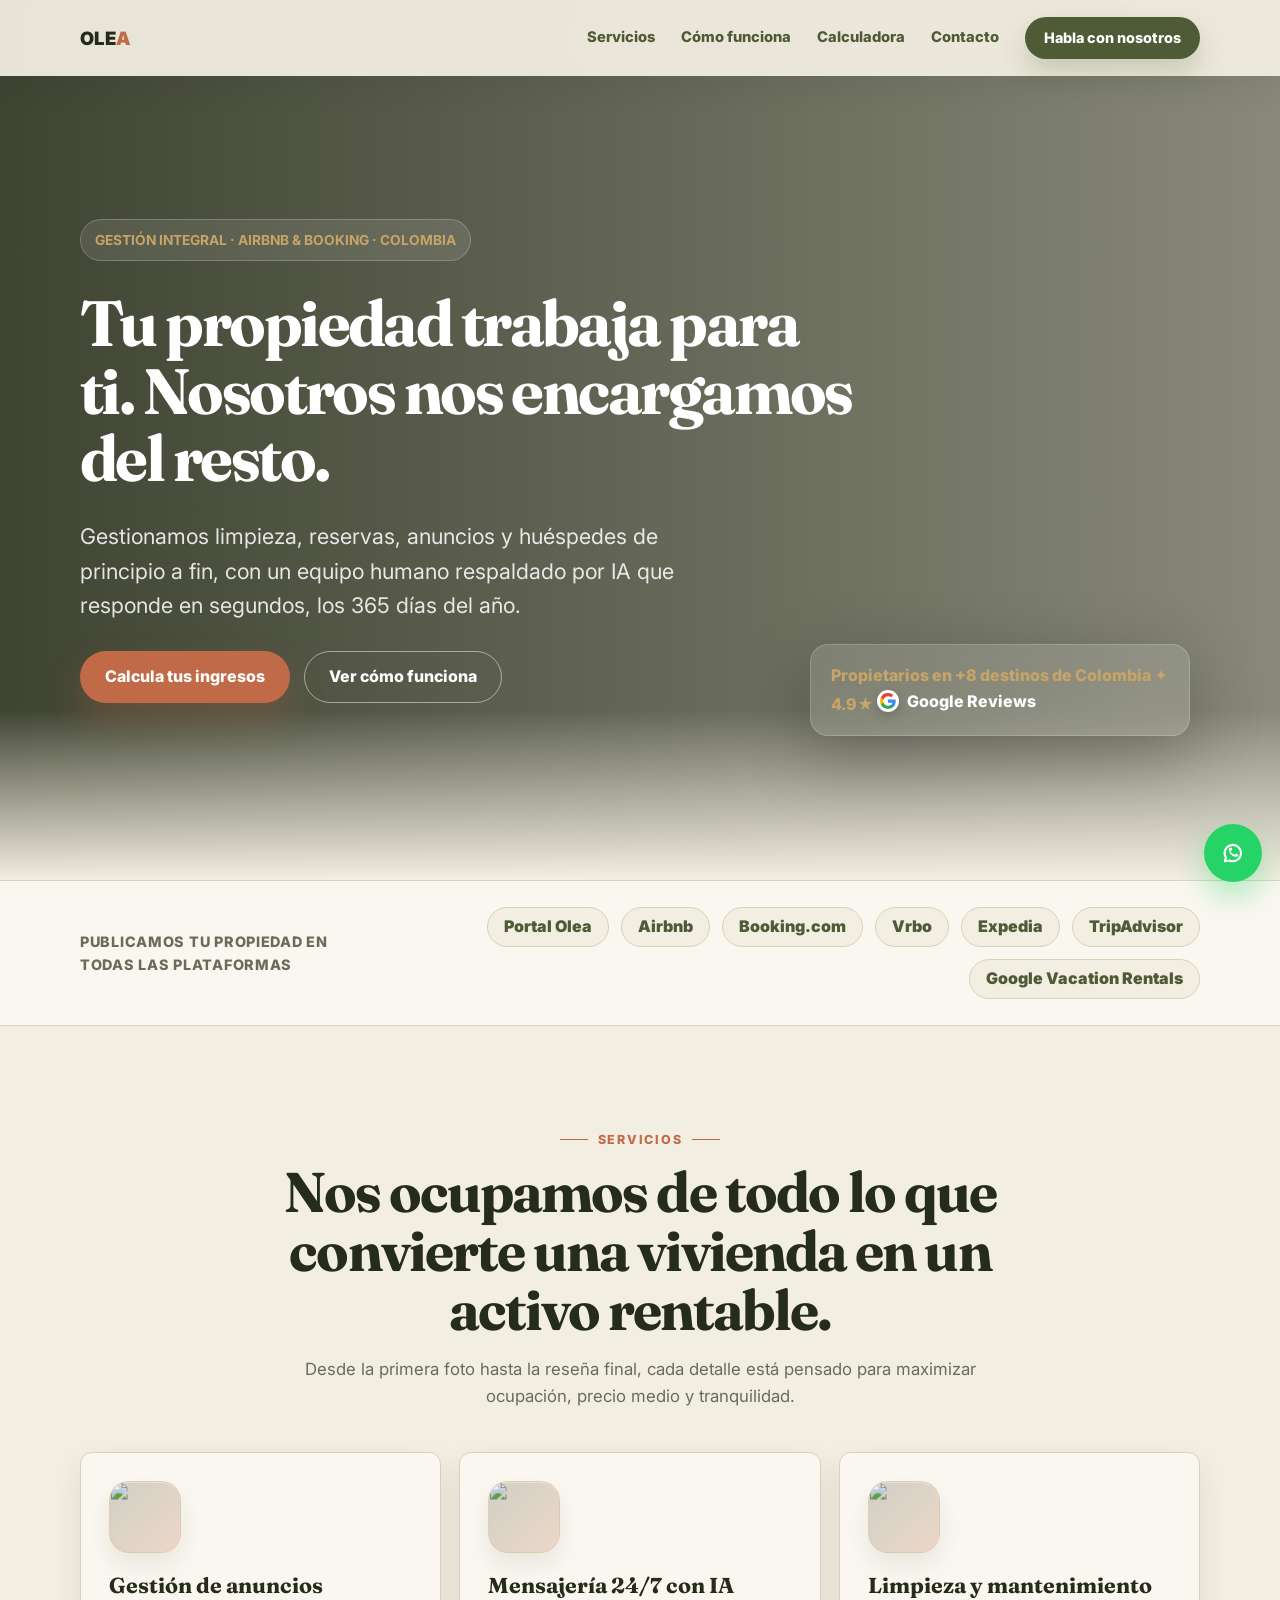
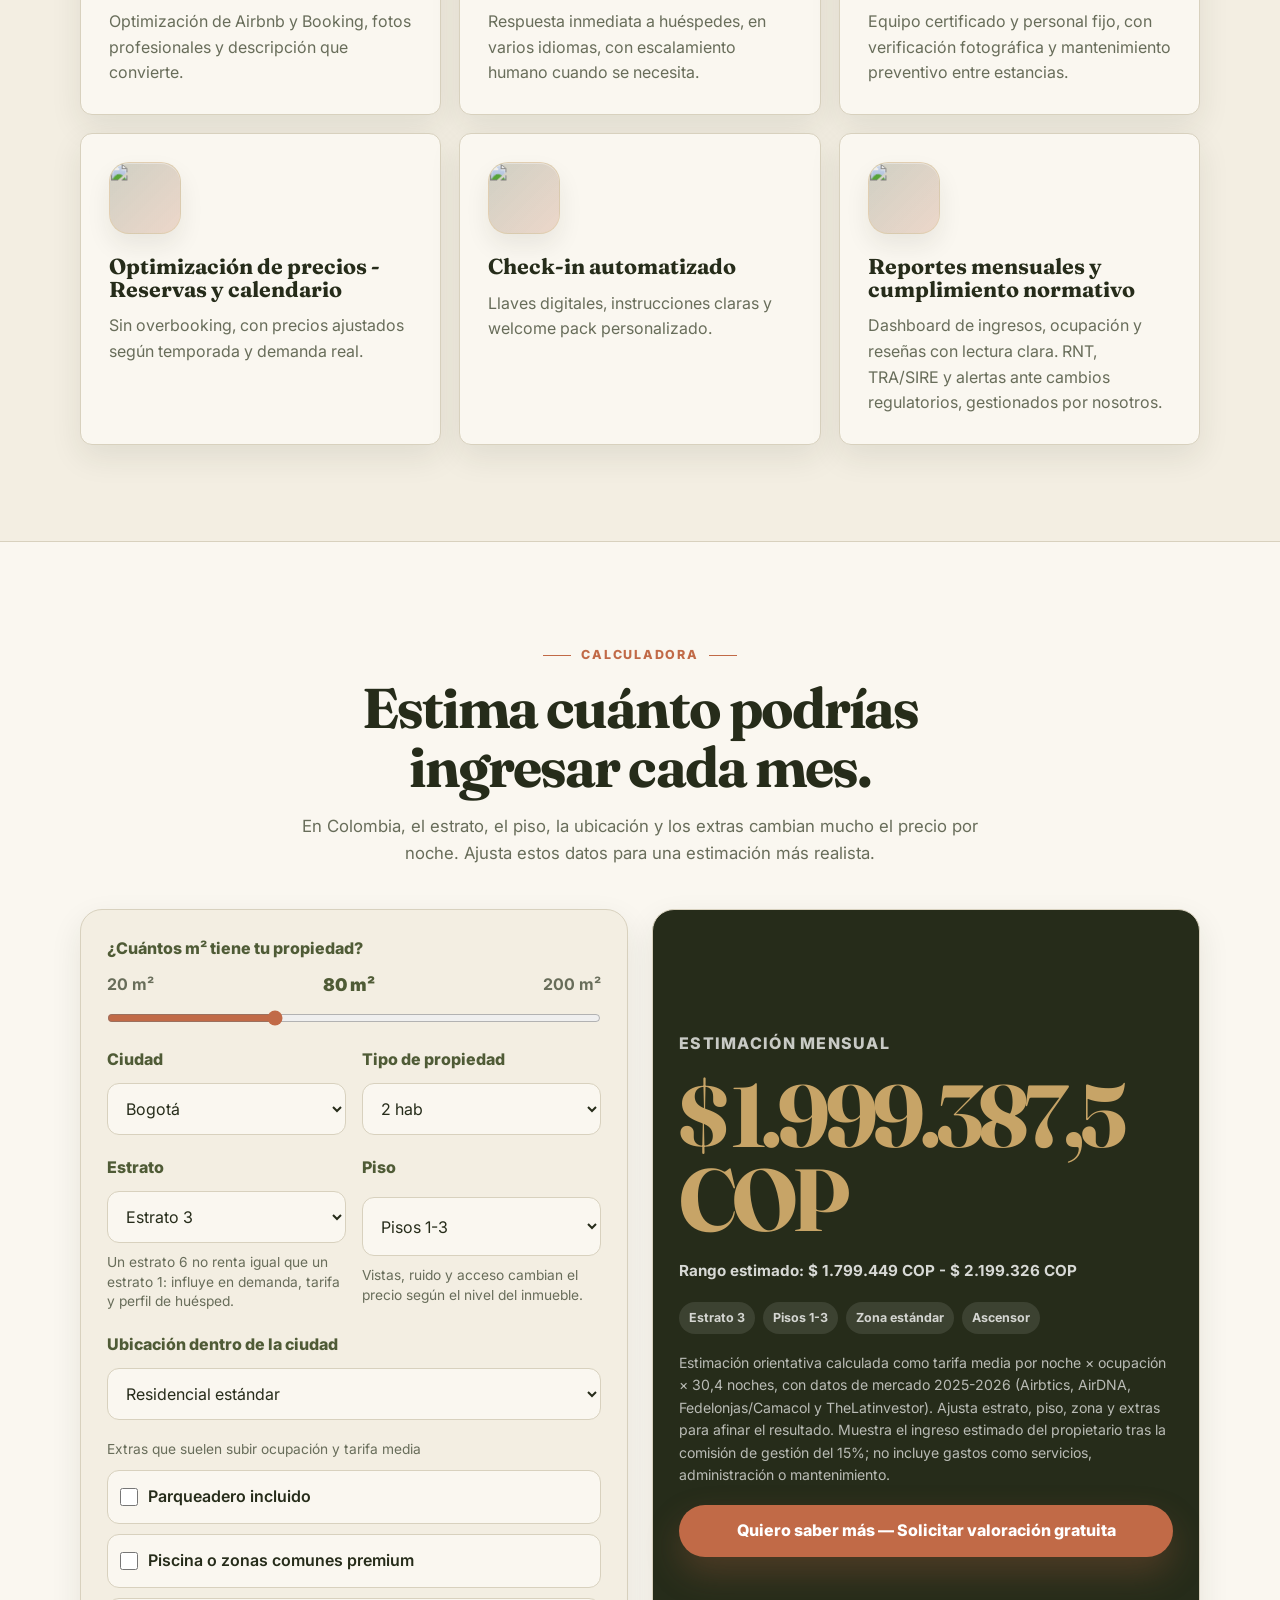
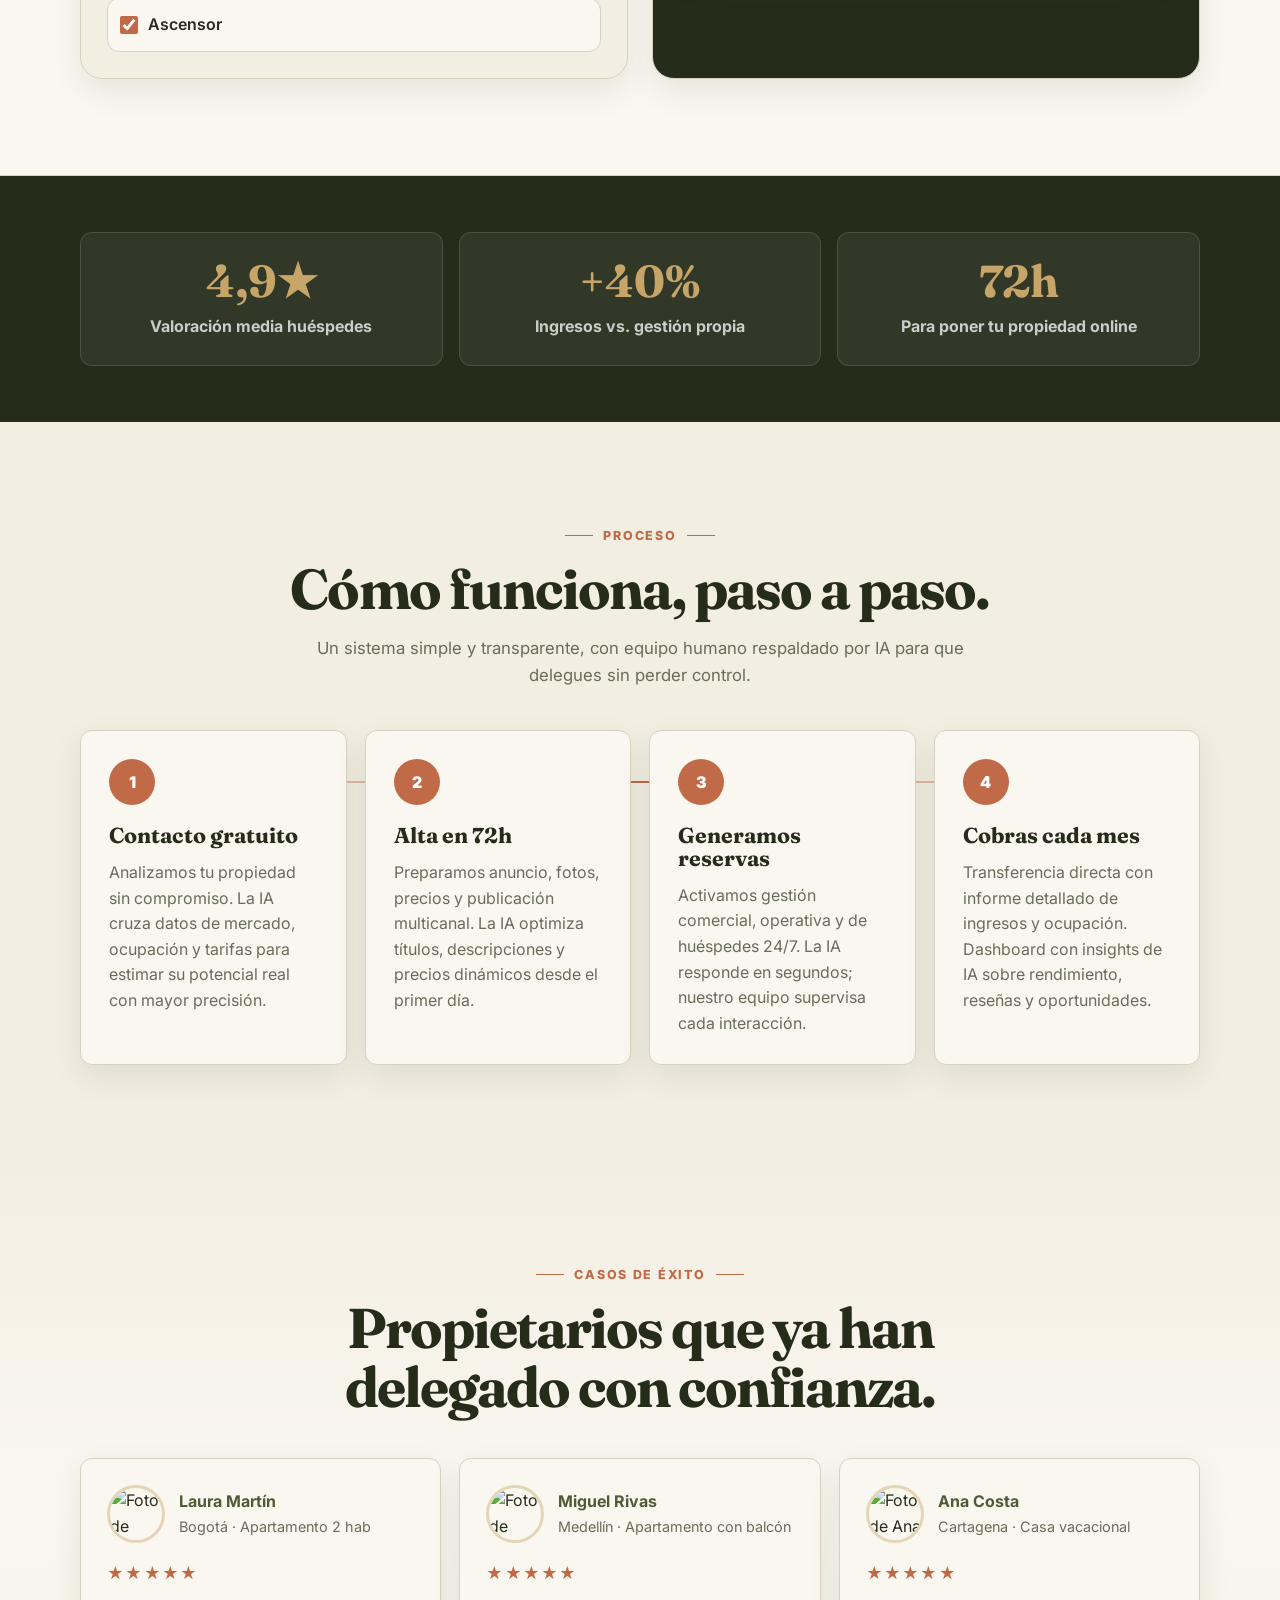
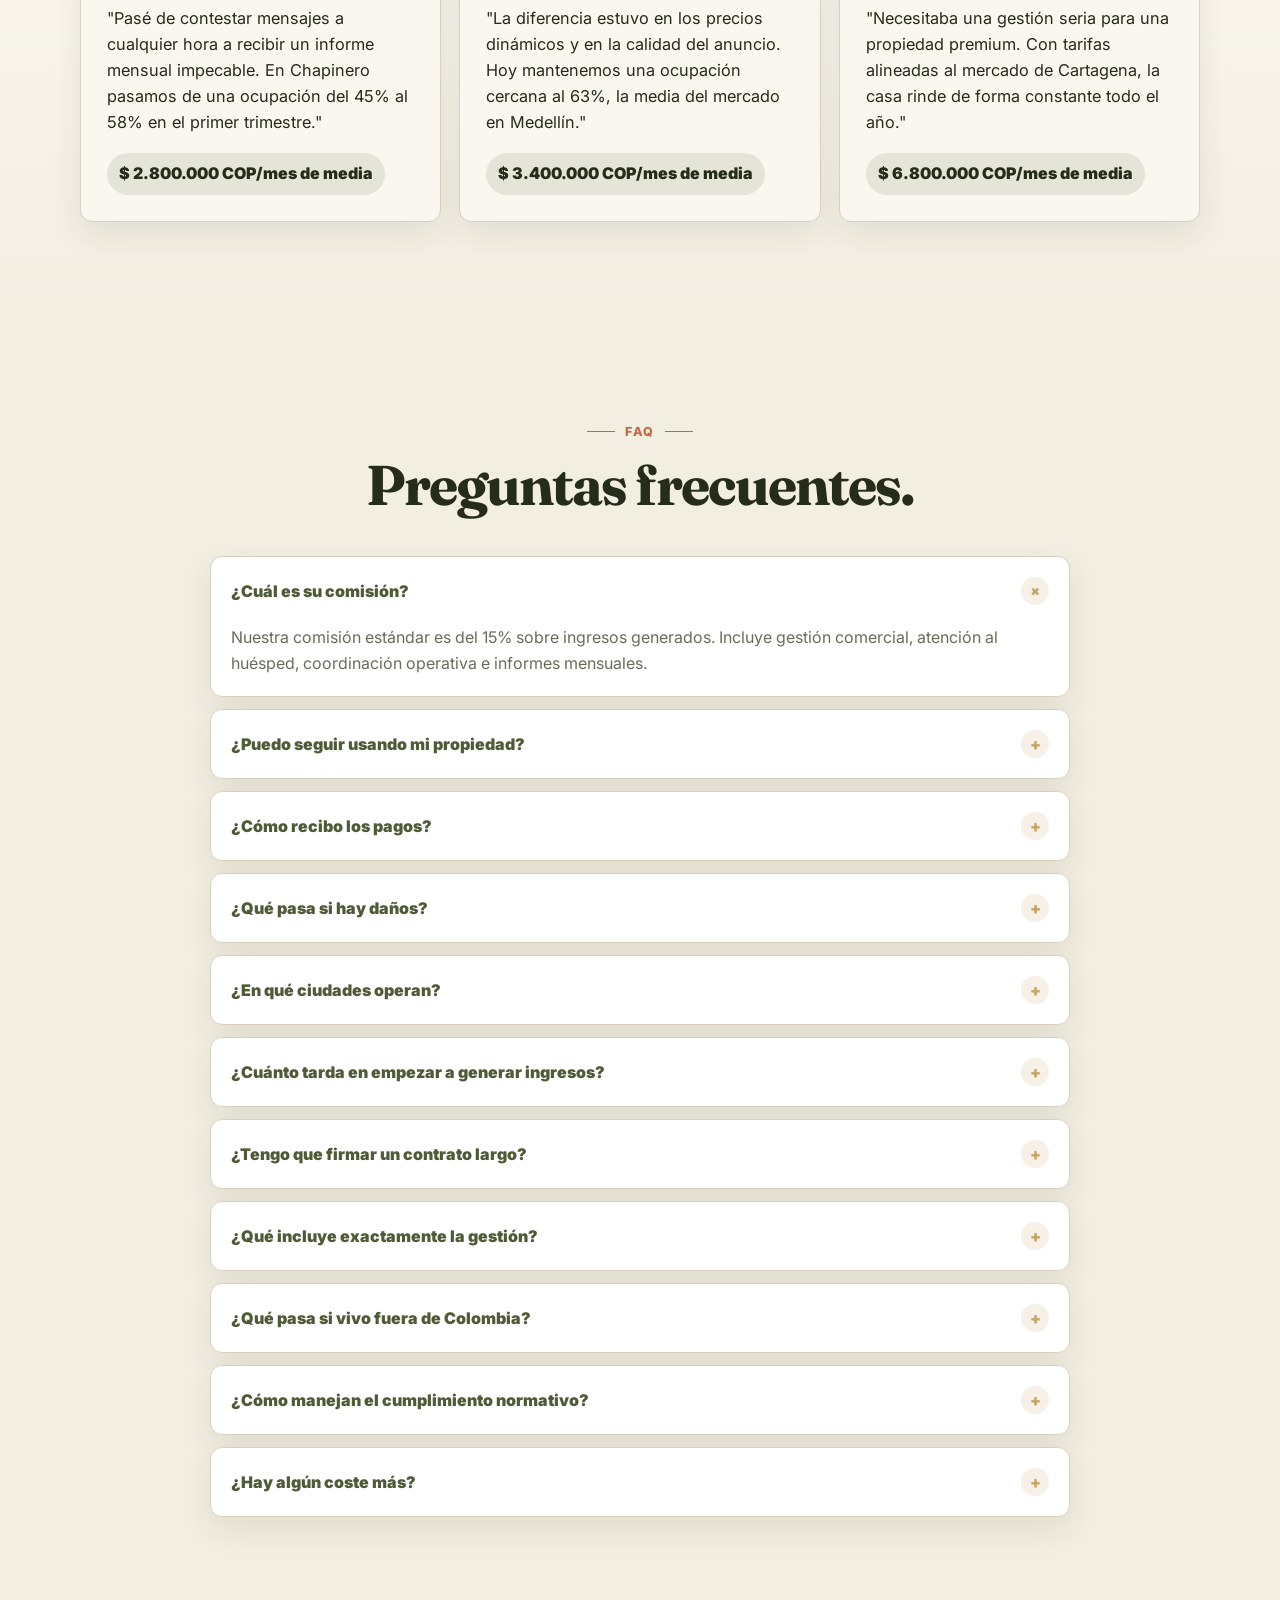
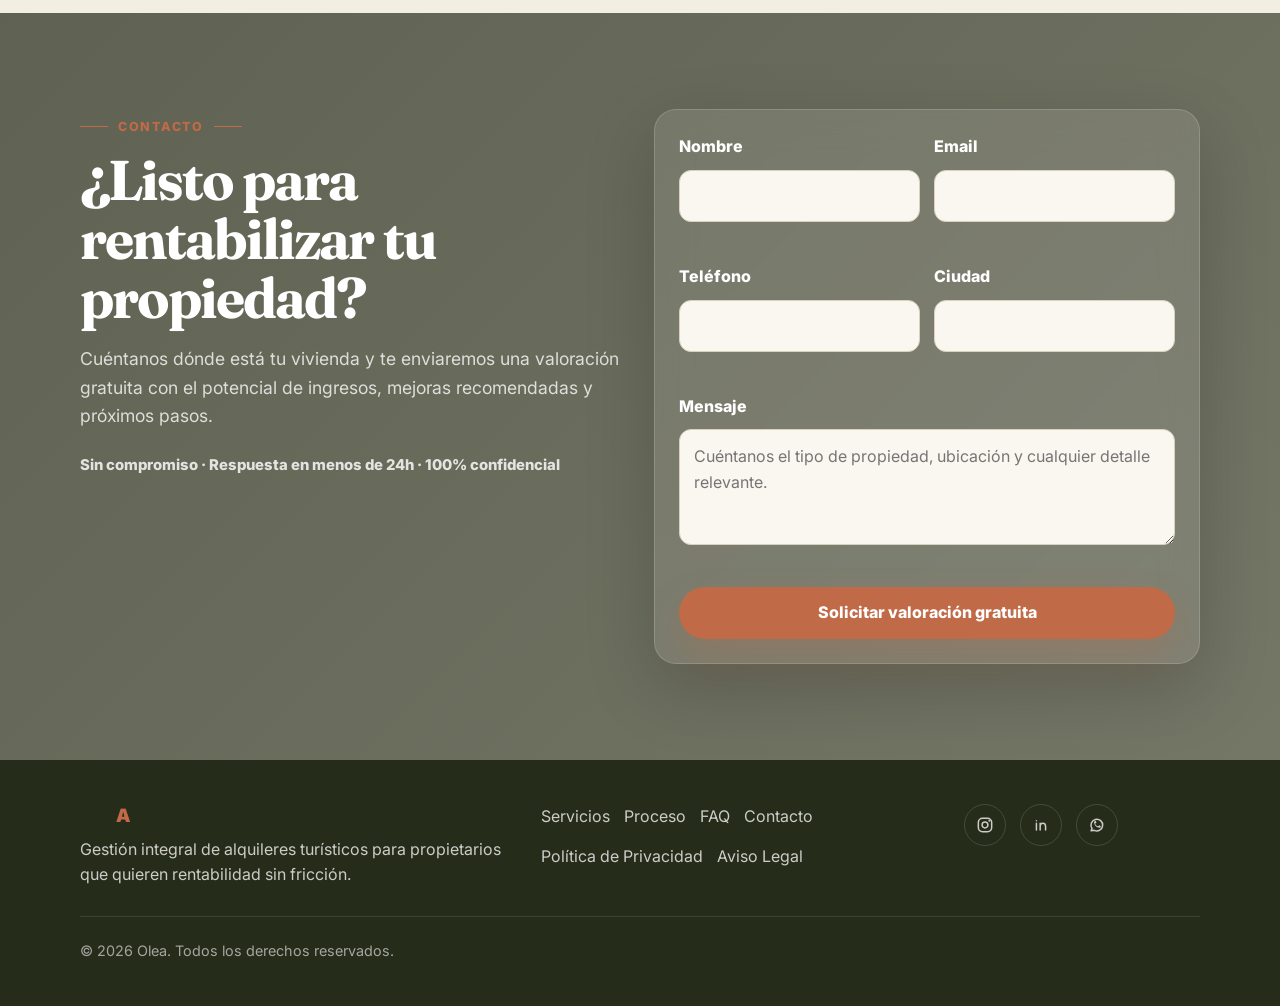
==== index.html @ 8f0e4599 "Add Olea vacation rental management landing page Single-file responsive landing for Olea, focused on" ====
<!DOCTYPE html>
<html lang="es">
<head>
  <meta charset="UTF-8">
  <meta name="viewport" content="width=device-width, initial-scale=1.0">
  <title>Gestión de Alquileres Turísticos en Colombia | Olea - Airbnb, Booking y más</title>
  <meta name="description" content="Gestión integral de alquileres turísticos en Colombia para propietarios. Publicamos, optimizamos y gestionamos tu vivienda vacacional en Airbnb, Booking, Vrbo y más.">
  <meta name="theme-color" content="#262C1A">
  <meta property="og:title" content="Olea | Gestión de Alquileres Turísticos en Colombia">
  <meta property="og:description" content="Más ingresos y cero preocupaciones para propietarios de viviendas vacacionales en Colombia.">
  <meta property="og:type" content="website">
  <meta property="og:image" content="https://images.unsplash.com/photo-1540541338287-41700207dee6?auto=format&fit=crop&w=1200&q=80">
  <link rel="preconnect" href="https://fonts.googleapis.com">
  <link rel="preconnect" href="https://fonts.gstatic.com" crossorigin>
  <link href="https://fonts.googleapis.com/css2?family=Fraunces:opsz,wght@9..144,600;9..144,700&family=Inter:wght@400;500;600;700;800&display=swap" rel="stylesheet">
  <script type="application/ld+json">
    {
      "@context": "https://schema.org",
      "@type": "LocalBusiness",
      "name": "Olea",
      "description": "Gestión integral de alquileres turísticos en Colombia para propietarios.",
      "url": "https://www.olea.example",
      "telephone": "+57 300 000 0000",
      "areaServed": ["Bogotá", "Medellín", "Cartagena", "Santa Marta", "Cali", "Barranquilla", "San Andrés", "Eje Cafetero", "Ibagué", "Guamo"],
      "priceRange": "15% comisión",
      "sameAs": [
        "https://www.instagram.com/",
        "https://www.linkedin.com/"
      ]
    }
  </script>
  <style>
    /* === SECCIÓN: VARIABLES Y BASE === */
    :root {
      --primary: #4F5B36;
      --dark-olive: #262C1A;
      --accent: #C16A47;
      --gold: #C7A467;
      --surface: #F3EEE2;
      --card: #FAF7F0;
      --text-dark: #262C1A;
      --text-muted: #686D5A;
      --white: #FFFFFF;
      --border: #D8D1BE;
      --shadow: 0 22px 60px rgba(38, 44, 26, 0.12);
      --shadow-soft: 0 12px 32px rgba(38, 44, 26, 0.09);
      --radius: 12px;
      --container: min(1120px, calc(100% - 32px));
    }

    * {
      box-sizing: border-box;
      margin: 0;
      padding: 0;
    }

    html {
      scroll-behavior: smooth;
    }

    body {
      background: var(--surface);
      color: var(--text-dark);
      font-family: "Inter", system-ui, -apple-system, BlinkMacSystemFont, "Segoe UI", sans-serif;
      line-height: 1.6;
      overflow-x: hidden;
    }

    img,
    svg {
      display: block;
      max-width: 100%;
    }

    a {
      color: inherit;
      text-decoration: none;
    }

    button,
    input,
    select,
    textarea {
      font: inherit;
    }

    button {
      cursor: pointer;
    }

    :focus-visible {
      outline: 3px solid rgba(193, 106, 71, 0.75);
      outline-offset: 4px;
    }

    .container {
      width: var(--container);
      margin-inline: auto;
    }

    .section {
      padding: 76px 0;
    }

    .section-heading {
      max-width: 720px;
      margin: 0 auto 42px;
      text-align: center;
    }

    .eyebrow {
      display: inline-flex;
      align-items: center;
      gap: 10px;
      margin-bottom: 14px;
      color: var(--accent);
      font-size: 0.78rem;
      font-weight: 800;
      letter-spacing: 0.14em;
      text-transform: uppercase;
    }

    .eyebrow::before,
    .eyebrow::after {
      content: "";
      width: 28px;
      height: 1px;
      background: var(--accent);
    }

    h1,
    h2,
    h3 {
      color: var(--dark-olive);
      font-family: "Fraunces", Georgia, serif;
      font-weight: 700;
      line-height: 1.05;
    }

    h1 {
      color: var(--white);
      font-size: clamp(3rem, 12vw, 4rem);
      letter-spacing: -0.04em;
    }

    h2 {
      font-size: clamp(2.25rem, 8vw, 3.5rem);
      letter-spacing: -0.035em;
    }

    h3 {
      font-size: 1.35rem;
    }

    .section-heading p {
      margin-top: 16px;
      color: var(--text-muted);
      font-size: 1.05rem;
    }

    .btn {
      display: inline-flex;
      align-items: center;
      justify-content: center;
      gap: 10px;
      min-height: 52px;
      padding: 0 24px;
      border: 1px solid transparent;
      border-radius: 999px;
      font-weight: 800;
      transition: transform 0.25s ease, box-shadow 0.25s ease, background 0.25s ease, color 0.25s ease;
    }

    .btn:hover {
      transform: translateY(-2px);
    }

    .btn-primary {
      background: var(--accent);
      color: var(--white);
      box-shadow: 0 16px 34px rgba(193, 106, 71, 0.26);
    }

    .btn-primary:hover {
      background: #B95F3F;
      box-shadow: 0 20px 44px rgba(193, 106, 71, 0.34);
    }

    .btn-ghost {
      border-color: rgba(255, 255, 255, 0.48);
      color: var(--white);
    }

    .btn-ghost:hover {
      background: rgba(255, 255, 255, 0.1);
      border-color: rgba(255, 255, 255, 0.8);
    }

    .reveal {
      opacity: 0;
      transform: translateY(20px);
      transition: opacity 0.7s ease, transform 0.7s ease;
    }

    .reveal.is-visible {
      opacity: 1;
      transform: translateY(0);
    }

    /* === SECCIÓN: NAVEGACIÓN === */
    .site-header {
      position: fixed;
      inset: 0 0 auto;
      z-index: 50;
      background: rgba(243, 238, 226, 0.94);
      box-shadow: 0 10px 30px rgba(38, 44, 26, 0.08);
      backdrop-filter: blur(18px);
      transition: background 0.25s ease, box-shadow 0.25s ease, backdrop-filter 0.25s ease;
    }

    .site-header.scrolled {
      background: rgba(243, 238, 226, 0.98);
      box-shadow: 0 12px 36px rgba(38, 44, 26, 0.12);
      backdrop-filter: blur(18px);
    }

    .nav {
      display: flex;
      align-items: center;
      justify-content: space-between;
      min-height: 76px;
    }

    .logo {
      display: inline-flex;
      align-items: center;
      gap: 10px;
      color: var(--white);
      font-weight: 900;
      letter-spacing: 0.02em;
    }

    .brand-word {
      display: inline-flex;
      align-items: baseline;
      font-size: 1.15rem;
      line-height: 1;
      text-transform: none;
    }

    .brand-ole {
      color: var(--dark-olive);
    }

    .brand-a {
      color: var(--accent);
    }

    .logo-mark {
      display: grid;
      width: 36px;
      height: 36px;
      place-items: center;
      border: 1px solid rgba(199, 164, 103, 0.7);
      border-radius: 50%;
      color: var(--gold);
      font-family: "Fraunces", serif;
      letter-spacing: 0;
    }

    .nav-links {
      position: fixed;
      inset: 0;
      display: flex;
      flex-direction: column;
      align-items: center;
      justify-content: center;
      gap: 28px;
      background: rgba(38, 44, 26, 0.97);
      color: var(--white);
      font-weight: 800;
      opacity: 0;
      pointer-events: none;
      transform: translateY(-8px);
      transition: opacity 0.25s ease, transform 0.25s ease;
    }

    .nav-links.is-open {
      opacity: 1;
      pointer-events: auto;
      transform: translateY(0);
    }

    .nav-links a {
      transition: color 0.2s ease;
    }

    .nav-links a:hover,
    .nav-links a:focus-visible,
    .nav-links a:active {
      color: var(--accent);
    }

    .nav-cta {
      display: none;
      min-height: 42px;
      padding-inline: 18px;
      font-size: 0.9rem;
      background: var(--primary);
      color: var(--white);
      box-shadow: 0 14px 28px rgba(79, 91, 54, 0.22);
    }

    .nav-cta:hover {
      background: #5F6D42;
      color: var(--white);
      box-shadow: 0 18px 34px rgba(79, 91, 54, 0.3);
    }

    .nav-links .nav-cta:active,
    .nav-links .nav-cta:focus,
    .nav-links .nav-cta:focus-visible {
      color: var(--dark-olive);
    }

    .menu-toggle {
      position: relative;
      z-index: 60;
      display: inline-grid;
      width: 46px;
      height: 46px;
      place-items: center;
      border: 1px solid rgba(38, 44, 26, 0.18);
      border-radius: 50%;
      background: rgba(255, 255, 255, 0.52);
      color: var(--primary);
    }

    .menu-toggle span,
    .menu-toggle span::before,
    .menu-toggle span::after {
      display: block;
      width: 20px;
      height: 2px;
      background: currentColor;
      border-radius: 999px;
      transition: transform 0.25s ease, opacity 0.25s ease;
    }

    .menu-toggle span::before,
    .menu-toggle span::after {
      content: "";
      position: absolute;
    }

    .menu-toggle span::before {
      transform: translateY(-7px);
    }

    .menu-toggle span::after {
      transform: translateY(7px);
    }

    .menu-toggle.is-open span {
      background: transparent;
    }

    .menu-toggle.is-open span::before {
      background: var(--white);
      transform: rotate(45deg);
    }

    .menu-toggle.is-open span::after {
      background: var(--white);
      transform: rotate(-45deg);
    }

    /* === SECCIÓN: HERO === */
    .hero {
      position: relative;
      display: grid;
      min-height: 100svh;
      place-items: center;
      overflow: hidden;
      padding: 118px 0 76px;
      background:
        linear-gradient(90deg, rgba(38, 44, 26, 0.88), rgba(38, 44, 26, 0.52)),
        url("https://images.unsplash.com/photo-1540541338287-41700207dee6?auto=format&fit=crop&w=1800&q=85") center / cover;
    }

    .hero::after {
      content: "";
      position: absolute;
      inset: auto 0 0;
      height: 170px;
      background: linear-gradient(180deg, rgba(243, 238, 226, 0), var(--surface));
      pointer-events: none;
    }

    .hero-content {
      position: relative;
      z-index: 1;
      display: grid;
      gap: 28px;
      max-width: 780px;
      color: var(--white);
    }

    .hero-kicker {
      display: inline-flex;
      width: fit-content;
      align-items: center;
      gap: 10px;
      padding: 9px 14px;
      border: 1px solid rgba(255, 255, 255, 0.22);
      border-radius: 999px;
      background: rgba(255, 255, 255, 0.1);
      backdrop-filter: blur(14px);
      color: var(--gold);
      font-size: 0.86rem;
      font-weight: 700;
    }

    .hero-content p {
      max-width: 660px;
      color: rgba(255, 255, 255, 0.86);
      font-size: clamp(1.05rem, 4vw, 1.35rem);
    }

    .hero-actions {
      display: flex;
      flex-direction: column;
      gap: 14px;
      width: 100%;
    }

    .floating-badge {
      position: relative;
      z-index: 1;
      width: min(100%, 380px);
      margin-top: 42px;
      padding: 18px 20px;
      border: 1px solid rgba(255, 255, 255, 0.18);
      border-radius: 18px;
      background: rgba(255, 255, 255, 0.12);
      color: var(--gold);
      font-weight: 800;
      box-shadow: 0 22px 70px rgba(0, 0, 0, 0.25);
      backdrop-filter: blur(18px);
    }

    .google-review-link {
      display: inline-flex;
      align-items: center;
      gap: 8px;
      color: var(--white);
      white-space: nowrap;
    }

    .google-review-logo {
      display: inline-grid;
      width: 22px;
      height: 22px;
      place-items: center;
      border-radius: 50%;
      background: var(--white);
      box-shadow: 0 4px 12px rgba(0, 0, 0, 0.18);
    }

    /* === SECCIÓN: SOCIAL PROOF === */
    .logos {
      padding: 26px 0;
      background: var(--card);
      border-block: 1px solid var(--border);
    }

    .logos-inner {
      display: grid;
      gap: 18px;
      align-items: center;
      text-align: center;
    }

    .logos p {
      color: var(--text-muted);
      font-size: 0.9rem;
      font-weight: 800;
      letter-spacing: 0.05em;
      text-transform: uppercase;
    }

    .logo-strip {
      display: flex;
      flex-wrap: wrap;
      align-items: center;
      justify-content: center;
      gap: 12px;
    }

    .platform {
      display: inline-flex;
      min-height: 40px;
      align-items: center;
      justify-content: center;
      padding: 0 16px;
      border: 1px solid var(--border);
      border-radius: 999px;
      background: var(--surface);
      color: var(--primary);
      font-weight: 900;
    }

    /* === SECCIÓN: SERVICIOS === */
    .services-grid {
      display: grid;
      gap: 18px;
    }

    .card {
      border: 1px solid var(--border);
      border-radius: var(--radius);
      background: var(--card);
      box-shadow: var(--shadow-soft);
      transition: transform 0.25s ease, box-shadow 0.25s ease, border-color 0.25s ease;
    }

    .card:hover {
      transform: translateY(-6px);
      border-color: rgba(193, 106, 71, 0.45);
      box-shadow: var(--shadow);
    }

    .service-card {
      padding: 28px;
    }

    .icon-box {
      display: grid;
      width: 72px;
      height: 72px;
      margin-bottom: 22px;
      place-items: center;
      border: 1px solid rgba(199, 164, 103, 0.34);
      border-radius: 20px;
      background: linear-gradient(135deg, rgba(79, 91, 54, 0.16), rgba(193, 106, 71, 0.12));
      color: var(--dark-olive);
      overflow: hidden;
      position: relative;
      box-shadow: inset 0 1px 0 rgba(255, 255, 255, 0.55), 0 12px 24px rgba(38, 44, 26, 0.08);
    }

    .icon-box::after {
      content: "";
      position: absolute;
      inset: 0;
      background: linear-gradient(135deg, rgba(38, 44, 26, 0.08), rgba(193, 106, 71, 0.12));
      pointer-events: none;
    }

    .icon-box img {
      width: 100%;
      height: 100%;
      object-fit: cover;
      transform: scale(1.03);
    }

    .service-card p {
      margin-top: 12px;
      color: var(--text-muted);
    }

    /* === SECCIÓN: CALCULADORA === */
    .calculator-section {
      background: var(--card);
      border-block: 1px solid var(--border);
    }

    .calculator-layout {
      display: grid;
      gap: 24px;
      align-items: stretch;
    }

    .calculator-panel,
    .result-panel {
      padding: 26px;
      border-radius: 22px;
      background: var(--surface);
      border: 1px solid var(--border);
      box-shadow: var(--shadow-soft);
    }

    .field-group {
      display: grid;
      gap: 10px;
      margin-bottom: 20px;
    }

    .field-group:last-child {
      margin-bottom: 0;
    }

    .calculator-fields {
      display: grid;
      gap: 0 16px;
    }

    .field-hint {
      color: var(--text-muted);
      font-size: 0.86rem;
      line-height: 1.45;
    }

    .checkbox-group {
      display: grid;
      gap: 10px;
    }

    .checkbox-item {
      display: flex;
      align-items: center;
      gap: 10px;
      min-height: 44px;
      padding: 0 12px;
      border: 1px solid var(--border);
      border-radius: 12px;
      background: var(--card);
      color: var(--text-dark);
      font-weight: 600;
      cursor: pointer;
    }

    .checkbox-item input {
      width: 18px;
      height: 18px;
      margin: 0;
      accent-color: var(--accent);
      cursor: pointer;
    }

    .result-range {
      color: rgba(255, 255, 255, 0.82);
      font-size: 0.95rem;
      font-weight: 700;
    }

    .result-factors {
      display: flex;
      flex-wrap: wrap;
      gap: 8px;
    }

    .factor-pill {
      padding: 6px 10px;
      border-radius: 999px;
      background: rgba(255, 255, 255, 0.1);
      color: rgba(255, 255, 255, 0.78);
      font-size: 0.78rem;
      font-weight: 700;
    }

    label {
      color: var(--primary);
      font-weight: 800;
    }

    input,
    select,
    textarea {
      width: 100%;
      border: 1px solid var(--border);
      border-radius: 12px;
      background: var(--card);
      color: var(--text-dark);
      transition: border-color 0.2s ease, box-shadow 0.2s ease;
    }

    select,
    input:not([type="range"]) {
      min-height: 52px;
      padding: 0 14px;
    }

    textarea {
      min-height: 116px;
      padding: 14px;
      resize: vertical;
    }

    input:focus,
    select:focus,
    textarea:focus {
      border-color: var(--accent);
      box-shadow: 0 0 0 4px rgba(193, 106, 71, 0.14);
      outline: none;
    }

    input[type="range"] {
      accent-color: var(--accent);
      cursor: pointer;
    }

    .range-row {
      display: flex;
      align-items: center;
      justify-content: space-between;
      gap: 16px;
      color: var(--text-muted);
      font-weight: 700;
    }

    .range-value {
      color: var(--primary);
      font-size: 1.1rem;
      font-weight: 900;
    }

    .result-panel {
      display: grid;
      align-content: center;
      gap: 18px;
      background: var(--dark-olive);
      color: var(--white);
    }

    .result-label {
      color: rgba(255, 255, 255, 0.75);
      font-weight: 800;
      letter-spacing: 0.08em;
      text-transform: uppercase;
    }

    .result-number {
      color: var(--gold);
      font-family: "Fraunces", serif;
      font-size: clamp(3.3rem, 14vw, 5.5rem);
      font-weight: 700;
      line-height: 0.95;
      letter-spacing: -0.06em;
    }

    .legal-note {
      color: rgba(255, 255, 255, 0.68);
      font-size: 0.88rem;
    }

    /* === SECCIÓN: STATS === */
    .stats {
      padding: 56px 0;
      background: var(--dark-olive);
      color: var(--white);
    }

    .stats-grid {
      display: grid;
      gap: 16px;
    }

    .stat-card {
      padding: 26px;
      border: 1px solid rgba(255, 255, 255, 0.12);
      border-radius: var(--radius);
      background: rgba(255, 255, 255, 0.06);
      text-align: center;
    }

    .stat-number {
      color: var(--gold);
      font-family: "Fraunces", serif;
      font-size: 2.8rem;
      font-weight: 700;
      line-height: 1;
    }

    .stat-card p {
      margin-top: 10px;
      color: rgba(255, 255, 255, 0.75);
      font-weight: 700;
    }

    /* === SECCIÓN: PROCESO === */
    .timeline {
      position: relative;
      display: grid;
      gap: 18px;
    }

    .step-card {
      position: relative;
      padding: 28px;
      overflow: hidden;
    }

    .step-number {
      display: grid;
      width: 46px;
      height: 46px;
      margin-bottom: 20px;
      place-items: center;
      border-radius: 50%;
      background: var(--accent);
      color: var(--white);
      font-weight: 900;
    }

    .step-card p {
      margin-top: 12px;
      color: var(--text-muted);
    }

    /* === SECCIÓN: TESTIMONIOS === */
    .testimonials {
      background: linear-gradient(180deg, var(--surface), var(--card) 45%, var(--surface));
    }

    .testimonial-grid {
      display: grid;
      gap: 18px;
    }

    .testimonial-card {
      display: grid;
      gap: 18px;
      padding: 26px;
    }

    .person {
      display: flex;
      align-items: center;
      gap: 14px;
    }

    .avatar {
      width: 58px;
      height: 58px;
      border: 3px solid rgba(199, 164, 103, 0.42);
      border-radius: 50%;
      object-fit: cover;
    }

    .person strong {
      display: block;
      color: var(--primary);
    }

    .person span {
      color: var(--text-muted);
      font-size: 0.9rem;
    }

    .stars {
      color: var(--accent);
      letter-spacing: 0.08em;
    }

    .quote {
      color: var(--text-dark);
      font-size: 1.02rem;
    }

    .income-pill {
      width: fit-content;
      padding: 8px 12px;
      border-radius: 999px;
      background: rgba(79, 91, 54, 0.12);
      color: var(--dark-olive);
      font-weight: 900;
    }

    /* === SECCIÓN: FAQ === */
    .faq-list {
      max-width: 860px;
      margin: 0 auto;
      display: grid;
      gap: 12px;
    }

    .faq-item {
      border: 1px solid var(--border);
      border-radius: var(--radius);
      background: var(--white);
      overflow: hidden;
      box-shadow: var(--shadow-soft);
    }

    .faq-question {
      display: flex;
      width: 100%;
      align-items: center;
      justify-content: space-between;
      gap: 18px;
      padding: 20px;
      border: 0;
      background: transparent;
      color: var(--primary);
      font-weight: 900;
      text-align: left;
    }

    .faq-icon {
      flex: 0 0 auto;
      width: 28px;
      height: 28px;
      border-radius: 50%;
      background: rgba(199, 164, 103, 0.16);
      color: var(--gold);
      display: grid;
      place-items: center;
      transition: transform 0.2s ease;
    }

    .faq-answer {
      max-height: 0;
      overflow: hidden;
      color: var(--text-muted);
      transition: max-height 0.28s ease;
    }

    .faq-answer p {
      padding: 0 20px 20px;
    }

    .faq-item.is-open .faq-answer {
      max-height: 280px;
    }

    .faq-item.is-open .faq-icon {
      transform: rotate(45deg);
    }

    /* === SECCIÓN: CTA FINAL Y FORMULARIO === */
    .final-cta {
      background:
        linear-gradient(135deg, rgba(38, 44, 26, 0.72), rgba(38, 44, 26, 0.62)),
        url("https://images.unsplash.com/photo-1613490493576-7fde63acd811?auto=format&fit=crop&w=1600&q=85") center / cover;
      color: var(--white);
    }

    .cta-layout {
      display: grid;
      gap: 28px;
      align-items: start;
    }

    .cta-copy h2 {
      color: var(--white);
    }

    .cta-copy p {
      margin-top: 18px;
      color: rgba(255, 255, 255, 0.78);
      font-size: 1.1rem;
    }

    .trust-line {
      display: inline-flex;
      flex-wrap: wrap;
      gap: 10px;
      margin-top: 24px;
      color: rgba(255, 255, 255, 0.82);
      font-size: 0.93rem;
      font-weight: 800;
    }

    .contact-form {
      display: grid;
      gap: 14px;
      padding: 24px;
      border: 1px solid rgba(255, 255, 255, 0.16);
      border-radius: 22px;
      background: rgba(255, 255, 255, 0.1);
      box-shadow: 0 24px 70px rgba(0, 0, 0, 0.18);
      backdrop-filter: blur(18px);
    }

    .form-row {
      display: grid;
      gap: 14px;
      align-items: start;
    }

    .contact-form .field-group {
      margin-bottom: 0;
      align-content: start;
    }

    .contact-form label {
      color: var(--white);
      min-height: 20px;
      display: flex;
      align-items: center;
    }

    .field-error {
      min-height: 18px;
      color: #F3C2AD;
      font-size: 0.82rem;
      font-weight: 700;
    }

    .form-success {
      display: none;
      padding: 12px 14px;
      border-radius: 12px;
      background: rgba(79, 91, 54, 0.24);
      color: #F3EEE2;
      font-weight: 800;
    }

    .form-success.is-visible {
      display: block;
    }

    /* === SECCIÓN: FOOTER === */
    .footer {
      padding: 44px 0;
      background: var(--dark-olive);
      color: rgba(255, 255, 255, 0.76);
    }

    .footer-grid {
      display: grid;
      gap: 28px;
    }

    .footer .logo {
      margin-bottom: 12px;
    }

    .footer-links,
    .social-links {
      display: flex;
      flex-wrap: wrap;
      gap: 14px;
    }

    .footer-links a,
    .social-links a {
      transition: color 0.2s ease;
    }

    .footer-links a:hover,
    .social-links a:hover {
      color: var(--accent);
    }

    .social-link {
      display: grid;
      width: 42px;
      height: 42px;
      place-items: center;
      border: 1px solid rgba(255, 255, 255, 0.14);
      border-radius: 50%;
    }

    .copyright {
      margin-top: 28px;
      padding-top: 22px;
      border-top: 1px solid rgba(255, 255, 255, 0.1);
      color: rgba(255, 255, 255, 0.58);
      font-size: 0.9rem;
    }

    .whatsapp-float {
      position: fixed;
      right: 18px;
      bottom: 18px;
      z-index: 45;
      display: grid;
      width: 58px;
      height: 58px;
      place-items: center;
      border-radius: 50%;
      background: #25d366;
      color: var(--white);
      box-shadow: 0 14px 30px rgba(37, 211, 102, 0.36);
      transition: transform 0.2s ease;
    }

    .whatsapp-float:hover {
      transform: translateY(-4px) scale(1.03);
    }

    /* === SECCIÓN: RESPONSIVE === */
    @media (min-width: 375px) {
      .hero-actions {
        flex-direction: row;
        flex-wrap: wrap;
      }
    }

    @media (min-width: 768px) {
      .section {
        padding: 96px 0;
      }

      h1 {
        font-size: 64px;
      }

      .nav-links {
        position: static;
        flex-direction: row;
        gap: 26px;
        background: transparent;
        color: var(--primary);
        opacity: 1;
        pointer-events: auto;
        transform: none;
        font-size: 0.92rem;
      }

      .nav-cta {
        display: inline-flex;
      }

      .menu-toggle {
        display: none;
      }

      .logos-inner {
        grid-template-columns: 0.55fr 1.45fr;
        text-align: left;
      }

      .logo-strip {
        justify-content: flex-end;
      }

      .services-grid,
      .testimonial-grid {
        grid-template-columns: repeat(3, 1fr);
      }

      .calculator-layout,
      .cta-layout {
        grid-template-columns: 1fr 1fr;
      }

      .calculator-fields {
        grid-template-columns: 1fr 1fr;
      }

      .field-group--full {
        grid-column: 1 / -1;
      }

      .stats-grid {
        grid-template-columns: repeat(3, 1fr);
      }

      .timeline {
        grid-template-columns: repeat(4, 1fr);
      }

      .timeline::before {
        content: "";
        position: absolute;
        top: 51px;
        left: 7%;
        right: 7%;
        height: 2px;
        background: linear-gradient(90deg, transparent, var(--accent), transparent);
      }

      .step-card {
        z-index: 1;
      }

      .form-row {
        grid-template-columns: 1fr 1fr;
      }

      .footer-grid {
        grid-template-columns: 1.1fr 1fr 0.6fr;
        align-items: start;
      }
    }

    @media (min-width: 1280px) {
      .hero {
        min-height: 880px;
      }

      .floating-badge {
        position: absolute;
        right: 7vw;
        bottom: 16vh;
      }
    }

    @media (prefers-reduced-motion: reduce) {
      *,
      *::before,
      *::after {
        scroll-behavior: auto !important;
        transition-duration: 0.01ms !important;
        animation-duration: 0.01ms !important;
        animation-iteration-count: 1 !important;
      }

      .reveal {
        opacity: 1;
        transform: none;
      }
    }
  </style>
</head>
<body>
  <!-- === SECCIÓN: NAVEGACIÓN === -->
  <header class="site-header" id="siteHeader">
    <nav class="nav container" role="navigation" aria-label="Navegación principal">
      <a class="logo" href="#top" aria-label="Olea inicio">
        <span class="brand-word" aria-hidden="true"><span class="brand-ole">OLE</span><span class="brand-a">A</span></span>
      </a>
      <div class="nav-links" id="navLinks">
        <a href="#servicios">Servicios</a>
        <a href="#proceso">Cómo funciona</a>
        <a href="#calculadora">Calculadora</a>
        <a href="#contacto">Contacto</a>
        <a class="btn btn-primary nav-cta" href="#contacto">Habla con nosotros</a>
      </div>
      <button class="menu-toggle" id="menuToggle" type="button" aria-label="Abrir menú" aria-expanded="false">
        <span></span>
      </button>
    </nav>
  </header>

  <main id="top">
    <!-- === SECCIÓN: HERO === -->
    <section class="hero">
      <div class="container">
        <div class="hero-content reveal">
          <span class="hero-kicker">GESTIÓN INTEGRAL · AIRBNB & BOOKING · COLOMBIA</span>
          <h1>Tu propiedad trabaja para ti. Nosotros nos encargamos del resto.</h1>
          <p>Gestionamos limpieza, reservas, anuncios y huéspedes de principio a fin, con un equipo humano respaldado por IA que responde en segundos, los 365 días del año.</p>
          <div class="hero-actions">
            <a class="btn btn-primary" href="#calculadora">Calcula tus ingresos</a>
            <a class="btn btn-ghost" href="#proceso">Ver cómo funciona</a>
          </div>
        </div>
        <div class="floating-badge reveal">
          Propietarios en +8 destinos de Colombia ✦ 4.9★
          <a class="google-review-link" href="#" aria-label="Ver reseñas de Google Reviews">
            <span class="google-review-logo" aria-hidden="true">
              <svg width="16" height="16" viewBox="0 0 18 18" role="img">
                <path fill="#4285F4" d="M17.64 9.2c0-.64-.06-1.26-.16-1.86H9v3.52h4.84a4.14 4.14 0 0 1-1.8 2.72v2.26h2.92c1.7-1.57 2.68-3.88 2.68-6.64Z"/>
                <path fill="#34A853" d="M9 18c2.43 0 4.47-.8 5.96-2.16l-2.92-2.26c-.8.54-1.84.86-3.04.86-2.34 0-4.33-1.58-5.04-3.72H.94v2.34A9 9 0 0 0 9 18Z"/>
                <path fill="#FBBC05" d="M3.96 10.72A5.41 5.41 0 0 1 3.67 9c0-.6.1-1.18.29-1.72V4.94H.94A9 9 0 0 0 0 9c0 1.45.34 2.82.94 4.06l3.02-2.34Z"/>
                <path fill="#EA4335" d="M9 3.56c1.32 0 2.5.45 3.43 1.34l2.6-2.6A8.8 8.8 0 0 0 9 0 9 9 0 0 0 .94 4.94l3.02 2.34C4.67 5.14 6.66 3.56 9 3.56Z"/>
              </svg>
            </span>
            Google Reviews
          </a>
        </div>
      </div>
    </section>

    <!-- === SECCIÓN: SOCIAL PROOF === -->
    <section class="logos" aria-label="Plataformas donde publicamos">
      <div class="container logos-inner reveal">
        <p>Publicamos tu propiedad en todas las plataformas</p>
        <div class="logo-strip" aria-label="Portal Olea, Airbnb, Booking.com, Vrbo, Expedia, TripAdvisor y Google Vacation Rentals">
          <span class="platform">Portal Olea</span>
          <span class="platform">Airbnb</span>
          <span class="platform">Booking.com</span>
          <span class="platform">Vrbo</span>
          <span class="platform">Expedia</span>
          <span class="platform">TripAdvisor</span>
          <span class="platform">Google Vacation Rentals</span>
        </div>
      </div>
    </section>

    <!-- === SECCIÓN: SERVICIOS === -->
    <section class="section" id="servicios">
      <div class="container">
        <div class="section-heading reveal">
          <span class="eyebrow">Servicios</span>
          <h2>Nos ocupamos de todo lo que convierte una vivienda en un activo rentable.</h2>
          <p>Desde la primera foto hasta la reseña final, cada detalle está pensado para maximizar ocupación, precio medio y tranquilidad.</p>
        </div>
        <div class="services-grid">
          <article class="card service-card reveal">
            <div class="icon-box" aria-hidden="true">
              <img src="https://images.unsplash.com/photo-1516035069371-29a1b244cc32?auto=format&fit=crop&w=180&q=80" alt="">
            </div>
            <h3>Gestión de anuncios</h3>
            <p>Optimización de Airbnb y Booking, fotos profesionales y descripción que convierte.</p>
          </article>
          <article class="card service-card reveal">
            <div class="icon-box" aria-hidden="true">
              <img src="https://images.unsplash.com/photo-1516321318423-f06f85e504b3?auto=format&fit=crop&w=180&q=80" alt="">
            </div>
            <h3>Mensajería 24/7 con IA</h3>
            <p>Respuesta inmediata a huéspedes, en varios idiomas, con escalamiento humano cuando se necesita.</p>
          </article>
          <article class="card service-card reveal">
            <div class="icon-box" aria-hidden="true">
              <img src="https://images.unsplash.com/photo-1581578731548-c64695cc6952?auto=format&fit=crop&w=180&q=80" alt="">
            </div>
            <h3>Limpieza y mantenimiento</h3>
            <p>Equipo certificado y personal fijo, con verificación fotográfica y mantenimiento preventivo entre estancias.</p>
          </article>
          <article class="card service-card reveal">
            <div class="icon-box" aria-hidden="true">
              <img src="https://images.unsplash.com/photo-1460925895917-afdab827c52f?auto=format&fit=crop&w=180&q=80" alt="">
            </div>
            <h3>Optimización de precios - Reservas y calendario</h3>
            <p>Sin overbooking, con precios ajustados según temporada y demanda real.</p>
          </article>
          <article class="card service-card reveal">
            <div class="icon-box" aria-hidden="true">
              <img src="https://images.unsplash.com/photo-1558002038-1055907df827?auto=format&fit=crop&w=180&q=80" alt="">
            </div>
            <h3>Check-in automatizado</h3>
            <p>Llaves digitales, instrucciones claras y welcome pack personalizado.</p>
          </article>
          <article class="card service-card reveal">
            <div class="icon-box" aria-hidden="true">
              <img src="https://images.unsplash.com/photo-1551288049-bebda4e38f71?auto=format&fit=crop&w=180&q=80" alt="">
            </div>
            <h3>Reportes mensuales y cumplimiento normativo</h3>
            <p>Dashboard de ingresos, ocupación y reseñas con lectura clara. RNT, TRA/SIRE y alertas ante cambios regulatorios, gestionados por nosotros.</p>
          </article>
        </div>
      </div>
    </section>

    <!-- === SECCIÓN: CALCULADORA === -->
    <section class="section calculator-section" id="calculadora">
      <div class="container">
        <div class="section-heading reveal">
          <span class="eyebrow">Calculadora</span>
          <h2>Estima cuánto podrías ingresar cada mes.</h2>
          <p>En Colombia, el estrato, el piso, la ubicación y los extras cambian mucho el precio por noche. Ajusta estos datos para una estimación más realista.</p>
        </div>
        <div class="calculator-layout reveal">
          <form class="calculator-panel" id="incomeCalculator">
            <div class="calculator-fields">
              <div class="field-group field-group--full">
                <label for="squareMeters">¿Cuántos m² tiene tu propiedad?</label>
                <div class="range-row">
                  <span>20 m²</span>
                  <span class="range-value" id="m2Value">80 m²</span>
                  <span>200 m²</span>
                </div>
                <input id="squareMeters" name="squareMeters" type="range" min="20" max="200" value="80">
              </div>
              <div class="field-group">
                <label for="city">Ciudad</label>
                <select id="city" name="city">
                  <option value="bogota">Bogotá</option>
                  <option value="medellin">Medellín</option>
                  <option value="cartagena">Cartagena</option>
                  <option value="santa_marta">Santa Marta</option>
                  <option value="cali">Cali</option>
                  <option value="barranquilla">Barranquilla</option>
                  <option value="san_andres">San Andrés</option>
                  <option value="eje_cafetero">Eje Cafetero</option>
                  <option value="ibague">Ibagué</option>
                  <option value="guamo">Guamo</option>
                </select>
              </div>
              <div class="field-group">
                <label for="propertyType">Tipo de propiedad</label>
                <select id="propertyType" name="propertyType">
                  <option value="studio">Estudio</option>
                  <option value="one">1 hab</option>
                  <option value="two" selected>2 hab</option>
                  <option value="three">3+ hab</option>
                  <option value="villa">Villa</option>
                </select>
              </div>
              <div class="field-group">
                <label for="estrato">Estrato</label>
                <select id="estrato" name="estrato">
                  <option value="1">Estrato 1</option>
                  <option value="2">Estrato 2</option>
                  <option value="3" selected>Estrato 3</option>
                  <option value="4">Estrato 4</option>
                  <option value="5">Estrato 5</option>
                  <option value="6">Estrato 6</option>
                </select>
                <span class="field-hint">Un estrato 6 no renta igual que un estrato 1: influye en demanda, tarifa y perfil de huésped.</span>
              </div>
              <div class="field-group">
                <label for="floorLevel">Piso</label>
                <select id="floorLevel" name="floorLevel">
                  <option value="ground">Planta baja</option>
                  <option value="low" selected>Pisos 1-3</option>
                  <option value="mid">Pisos 4-8</option>
                  <option value="high">Pisos 9+</option>
                  <option value="penthouse">Penthouse / último piso</option>
                </select>
                <span class="field-hint">Vistas, ruido y acceso cambian el precio según el nivel del inmueble.</span>
              </div>
              <div class="field-group field-group--full">
                <label for="locationZone">Ubicación dentro de la ciudad</label>
                <select id="locationZone" name="locationZone">
                  <option value="standard" selected>Residencial estándar</option>
                  <option value="tourist">Zona turística o de alta demanda</option>
                  <option value="premium">Zona premium, vista o sector exclusivo</option>
                </select>
              </div>
              <div class="field-group field-group--full">
                <span class="field-hint">Extras que suelen subir ocupación y tarifa media</span>
                <div class="checkbox-group">
                  <label class="checkbox-item" for="hasParking">
                    <input id="hasParking" name="hasParking" type="checkbox">
                    Parqueadero incluido
                  </label>
                  <label class="checkbox-item" for="hasPool">
                    <input id="hasPool" name="hasPool" type="checkbox">
                    Piscina o zonas comunes premium
                  </label>
                  <label class="checkbox-item" for="hasElevator">
                    <input id="hasElevator" name="hasElevator" type="checkbox" checked>
                    Ascensor
                  </label>
                </div>
              </div>
            </div>
          </form>
          <aside class="result-panel" aria-live="polite">
            <span class="result-label">Estimación mensual</span>
            <div class="result-number" id="monthlyIncome">$ 0 COP</div>
            <p class="result-range" id="incomeRange">Rango estimado: $ 0 - $ 0 COP</p>
            <div class="result-factors" id="resultFactors" aria-label="Factores aplicados en la estimación"></div>
            <p class="legal-note">Estimación orientativa calculada como tarifa media por noche × ocupación × 30,4 noches, con datos de mercado 2025-2026 (Airbtics, AirDNA, Fedelonjas/Camacol y TheLatinvestor). Ajusta estrato, piso, zona y extras para afinar el resultado. Muestra el ingreso estimado del propietario tras la comisión de gestión del 15%; no incluye gastos como servicios, administración o mantenimiento.</p>
            <a class="btn btn-primary" href="#contacto">Quiero saber más — Solicitar valoración gratuita</a>
          </aside>
        </div>
      </div>
    </section>

    <!-- === SECCIÓN: STATS === -->
    <section class="stats" aria-label="Resultados de Olea">
      <div class="container stats-grid reveal">
        <div class="stat-card">
          <div class="stat-number" data-counter="4.9" data-suffix="★">0★</div>
          <p>Valoración media huéspedes</p>
        </div>
        <div class="stat-card">
          <div class="stat-number" data-counter="40" data-prefix="+" data-suffix="%">+0%</div>
          <p>Ingresos vs. gestión propia</p>
        </div>
        <div class="stat-card">
          <div class="stat-number" data-counter="72" data-suffix="h">0h</div>
          <p>Para poner tu propiedad online</p>
        </div>
      </div>
    </section>

    <!-- === SECCIÓN: PROCESO === -->
    <section class="section" id="proceso">
      <div class="container">
        <div class="section-heading reveal">
          <span class="eyebrow">Proceso</span>
          <h2>Cómo funciona, paso a paso.</h2>
          <p>Un sistema simple y transparente, con equipo humano respaldado por IA para que delegues sin perder control.</p>
        </div>
        <div class="timeline">
          <article class="card step-card reveal">
            <div class="step-number">1</div>
            <h3>Contacto gratuito</h3>
            <p>Analizamos tu propiedad sin compromiso. La IA cruza datos de mercado, ocupación y tarifas para estimar su potencial real con mayor precisión.</p>
          </article>
          <article class="card step-card reveal">
            <div class="step-number">2</div>
            <h3>Alta en 72h</h3>
            <p>Preparamos anuncio, fotos, precios y publicación multicanal. La IA optimiza títulos, descripciones y precios dinámicos desde el primer día.</p>
          </article>
          <article class="card step-card reveal">
            <div class="step-number">3</div>
            <h3>Generamos reservas</h3>
            <p>Activamos gestión comercial, operativa y de huéspedes 24/7. La IA responde en segundos; nuestro equipo supervisa cada interacción.</p>
          </article>
          <article class="card step-card reveal">
            <div class="step-number">4</div>
            <h3>Cobras cada mes</h3>
            <p>Transferencia directa con informe detallado de ingresos y ocupación. Dashboard con insights de IA sobre rendimiento, reseñas y oportunidades.</p>
          </article>
        </div>
      </div>
    </section>

    <!-- === SECCIÓN: TESTIMONIOS === -->
    <section class="section testimonials">
      <div class="container">
        <div class="section-heading reveal">
          <span class="eyebrow">Casos de éxito</span>
          <h2>Propietarios que ya han delegado con confianza.</h2>
        </div>
        <div class="testimonial-grid">
          <article class="card testimonial-card reveal">
            <div class="person">
              <img class="avatar" src="https://images.unsplash.com/photo-1494790108377-be9c29b29330?auto=format&fit=crop&w=160&q=80" alt="Foto de Laura Martín">
              <div>
                <strong>Laura Martín</strong>
                <span>Bogotá · Apartamento 2 hab</span>
              </div>
            </div>
            <div class="stars" aria-label="5 estrellas">★★★★★</div>
            <p class="quote">"Pasé de contestar mensajes a cualquier hora a recibir un informe mensual impecable. En Chapinero pasamos de una ocupación del 45% al 58% en el primer trimestre."</p>
            <span class="income-pill">$ 2.800.000 COP/mes de media</span>
          </article>
          <article class="card testimonial-card reveal">
            <div class="person">
              <img class="avatar" src="https://images.unsplash.com/photo-1500648767791-00dcc994a43e?auto=format&fit=crop&w=160&q=80" alt="Foto de Miguel Rivas">
              <div>
                <strong>Miguel Rivas</strong>
                <span>Medellín · Apartamento con balcón</span>
              </div>
            </div>
            <div class="stars" aria-label="5 estrellas">★★★★★</div>
            <p class="quote">"La diferencia estuvo en los precios dinámicos y en la calidad del anuncio. Hoy mantenemos una ocupación cercana al 63%, la media del mercado en Medellín."</p>
            <span class="income-pill">$ 3.400.000 COP/mes de media</span>
          </article>
          <article class="card testimonial-card reveal">
            <div class="person">
              <img class="avatar" src="https://images.unsplash.com/photo-1534528741775-53994a69daeb?auto=format&fit=crop&w=160&q=80" alt="Foto de Ana Costa">
              <div>
                <strong>Ana Costa</strong>
                <span>Cartagena · Casa vacacional</span>
              </div>
            </div>
            <div class="stars" aria-label="5 estrellas">★★★★★</div>
            <p class="quote">"Necesitaba una gestión seria para una propiedad premium. Con tarifas alineadas al mercado de Cartagena, la casa rinde de forma constante todo el año."</p>
            <span class="income-pill">$ 6.800.000 COP/mes de media</span>
          </article>
        </div>
      </div>
    </section>

    <!-- === SECCIÓN: FAQ === -->
    <section class="section" id="faq">
      <div class="container">
        <div class="section-heading reveal">
          <span class="eyebrow">FAQ</span>
          <h2>Preguntas frecuentes.</h2>
        </div>
        <div class="faq-list reveal">
          <div class="faq-item is-open">
            <button class="faq-question" type="button" aria-expanded="true">
              ¿Cuál es su comisión?
              <span class="faq-icon" aria-hidden="true">+</span>
            </button>
            <div class="faq-answer"><p>Nuestra comisión estándar es del 15% sobre ingresos generados. Incluye gestión comercial, atención al huésped, coordinación operativa e informes mensuales.</p></div>
          </div>
          <div class="faq-item">
            <button class="faq-question" type="button" aria-expanded="false">
              ¿Puedo seguir usando mi propiedad?
              <span class="faq-icon" aria-hidden="true">+</span>
            </button>
            <div class="faq-answer"><p>Sí. Bloqueamos en el calendario las fechas que necesites para uso personal y ajustamos la estrategia de ocupación alrededor de ellas.</p></div>
          </div>
          <div class="faq-item">
            <button class="faq-question" type="button" aria-expanded="false">
              ¿Cómo recibo los pagos?
              <span class="faq-icon" aria-hidden="true">+</span>
            </button>
            <div class="faq-answer"><p>Recibes una transferencia mensual con el desglose de ingresos, comisiones, ocupación, gastos operativos aprobados y reseñas destacadas.</p></div>
          </div>
          <div class="faq-item">
            <button class="faq-question" type="button" aria-expanded="false">
              ¿Qué pasa si hay daños?
              <span class="faq-icon" aria-hidden="true">+</span>
            </button>
            <div class="faq-answer"><p>Documentamos cada estancia, gestionamos reclamaciones con plataformas y coordinamos reparaciones con proveedores verificados cuando sea necesario.</p></div>
          </div>
          <div class="faq-item">
            <button class="faq-question" type="button" aria-expanded="false">
              ¿En qué ciudades operan?
              <span class="faq-icon" aria-hidden="true">+</span>
            </button>
            <div class="faq-answer"><p>Operamos en Bogotá, Medellín, Cartagena, Santa Marta, Cali, Barranquilla, San Andrés, Eje Cafetero, Ibagué, Guamo y otras zonas turísticas bajo evaluación.</p></div>
          </div>
          <div class="faq-item">
            <button class="faq-question" type="button" aria-expanded="false">
              ¿Cuánto tarda en empezar a generar ingresos?
              <span class="faq-icon" aria-hidden="true">+</span>
            </button>
            <div class="faq-answer"><p>Podemos tener una propiedad lista en 72 horas si la documentación está completa. Las primeras reservas suelen llegar tras publicar y activar precios iniciales.</p></div>
          </div>
          <div class="faq-item">
            <button class="faq-question" type="button" aria-expanded="false">
              ¿Tengo que firmar un contrato largo?
              <span class="faq-icon" aria-hidden="true">+</span>
            </button>
            <div class="faq-answer"><p>No trabajamos con permanencias largas por defecto. Definimos condiciones claras para que puedas probar el servicio con tranquilidad.</p></div>
          </div>
          <div class="faq-item">
            <button class="faq-question" type="button" aria-expanded="false">
              ¿Qué incluye exactamente la gestión?
              <span class="faq-icon" aria-hidden="true">+</span>
            </button>
            <div class="faq-answer"><p>Incluye creación de anuncios, distribución multicanal, precios dinámicos, atención a huéspedes, check-in, limpieza, mantenimiento e informes.</p></div>
          </div>
          <div class="faq-item">
            <button class="faq-question" type="button" aria-expanded="false">
              ¿Qué pasa si vivo fuera de Colombia?
              <span class="faq-icon" aria-hidden="true">+</span>
            </button>
            <div class="faq-answer"><p>Es justamente nuestro enfoque. Operamos 100% de forma local mientras tú supervisas todo desde cualquier parte del mundo a través del dashboard.</p></div>
          </div>
          <div class="faq-item">
            <button class="faq-question" type="button" aria-expanded="false">
              ¿Cómo manejan el cumplimiento normativo?
              <span class="faq-icon" aria-hidden="true">+</span>
            </button>
            <div class="faq-answer"><p>Gestionamos tu inscripción y renovación en el Registro Nacional de Turismo, el reporte de huéspedes (TRA/SIRE) y te mantenemos informado ante cualquier cambio regulatorio.</p></div>
          </div>
          <div class="faq-item">
            <button class="faq-question" type="button" aria-expanded="false">
              ¿Hay algún coste más?
              <span class="faq-icon" aria-hidden="true">+</span>
            </button>
            <div class="faq-answer"><p>Sí. Como propietario deberás seguir cubriendo los gastos fijos y variables de tu vivienda (mantenimiento, reparaciones, jardinería, mantenimiento de piscina, electricidad, calefacción…) y los gastos derivados del desgaste natural de la vivienda.</p></div>
          </div>
        </div>
      </div>
    </section>

    <!-- === SECCIÓN: CTA FINAL === -->
    <section class="section final-cta" id="contacto">
      <div class="container cta-layout">
        <div class="cta-copy reveal">
          <span class="eyebrow">Contacto</span>
          <h2>¿Listo para rentabilizar tu propiedad?</h2>
          <p>Cuéntanos dónde está tu vivienda y te enviaremos una valoración gratuita con el potencial de ingresos, mejoras recomendadas y próximos pasos.</p>
          <div class="trust-line">Sin compromiso · Respuesta en menos de 24h · 100% confidencial</div>
        </div>
        <form class="contact-form reveal" id="contactForm" novalidate>
          <div class="form-row">
            <div class="field-group">
              <label for="name">Nombre</label>
              <input id="name" name="name" type="text" autocomplete="name" required>
              <span class="field-error" data-error-for="name"></span>
            </div>
            <div class="field-group">
              <label for="email">Email</label>
              <input id="email" name="email" type="email" autocomplete="email" required>
              <span class="field-error" data-error-for="email"></span>
            </div>
          </div>
          <div class="form-row">
            <div class="field-group">
              <label for="phone">Teléfono</label>
              <input id="phone" name="phone" type="tel" autocomplete="tel" required>
              <span class="field-error" data-error-for="phone"></span>
            </div>
            <div class="field-group">
              <label for="contactCity">Ciudad</label>
              <input id="contactCity" name="contactCity" type="text" autocomplete="address-level2" required>
              <span class="field-error" data-error-for="contactCity"></span>
            </div>
          </div>
          <div class="field-group">
            <label for="message">Mensaje</label>
            <textarea id="message" name="message" placeholder="Cuéntanos el tipo de propiedad, ubicación y cualquier detalle relevante." required></textarea>
            <span class="field-error" data-error-for="message"></span>
          </div>
          <button class="btn btn-primary" type="submit">Solicitar valoración gratuita</button>
          <div class="form-success" id="formSuccess" role="status">Solicitud preparada. Te contactaremos en menos de 24h.</div>
        </form>
      </div>
    </section>
  </main>

  <!-- === SECCIÓN: FOOTER === -->
  <footer class="footer">
    <div class="container">
      <div class="footer-grid">
        <div>
          <a class="logo" href="#top" aria-label="Olea inicio">
            <span class="brand-word" aria-hidden="true"><span class="brand-ole">OLE</span><span class="brand-a">A</span></span>
          </a>
          <p>Gestión integral de alquileres turísticos para propietarios que quieren rentabilidad sin fricción.</p>
        </div>
        <div class="footer-links" aria-label="Enlaces de footer">
          <a href="#servicios">Servicios</a>
          <a href="#proceso">Proceso</a>
          <a href="#faq">FAQ</a>
          <a href="#contacto">Contacto</a>
          <a href="#">Política de Privacidad</a>
          <a href="#">Aviso Legal</a>
        </div>
        <div class="social-links" aria-label="Redes sociales">
          <a class="social-link" href="https://www.instagram.com/" aria-label="Instagram">
            <svg width="20" height="20" viewBox="0 0 24 24" fill="none"><rect x="4" y="4" width="16" height="16" rx="5" stroke="currentColor" stroke-width="1.8"/><path d="M12 15.5a3.5 3.5 0 1 0 0-7 3.5 3.5 0 0 0 0 7Z" stroke="currentColor" stroke-width="1.8"/><path d="M17.2 7h.01" stroke="currentColor" stroke-width="2.4" stroke-linecap="round"/></svg>
          </a>
          <a class="social-link" href="https://www.linkedin.com/" aria-label="LinkedIn">
            <svg width="20" height="20" viewBox="0 0 24 24" fill="none"><path d="M6.5 10v8M6.5 7v.01M11 18v-8M11 13.5c0-2 1.3-3.5 3.3-3.5 1.9 0 3.2 1.2 3.2 3.8V18" stroke="currentColor" stroke-width="1.8" stroke-linecap="round"/></svg>
          </a>
          <a class="social-link" href="https://wa.me/XXXXXXXXXX" aria-label="WhatsApp">
            <svg width="20" height="20" viewBox="0 0 24 24" fill="none"><path d="M5 19l1-3a7 7 0 1 1 2.8 2.4L5 19Z" stroke="currentColor" stroke-width="1.8" stroke-linejoin="round"/><path d="M9.5 9.5c.4 2 2 3.6 4 4l1.1-1.1 1.6.8c.2.1.3.3.3.5 0 .8-.6 1.6-1.5 1.6-3.6 0-6.5-2.9-6.5-6.5 0-.9.8-1.5 1.6-1.5.2 0 .4.1.5.3l.8 1.6-1.1 1.1Z" fill="currentColor"/></svg>
          </a>
        </div>
      </div>
      <p class="copyright">© 2026 Olea. Todos los derechos reservados.</p>
    </div>
  </footer>

  <a class="whatsapp-float" href="https://wa.me/XXXXXXXXXX" aria-label="Contactar por WhatsApp">
    <svg width="28" height="28" viewBox="0 0 24 24" fill="none"><path d="M5 19l1-3a7 7 0 1 1 2.8 2.4L5 19Z" stroke="currentColor" stroke-width="1.8" stroke-linejoin="round"/><path d="M9.5 9.5c.4 2 2 3.6 4 4l1.1-1.1 1.6.8c.2.1.3.3.3.5 0 .8-.6 1.6-1.5 1.6-3.6 0-6.5-2.9-6.5-6.5 0-.9.8-1.5 1.6-1.5.2 0 .4.1.5.3l.8 1.6-1.1 1.1Z" fill="currentColor"/></svg>
  </a>

  <script>
    /* === SECCIÓN: UTILIDADES === */
    const prefersReducedMotion = window.matchMedia("(prefers-reduced-motion: reduce)").matches;
    const formatCurrency = (value) => `$ ${Math.round(value).toLocaleString("es-CO")} COP`;

    function animateValue(element, start, end, duration, options = {}) {
      if (prefersReducedMotion) {
        element.textContent = `${options.prefix || ""}${end.toLocaleString("es-CO")}${options.suffix || ""}`;
        return;
      }

      const startTime = performance.now();
      const decimals = Number.isInteger(end) ? 0 : 1;

      function tick(now) {
        const progress = Math.min((now - startTime) / duration, 1);
        const eased = 1 - Math.pow(1 - progress, 3);
        const current = start + (end - start) * eased;
        const value = current.toLocaleString("es-CO", {
          minimumFractionDigits: decimals,
          maximumFractionDigits: decimals
        });
        element.textContent = `${options.prefix || ""}${value}${options.suffix || ""}`;

        if (progress < 1) {
          requestAnimationFrame(tick);
        }
      }

      requestAnimationFrame(tick);
    }

    /* === SECCIÓN: NAVEGACIÓN === */
    const siteHeader = document.getElementById("siteHeader");
    const menuToggle = document.getElementById("menuToggle");
    const navLinks = document.getElementById("navLinks");

    function handleHeaderScroll() {
      siteHeader.classList.toggle("scrolled", window.scrollY > 80);
    }

    window.addEventListener("scroll", handleHeaderScroll, { passive: true });
    handleHeaderScroll();

    menuToggle.addEventListener("click", () => {
      const isOpen = navLinks.classList.toggle("is-open");
      menuToggle.classList.toggle("is-open", isOpen);
      menuToggle.setAttribute("aria-expanded", String(isOpen));
      menuToggle.setAttribute("aria-label", isOpen ? "Cerrar menú" : "Abrir menú");
      document.body.style.overflow = isOpen ? "hidden" : "";
    });

    document.querySelectorAll('a[href^="#"]').forEach((link) => {
      link.addEventListener("click", (event) => {
        const targetId = link.getAttribute("href");
        const target = targetId.length > 1 ? document.querySelector(targetId) : null;

        if (!target) return;

        event.preventDefault();
        navLinks.classList.remove("is-open");
        menuToggle.classList.remove("is-open");
        menuToggle.setAttribute("aria-expanded", "false");
        document.body.style.overflow = "";
        target.scrollIntoView({ behavior: prefersReducedMotion ? "auto" : "smooth", block: "start" });
      });
    });

    /* === SECCIÓN: SCROLL REVEALS Y COUNTERS === */
    const revealObserver = new IntersectionObserver((entries) => {
      entries.forEach((entry) => {
        if (entry.isIntersecting) {
          entry.target.classList.add("is-visible");
          revealObserver.unobserve(entry.target);
        }
      });
    }, { threshold: 0.12 });

    document.querySelectorAll(".reveal").forEach((item) => revealObserver.observe(item));

    const counterObserver = new IntersectionObserver((entries) => {
      entries.forEach((entry) => {
        if (!entry.isIntersecting) return;

        const element = entry.target;
        const end = Number(element.dataset.counter);
        animateValue(element, 0, end, 1400, {
          prefix: element.dataset.prefix || "",
          suffix: element.dataset.suffix || ""
        });
        counterObserver.unobserve(element);
      });
    }, { threshold: 0.55 });

    document.querySelectorAll("[data-counter]").forEach((counter) => counterObserver.observe(counter));

    /* === SECCIÓN: CALCULADORA === */
    const squareMeters = document.getElementById("squareMeters");
    const m2Value = document.getElementById("m2Value");
    const city = document.getElementById("city");
    const propertyType = document.getElementById("propertyType");
    const estrato = document.getElementById("estrato");
    const floorLevel = document.getElementById("floorLevel");
    const locationZone = document.getElementById("locationZone");
    const hasParking = document.getElementById("hasParking");
    const hasPool = document.getElementById("hasPool");
    const hasElevator = document.getElementById("hasElevator");
    const monthlyIncome = document.getElementById("monthlyIncome");
    const incomeRange = document.getElementById("incomeRange");
    const resultFactors = document.getElementById("resultFactors");

    /*
      Modelo basado en datos reales de mercado (2025-2026):
      Airbtics (full-year 2025), AirDNA, Fedelonjas/Camacol (vía Portafolio) y TheLatinvestor (2026).
      Ingreso bruto mensual = ADR (COP) × ocupación × 30.4 noches, ajustado por
      tipo, m², estrato, piso, zona y extras. Conversión de referencia ~4.100 COP/USD.
      ADR y ocupación por ciudad corresponden a un inmueble tipo (1-2 hab).
    */
    const NIGHTS_PER_MONTH = 30.4;

    const cityData = {
      bogota: { adr: 148000, occupancy: 0.58 },
      medellin: { adr: 209000, occupancy: 0.63 },
      cartagena: { adr: 353000, occupancy: 0.56 },
      santa_marta: { adr: 262000, occupancy: 0.47 },
      cali: { adr: 139000, occupancy: 0.48 },
      barranquilla: { adr: 201000, occupancy: 0.43 },
      san_andres: { adr: 320000, occupancy: 0.55 },
      eje_cafetero: { adr: 180000, occupancy: 0.50 },
      ibague: { adr: 140000, occupancy: 0.48 },
      guamo: { adr: 110000, occupancy: 0.42 }
    };

    // Multiplicador de tarifa según tipo de propiedad (inmueble 2 hab = base 1.0)
    const typeFactors = {
      studio: 0.78,
      one: 0.9,
      two: 1,
      three: 1.35,
      villa: 2.1
    };

    // Estrato: a mayor estrato, mayor tarifa y perfil de huésped (datos de zonas premium)
    const estratoFactors = {
      1: 0.78,
      2: 0.86,
      3: 0.94,
      4: 1,
      5: 1.12,
      6: 1.28
    };

    const floorFactors = {
      ground: 0.95,
      low: 0.98,
      mid: 1,
      high: 1.05,
      penthouse: 1.15
    };

    // Zonas premium/turísticas cobran 40-70% más que el promedio de su ciudad
    const zoneFactors = {
      standard: 1,
      tourist: 1.15,
      premium: 1.45
    };

    const estratoLabels = {
      1: "Estrato 1",
      2: "Estrato 2",
      3: "Estrato 3",
      4: "Estrato 4",
      5: "Estrato 5",
      6: "Estrato 6"
    };

    const floorLabels = {
      ground: "Planta baja",
      low: "Pisos 1-3",
      mid: "Pisos 4-8",
      high: "Pisos 9+",
      penthouse: "Penthouse"
    };

    const zoneLabels = {
      standard: "Zona estándar",
      tourist: "Zona turística",
      premium: "Zona premium"
    };

    let currentIncome = 0;

    function formatCop(value) {
      return `$ ${Math.round(value).toLocaleString("es-CO")} COP`;
    }

    function calculateIncome() {
      const market = cityData[city.value];
      const m2 = Number(squareMeters.value);
      // El tamaño ya influye vía tipo de propiedad; aquí solo afina (±15%)
      const m2Factor = Math.max(0.85, Math.min(1.2, 0.9 + (m2 - 60) / 400));

      let adrMultiplier = typeFactors[propertyType.value]
        * estratoFactors[estrato.value]
        * floorFactors[floorLevel.value]
        * zoneFactors[locationZone.value]
        * m2Factor;

      if (hasParking.checked) adrMultiplier *= 1.04;
      if (hasPool.checked) adrMultiplier *= 1.07;
      if (hasElevator.checked) adrMultiplier *= 1.03;
      else if (["high", "penthouse"].includes(floorLevel.value)) adrMultiplier *= 0.9;

      const adjustedAdr = market.adr * adrMultiplier;
      const grossMonthly = adjustedAdr * market.occupancy * NIGHTS_PER_MONTH;
      // Ingreso del propietario tras comisión de gestión del 15%
      return grossMonthly * 0.85;
    }

    function renderFactorPills() {
      const pills = [
        estratoLabels[estrato.value],
        floorLabels[floorLevel.value],
        zoneLabels[locationZone.value]
      ];

      if (hasParking.checked) pills.push("Parqueadero");
      if (hasPool.checked) pills.push("Piscina / zonas comunes");
      if (hasElevator.checked) pills.push("Ascensor");
      else pills.push("Sin ascensor");

      resultFactors.innerHTML = pills.map((pill) => `<span class="factor-pill">${pill}</span>`).join("");
    }

    function updateCalculator() {
      const nextIncome = calculateIncome();
      const minIncome = nextIncome * 0.9;
      const maxIncome = nextIncome * 1.1;

      m2Value.textContent = `${squareMeters.value} m²`;
      animateValue(monthlyIncome, currentIncome, nextIncome, 520, { prefix: "$ ", suffix: " COP" });
      incomeRange.textContent = `Rango estimado: ${formatCop(minIncome)} - ${formatCop(maxIncome)}`;
      renderFactorPills();
      currentIncome = nextIncome;
    }

    [
      squareMeters,
      city,
      propertyType,
      estrato,
      floorLevel,
      locationZone,
      hasParking,
      hasPool,
      hasElevator
    ].forEach((input) => {
      input.addEventListener("input", updateCalculator);
      input.addEventListener("change", updateCalculator);
    });

    updateCalculator();

    /* === SECCIÓN: FAQ === */
    document.querySelectorAll(".faq-question").forEach((button) => {
      button.addEventListener("click", () => {
        const currentItem = button.closest(".faq-item");

        document.querySelectorAll(".faq-item").forEach((item) => {
          const isCurrent = item === currentItem;
          item.classList.toggle("is-open", isCurrent && !item.classList.contains("is-open"));
          item.querySelector(".faq-question").setAttribute("aria-expanded", String(item.classList.contains("is-open")));
        });
      });
    });

    /* === SECCIÓN: FORMULARIO === */
    const contactForm = document.getElementById("contactForm");
    const formSuccess = document.getElementById("formSuccess");

    function setError(field, message) {
      const error = contactForm.querySelector(`[data-error-for="${field.id}"]`);
      if (error) error.textContent = message;
      field.setAttribute("aria-invalid", message ? "true" : "false");
    }

    function validateField(field) {
      const value = field.value.trim();

      if (!value) {
        setError(field, "Este campo es obligatorio.");
        return false;
      }

      if (field.type === "email" && !/^[^\s@]+@[^\s@]+\.[^\s@]+$/.test(value)) {
        setError(field, "Introduce un email válido.");
        return false;
      }

      if (field.type === "tel" && value.replace(/\D/g, "").length < 9) {
        setError(field, "Introduce un teléfono válido.");
        return false;
      }

      setError(field, "");
      return true;
    }

    contactForm.querySelectorAll("input, textarea").forEach((field) => {
      field.addEventListener("blur", () => validateField(field));
      field.addEventListener("input", () => {
        if (field.getAttribute("aria-invalid") === "true") validateField(field);
      });
    });

    contactForm.addEventListener("submit", (event) => {
      event.preventDefault();
      const fields = Array.from(contactForm.querySelectorAll("input, textarea"));
      const isValid = fields.every(validateField);

      formSuccess.classList.toggle("is-visible", isValid);
      if (isValid) {
        contactForm.reset();
      }
    });
  </script>
</body>
</html>
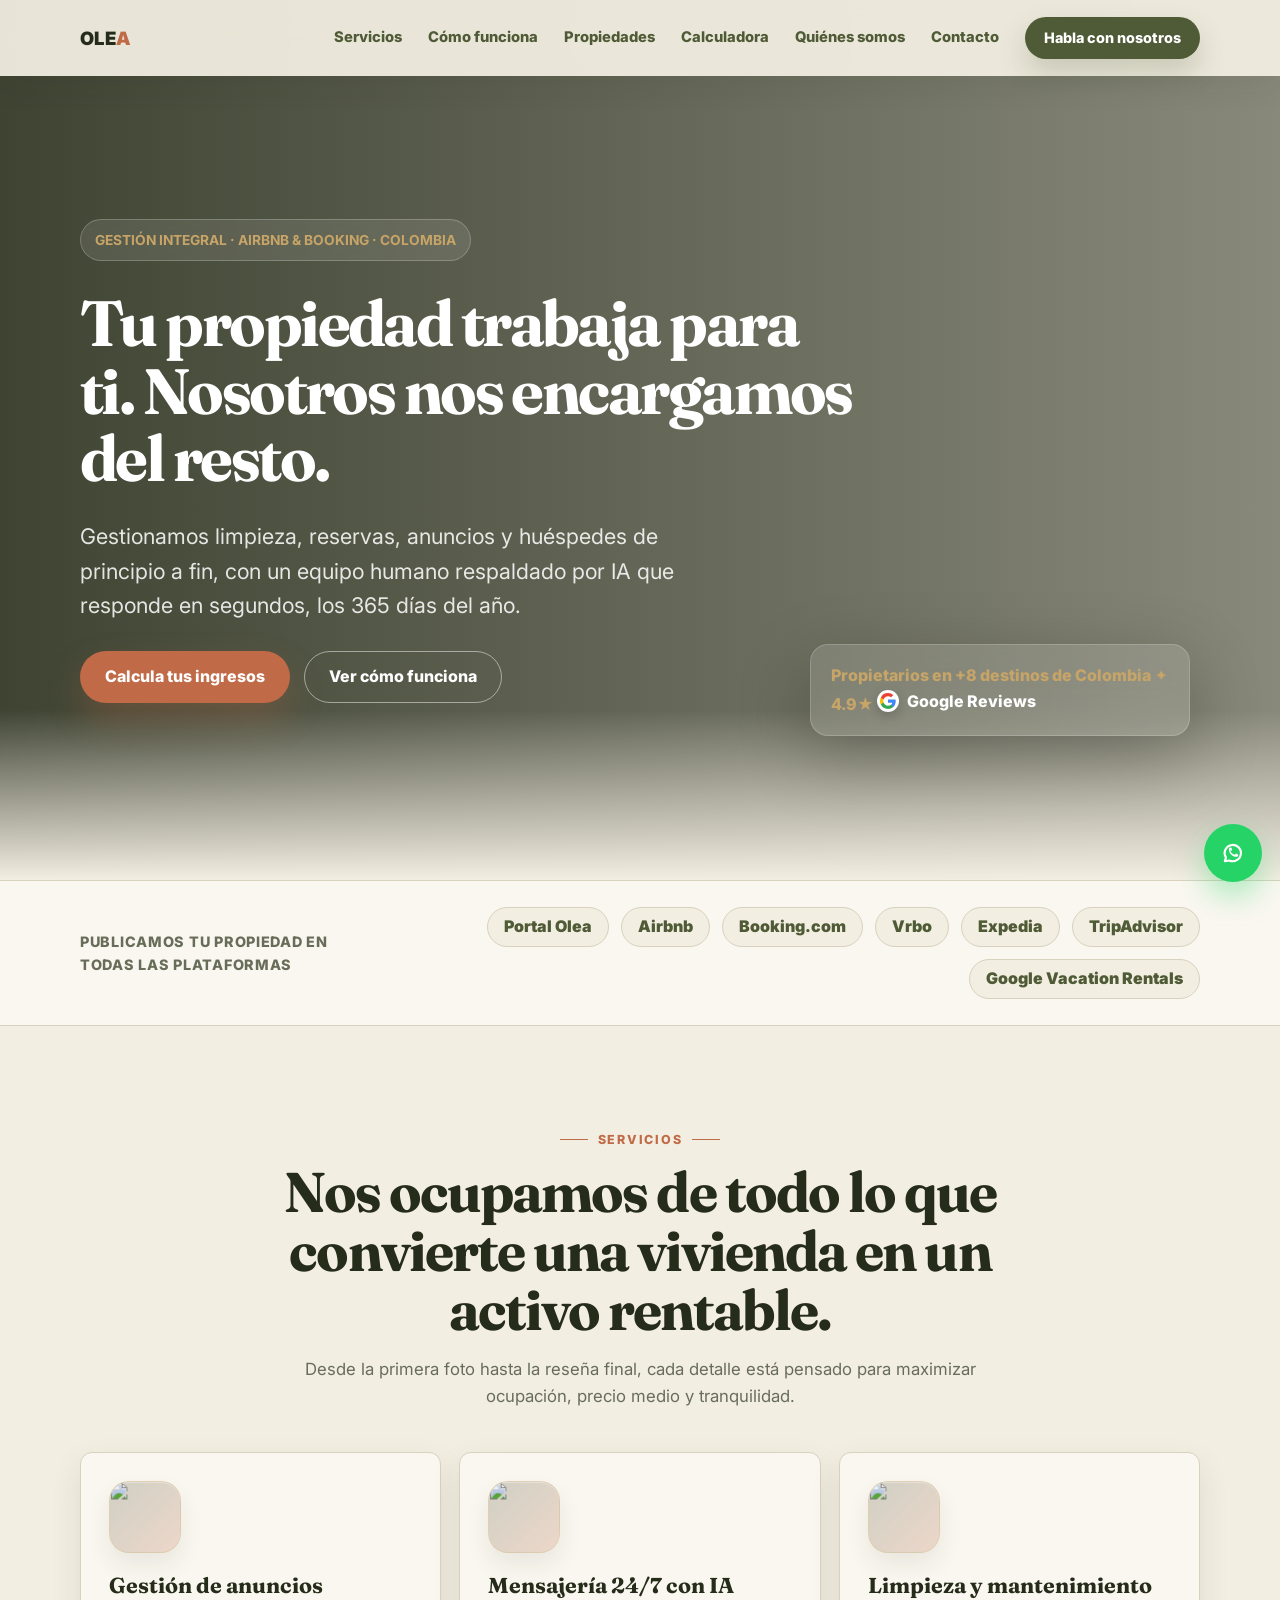
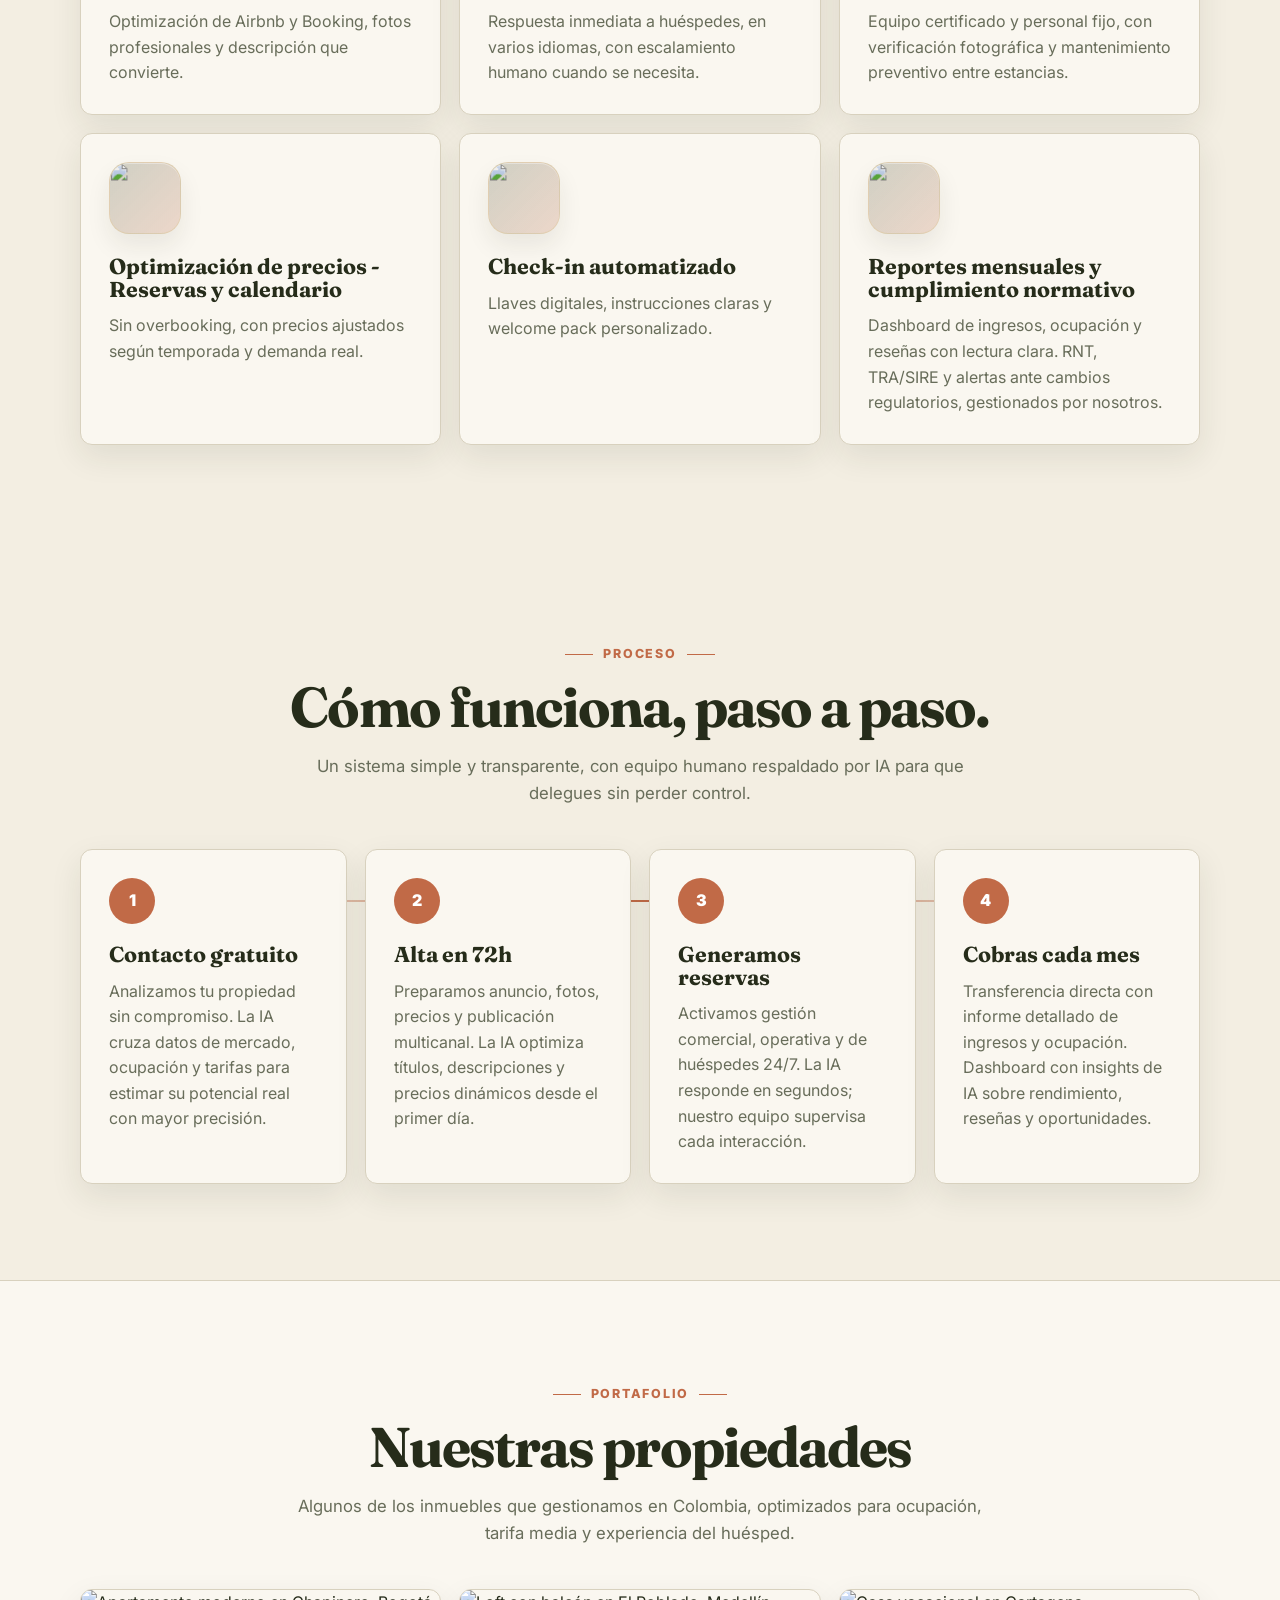
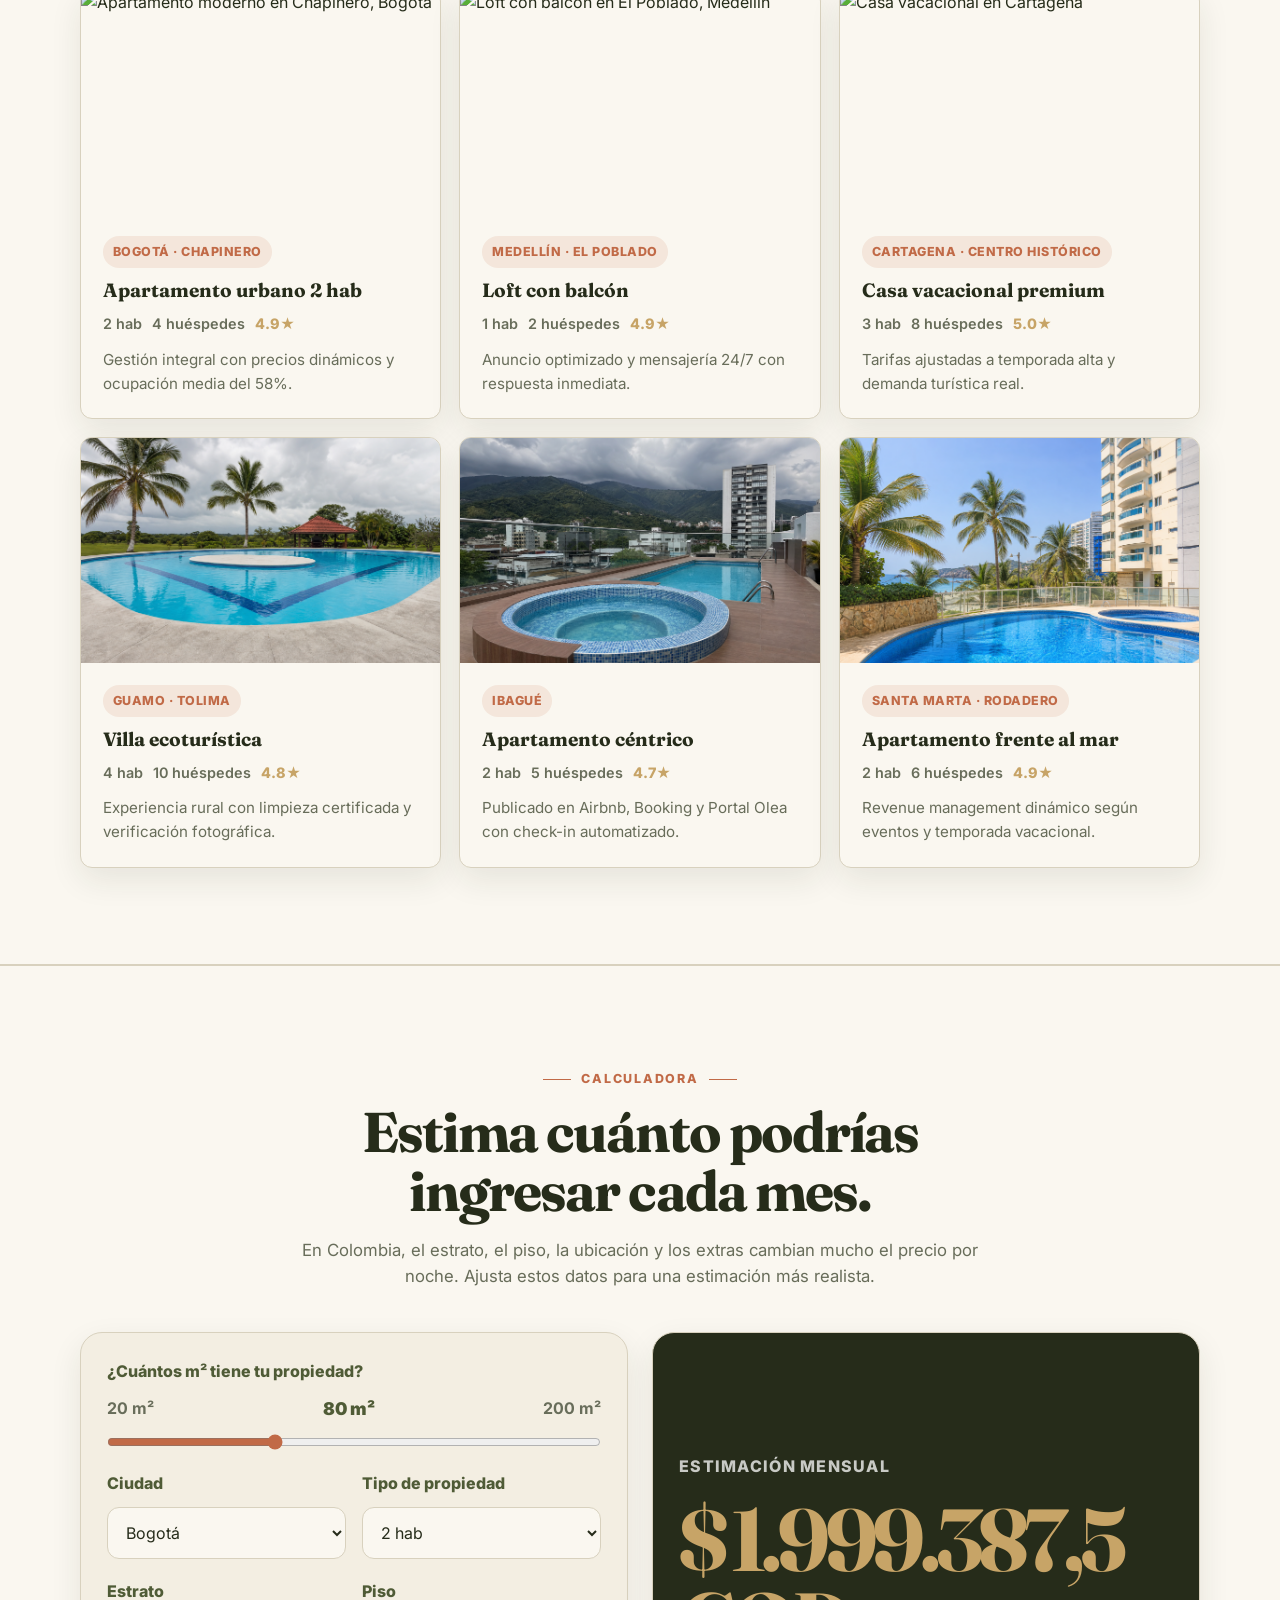
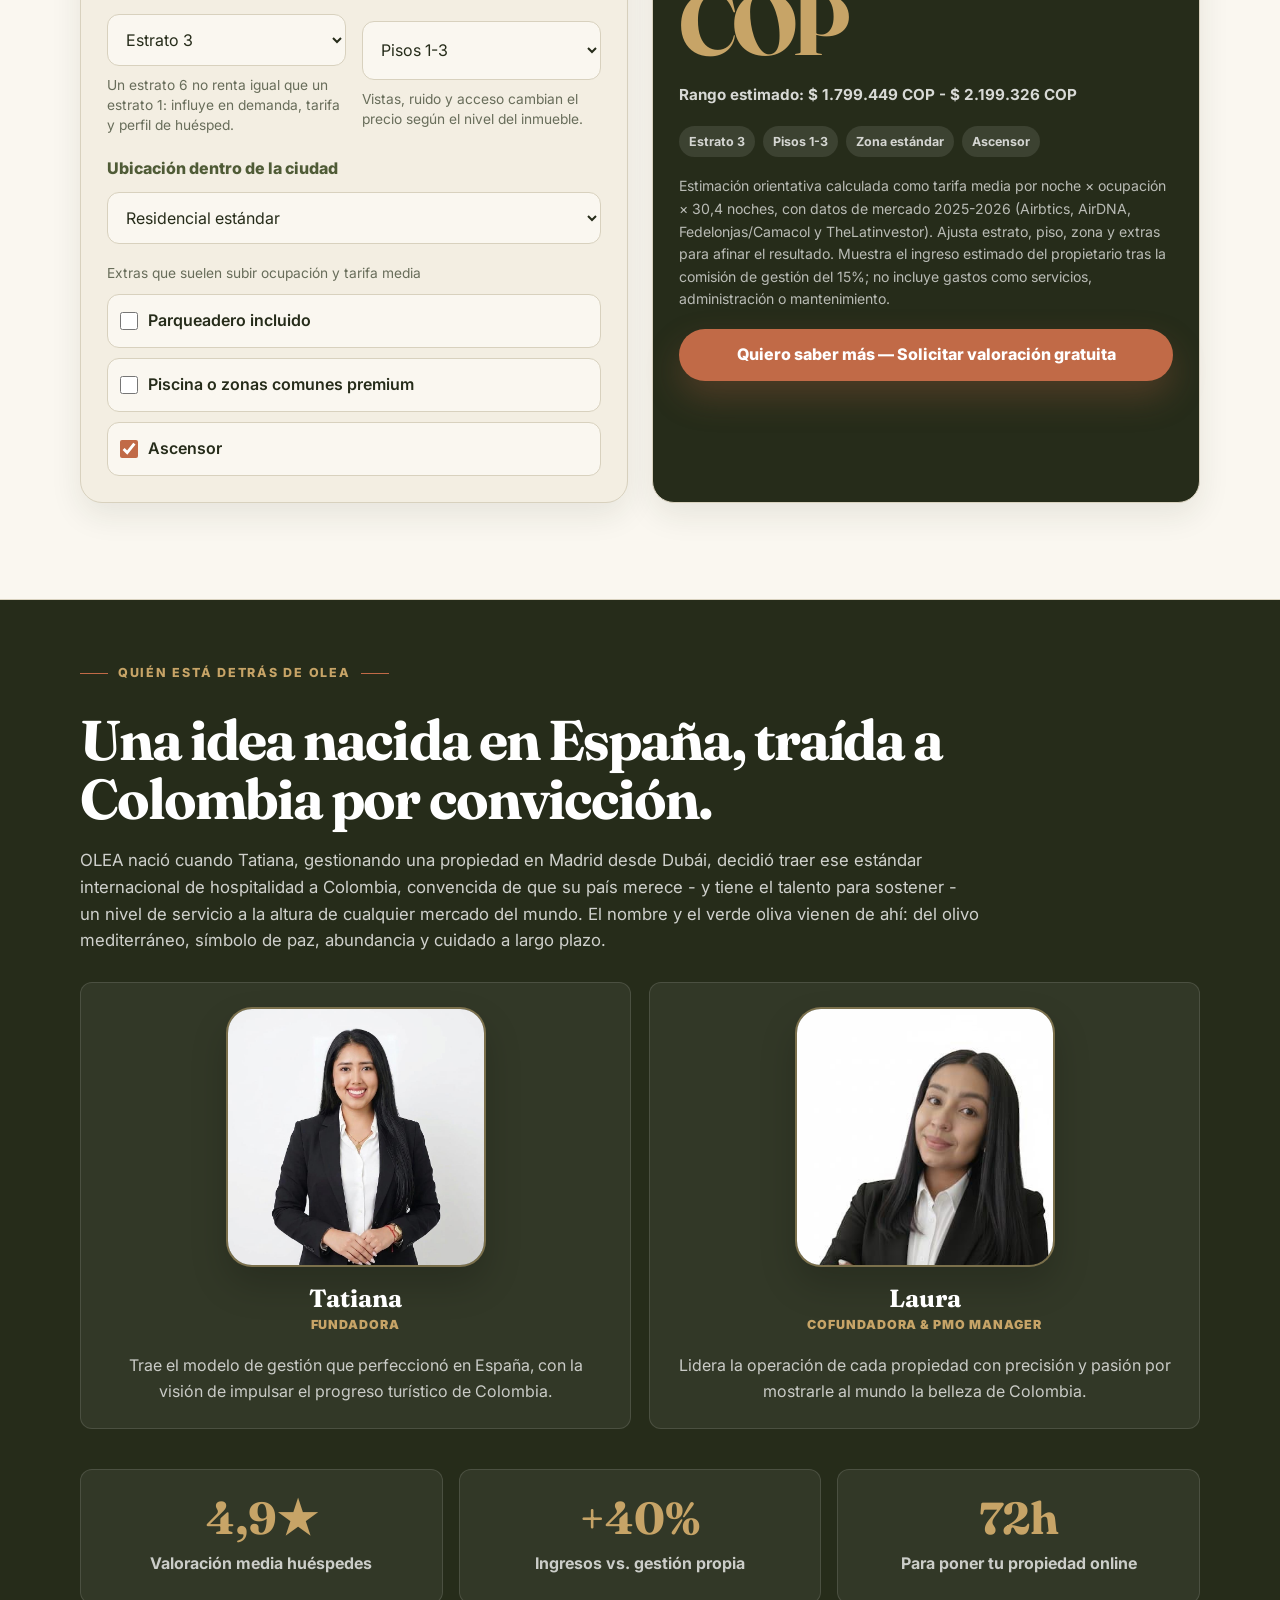
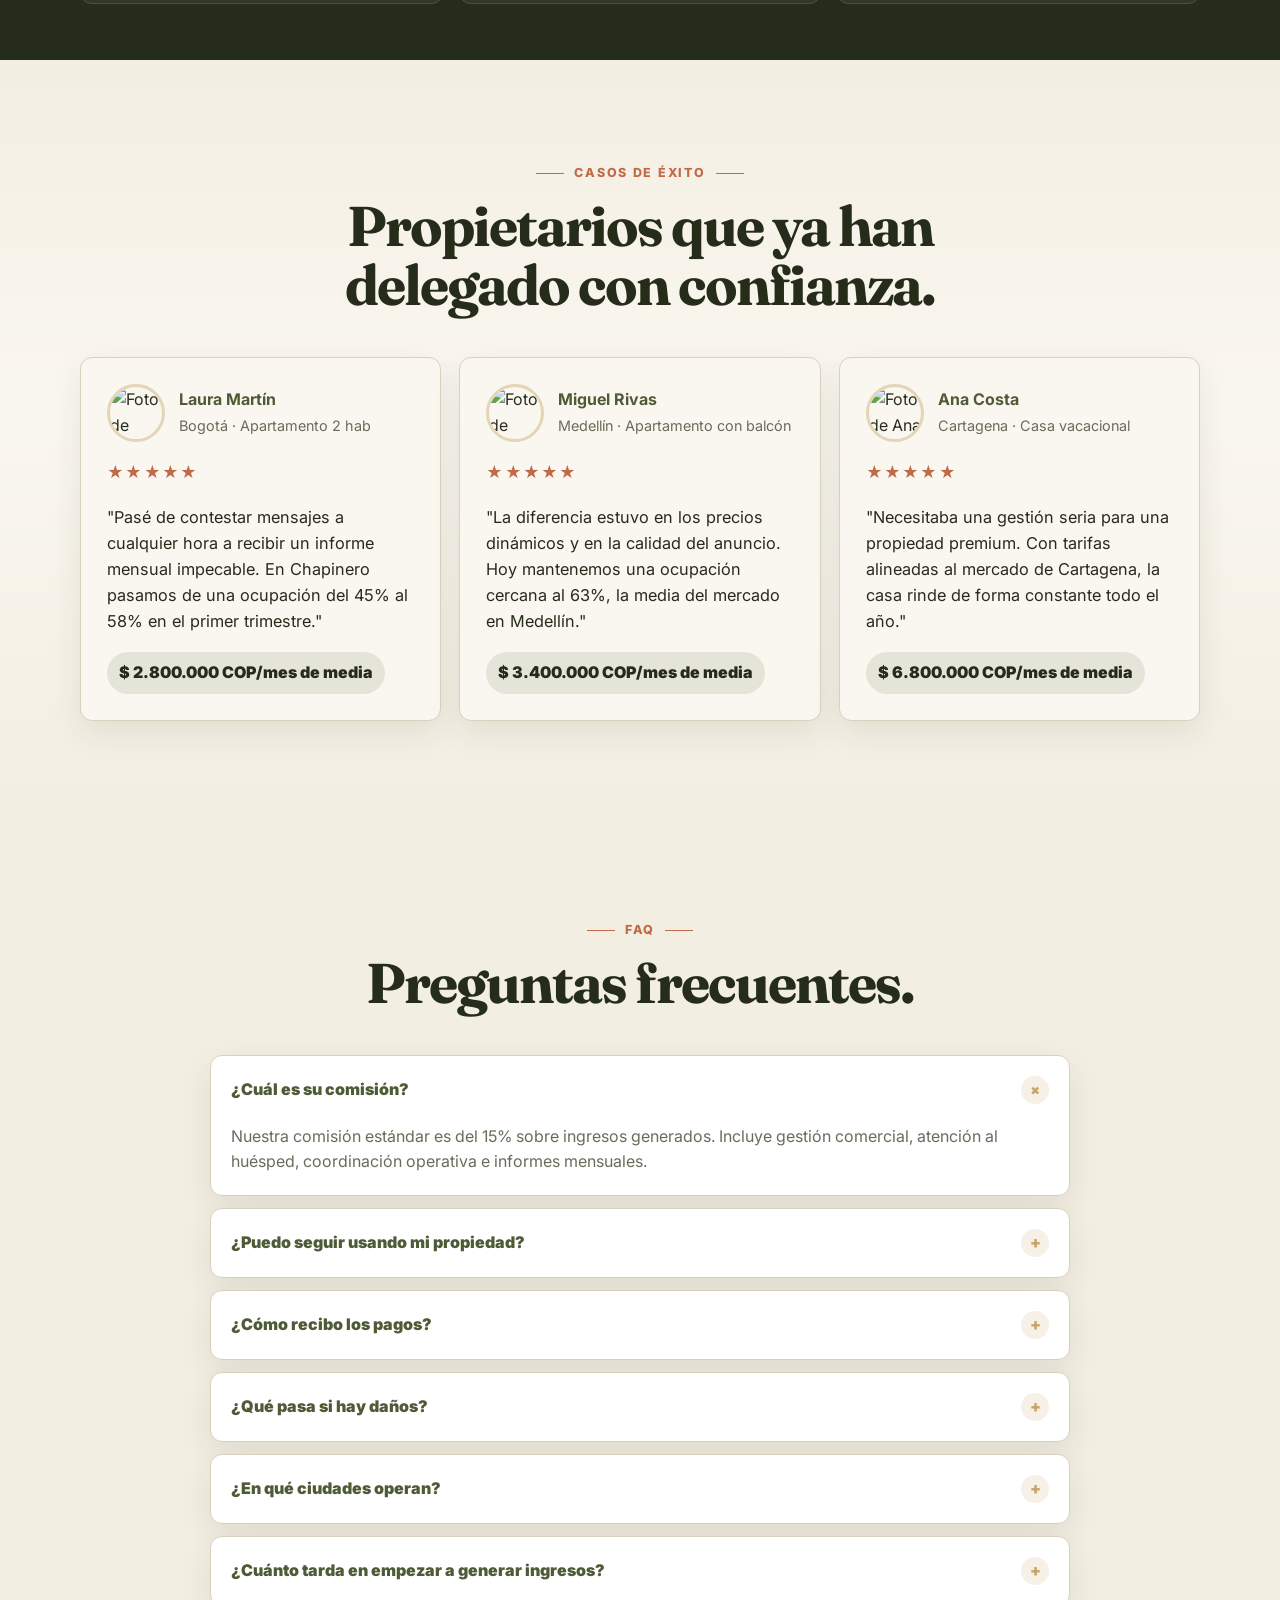
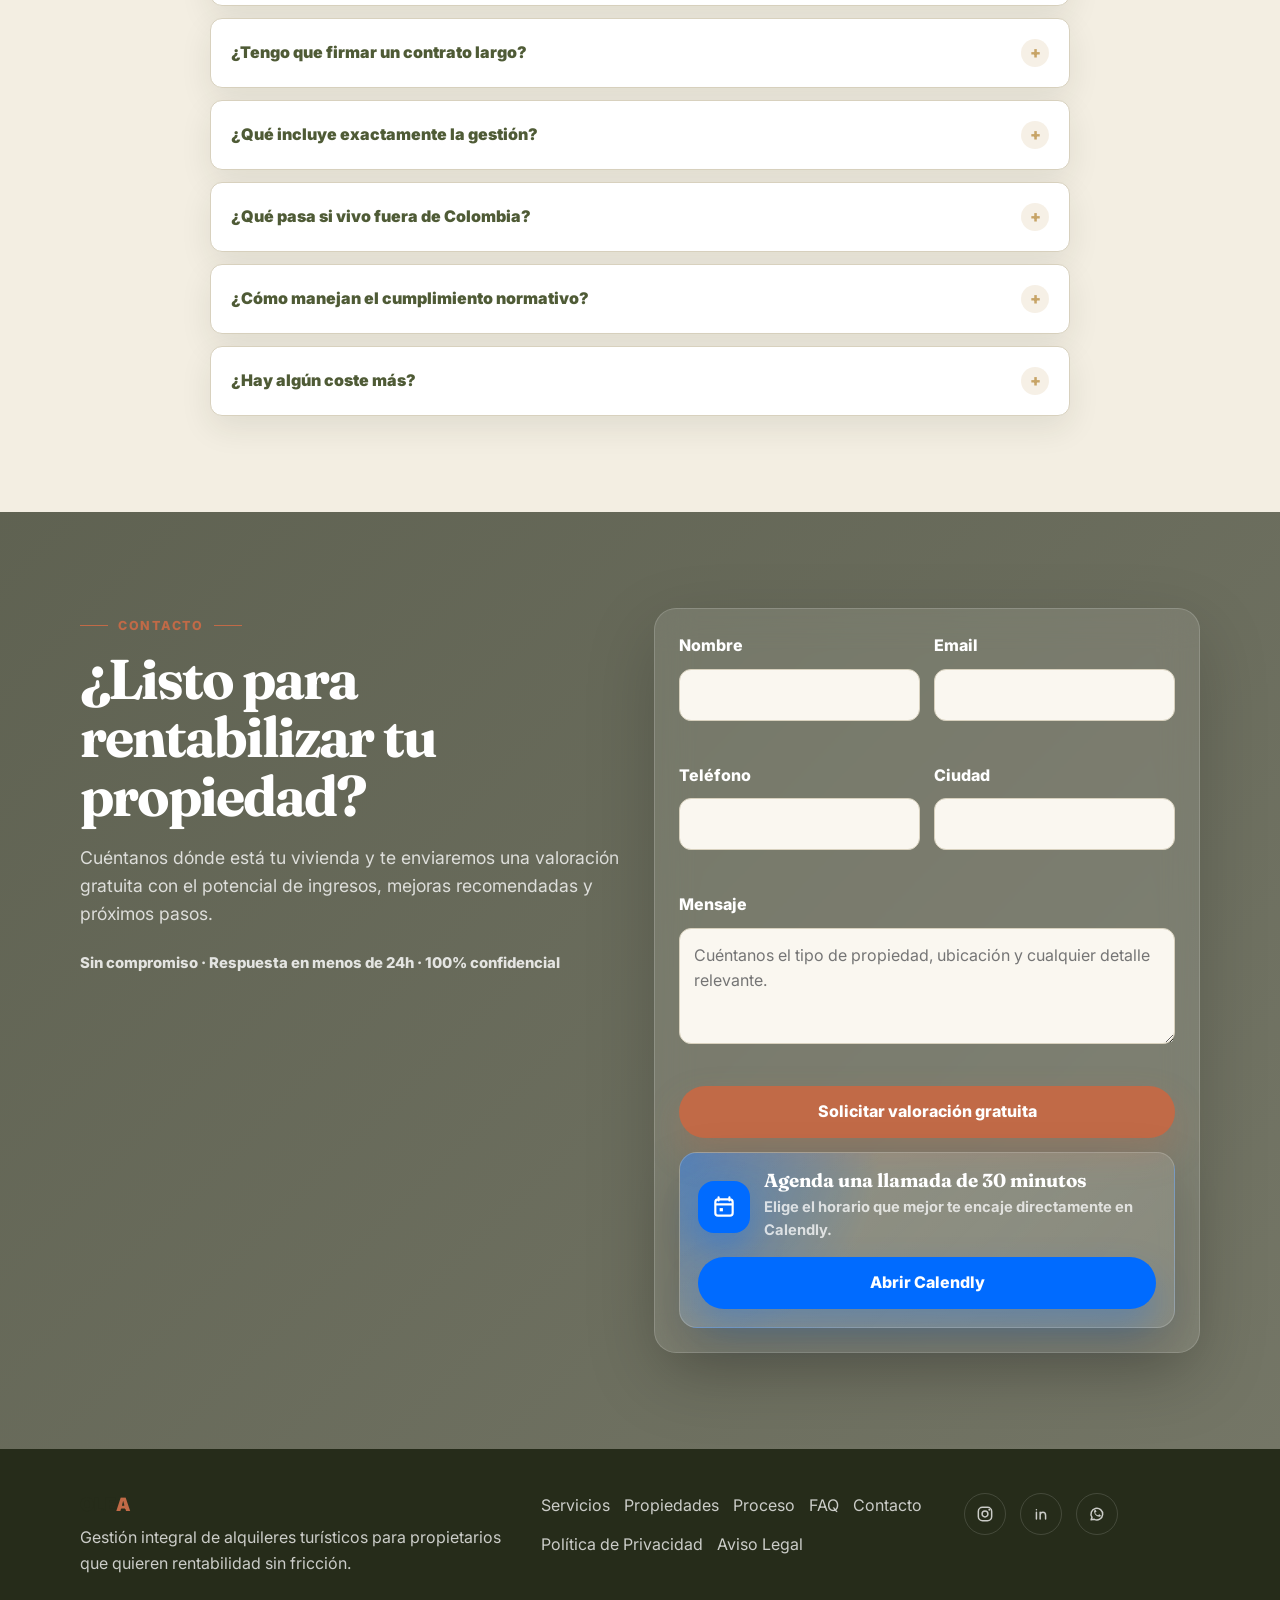
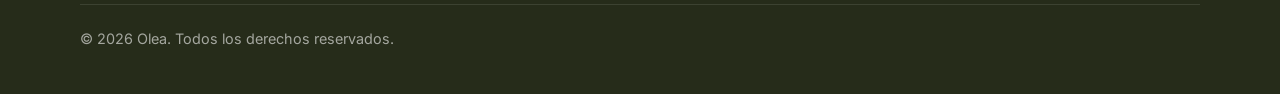
==== commit c7ab7d2c: "Add Colombia content, founders section, property images and WhatsApp/Calendly CTAs - Reorganiza secc" ====
--- a/index.html
+++ b/index.html
@@ -756,6 +756,83 @@
       gap: 16px;
     }
 
+    .about-story {
+      display: grid;
+      gap: 28px;
+      margin-bottom: 40px;
+    }
+
+    .about-copy {
+      max-width: 900px;
+    }
+
+    .about-copy .eyebrow {
+      color: var(--gold);
+    }
+
+    .about-copy h2 {
+      margin-top: 14px;
+      color: var(--white);
+    }
+
+    .about-copy p {
+      margin-top: 18px;
+      color: rgba(255, 255, 255, 0.78);
+      font-size: 1.05rem;
+    }
+
+    .founder-grid {
+      display: grid;
+      gap: 18px;
+    }
+
+    .founder-card {
+      display: grid;
+      gap: 18px;
+      padding: 24px;
+      border: 1px solid rgba(255, 255, 255, 0.12);
+      border-radius: var(--radius);
+      background: rgba(255, 255, 255, 0.06);
+    }
+
+    .founder-photo {
+      justify-self: center;
+      width: min(100%, 260px);
+      aspect-ratio: 1;
+      border: 2px solid rgba(199, 164, 103, 0.44);
+      border-radius: 26px;
+      background: rgba(250, 247, 240, 0.08);
+      color: rgba(255, 255, 255, 0.72);
+      object-fit: cover;
+      object-position: center top;
+      box-shadow: 0 18px 36px rgba(0, 0, 0, 0.18);
+    }
+
+    .founder-card h3,
+    .founder-card .founder-role,
+    .founder-card p {
+      text-align: center;
+    }
+
+    .founder-card h3 {
+      color: var(--white);
+      font-size: 1.55rem;
+    }
+
+    .founder-role {
+      display: block;
+      margin-top: 4px;
+      color: var(--gold);
+      font-size: 0.78rem;
+      font-weight: 900;
+      letter-spacing: 0.08em;
+      text-transform: uppercase;
+    }
+
+    .founder-card p {
+      color: rgba(255, 255, 255, 0.74);
+    }
+
     .stat-card {
       padding: 26px;
       border: 1px solid rgba(255, 255, 255, 0.12);
@@ -865,6 +942,75 @@
       background: rgba(79, 91, 54, 0.12);
       color: var(--dark-olive);
       font-weight: 900;
+    }
+
+    /* === SECCIÓN: PROPIEDADES === */
+    .properties {
+      background: var(--card);
+      border-block: 1px solid var(--border);
+    }
+
+    .property-grid {
+      display: grid;
+      gap: 18px;
+    }
+
+    .property-card {
+      overflow: hidden;
+      padding: 0;
+    }
+
+    .property-image {
+      width: 100%;
+      aspect-ratio: 16 / 10;
+      object-fit: cover;
+    }
+
+    .property-body {
+      display: grid;
+      gap: 12px;
+      padding: 22px;
+    }
+
+    .property-location {
+      width: fit-content;
+      padding: 6px 10px;
+      border-radius: 999px;
+      background: rgba(193, 106, 71, 0.12);
+      color: var(--accent);
+      font-size: 0.78rem;
+      font-weight: 800;
+      letter-spacing: 0.04em;
+      text-transform: uppercase;
+    }
+
+    .property-card h3 {
+      font-size: 1.2rem;
+    }
+
+    .property-meta {
+      display: flex;
+      flex-wrap: wrap;
+      gap: 10px;
+      color: var(--text-muted);
+      font-size: 0.9rem;
+      font-weight: 600;
+    }
+
+    .property-meta span {
+      display: inline-flex;
+      align-items: center;
+      gap: 6px;
+    }
+
+    .property-card p {
+      color: var(--text-muted);
+      font-size: 0.95rem;
+    }
+
+    .property-rating {
+      color: var(--gold);
+      font-weight: 800;
     }
 
     /* === SECCIÓN: FAQ === */
@@ -991,6 +1137,64 @@
       align-items: center;
     }
 
+    .calendly-card {
+      display: grid;
+      gap: 14px;
+      padding: 18px;
+      border: 1px solid rgba(255, 255, 255, 0.18);
+      border-radius: 18px;
+      background:
+        radial-gradient(circle at top left, rgba(0, 107, 255, 0.42), transparent 38%),
+        linear-gradient(135deg, rgba(255, 255, 255, 0.16), rgba(255, 255, 255, 0.08));
+      box-shadow: 0 24px 56px rgba(0, 0, 0, 0.18);
+    }
+
+    .calendly-card-header {
+      display: flex;
+      align-items: center;
+      gap: 14px;
+    }
+
+    .calendly-icon {
+      display: grid;
+      flex: 0 0 52px;
+      width: 52px;
+      height: 52px;
+      place-items: center;
+      border-radius: 16px;
+      background: #006BFF;
+      color: var(--white);
+      box-shadow: 0 16px 34px rgba(0, 107, 255, 0.34);
+    }
+
+    .calendly-card strong {
+      display: block;
+      color: var(--white);
+      font-family: "Fraunces", serif;
+      font-size: 1.18rem;
+      line-height: 1.1;
+    }
+
+    .calendly-card span {
+      display: block;
+      margin-top: 4px;
+      color: rgba(255, 255, 255, 0.74);
+      font-size: 0.92rem;
+      font-weight: 700;
+    }
+
+    .calendly-button {
+      justify-content: center;
+      background: #006BFF;
+      color: var(--white);
+      box-shadow: 0 18px 36px rgba(0, 107, 255, 0.28);
+    }
+
+    .calendly-button:hover {
+      background: #0057D9;
+      box-shadow: 0 20px 44px rgba(0, 107, 255, 0.36);
+    }
+
     .field-error {
       min-height: 18px;
       color: #F3C2AD;
@@ -1128,8 +1332,13 @@
       }
 
       .services-grid,
-      .testimonial-grid {
+      .testimonial-grid,
+      .property-grid {
         grid-template-columns: repeat(3, 1fr);
+      }
+
+      .founder-grid {
+        grid-template-columns: repeat(2, 1fr);
       }
 
       .calculator-layout,
@@ -1216,9 +1425,11 @@
       <div class="nav-links" id="navLinks">
         <a href="#servicios">Servicios</a>
         <a href="#proceso">Cómo funciona</a>
+        <a href="#propiedades">Propiedades</a>
         <a href="#calculadora">Calculadora</a>
+        <a href="#nosotros">Quiénes somos</a>
         <a href="#contacto">Contacto</a>
-        <a class="btn btn-primary nav-cta" href="#contacto">Habla con nosotros</a>
+        <a class="btn btn-primary nav-cta" href="https://wa.me/971556587548?text=Hola%20Olea%2C%20me%20gustar%C3%ADa%20recibir%20informaci%C3%B3n%20sobre%20la%20gesti%C3%B3n%20de%20mi%20propiedad%20para%20alquiler%20tur%C3%ADstico%20en%20Colombia." target="_blank" rel="noopener noreferrer">Habla con nosotros</a>
       </div>
       <button class="menu-toggle" id="menuToggle" type="button" aria-label="Abrir menú" aria-expanded="false">
         <span></span>
@@ -1322,6 +1533,130 @@
             </div>
             <h3>Reportes mensuales y cumplimiento normativo</h3>
             <p>Dashboard de ingresos, ocupación y reseñas con lectura clara. RNT, TRA/SIRE y alertas ante cambios regulatorios, gestionados por nosotros.</p>
+          </article>
+        </div>
+      </div>
+    </section>
+
+    <!-- === SECCIÓN: PROCESO === -->
+    <section class="section" id="proceso">
+      <div class="container">
+        <div class="section-heading reveal">
+          <span class="eyebrow">Proceso</span>
+          <h2>Cómo funciona, paso a paso.</h2>
+          <p>Un sistema simple y transparente, con equipo humano respaldado por IA para que delegues sin perder control.</p>
+        </div>
+        <div class="timeline">
+          <article class="card step-card reveal">
+            <div class="step-number">1</div>
+            <h3>Contacto gratuito</h3>
+            <p>Analizamos tu propiedad sin compromiso. La IA cruza datos de mercado, ocupación y tarifas para estimar su potencial real con mayor precisión.</p>
+          </article>
+          <article class="card step-card reveal">
+            <div class="step-number">2</div>
+            <h3>Alta en 72h</h3>
+            <p>Preparamos anuncio, fotos, precios y publicación multicanal. La IA optimiza títulos, descripciones y precios dinámicos desde el primer día.</p>
+          </article>
+          <article class="card step-card reveal">
+            <div class="step-number">3</div>
+            <h3>Generamos reservas</h3>
+            <p>Activamos gestión comercial, operativa y de huéspedes 24/7. La IA responde en segundos; nuestro equipo supervisa cada interacción.</p>
+          </article>
+          <article class="card step-card reveal">
+            <div class="step-number">4</div>
+            <h3>Cobras cada mes</h3>
+            <p>Transferencia directa con informe detallado de ingresos y ocupación. Dashboard con insights de IA sobre rendimiento, reseñas y oportunidades.</p>
+          </article>
+        </div>
+      </div>
+    </section>
+
+    <!-- === SECCIÓN: PROPIEDADES === -->
+    <section class="section properties" id="propiedades">
+      <div class="container">
+        <div class="section-heading reveal">
+          <span class="eyebrow">Portafolio</span>
+          <h2>Nuestras propiedades</h2>
+          <p>Algunos de los inmuebles que gestionamos en Colombia, optimizados para ocupación, tarifa media y experiencia del huésped.</p>
+        </div>
+        <div class="property-grid">
+          <article class="card property-card reveal">
+            <img class="property-image" src="https://images.unsplash.com/photo-1522708323590-d24dbb6b0267?auto=format&fit=crop&w=800&q=80" alt="Apartamento moderno en Chapinero, Bogotá">
+            <div class="property-body">
+              <span class="property-location">Bogotá · Chapinero</span>
+              <h3>Apartamento urbano 2 hab</h3>
+              <div class="property-meta">
+                <span>2 hab</span>
+                <span>4 huéspedes</span>
+                <span class="property-rating">4.9★</span>
+              </div>
+              <p>Gestión integral con precios dinámicos y ocupación media del 58%.</p>
+            </div>
+          </article>
+          <article class="card property-card reveal">
+            <img class="property-image" src="https://images.unsplash.com/photo-1502672260266-1c1ef2d93688?auto=format&fit=crop&w=800&q=80" alt="Loft con balcón en El Poblado, Medellín">
+            <div class="property-body">
+              <span class="property-location">Medellín · El Poblado</span>
+              <h3>Loft con balcón</h3>
+              <div class="property-meta">
+                <span>1 hab</span>
+                <span>2 huéspedes</span>
+                <span class="property-rating">4.9★</span>
+              </div>
+              <p>Anuncio optimizado y mensajería 24/7 con respuesta inmediata.</p>
+            </div>
+          </article>
+          <article class="card property-card reveal">
+            <img class="property-image" src="https://images.unsplash.com/photo-1613490493576-7fde63acd811?auto=format&fit=crop&w=800&q=80" alt="Casa vacacional en Cartagena">
+            <div class="property-body">
+              <span class="property-location">Cartagena · Centro histórico</span>
+              <h3>Casa vacacional premium</h3>
+              <div class="property-meta">
+                <span>3 hab</span>
+                <span>8 huéspedes</span>
+                <span class="property-rating">5.0★</span>
+              </div>
+              <p>Tarifas ajustadas a temporada alta y demanda turística real.</p>
+            </div>
+          </article>
+          <article class="card property-card reveal">
+            <img class="property-image" src="assets/piscina-guamo.jpg" alt="Villa ecoturística en Guamo">
+            <div class="property-body">
+              <span class="property-location">Guamo · Tolima</span>
+              <h3>Villa ecoturística</h3>
+              <div class="property-meta">
+                <span>4 hab</span>
+                <span>10 huéspedes</span>
+                <span class="property-rating">4.8★</span>
+              </div>
+              <p>Experiencia rural con limpieza certificada y verificación fotográfica.</p>
+            </div>
+          </article>
+          <article class="card property-card reveal">
+            <img class="property-image" src="assets/piscina-ibague.jpg" alt="Piscina en terraza con vista a las montañas en Ibagué">
+            <div class="property-body">
+              <span class="property-location">Ibagué</span>
+              <h3>Apartamento céntrico</h3>
+              <div class="property-meta">
+                <span>2 hab</span>
+                <span>5 huéspedes</span>
+                <span class="property-rating">4.7★</span>
+              </div>
+              <p>Publicado en Airbnb, Booking y Portal Olea con check-in automatizado.</p>
+            </div>
+          </article>
+          <article class="card property-card reveal">
+            <img class="property-image" src="assets/santa-marta-rodadero.jpg" alt="Apartamento con piscina frente al mar en Santa Marta">
+            <div class="property-body">
+              <span class="property-location">Santa Marta · Rodadero</span>
+              <h3>Apartamento frente al mar</h3>
+              <div class="property-meta">
+                <span>2 hab</span>
+                <span>6 huéspedes</span>
+                <span class="property-rating">4.9★</span>
+              </div>
+              <p>Revenue management dinámico según eventos y temporada vacacional.</p>
+            </div>
           </article>
         </div>
       </div>
@@ -1434,53 +1769,47 @@
       </div>
     </section>
 
-    <!-- === SECCIÓN: STATS === -->
-    <section class="stats" aria-label="Resultados de Olea">
-      <div class="container stats-grid reveal">
-        <div class="stat-card">
-          <div class="stat-number" data-counter="4.9" data-suffix="★">0★</div>
-          <p>Valoración media huéspedes</p>
+    <!-- === SECCIÓN: QUIÉNES SOMOS === -->
+    <section class="stats" id="nosotros" aria-label="Resultados de Olea">
+      <div class="container">
+        <div class="about-story reveal">
+          <div class="about-copy">
+            <span class="eyebrow">Quién está detrás de Olea</span>
+            <h2>Una idea nacida en España, traída a Colombia por convicción.</h2>
+            <p>OLEA nació cuando Tatiana, gestionando una propiedad en Madrid desde Dubái, decidió traer ese estándar internacional de hospitalidad a Colombia, convencida de que su país merece - y tiene el talento para sostener - un nivel de servicio a la altura de cualquier mercado del mundo. El nombre y el verde oliva vienen de ahí: del olivo mediterráneo, símbolo de paz, abundancia y cuidado a largo plazo.</p>
+          </div>
+          <div class="founder-grid">
+            <article class="founder-card">
+              <img class="founder-photo" src="assets/tatiana.jpeg" alt="Foto de Tatiana, fundadora de Olea">
+              <div>
+                <h3>Tatiana</h3>
+                <span class="founder-role">Fundadora</span>
+              </div>
+              <p>Trae el modelo de gestión que perfeccionó en España, con la visión de impulsar el progreso turístico de Colombia.</p>
+            </article>
+            <article class="founder-card">
+              <img class="founder-photo" src="assets/laura.jpeg" alt="Foto de Laura, cofundadora y PMO Manager de Olea">
+              <div>
+                <h3>Laura</h3>
+                <span class="founder-role">Cofundadora & PMO Manager</span>
+              </div>
+              <p>Lidera la operación de cada propiedad con precisión y pasión por mostrarle al mundo la belleza de Colombia.</p>
+            </article>
+          </div>
         </div>
-        <div class="stat-card">
-          <div class="stat-number" data-counter="40" data-prefix="+" data-suffix="%">+0%</div>
-          <p>Ingresos vs. gestión propia</p>
-        </div>
-        <div class="stat-card">
-          <div class="stat-number" data-counter="72" data-suffix="h">0h</div>
-          <p>Para poner tu propiedad online</p>
-        </div>
-      </div>
-    </section>
-
-    <!-- === SECCIÓN: PROCESO === -->
-    <section class="section" id="proceso">
-      <div class="container">
-        <div class="section-heading reveal">
-          <span class="eyebrow">Proceso</span>
-          <h2>Cómo funciona, paso a paso.</h2>
-          <p>Un sistema simple y transparente, con equipo humano respaldado por IA para que delegues sin perder control.</p>
-        </div>
-        <div class="timeline">
-          <article class="card step-card reveal">
-            <div class="step-number">1</div>
-            <h3>Contacto gratuito</h3>
-            <p>Analizamos tu propiedad sin compromiso. La IA cruza datos de mercado, ocupación y tarifas para estimar su potencial real con mayor precisión.</p>
-          </article>
-          <article class="card step-card reveal">
-            <div class="step-number">2</div>
-            <h3>Alta en 72h</h3>
-            <p>Preparamos anuncio, fotos, precios y publicación multicanal. La IA optimiza títulos, descripciones y precios dinámicos desde el primer día.</p>
-          </article>
-          <article class="card step-card reveal">
-            <div class="step-number">3</div>
-            <h3>Generamos reservas</h3>
-            <p>Activamos gestión comercial, operativa y de huéspedes 24/7. La IA responde en segundos; nuestro equipo supervisa cada interacción.</p>
-          </article>
-          <article class="card step-card reveal">
-            <div class="step-number">4</div>
-            <h3>Cobras cada mes</h3>
-            <p>Transferencia directa con informe detallado de ingresos y ocupación. Dashboard con insights de IA sobre rendimiento, reseñas y oportunidades.</p>
-          </article>
+        <div class="stats-grid reveal">
+          <div class="stat-card">
+            <div class="stat-number" data-counter="4.9" data-suffix="★">0★</div>
+            <p>Valoración media huéspedes</p>
+          </div>
+          <div class="stat-card">
+            <div class="stat-number" data-counter="40" data-prefix="+" data-suffix="%">+0%</div>
+            <p>Ingresos vs. gestión propia</p>
+          </div>
+          <div class="stat-card">
+            <div class="stat-number" data-counter="72" data-suffix="h">0h</div>
+            <p>Para poner tu propiedad online</p>
+          </div>
         </div>
       </div>
     </section>
@@ -1662,6 +1991,21 @@
             <span class="field-error" data-error-for="message"></span>
           </div>
           <button class="btn btn-primary" type="submit">Solicitar valoración gratuita</button>
+          <div class="calendly-card">
+            <div class="calendly-card-header">
+              <div class="calendly-icon" aria-hidden="true">
+                <svg width="26" height="26" viewBox="0 0 24 24" fill="none" role="img">
+                  <path d="M7 3v3M17 3v3M4.5 9.5h15M6.5 5h11A2.5 2.5 0 0 1 20 7.5v10A2.5 2.5 0 0 1 17.5 20h-11A2.5 2.5 0 0 1 4 17.5v-10A2.5 2.5 0 0 1 6.5 5Z" stroke="currentColor" stroke-width="2" stroke-linecap="round"/>
+                  <path d="M8 13h3v3H8v-3Z" fill="currentColor"/>
+                </svg>
+              </div>
+              <div>
+                <strong>Agenda una llamada de 30 minutos</strong>
+                <span>Elige el horario que mejor te encaje directamente en Calendly.</span>
+              </div>
+            </div>
+            <a class="btn calendly-button" href="https://calendly.com/tatianagomezfiscal/30min" target="_blank" rel="noopener noreferrer">Abrir Calendly</a>
+          </div>
           <div class="form-success" id="formSuccess" role="status">Solicitud preparada. Te contactaremos en menos de 24h.</div>
         </form>
       </div>
@@ -1680,6 +2024,7 @@
         </div>
         <div class="footer-links" aria-label="Enlaces de footer">
           <a href="#servicios">Servicios</a>
+          <a href="#propiedades">Propiedades</a>
           <a href="#proceso">Proceso</a>
           <a href="#faq">FAQ</a>
           <a href="#contacto">Contacto</a>
@@ -1693,7 +2038,7 @@
           <a class="social-link" href="https://www.linkedin.com/" aria-label="LinkedIn">
             <svg width="20" height="20" viewBox="0 0 24 24" fill="none"><path d="M6.5 10v8M6.5 7v.01M11 18v-8M11 13.5c0-2 1.3-3.5 3.3-3.5 1.9 0 3.2 1.2 3.2 3.8V18" stroke="currentColor" stroke-width="1.8" stroke-linecap="round"/></svg>
           </a>
-          <a class="social-link" href="https://wa.me/XXXXXXXXXX" aria-label="WhatsApp">
+          <a class="social-link" href="https://wa.me/971556587548?text=Hola%20Olea%2C%20me%20gustar%C3%ADa%20recibir%20informaci%C3%B3n%20sobre%20la%20gesti%C3%B3n%20de%20mi%20propiedad%20para%20alquiler%20tur%C3%ADstico%20en%20Colombia." target="_blank" rel="noopener noreferrer" aria-label="WhatsApp">
             <svg width="20" height="20" viewBox="0 0 24 24" fill="none"><path d="M5 19l1-3a7 7 0 1 1 2.8 2.4L5 19Z" stroke="currentColor" stroke-width="1.8" stroke-linejoin="round"/><path d="M9.5 9.5c.4 2 2 3.6 4 4l1.1-1.1 1.6.8c.2.1.3.3.3.5 0 .8-.6 1.6-1.5 1.6-3.6 0-6.5-2.9-6.5-6.5 0-.9.8-1.5 1.6-1.5.2 0 .4.1.5.3l.8 1.6-1.1 1.1Z" fill="currentColor"/></svg>
           </a>
         </div>
@@ -1702,7 +2047,7 @@
     </div>
   </footer>
 
-  <a class="whatsapp-float" href="https://wa.me/XXXXXXXXXX" aria-label="Contactar por WhatsApp">
+  <a class="whatsapp-float" href="https://wa.me/971556587548?text=Hola%20Olea%2C%20me%20gustar%C3%ADa%20recibir%20informaci%C3%B3n%20sobre%20la%20gesti%C3%B3n%20de%20mi%20propiedad%20para%20alquiler%20tur%C3%ADstico%20en%20Colombia." target="_blank" rel="noopener noreferrer" aria-label="Contactar por WhatsApp">
     <svg width="28" height="28" viewBox="0 0 24 24" fill="none"><path d="M5 19l1-3a7 7 0 1 1 2.8 2.4L5 19Z" stroke="currentColor" stroke-width="1.8" stroke-linejoin="round"/><path d="M9.5 9.5c.4 2 2 3.6 4 4l1.1-1.1 1.6.8c.2.1.3.3.3.5 0 .8-.6 1.6-1.5 1.6-3.6 0-6.5-2.9-6.5-6.5 0-.9.8-1.5 1.6-1.5.2 0 .4.1.5.3l.8 1.6-1.1 1.1Z" fill="currentColor"/></svg>
   </a>
 
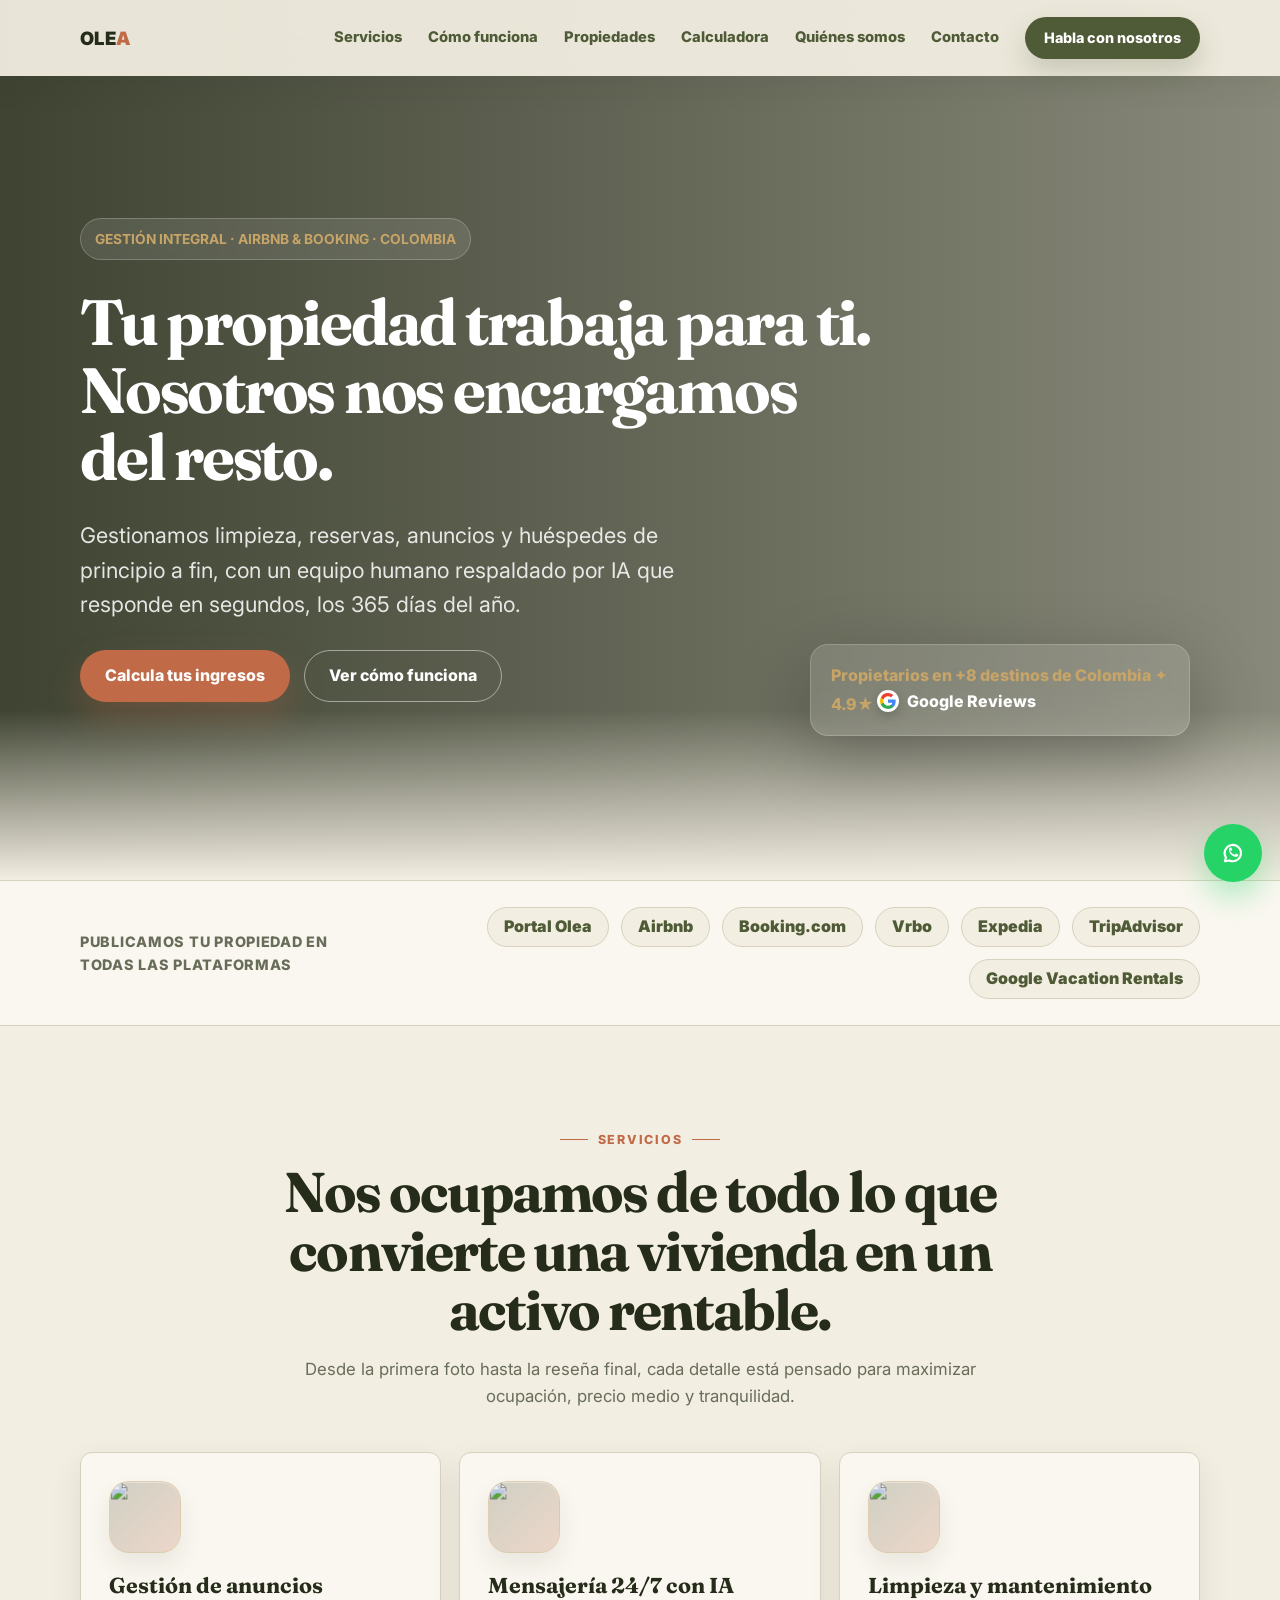
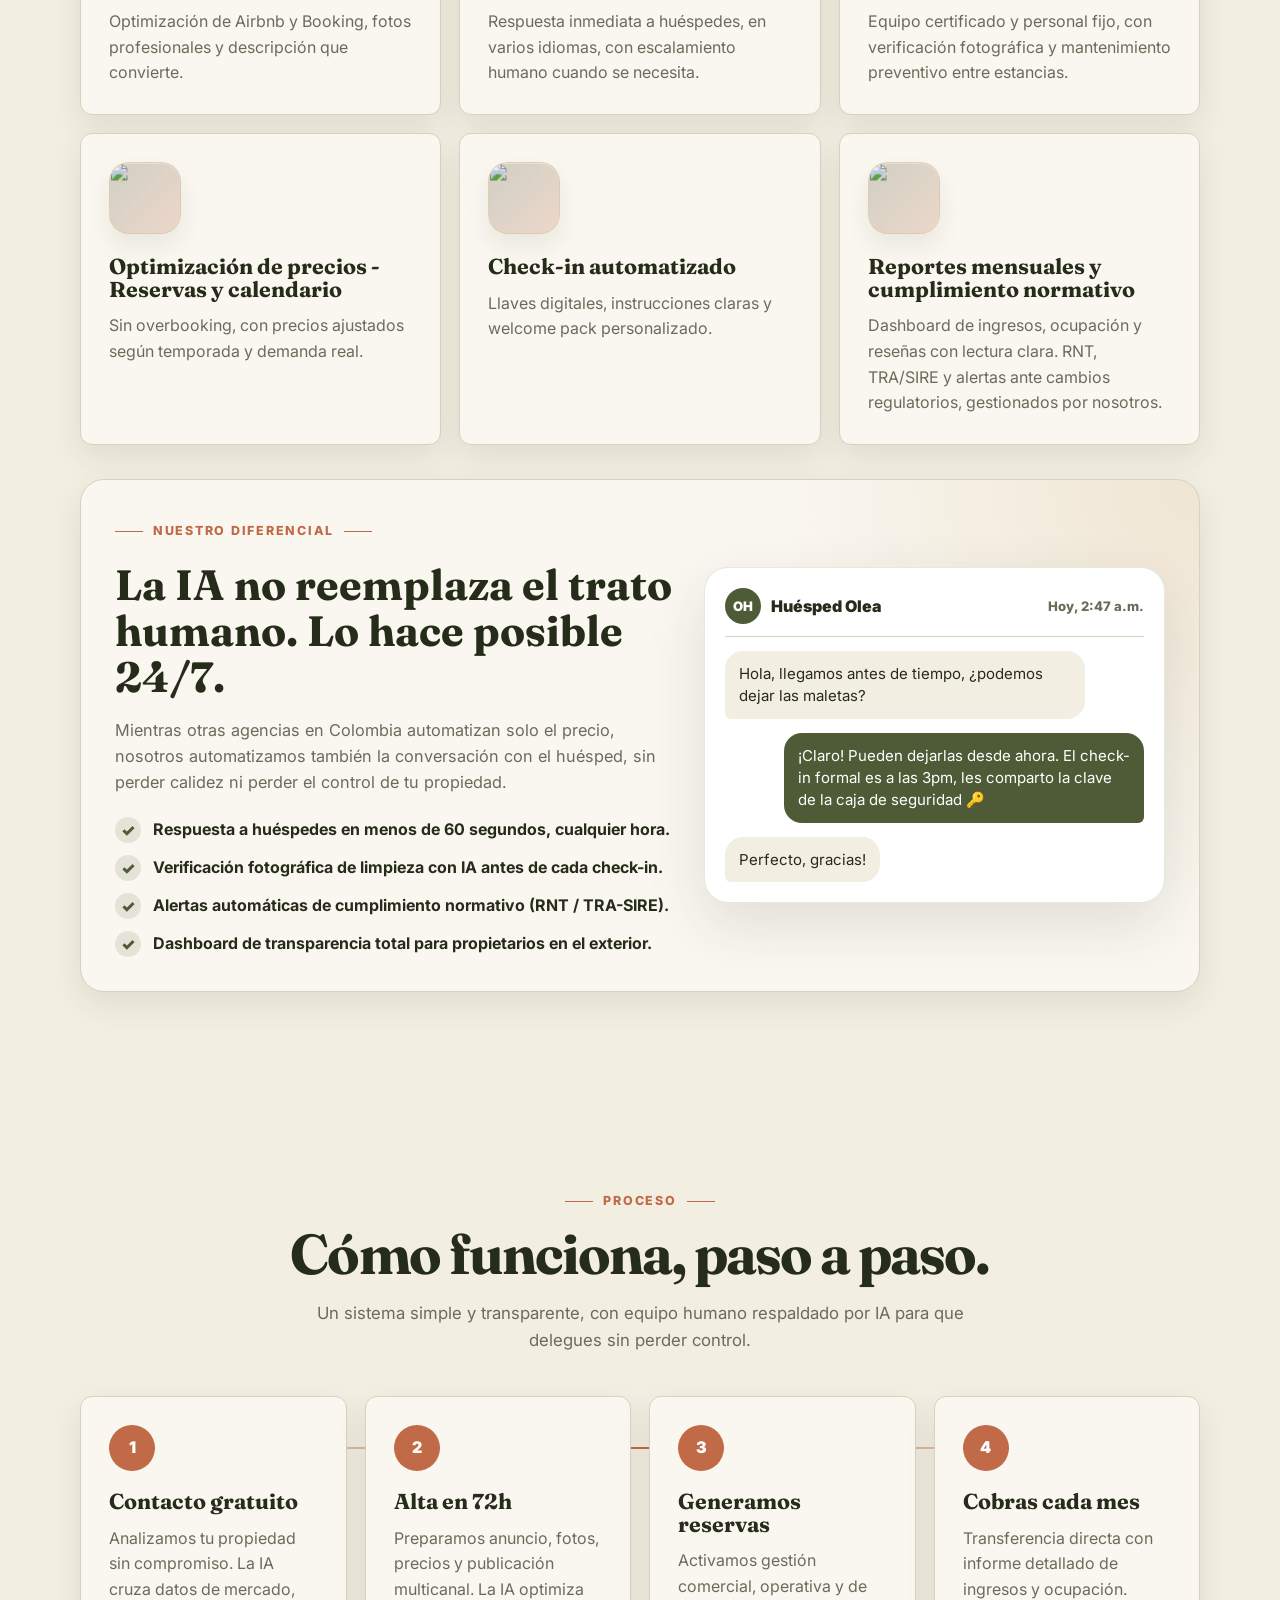
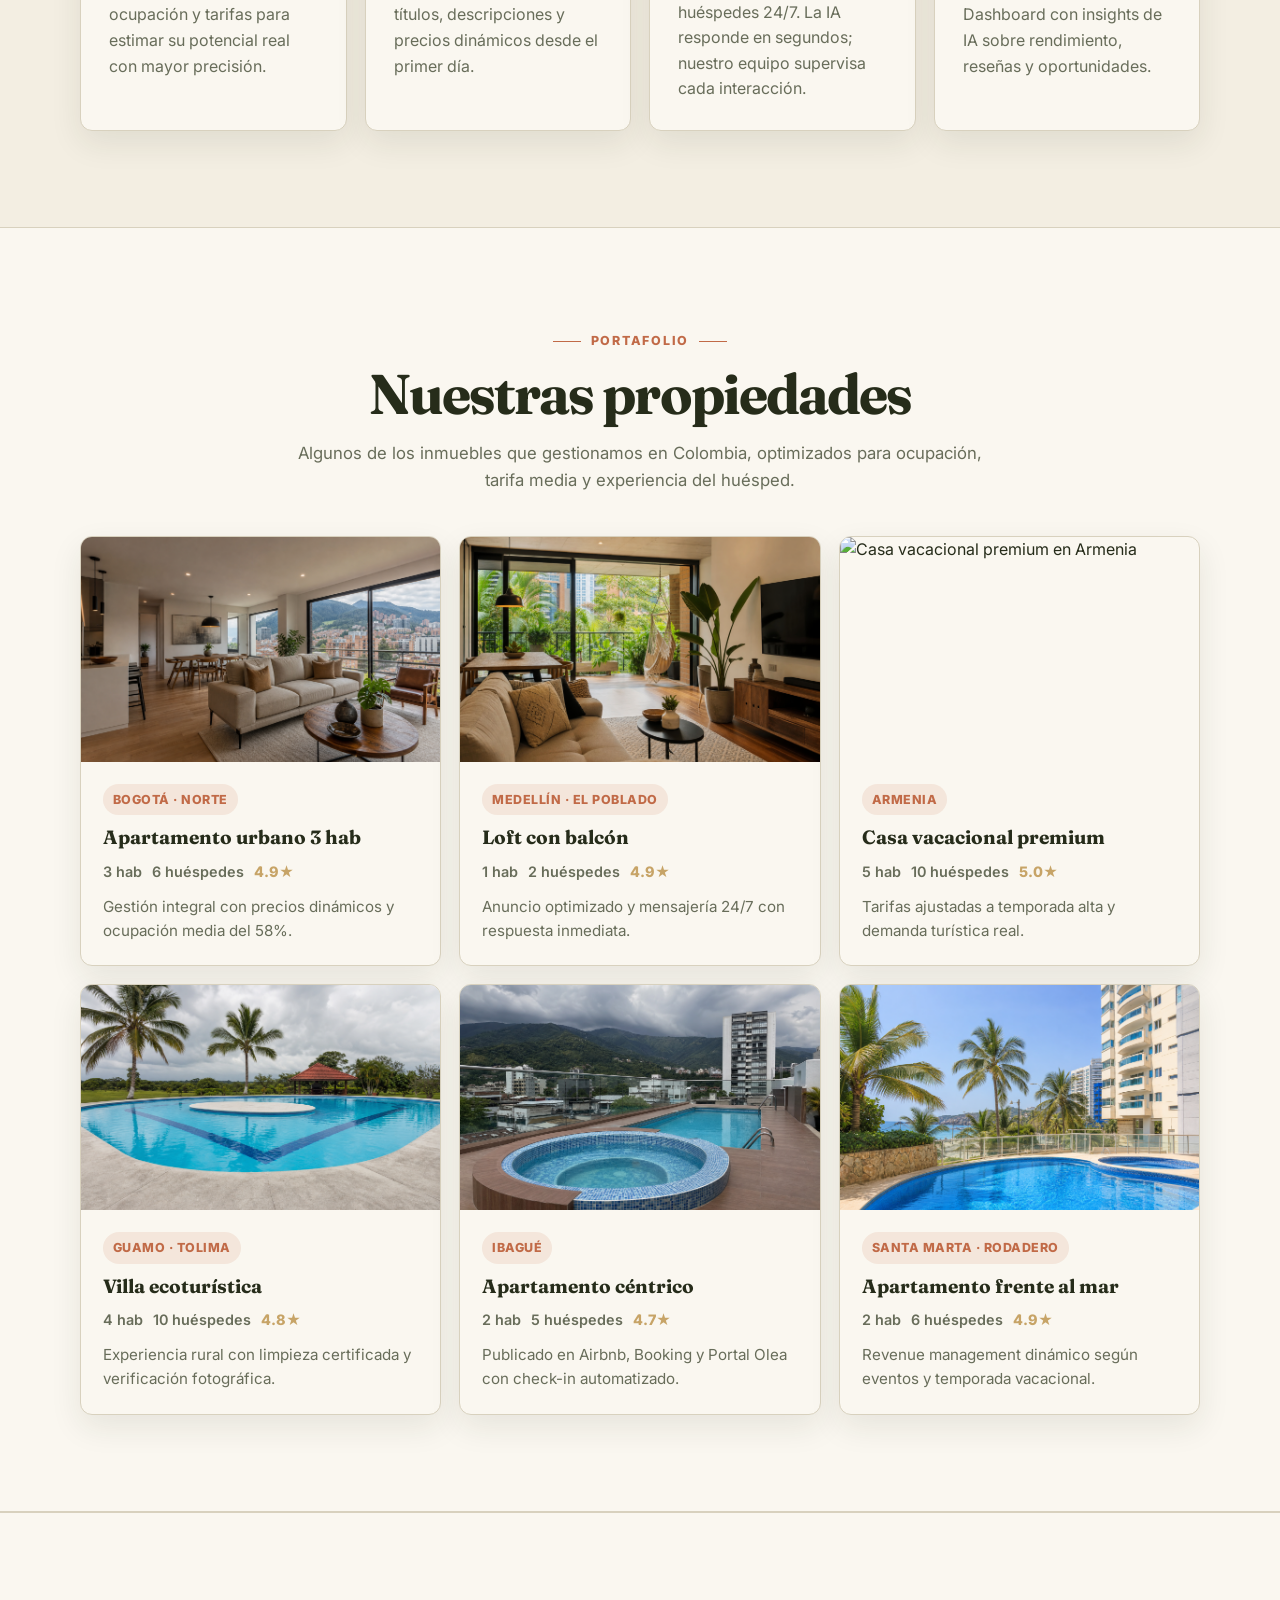
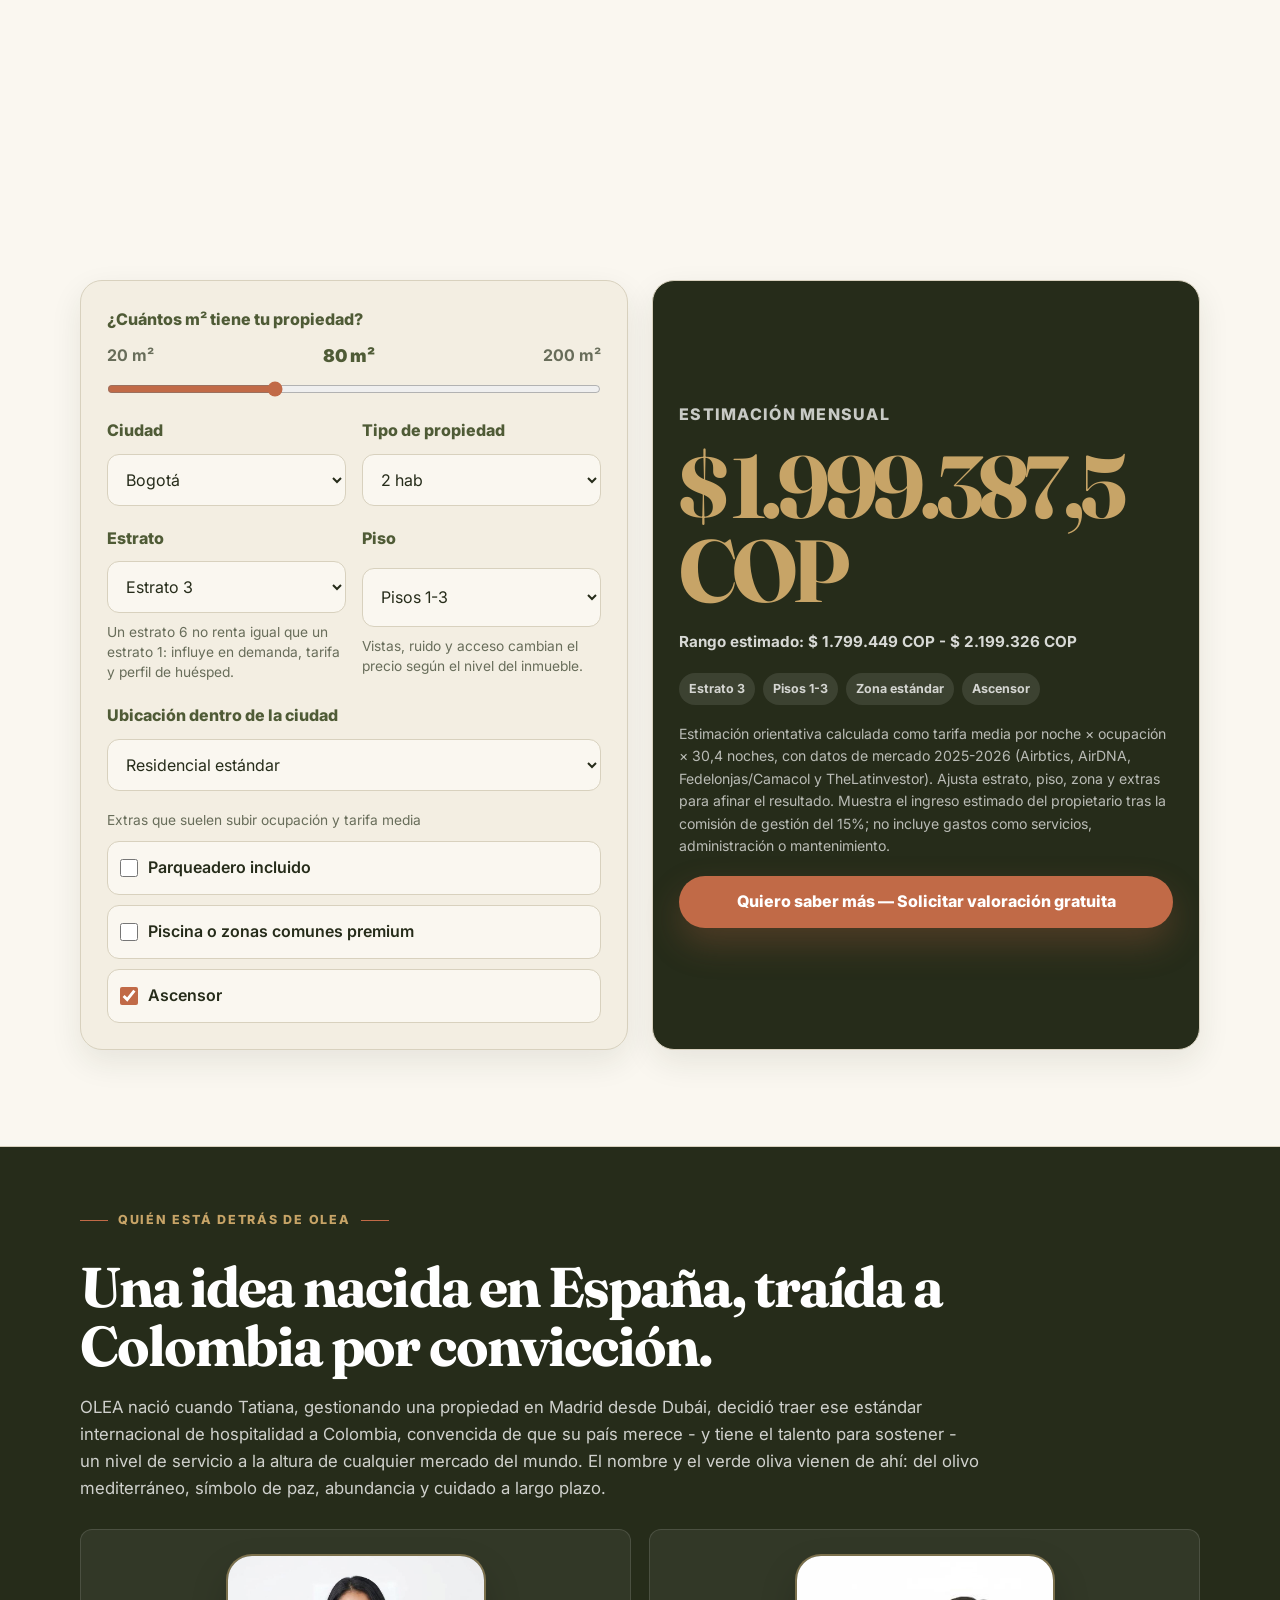
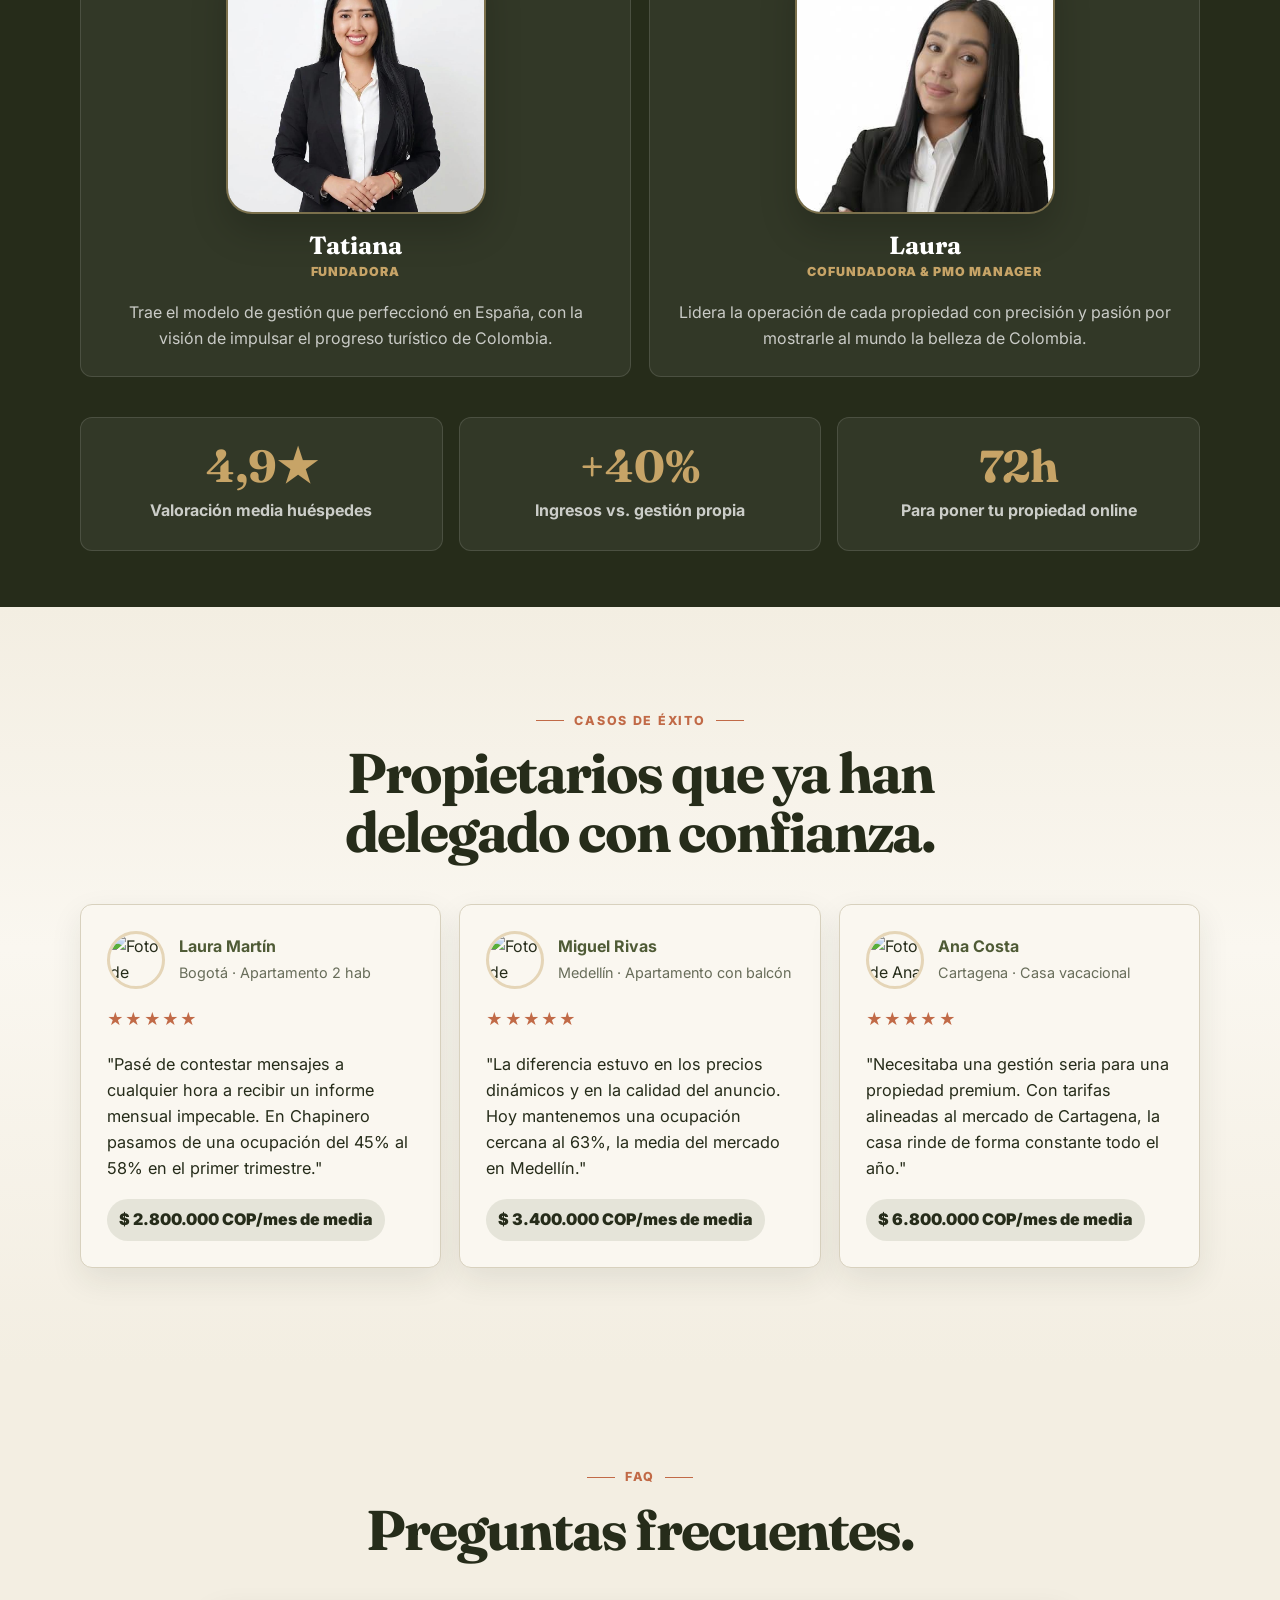
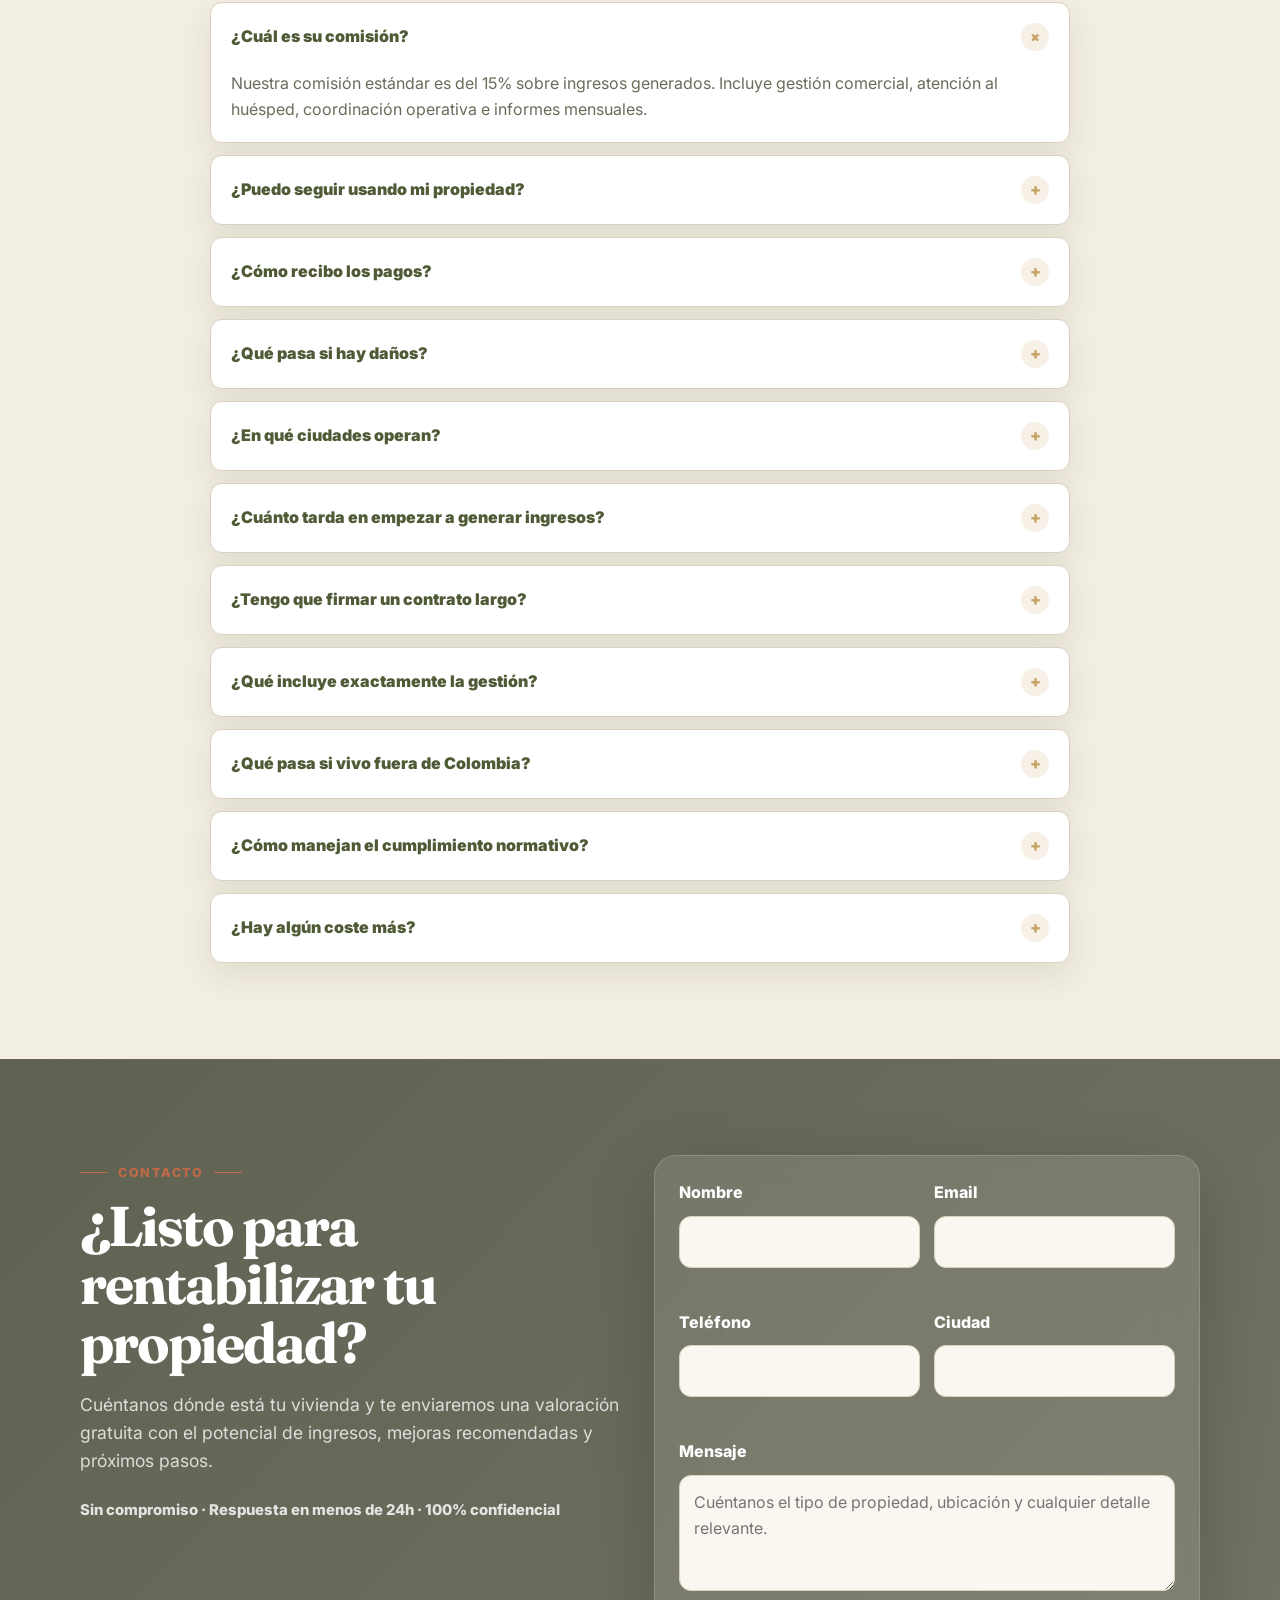
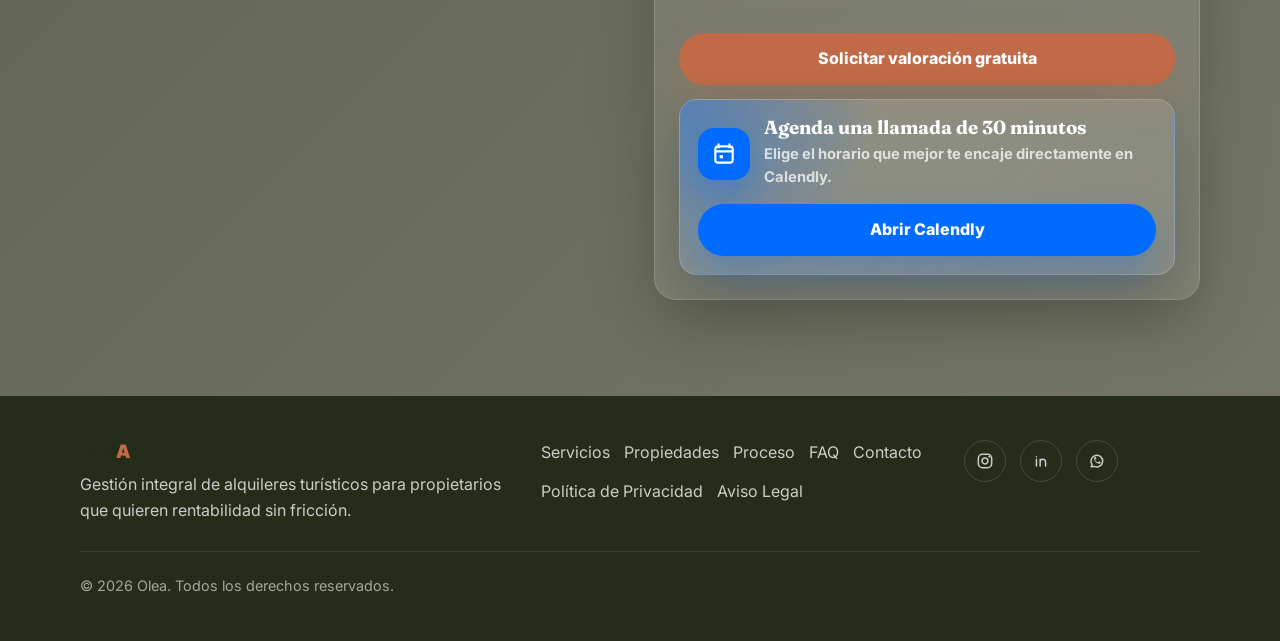
==== commit 8ae4e0ae: "Improve responsive layout and property visuals Refina el comportamiento responsive de la landing y a" ====
--- a/index.html
+++ b/index.html
@@ -45,7 +45,7 @@
       --shadow: 0 22px 60px rgba(38, 44, 26, 0.12);
       --shadow-soft: 0 12px 32px rgba(38, 44, 26, 0.09);
       --radius: 12px;
-      --container: min(1120px, calc(100% - 32px));
+      --container: min(1120px, calc(100% - 28px));
     }
 
     * {
@@ -99,7 +99,7 @@
     }
 
     .section {
-      padding: 76px 0;
+      padding: clamp(56px, 12vw, 76px) 0;
     }
 
     .section-heading {
@@ -139,12 +139,12 @@
 
     h1 {
       color: var(--white);
-      font-size: clamp(3rem, 12vw, 4rem);
+      font-size: clamp(2.15rem, 10vw, 4rem);
       letter-spacing: -0.04em;
     }
 
     h2 {
-      font-size: clamp(2.25rem, 8vw, 3.5rem);
+      font-size: clamp(1.9rem, 8vw, 3.5rem);
       letter-spacing: -0.035em;
     }
 
@@ -168,6 +168,7 @@
       border: 1px solid transparent;
       border-radius: 999px;
       font-weight: 800;
+      text-align: center;
       transition: transform 0.25s ease, box-shadow 0.25s ease, background 0.25s ease, color 0.25s ease;
     }
 
@@ -285,6 +286,11 @@
       transition: opacity 0.25s ease, transform 0.25s ease;
     }
 
+    .nav-links .nav-cta {
+      display: inline-flex;
+      color: var(--white);
+    }
+
     .nav-links.is-open {
       opacity: 1;
       pointer-events: auto;
@@ -382,7 +388,7 @@
       min-height: 100svh;
       place-items: center;
       overflow: hidden;
-      padding: 118px 0 76px;
+      padding: 108px 0 68px;
       background:
         linear-gradient(90deg, rgba(38, 44, 26, 0.88), rgba(38, 44, 26, 0.52)),
         url("https://images.unsplash.com/photo-1540541338287-41700207dee6?auto=format&fit=crop&w=1800&q=85") center / cover;
@@ -401,9 +407,14 @@
       position: relative;
       z-index: 1;
       display: grid;
-      gap: 28px;
+      gap: clamp(18px, 5vw, 28px);
       max-width: 780px;
       color: var(--white);
+    }
+
+    .hero-content h1 {
+      font-size: clamp(1.65rem, 6.4vw, 4rem);
+      letter-spacing: -0.035em;
     }
 
     .hero-kicker {
@@ -421,6 +432,20 @@
       font-weight: 700;
     }
 
+    .hero-title-line {
+      display: block;
+    }
+
+    .hero-title-line--first {
+      white-space: nowrap;
+    }
+
+    @media (max-width: 374px) {
+      .hero-content h1 {
+        font-size: clamp(1.2rem, 5.8vw, 1.45rem);
+      }
+    }
+
     .hero-content p {
       max-width: 660px;
       color: rgba(255, 255, 255, 0.86);
@@ -569,6 +594,124 @@
       color: var(--text-muted);
     }
 
+    .service-differential {
+      display: grid;
+      gap: 26px;
+      align-items: center;
+      margin-top: 34px;
+      padding: 28px;
+      overflow: hidden;
+      border-radius: 24px;
+      background:
+        radial-gradient(circle at top right, rgba(199, 164, 103, 0.22), transparent 34%),
+        var(--card);
+    }
+
+    .service-differential h3 {
+      margin-top: 8px;
+      font-size: clamp(1.75rem, 7vw, 2.65rem);
+      line-height: 1.08;
+    }
+
+    .service-differential p {
+      margin-top: 16px;
+      color: var(--text-muted);
+      font-size: 1.02rem;
+    }
+
+    .differential-list {
+      display: grid;
+      gap: 12px;
+      margin-top: 22px;
+      list-style: none;
+    }
+
+    .differential-list li {
+      display: flex;
+      gap: 12px;
+      align-items: flex-start;
+      color: var(--text-dark);
+      font-weight: 700;
+    }
+
+    .check-mark {
+      display: grid;
+      flex: 0 0 26px;
+      width: 26px;
+      height: 26px;
+      place-items: center;
+      border-radius: 50%;
+      background: rgba(79, 91, 54, 0.13);
+      color: var(--primary);
+      font-weight: 900;
+      line-height: 1;
+    }
+
+    .guest-chat {
+      display: grid;
+      gap: 14px;
+      padding: 20px;
+      border: 1px solid rgba(79, 91, 54, 0.14);
+      border-radius: 24px;
+      background: var(--white);
+      box-shadow: var(--shadow);
+    }
+
+    .chat-header {
+      display: flex;
+      align-items: center;
+      justify-content: space-between;
+      gap: 14px;
+      padding-bottom: 12px;
+      border-bottom: 1px solid var(--border);
+    }
+
+    .chat-profile {
+      display: flex;
+      align-items: center;
+      gap: 10px;
+      font-weight: 900;
+    }
+
+    .chat-avatar {
+      display: grid;
+      width: 36px;
+      height: 36px;
+      place-items: center;
+      border-radius: 50%;
+      background: var(--primary);
+      color: var(--white);
+      font-size: 0.82rem;
+    }
+
+    .chat-time {
+      color: var(--text-muted);
+      font-size: 0.82rem;
+      font-weight: 800;
+    }
+
+    .chat-bubble {
+      max-width: 86%;
+      padding: 12px 14px;
+      border-radius: 18px;
+      color: var(--text-dark);
+      font-size: 0.94rem;
+      line-height: 1.45;
+    }
+
+    .chat-bubble.guest {
+      justify-self: start;
+      border-bottom-left-radius: 6px;
+      background: var(--surface);
+    }
+
+    .chat-bubble.olea {
+      justify-self: end;
+      border-bottom-right-radius: 6px;
+      background: var(--primary);
+      color: var(--white);
+    }
+
     /* === SECCIÓN: CALCULADORA === */
     .calculator-section {
       background: var(--card);
@@ -1286,6 +1429,178 @@
     }
 
     /* === SECCIÓN: RESPONSIVE === */
+    @media (max-width: 767px) {
+      :root {
+        --container: min(100% - 22px, 1120px);
+      }
+
+      body {
+        font-size: 0.97rem;
+      }
+
+      .section-heading {
+        margin-bottom: 30px;
+      }
+
+      .eyebrow {
+        justify-content: center;
+        gap: 8px;
+        font-size: 0.72rem;
+        letter-spacing: 0.1em;
+      }
+
+      .eyebrow::before,
+      .eyebrow::after {
+        width: 18px;
+      }
+
+      .btn {
+        width: 100%;
+        min-height: 50px;
+        padding-inline: 18px;
+      }
+
+      .nav {
+        min-height: 68px;
+      }
+
+      .nav-links {
+        gap: 22px;
+        padding: 92px 22px 34px;
+        text-align: center;
+      }
+
+      .nav-links a {
+        font-size: 1.05rem;
+      }
+
+      .nav-links .nav-cta {
+        width: min(100%, 280px);
+        margin-top: 4px;
+      }
+
+      .hero {
+        min-height: auto;
+        padding: 112px 0 58px;
+        text-align: center;
+      }
+
+      .hero-content {
+        justify-items: center;
+        max-width: 100%;
+      }
+
+      .hero-kicker {
+        justify-content: center;
+        max-width: 100%;
+        white-space: normal;
+        line-height: 1.35;
+      }
+
+      .hero-content p {
+        font-size: 1rem;
+      }
+
+      .hero-actions {
+        align-items: stretch;
+      }
+
+      .floating-badge {
+        width: 100%;
+        margin-top: 30px;
+        text-align: center;
+      }
+
+      .google-review-link {
+        justify-content: center;
+        white-space: normal;
+      }
+
+      .logo-strip {
+        gap: 8px;
+      }
+
+      .platform {
+        min-height: 36px;
+        padding-inline: 12px;
+        font-size: 0.82rem;
+      }
+
+      .service-card,
+      .service-differential,
+      .step-card,
+      .testimonial-card,
+      .calculator-panel,
+      .result-panel,
+      .contact-form {
+        padding: 20px;
+      }
+
+      .property-image {
+        aspect-ratio: 4 / 3;
+      }
+
+      .property-body {
+        padding: 20px;
+      }
+
+      .property-meta {
+        gap: 8px;
+      }
+
+      .result-number {
+        font-size: clamp(2.4rem, 16vw, 3.6rem);
+        overflow-wrap: anywhere;
+      }
+
+      .about-copy {
+        text-align: center;
+      }
+
+      .founder-photo {
+        width: min(100%, 220px);
+      }
+
+      .calendly-card-header {
+        align-items: flex-start;
+      }
+
+      .calendly-icon {
+        flex-basis: 46px;
+        width: 46px;
+        height: 46px;
+      }
+
+      .faq-question {
+        padding: 18px;
+        font-size: 0.98rem;
+      }
+
+      .faq-answer p {
+        padding-inline: 18px;
+      }
+
+      .footer {
+        padding-bottom: 94px;
+      }
+
+      .footer-grid {
+        text-align: center;
+      }
+
+      .footer-links,
+      .social-links {
+        justify-content: center;
+      }
+
+      .whatsapp-float {
+        right: 14px;
+        bottom: 14px;
+        width: 54px;
+        height: 54px;
+      }
+    }
+
     @media (min-width: 375px) {
       .hero-actions {
         flex-direction: row;
@@ -1302,26 +1617,6 @@
         font-size: 64px;
       }
 
-      .nav-links {
-        position: static;
-        flex-direction: row;
-        gap: 26px;
-        background: transparent;
-        color: var(--primary);
-        opacity: 1;
-        pointer-events: auto;
-        transform: none;
-        font-size: 0.92rem;
-      }
-
-      .nav-cta {
-        display: inline-flex;
-      }
-
-      .menu-toggle {
-        display: none;
-      }
-
       .logos-inner {
         grid-template-columns: 0.55fr 1.45fr;
         text-align: left;
@@ -1334,7 +1629,12 @@
       .services-grid,
       .testimonial-grid,
       .property-grid {
-        grid-template-columns: repeat(3, 1fr);
+        grid-template-columns: repeat(2, 1fr);
+      }
+
+      .service-differential {
+        grid-template-columns: 1.1fr 0.9fr;
+        padding: 34px;
       }
 
       .founder-grid {
@@ -1359,11 +1659,11 @@
       }
 
       .timeline {
-        grid-template-columns: repeat(4, 1fr);
+        grid-template-columns: repeat(2, 1fr);
       }
 
       .timeline::before {
-        content: "";
+        content: none;
         position: absolute;
         top: 51px;
         left: 7%;
@@ -1383,6 +1683,50 @@
       .footer-grid {
         grid-template-columns: 1.1fr 1fr 0.6fr;
         align-items: start;
+      }
+    }
+
+    @media (min-width: 1024px) {
+      .nav-links {
+        position: static;
+        flex-direction: row;
+        gap: 18px;
+        background: transparent;
+        color: var(--primary);
+        opacity: 1;
+        pointer-events: auto;
+        transform: none;
+        font-size: 0.86rem;
+      }
+
+      .nav-links .nav-cta {
+        width: auto;
+        margin-top: 0;
+      }
+
+      .menu-toggle {
+        display: none;
+      }
+
+      .services-grid,
+      .testimonial-grid,
+      .property-grid {
+        grid-template-columns: repeat(3, 1fr);
+      }
+
+      .timeline {
+        grid-template-columns: repeat(4, 1fr);
+      }
+
+      .timeline::before {
+        content: "";
+      }
+    }
+
+    @media (min-width: 1180px) {
+      .nav-links {
+        gap: 26px;
+        font-size: 0.92rem;
       }
     }
 
@@ -1443,7 +1787,7 @@
       <div class="container">
         <div class="hero-content reveal">
           <span class="hero-kicker">GESTIÓN INTEGRAL · AIRBNB & BOOKING · COLOMBIA</span>
-          <h1>Tu propiedad trabaja para ti. Nosotros nos encargamos del resto.</h1>
+          <h1><span class="hero-title-line hero-title-line--first">Tu propiedad trabaja para ti.</span><span class="hero-title-line">Nosotros nos encargamos del resto.</span></h1>
           <p>Gestionamos limpieza, reservas, anuncios y huéspedes de principio a fin, con un equipo humano respaldado por IA que responde en segundos, los 365 días del año.</p>
           <div class="hero-actions">
             <a class="btn btn-primary" href="#calculadora">Calcula tus ingresos</a>
@@ -1535,6 +1879,31 @@
             <p>Dashboard de ingresos, ocupación y reseñas con lectura clara. RNT, TRA/SIRE y alertas ante cambios regulatorios, gestionados por nosotros.</p>
           </article>
         </div>
+        <div class="card service-differential reveal">
+          <div>
+            <span class="eyebrow">Nuestro diferencial</span>
+            <h3>La IA no reemplaza el trato humano. Lo hace posible 24/7.</h3>
+            <p>Mientras otras agencias en Colombia automatizan solo el precio, nosotros automatizamos también la conversación con el huésped, sin perder calidez ni perder el control de tu propiedad.</p>
+            <ul class="differential-list">
+              <li><span class="check-mark" aria-hidden="true">✓</span><span>Respuesta a huéspedes en menos de 60 segundos, cualquier hora.</span></li>
+              <li><span class="check-mark" aria-hidden="true">✓</span><span>Verificación fotográfica de limpieza con IA antes de cada check-in.</span></li>
+              <li><span class="check-mark" aria-hidden="true">✓</span><span>Alertas automáticas de cumplimiento normativo (RNT / TRA-SIRE).</span></li>
+              <li><span class="check-mark" aria-hidden="true">✓</span><span>Dashboard de transparencia total para propietarios en el exterior.</span></li>
+            </ul>
+          </div>
+          <aside class="guest-chat" aria-label="Ejemplo de conversación con un huésped">
+            <div class="chat-header">
+              <div class="chat-profile">
+                <span class="chat-avatar" aria-hidden="true">OH</span>
+                <span>Huésped Olea</span>
+              </div>
+              <span class="chat-time">Hoy, 2:47 a.m.</span>
+            </div>
+            <div class="chat-bubble guest">Hola, llegamos antes de tiempo, ¿podemos dejar las maletas?</div>
+            <div class="chat-bubble olea">¡Claro! Pueden dejarlas desde ahora. El check-in formal es a las 3pm, les comparto la clave de la caja de seguridad 🔑</div>
+            <div class="chat-bubble guest">Perfecto, gracias!</div>
+          </aside>
+        </div>
       </div>
     </section>
 
@@ -1581,20 +1950,20 @@
         </div>
         <div class="property-grid">
           <article class="card property-card reveal">
-            <img class="property-image" src="https://images.unsplash.com/photo-1522708323590-d24dbb6b0267?auto=format&fit=crop&w=800&q=80" alt="Apartamento moderno en Chapinero, Bogotá">
+            <img class="property-image" src="assets/bogota-apartamento-urbano.jpg" alt="Apartamento urbano de tres habitaciones en el norte de Bogotá">
             <div class="property-body">
-              <span class="property-location">Bogotá · Chapinero</span>
-              <h3>Apartamento urbano 2 hab</h3>
+              <span class="property-location">Bogotá · Norte</span>
+              <h3>Apartamento urbano 3 hab</h3>
               <div class="property-meta">
-                <span>2 hab</span>
-                <span>4 huéspedes</span>
+                <span>3 hab</span>
+                <span>6 huéspedes</span>
                 <span class="property-rating">4.9★</span>
               </div>
               <p>Gestión integral con precios dinámicos y ocupación media del 58%.</p>
             </div>
           </article>
           <article class="card property-card reveal">
-            <img class="property-image" src="https://images.unsplash.com/photo-1502672260266-1c1ef2d93688?auto=format&fit=crop&w=800&q=80" alt="Loft con balcón en El Poblado, Medellín">
+            <img class="property-image" src="assets/medellin-loft-balcon-ai.png" alt="Loft con balcón en El Poblado, Medellín">
             <div class="property-body">
               <span class="property-location">Medellín · El Poblado</span>
               <h3>Loft con balcón</h3>
@@ -1607,13 +1976,13 @@
             </div>
           </article>
           <article class="card property-card reveal">
-            <img class="property-image" src="https://images.unsplash.com/photo-1613490493576-7fde63acd811?auto=format&fit=crop&w=800&q=80" alt="Casa vacacional en Cartagena">
+            <img class="property-image" src="https://images.unsplash.com/photo-1613490493576-7fde63acd811?auto=format&fit=crop&w=800&q=80" alt="Casa vacacional premium en Armenia">
             <div class="property-body">
-              <span class="property-location">Cartagena · Centro histórico</span>
+              <span class="property-location">Armenia</span>
               <h3>Casa vacacional premium</h3>
               <div class="property-meta">
-                <span>3 hab</span>
-                <span>8 huéspedes</span>
+                <span>5 hab</span>
+                <span>10 huéspedes</span>
                 <span class="property-rating">5.0★</span>
               </div>
               <p>Tarifas ajustadas a temporada alta y demanda turística real.</p>
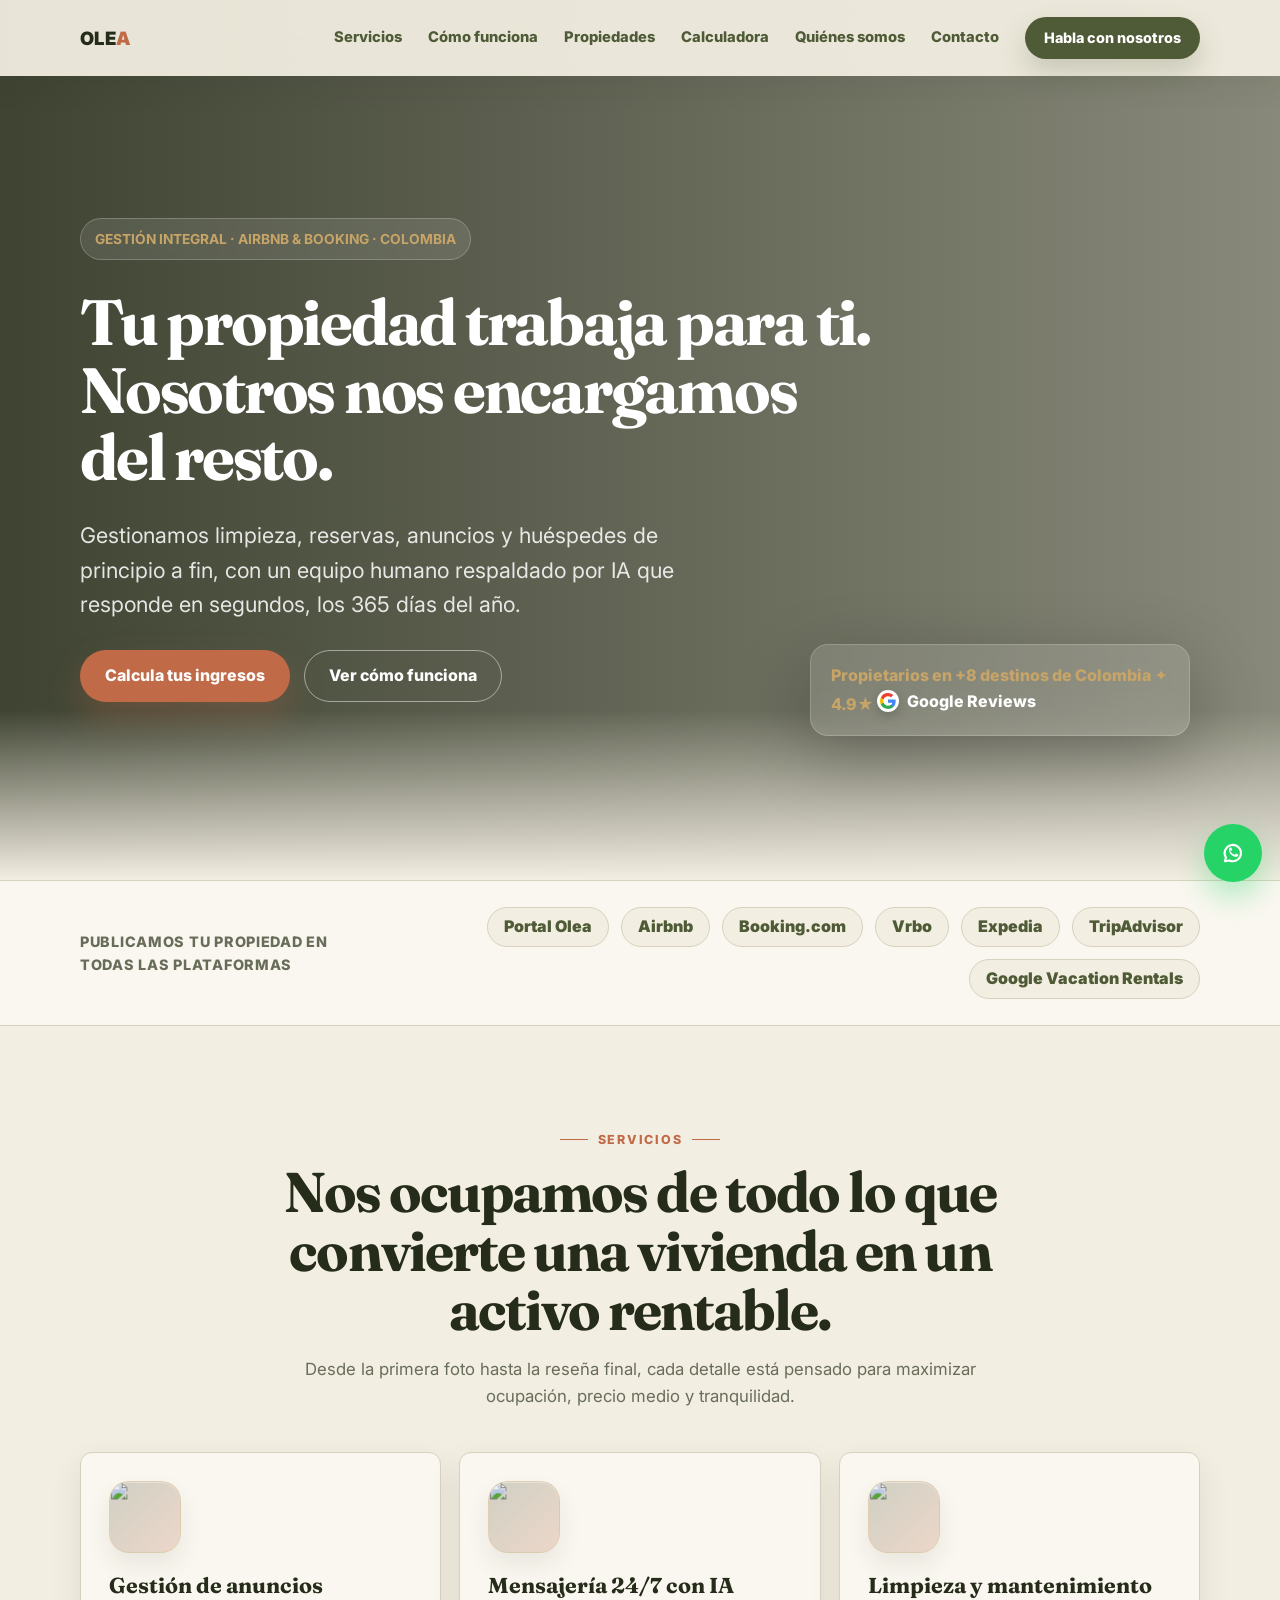
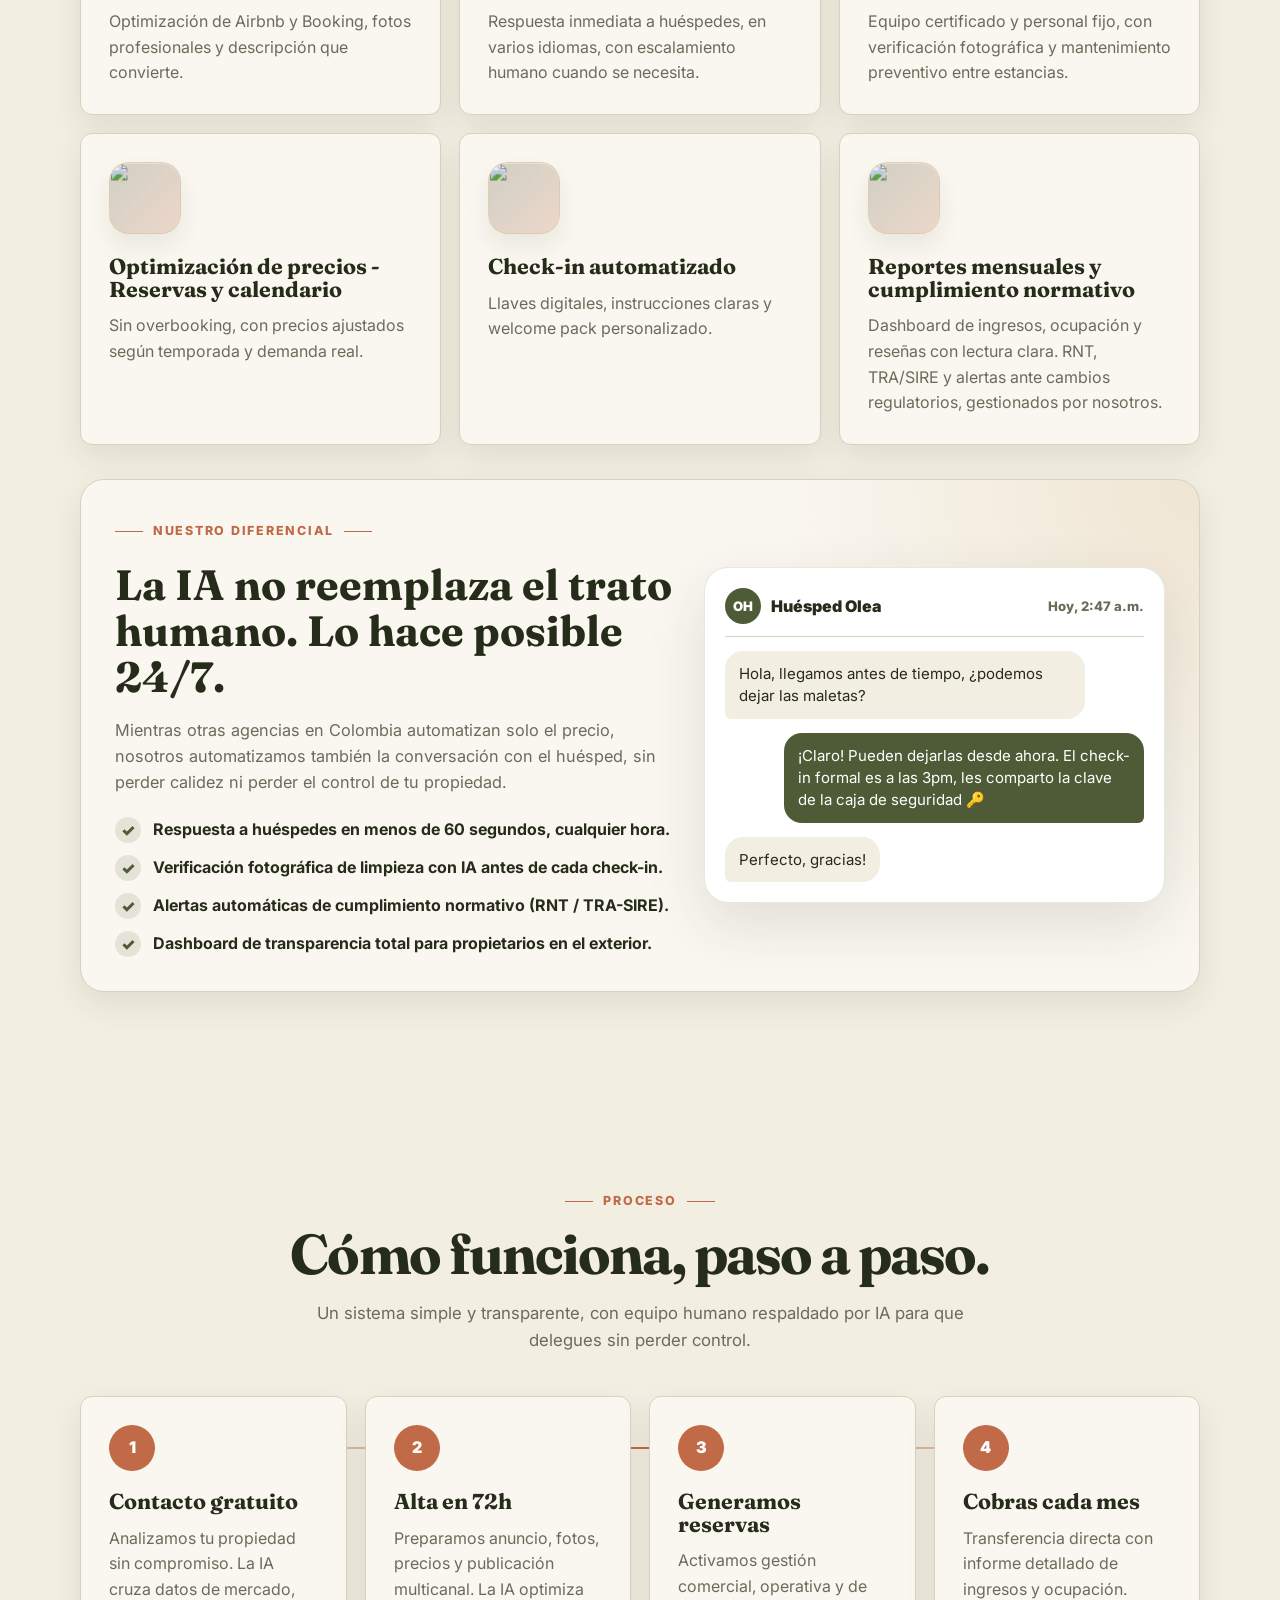
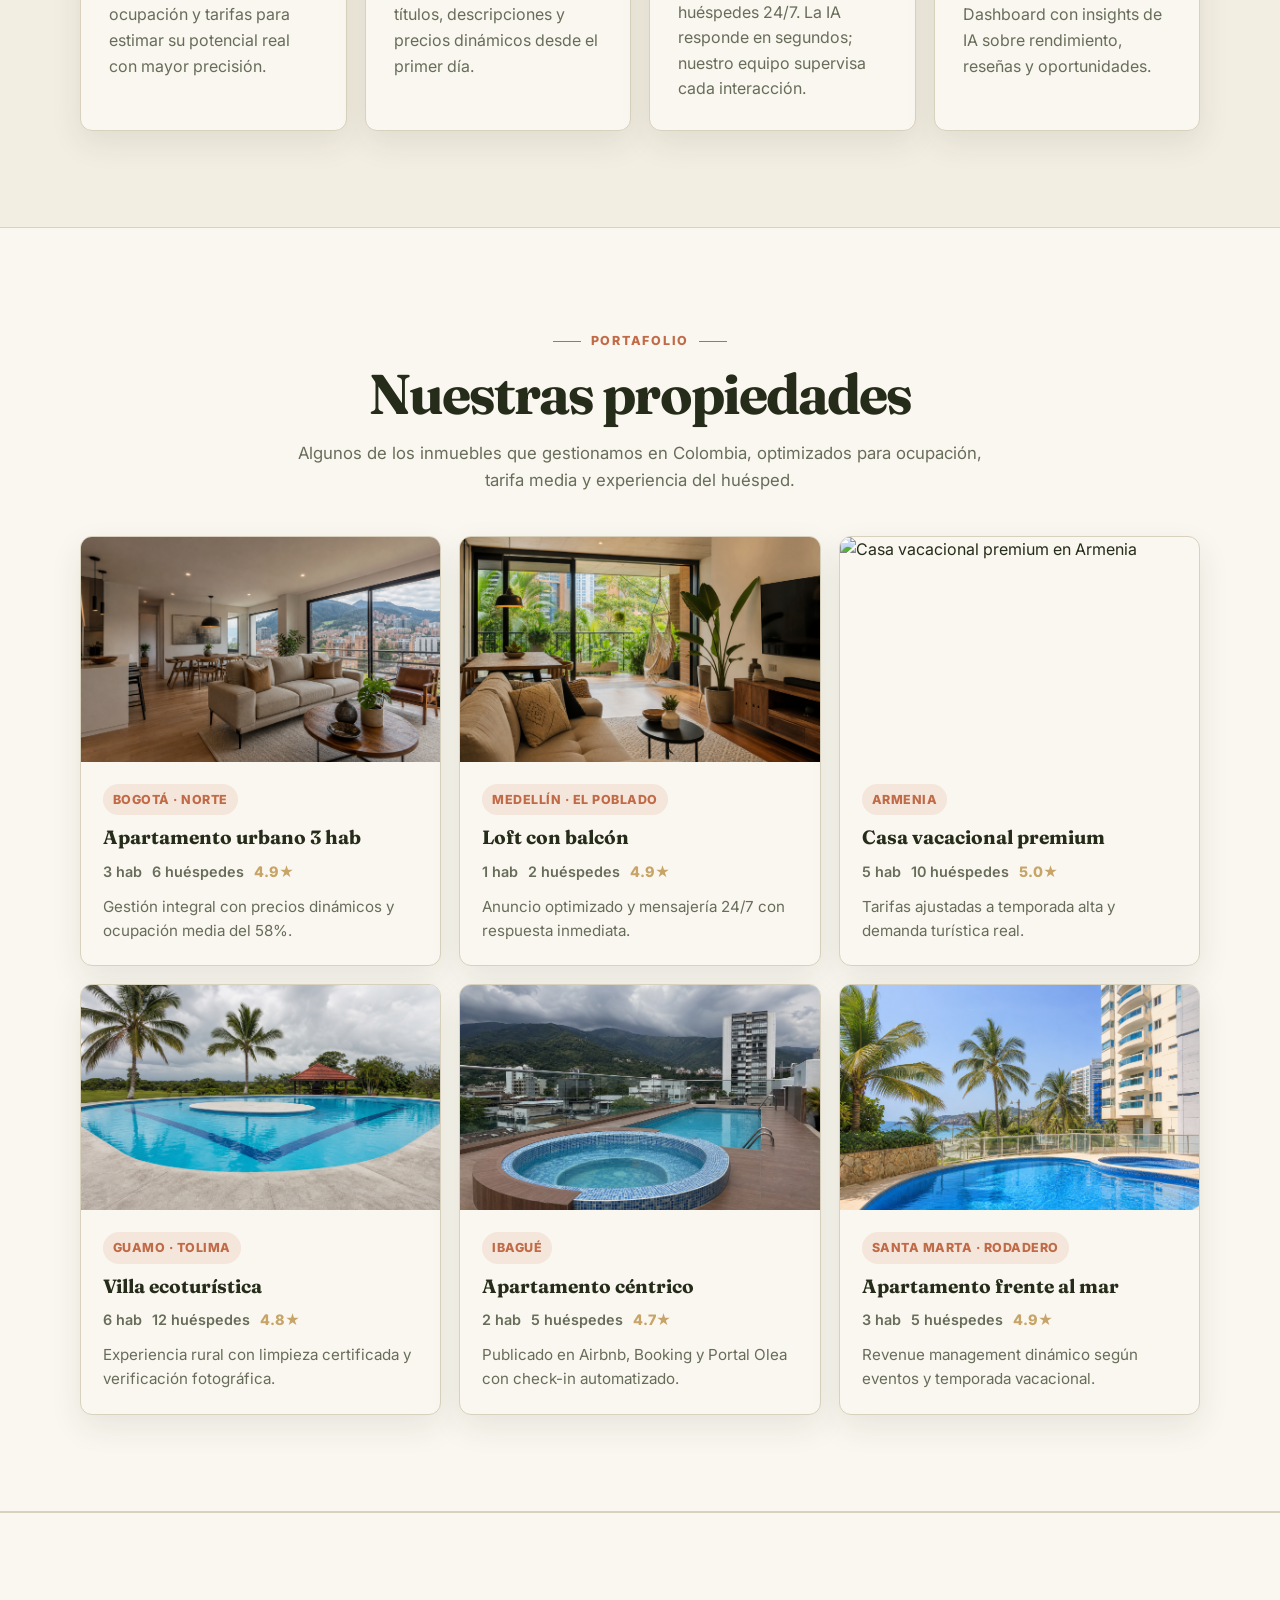
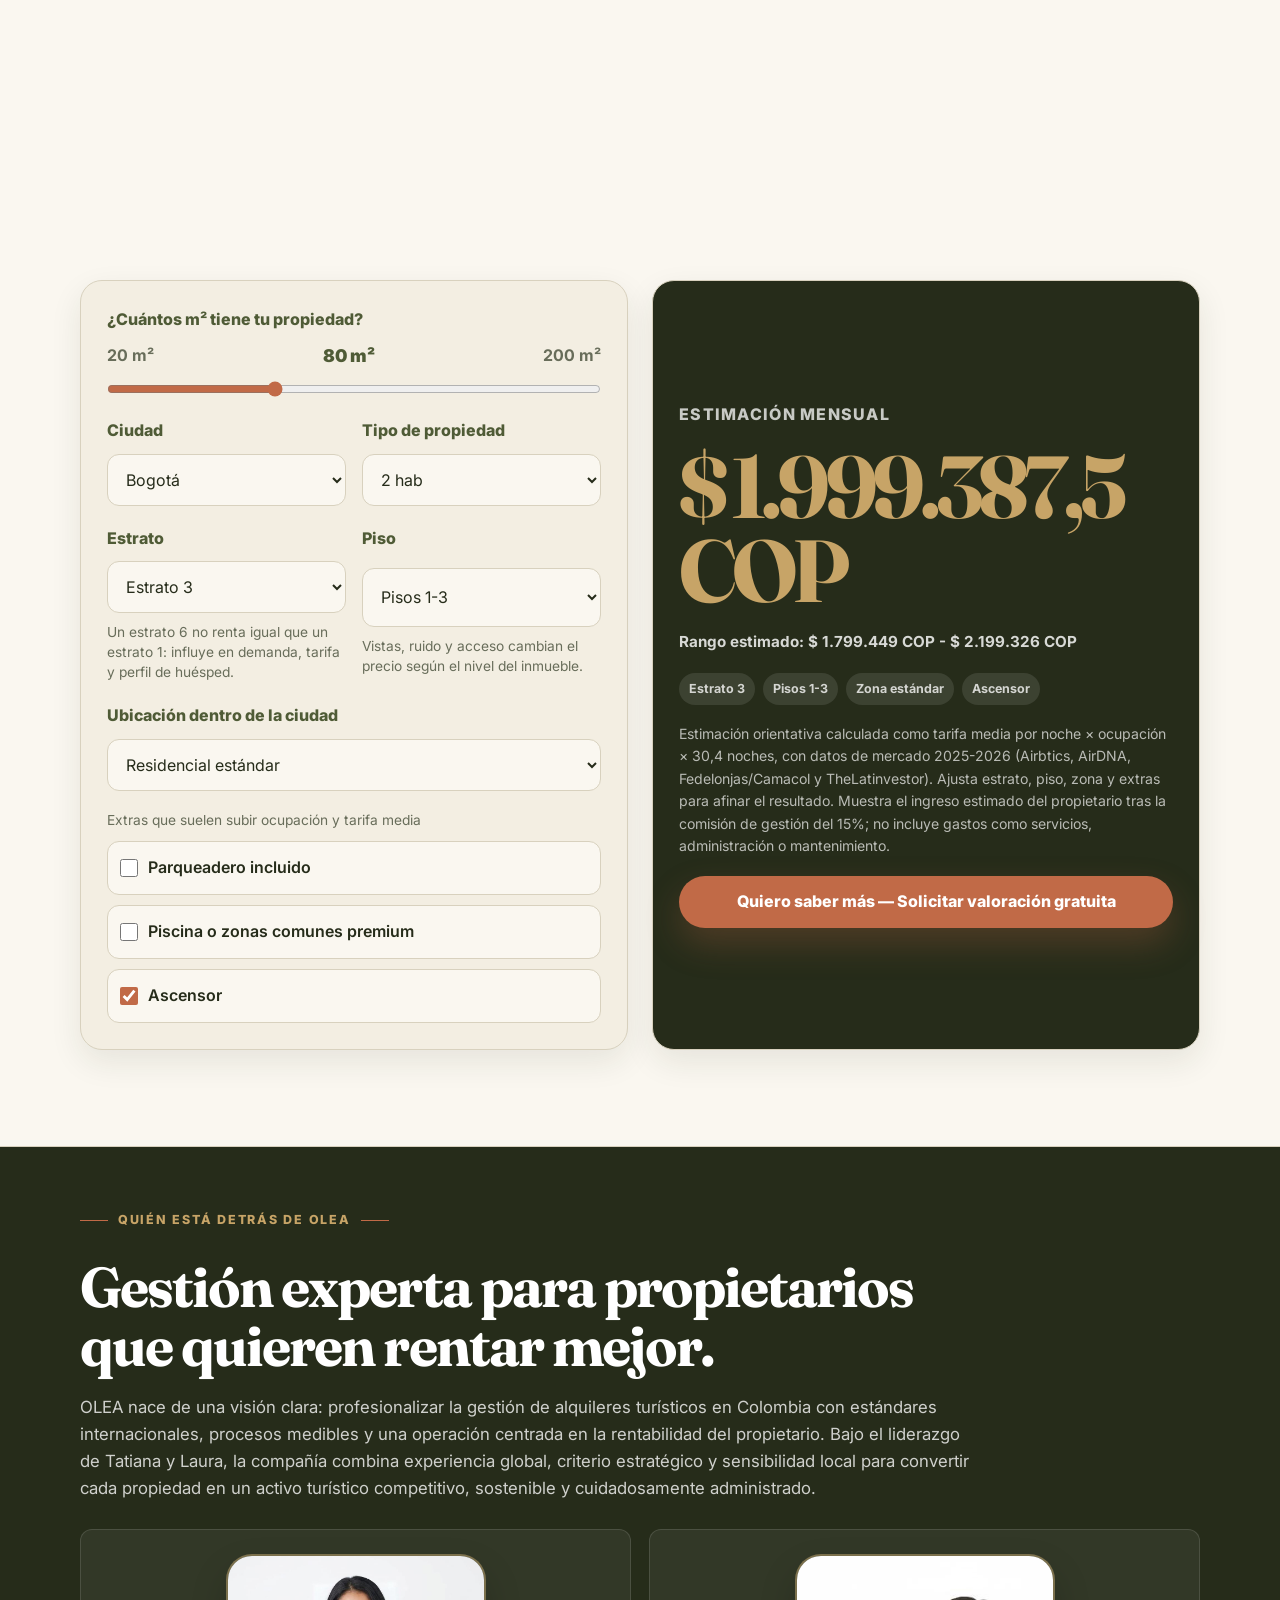
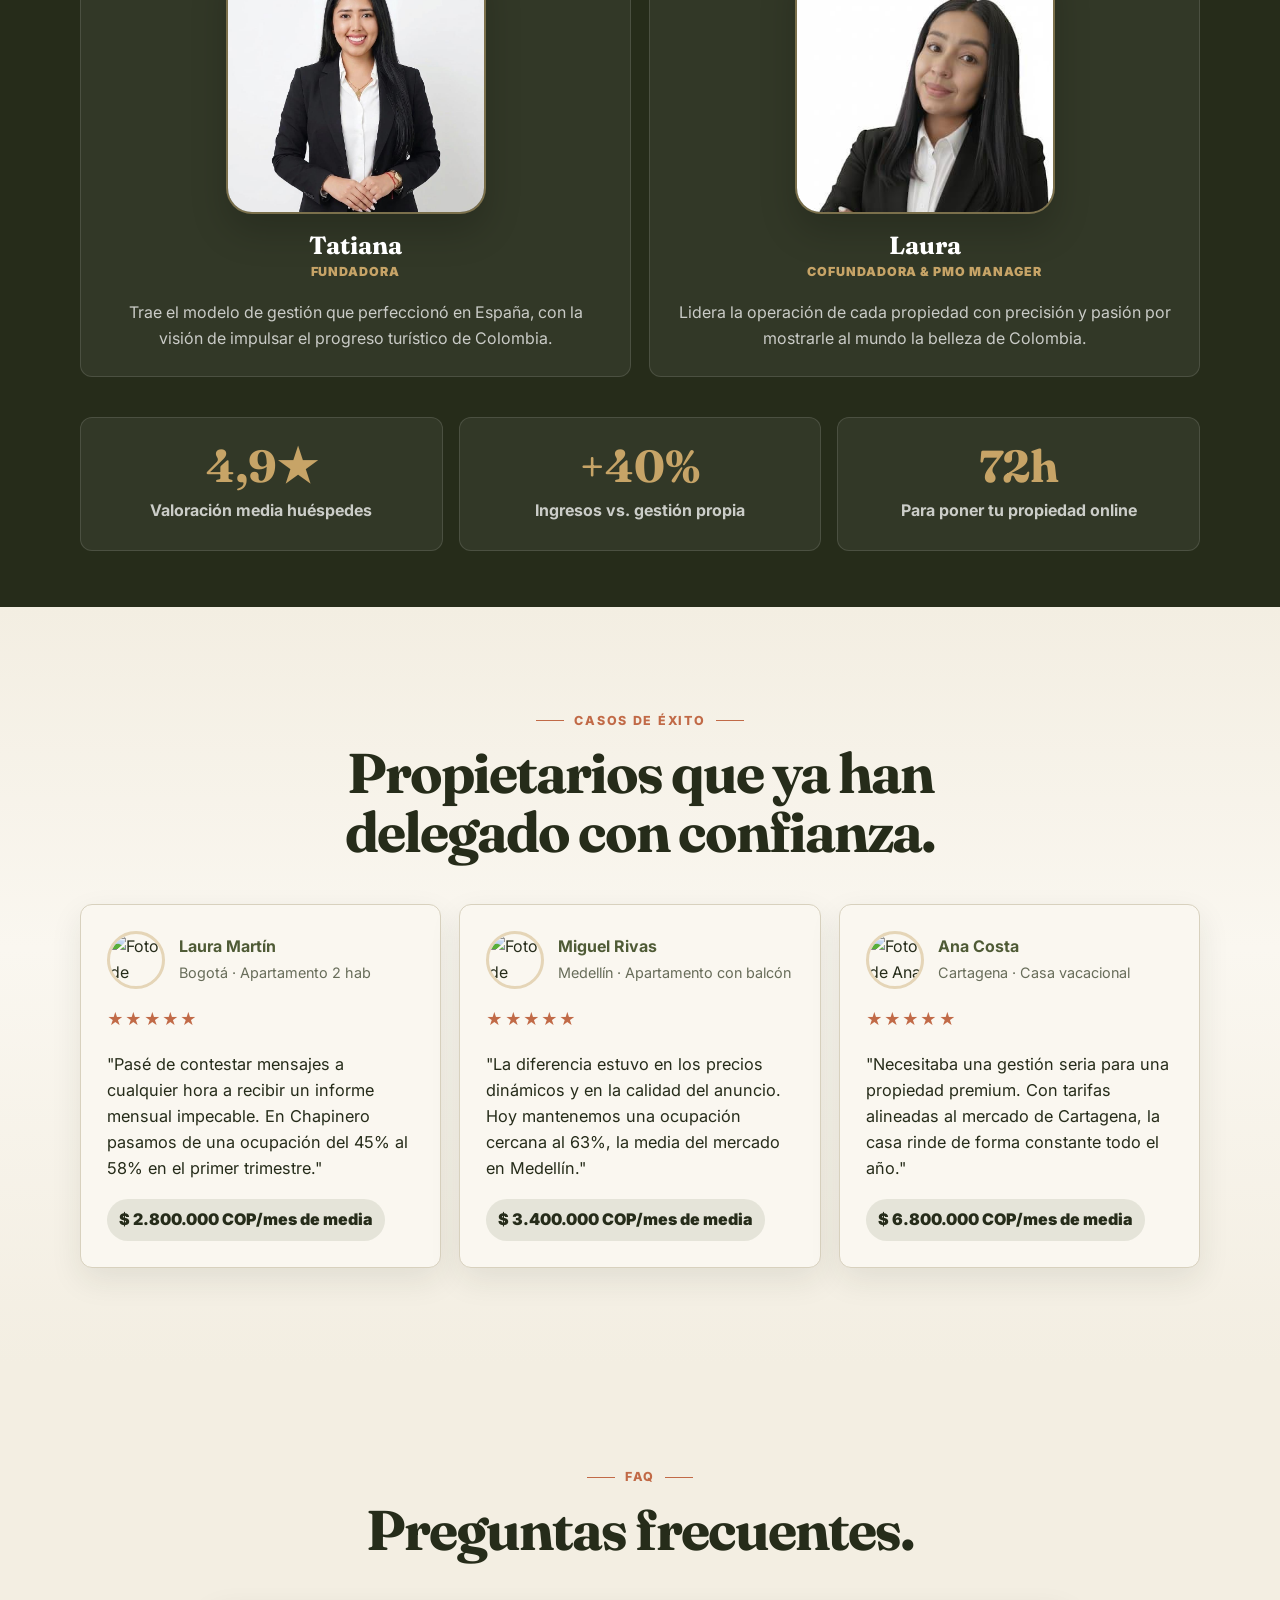
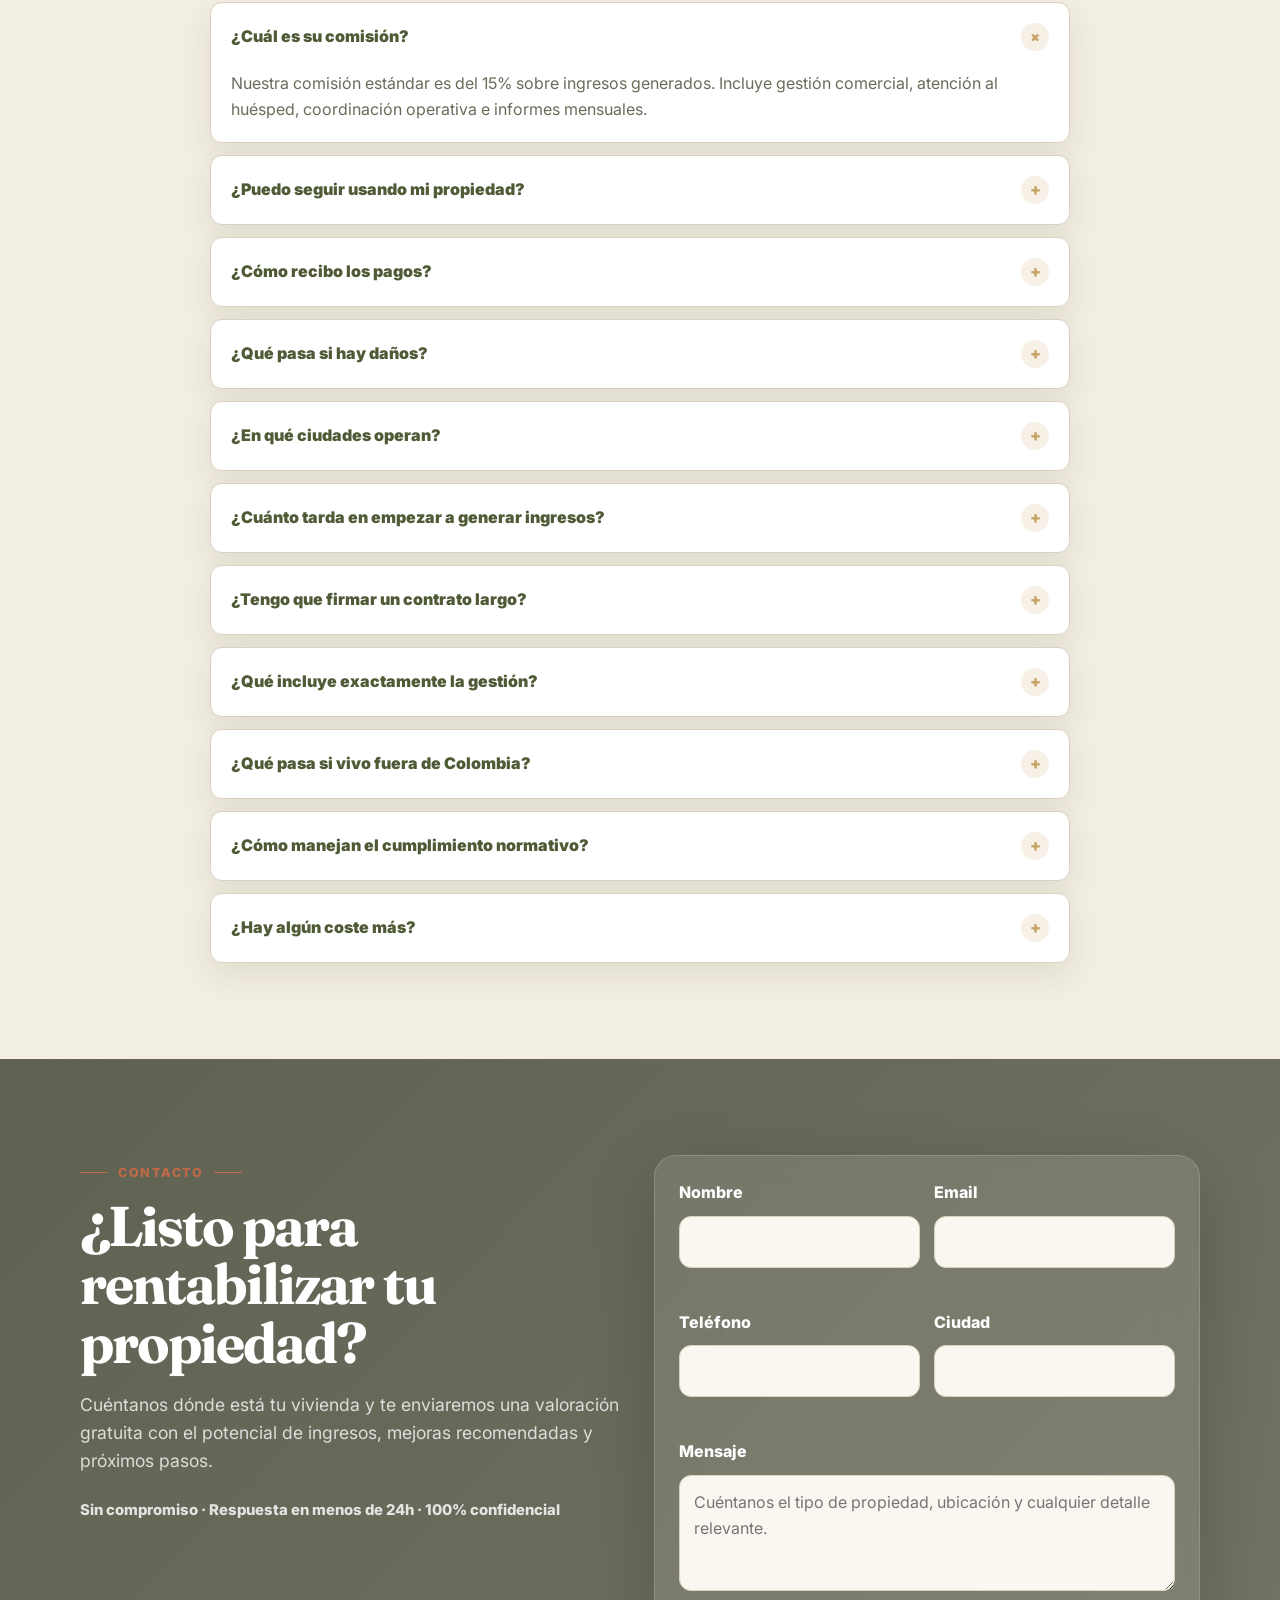
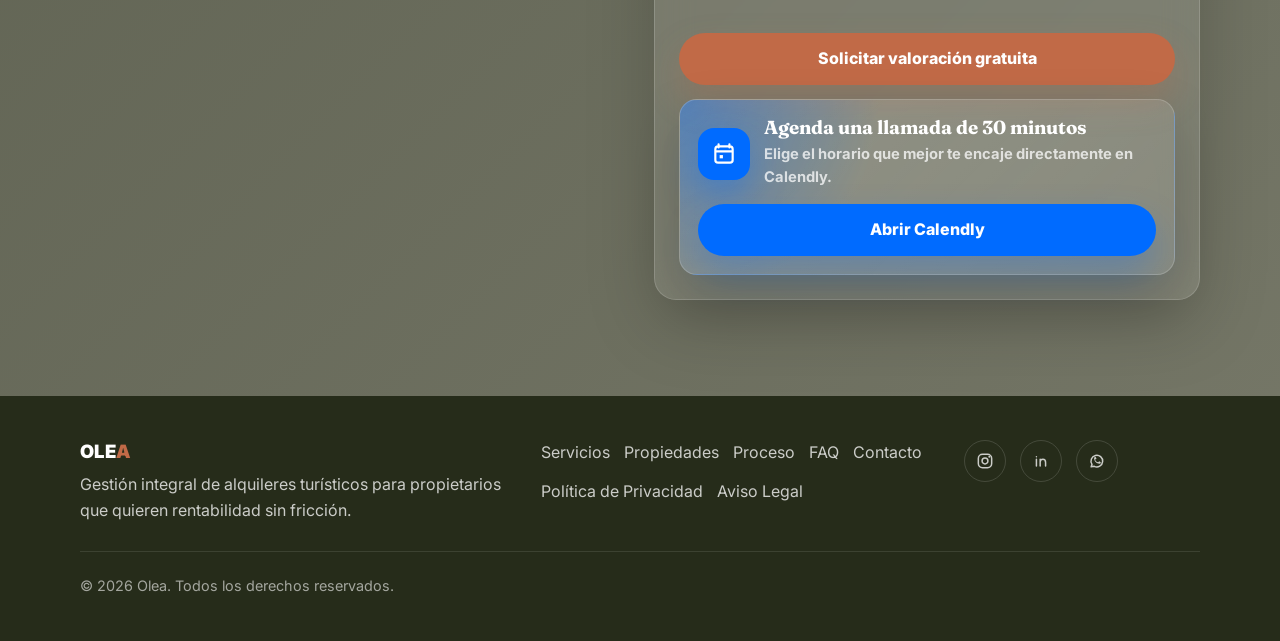
==== commit 9027194d: "Update landing page property and about content. Co-authored-by: Cursor <cursoragent@cursor.com>" ====
--- a/index.html
+++ b/index.html
@@ -1372,6 +1372,10 @@
 
     .footer .logo {
       margin-bottom: 12px;
+    }
+
+    .footer .brand-ole {
+      color: var(--white);
     }
 
     .footer-links,
@@ -1994,8 +1998,8 @@
               <span class="property-location">Guamo · Tolima</span>
               <h3>Villa ecoturística</h3>
               <div class="property-meta">
-                <span>4 hab</span>
-                <span>10 huéspedes</span>
+                <span>6 hab</span>
+                <span>12 huéspedes</span>
                 <span class="property-rating">4.8★</span>
               </div>
               <p>Experiencia rural con limpieza certificada y verificación fotográfica.</p>
@@ -2020,8 +2024,8 @@
               <span class="property-location">Santa Marta · Rodadero</span>
               <h3>Apartamento frente al mar</h3>
               <div class="property-meta">
-                <span>2 hab</span>
-                <span>6 huéspedes</span>
+                <span>3 hab</span>
+                <span>5 huéspedes</span>
                 <span class="property-rating">4.9★</span>
               </div>
               <p>Revenue management dinámico según eventos y temporada vacacional.</p>
@@ -2144,8 +2148,8 @@
         <div class="about-story reveal">
           <div class="about-copy">
             <span class="eyebrow">Quién está detrás de Olea</span>
-            <h2>Una idea nacida en España, traída a Colombia por convicción.</h2>
-            <p>OLEA nació cuando Tatiana, gestionando una propiedad en Madrid desde Dubái, decidió traer ese estándar internacional de hospitalidad a Colombia, convencida de que su país merece - y tiene el talento para sostener - un nivel de servicio a la altura de cualquier mercado del mundo. El nombre y el verde oliva vienen de ahí: del olivo mediterráneo, símbolo de paz, abundancia y cuidado a largo plazo.</p>
+            <h2>Gestión experta para propietarios que quieren rentar mejor.</h2>
+            <p>OLEA nace de una visión clara: profesionalizar la gestión de alquileres turísticos en Colombia con estándares internacionales, procesos medibles y una operación centrada en la rentabilidad del propietario. Bajo el liderazgo de Tatiana y Laura, la compañía combina experiencia global, criterio estratégico y sensibilidad local para convertir cada propiedad en un activo turístico competitivo, sostenible y cuidadosamente administrado.</p>
           </div>
           <div class="founder-grid">
             <article class="founder-card">
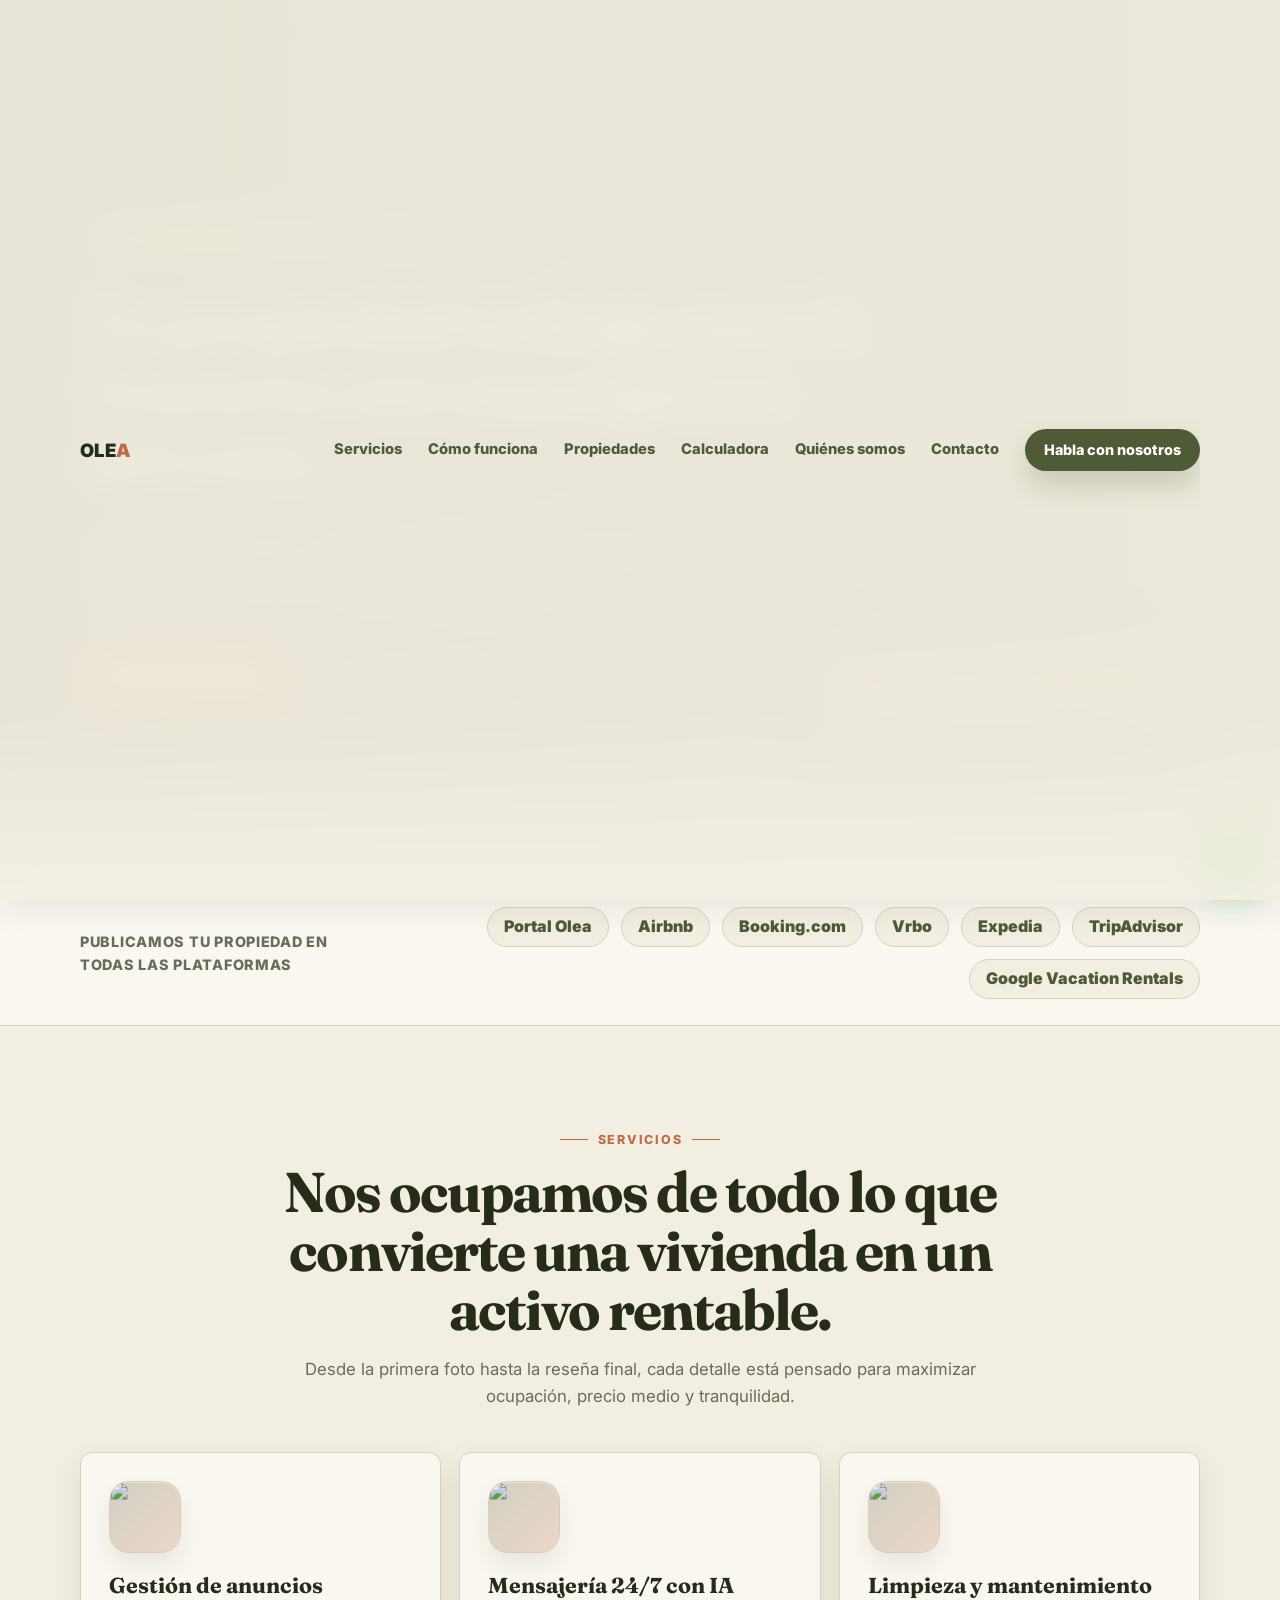
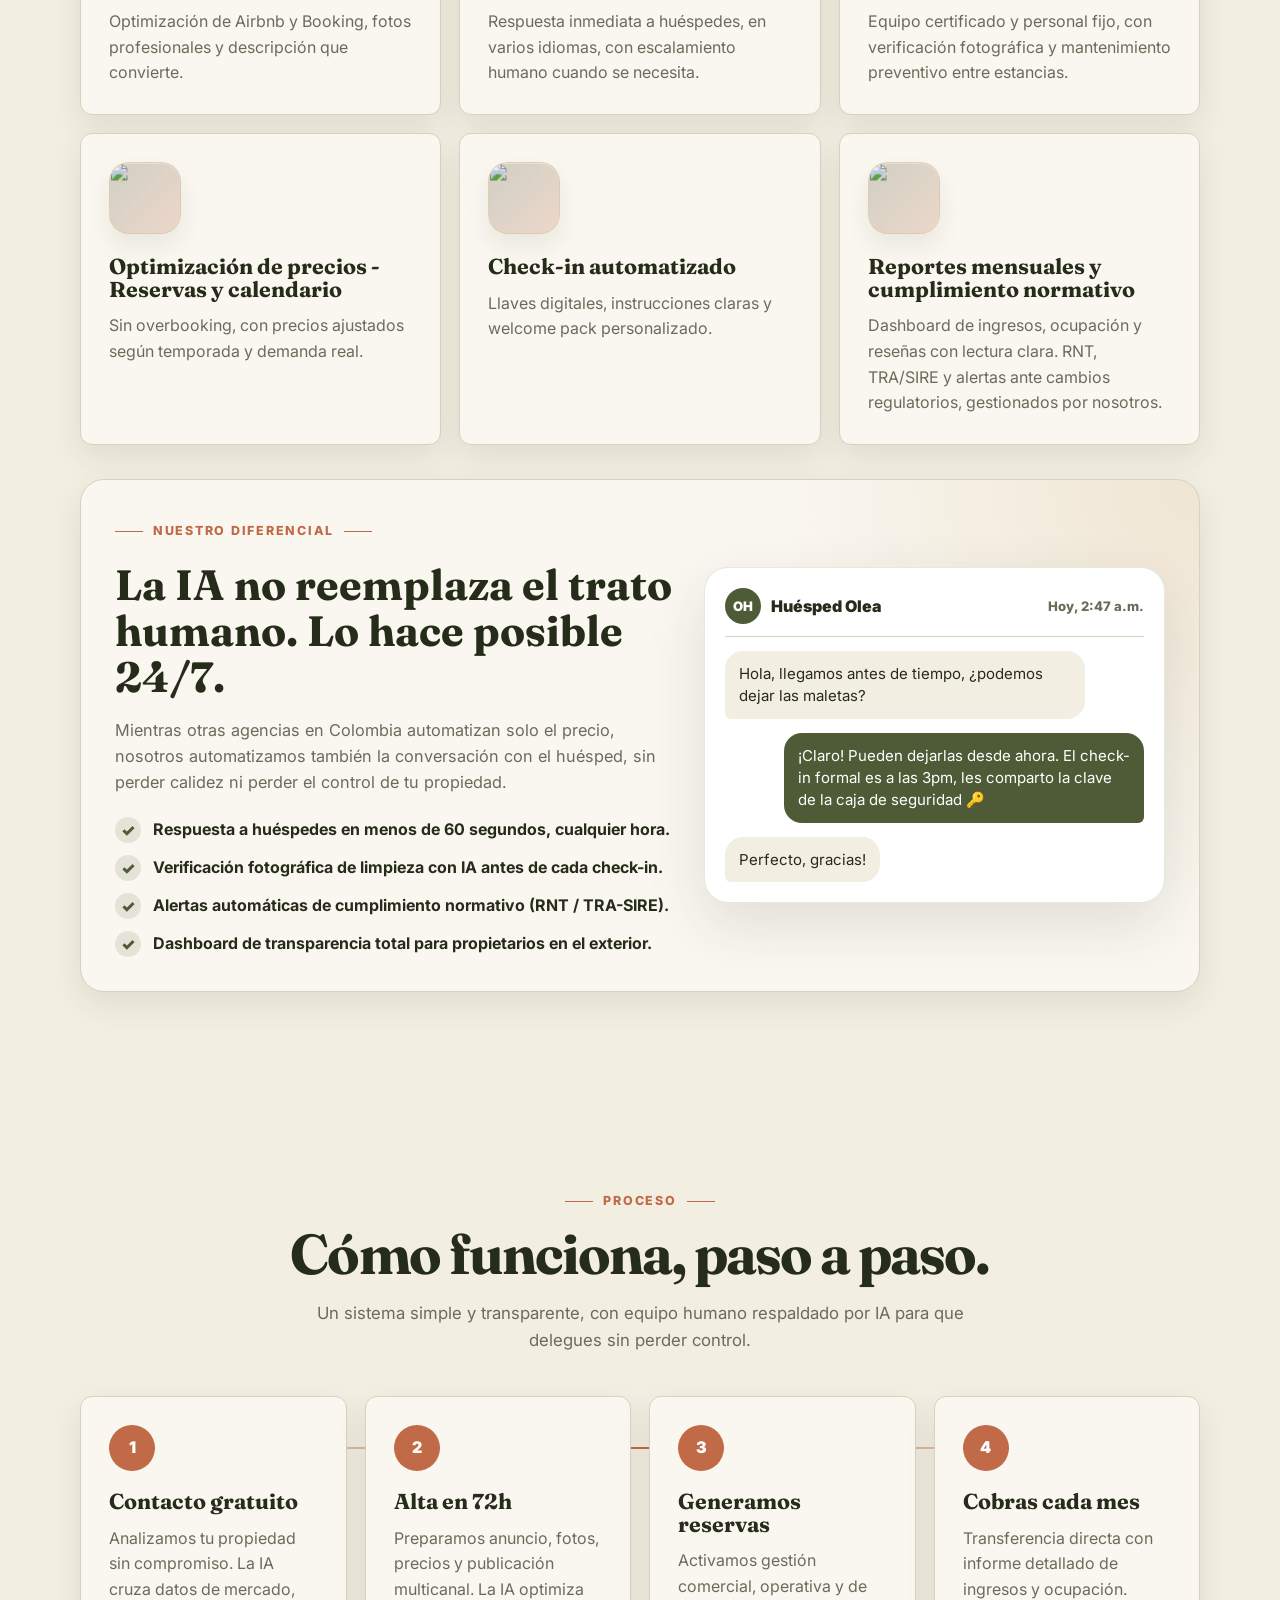
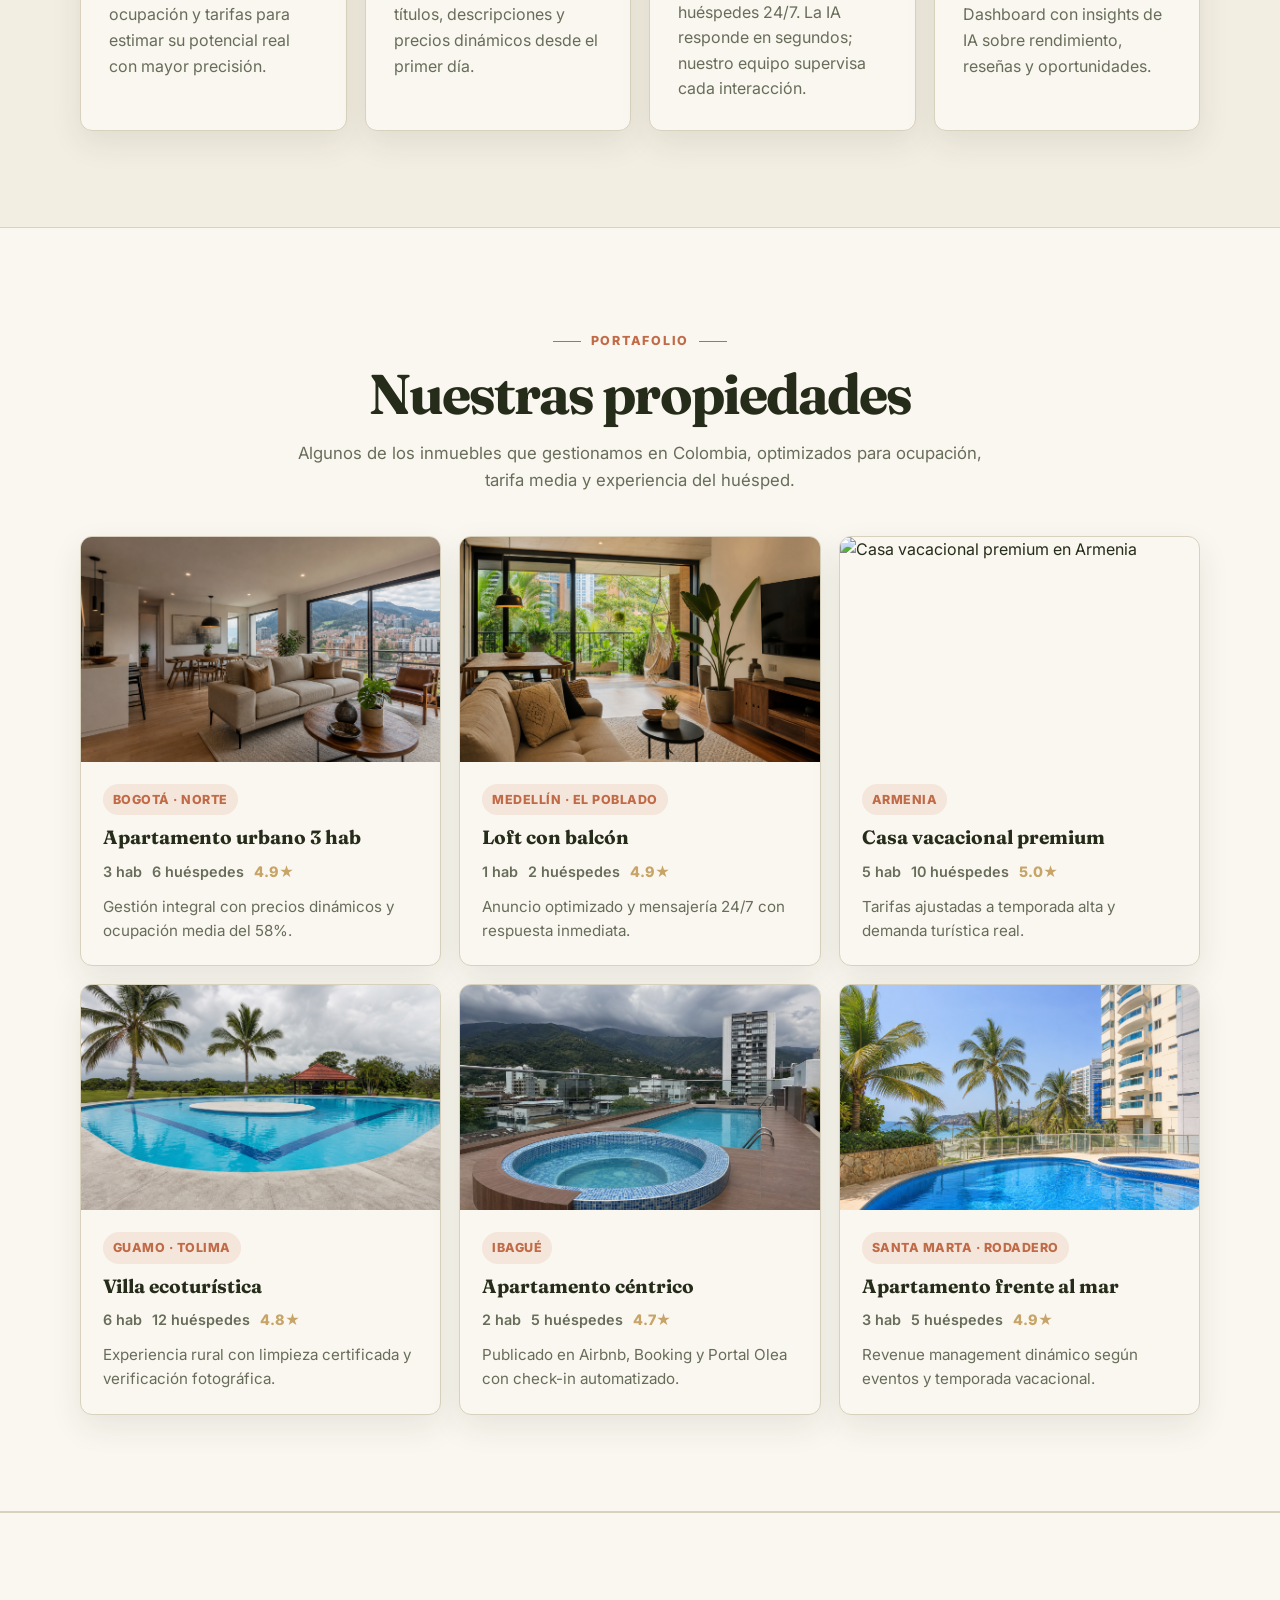
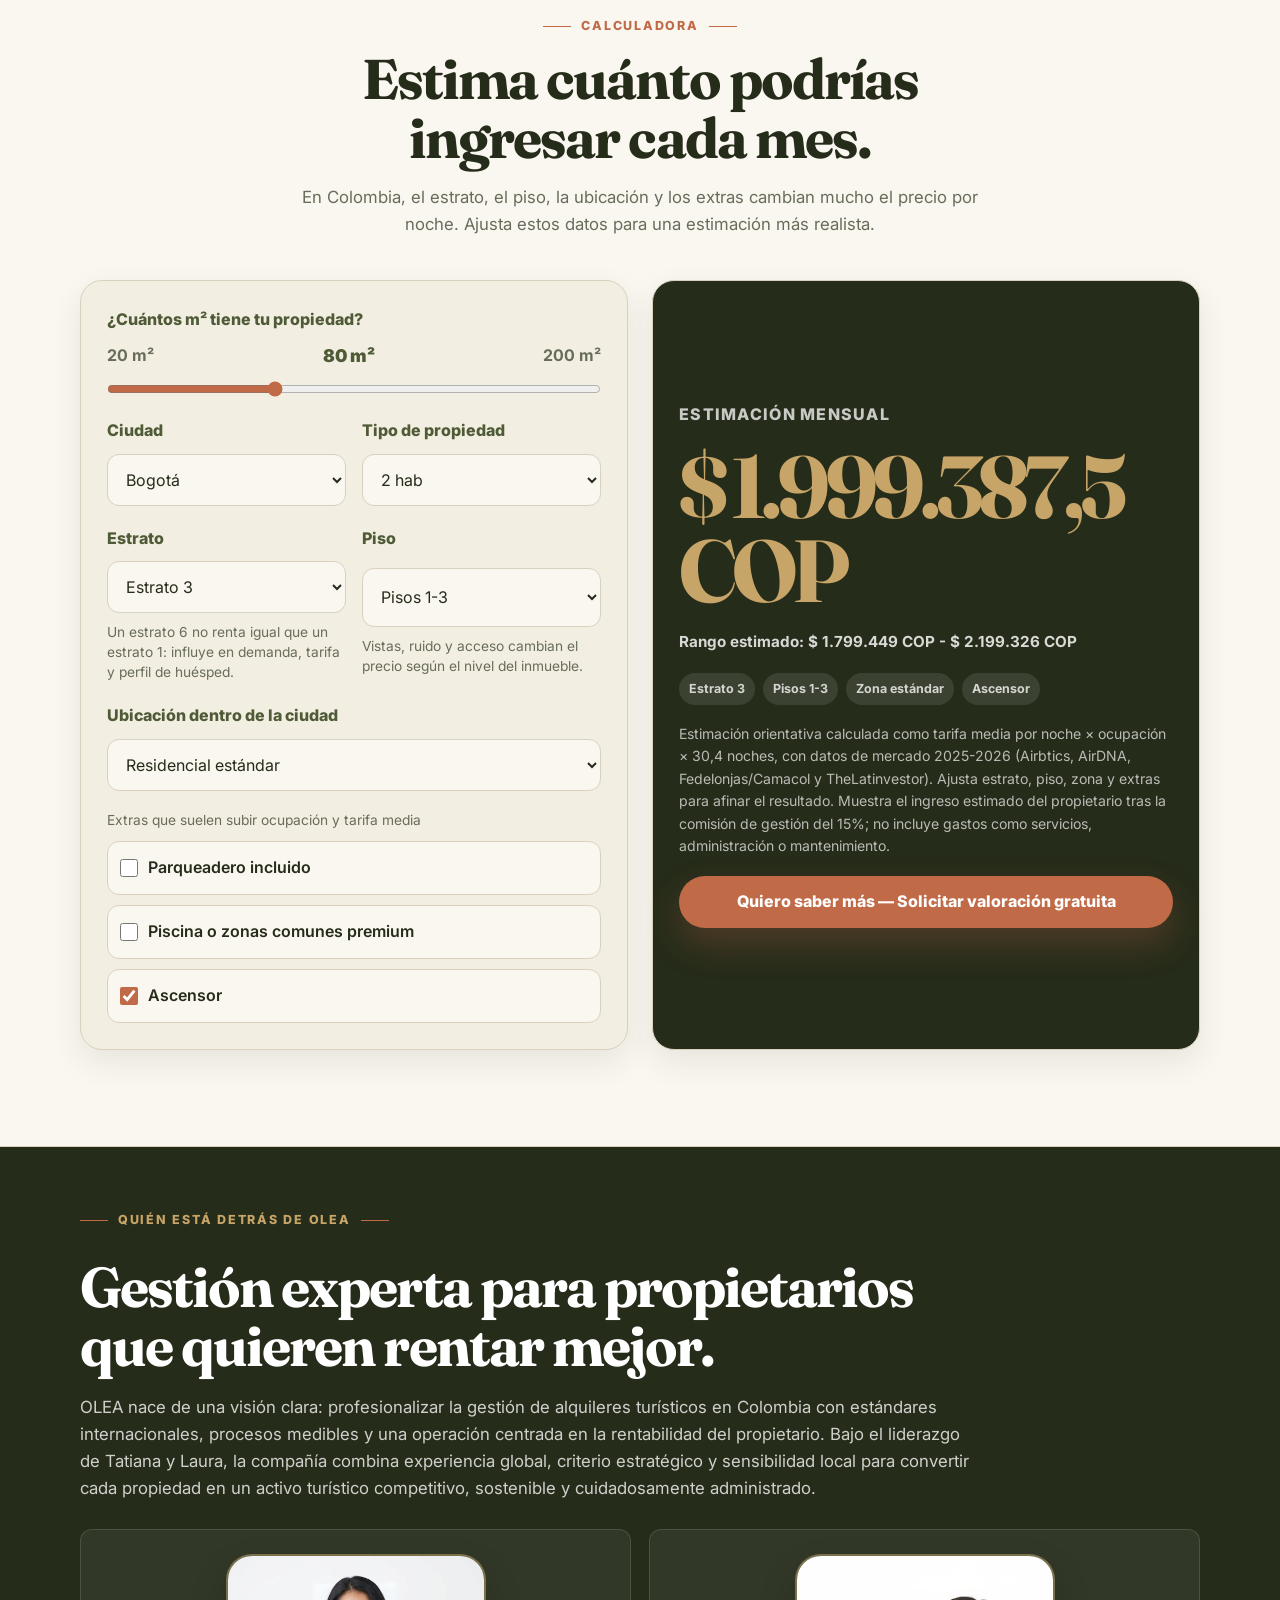
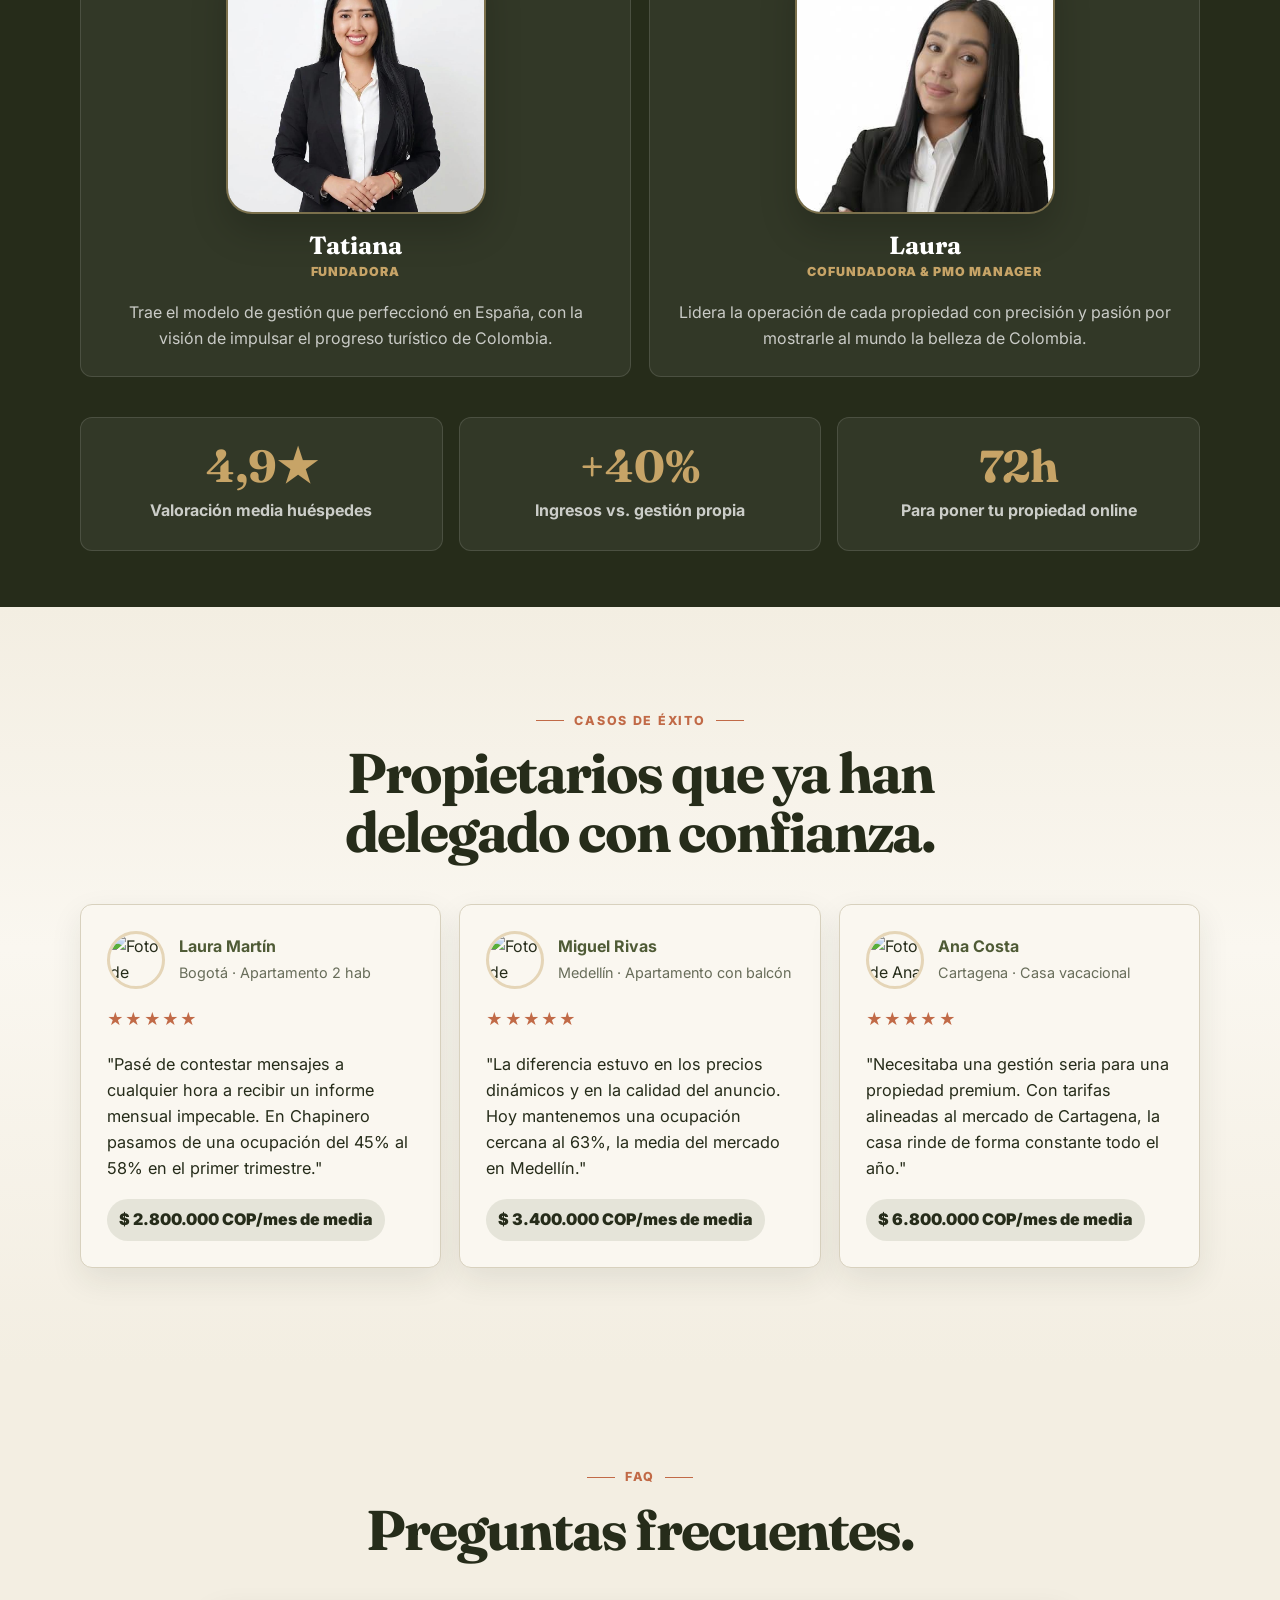
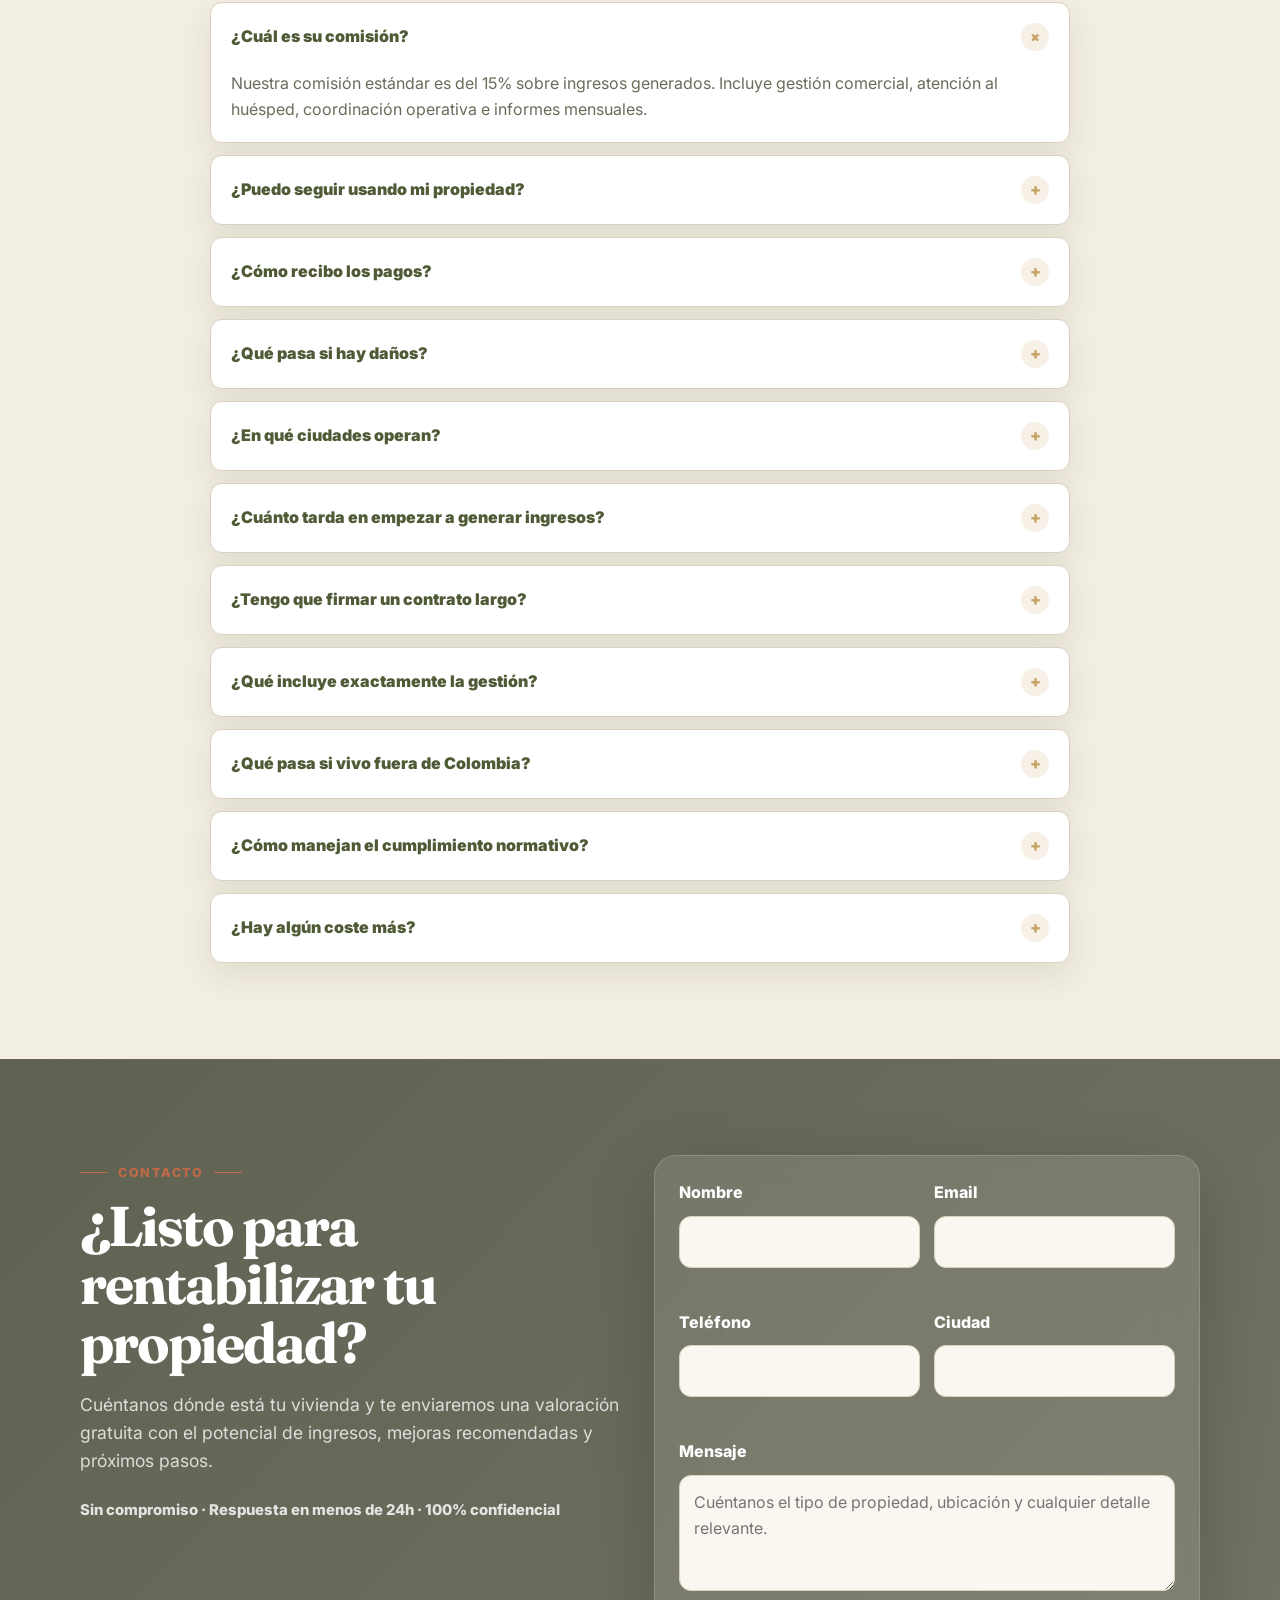
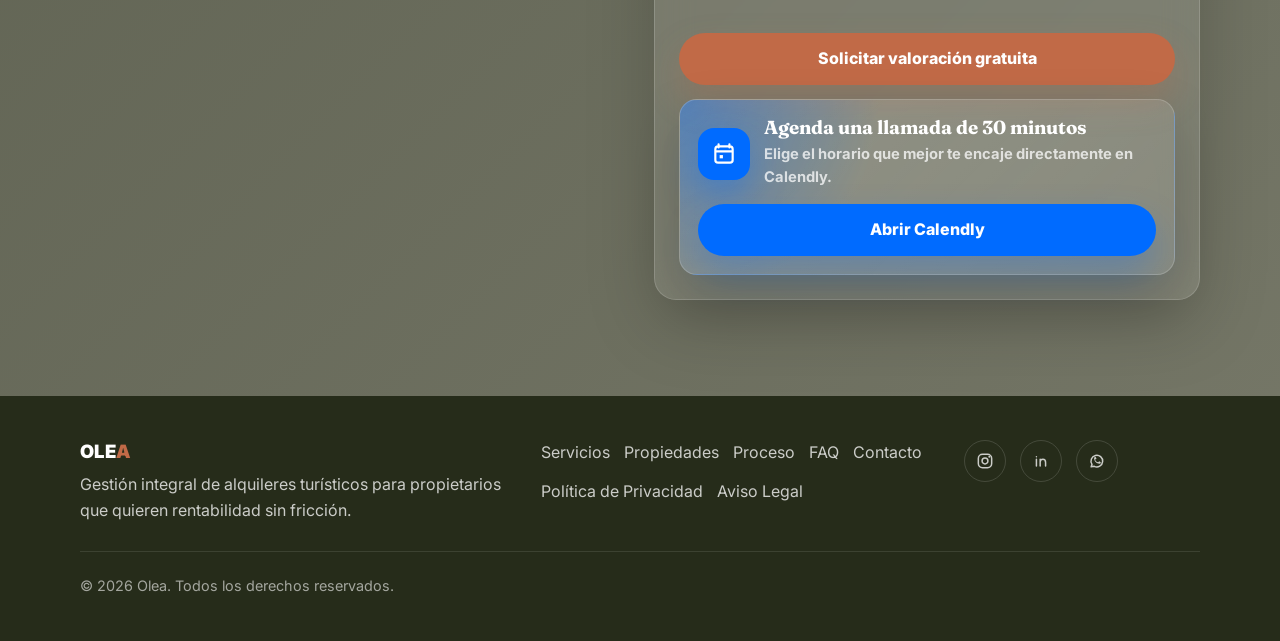
==== commit 1725cdf0: "Improve mobile responsive layout. Co-authored-by: Cursor <cursoragent@cursor.com>" ====
--- a/index.html
+++ b/index.html
@@ -66,6 +66,10 @@
       overflow-x: hidden;
     }
 
+    body.menu-open {
+      overflow: hidden;
+    }
+
     img,
     svg {
       display: block;
@@ -277,6 +281,8 @@
       align-items: center;
       justify-content: center;
       gap: 28px;
+      min-height: 100dvh;
+      overflow-y: auto;
       background: rgba(38, 44, 26, 0.97);
       color: var(--white);
       font-weight: 800;
@@ -1438,12 +1444,35 @@
         --container: min(100% - 22px, 1120px);
       }
 
+      html {
+        scroll-padding-top: 76px;
+      }
+
       body {
         font-size: 0.97rem;
       }
 
+      h1,
+      h2,
+      h3,
+      p,
+      a,
+      span,
+      strong {
+        overflow-wrap: anywhere;
+      }
+
+      .section {
+        padding: 52px 0;
+      }
+
       .section-heading {
+        max-width: 100%;
         margin-bottom: 30px;
+      }
+
+      .section-heading p {
+        font-size: 0.98rem;
       }
 
       .eyebrow {
@@ -1468,30 +1497,53 @@
         min-height: 68px;
       }
 
+      .brand-word {
+        font-size: 1.05rem;
+      }
+
       .nav-links {
-        gap: 22px;
-        padding: 92px 22px 34px;
+        justify-content: flex-start;
+        gap: 18px;
+        min-height: 100dvh;
+        padding: 96px 22px max(34px, env(safe-area-inset-bottom));
         text-align: center;
       }
 
       .nav-links a {
+        width: min(100%, 320px);
+        padding: 6px 0;
         font-size: 1.05rem;
       }
 
       .nav-links .nav-cta {
-        width: min(100%, 280px);
+        width: min(100%, 320px);
         margin-top: 4px;
+      }
+
+      .menu-toggle {
+        width: 44px;
+        height: 44px;
       }
 
       .hero {
         min-height: auto;
-        padding: 112px 0 58px;
+        padding: 104px 0 54px;
         text-align: center;
       }
 
       .hero-content {
+        gap: 18px;
         justify-items: center;
         max-width: 100%;
+      }
+
+      .hero-content h1 {
+        font-size: clamp(2rem, 11vw, 3rem);
+      }
+
+      .hero-title-line,
+      .hero-title-line--first {
+        white-space: normal;
       }
 
       .hero-kicker {
@@ -1509,6 +1561,10 @@
         align-items: stretch;
       }
 
+      .hero-actions .btn {
+        justify-content: center;
+      }
+
       .floating-badge {
         width: 100%;
         margin-top: 30px;
@@ -1522,12 +1578,15 @@
 
       .logo-strip {
         gap: 8px;
+        justify-content: center;
       }
 
       .platform {
+        flex: 1 1 138px;
         min-height: 36px;
         padding-inline: 12px;
         font-size: 0.82rem;
+        text-align: center;
       }
 
       .service-card,
@@ -1540,6 +1599,40 @@
         padding: 20px;
       }
 
+      .service-differential {
+        border-radius: 20px;
+      }
+
+      .chat-header,
+      .range-row,
+      .person,
+      .calendly-card-header,
+      .contact-option {
+        align-items: flex-start;
+      }
+
+      .chat-header,
+      .range-row {
+        flex-direction: column;
+      }
+
+      .chat-bubble {
+        max-width: 100%;
+      }
+
+      .calculator-layout,
+      .calculator-fields,
+      .cta-layout,
+      .form-row,
+      .stats-grid,
+      .timeline,
+      .services-grid,
+      .testimonial-grid,
+      .property-grid,
+      .founder-grid {
+        grid-template-columns: 1fr;
+      }
+
       .property-image {
         aspect-ratio: 4 / 3;
       }
@@ -1550,6 +1643,10 @@
 
       .property-meta {
         gap: 8px;
+      }
+
+      .property-location {
+        max-width: 100%;
       }
 
       .result-number {
@@ -1590,6 +1687,10 @@
 
       .footer-grid {
         text-align: center;
+      }
+
+      .footer .logo {
+        justify-content: center;
       }
 
       .footer-links,
@@ -2473,7 +2574,23 @@
       menuToggle.classList.toggle("is-open", isOpen);
       menuToggle.setAttribute("aria-expanded", String(isOpen));
       menuToggle.setAttribute("aria-label", isOpen ? "Cerrar menú" : "Abrir menú");
-      document.body.style.overflow = isOpen ? "hidden" : "";
+      document.body.classList.toggle("menu-open", isOpen);
+    });
+
+    function closeMobileMenu() {
+      navLinks.classList.remove("is-open");
+      menuToggle.classList.remove("is-open");
+      menuToggle.setAttribute("aria-expanded", "false");
+      menuToggle.setAttribute("aria-label", "Abrir menú");
+      document.body.classList.remove("menu-open");
+    }
+
+    document.addEventListener("keydown", (event) => {
+      if (event.key === "Escape") closeMobileMenu();
+    });
+
+    window.addEventListener("resize", () => {
+      if (window.innerWidth >= 1024) closeMobileMenu();
     });
 
     document.querySelectorAll('a[href^="#"]').forEach((link) => {
@@ -2484,10 +2601,7 @@
         if (!target) return;
 
         event.preventDefault();
-        navLinks.classList.remove("is-open");
-        menuToggle.classList.remove("is-open");
-        menuToggle.setAttribute("aria-expanded", "false");
-        document.body.style.overflow = "";
+        closeMobileMenu();
         target.scrollIntoView({ behavior: prefersReducedMotion ? "auto" : "smooth", block: "start" });
       });
     });
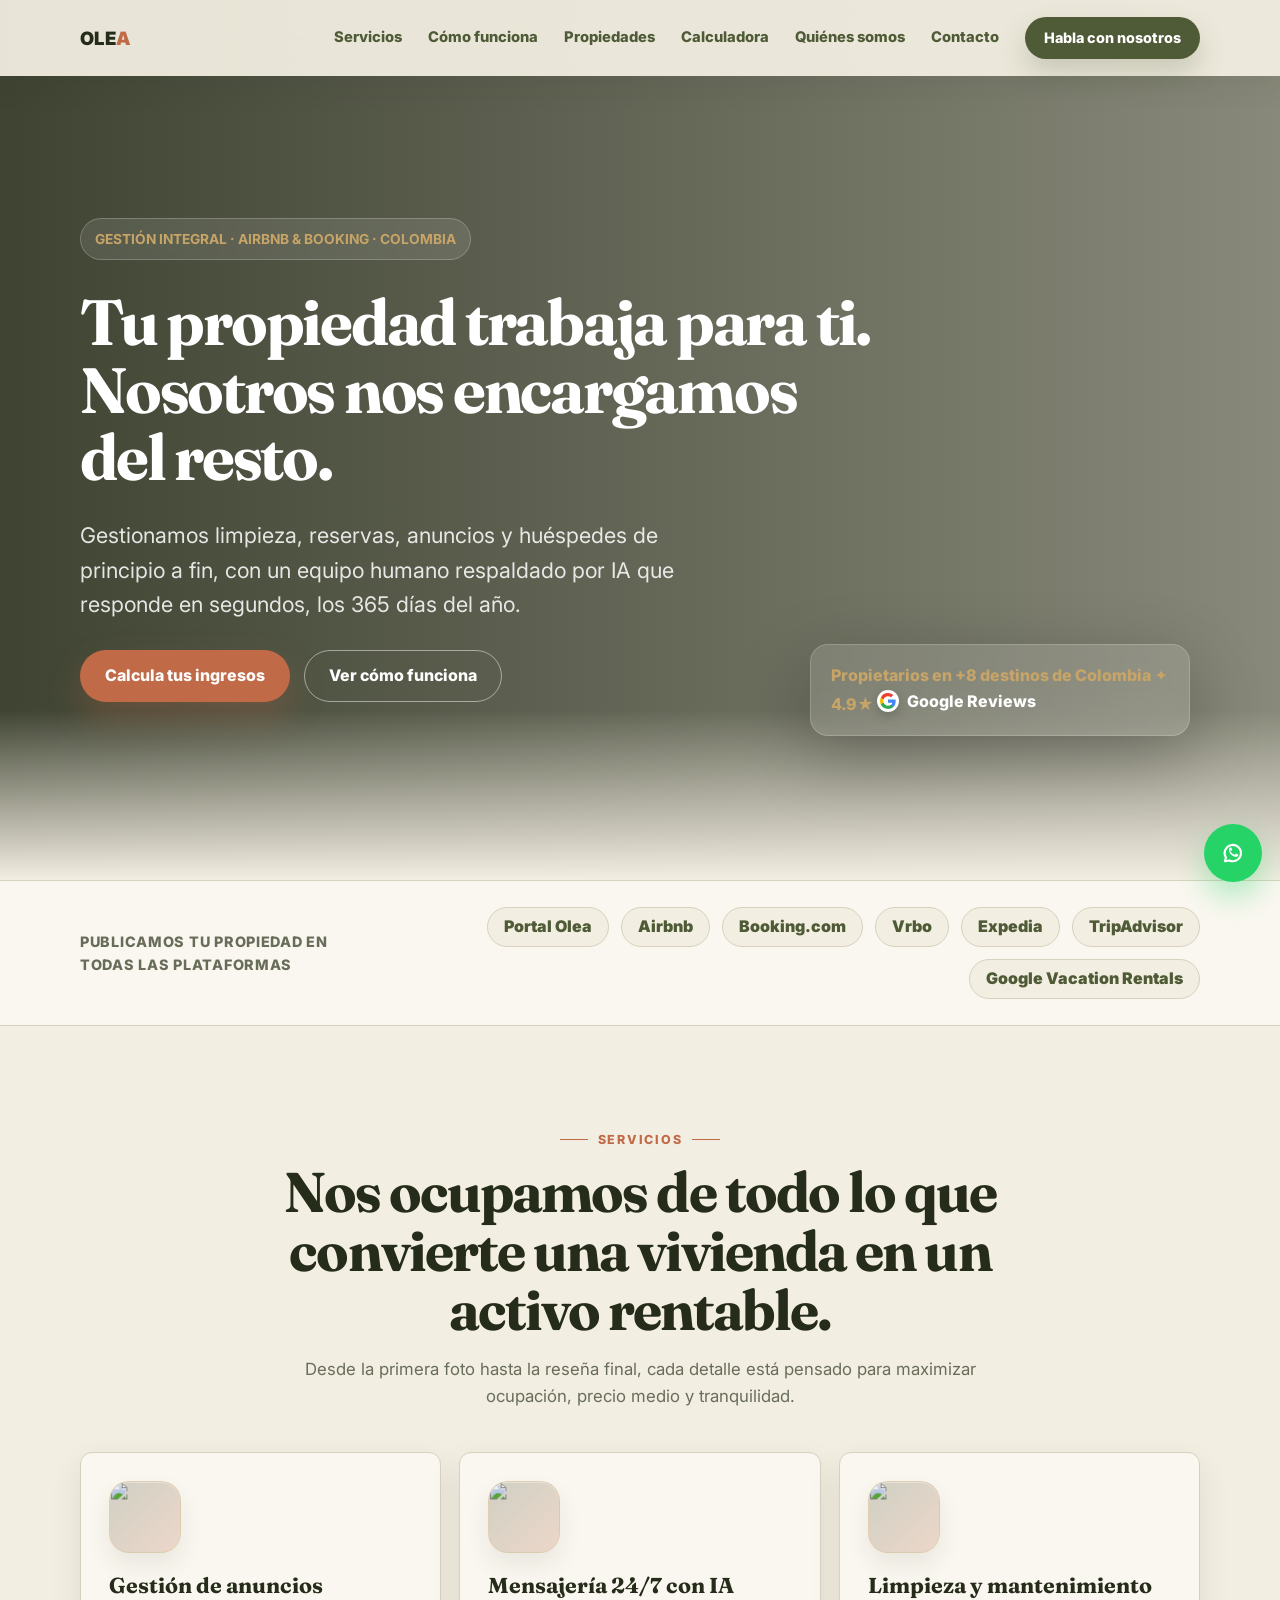
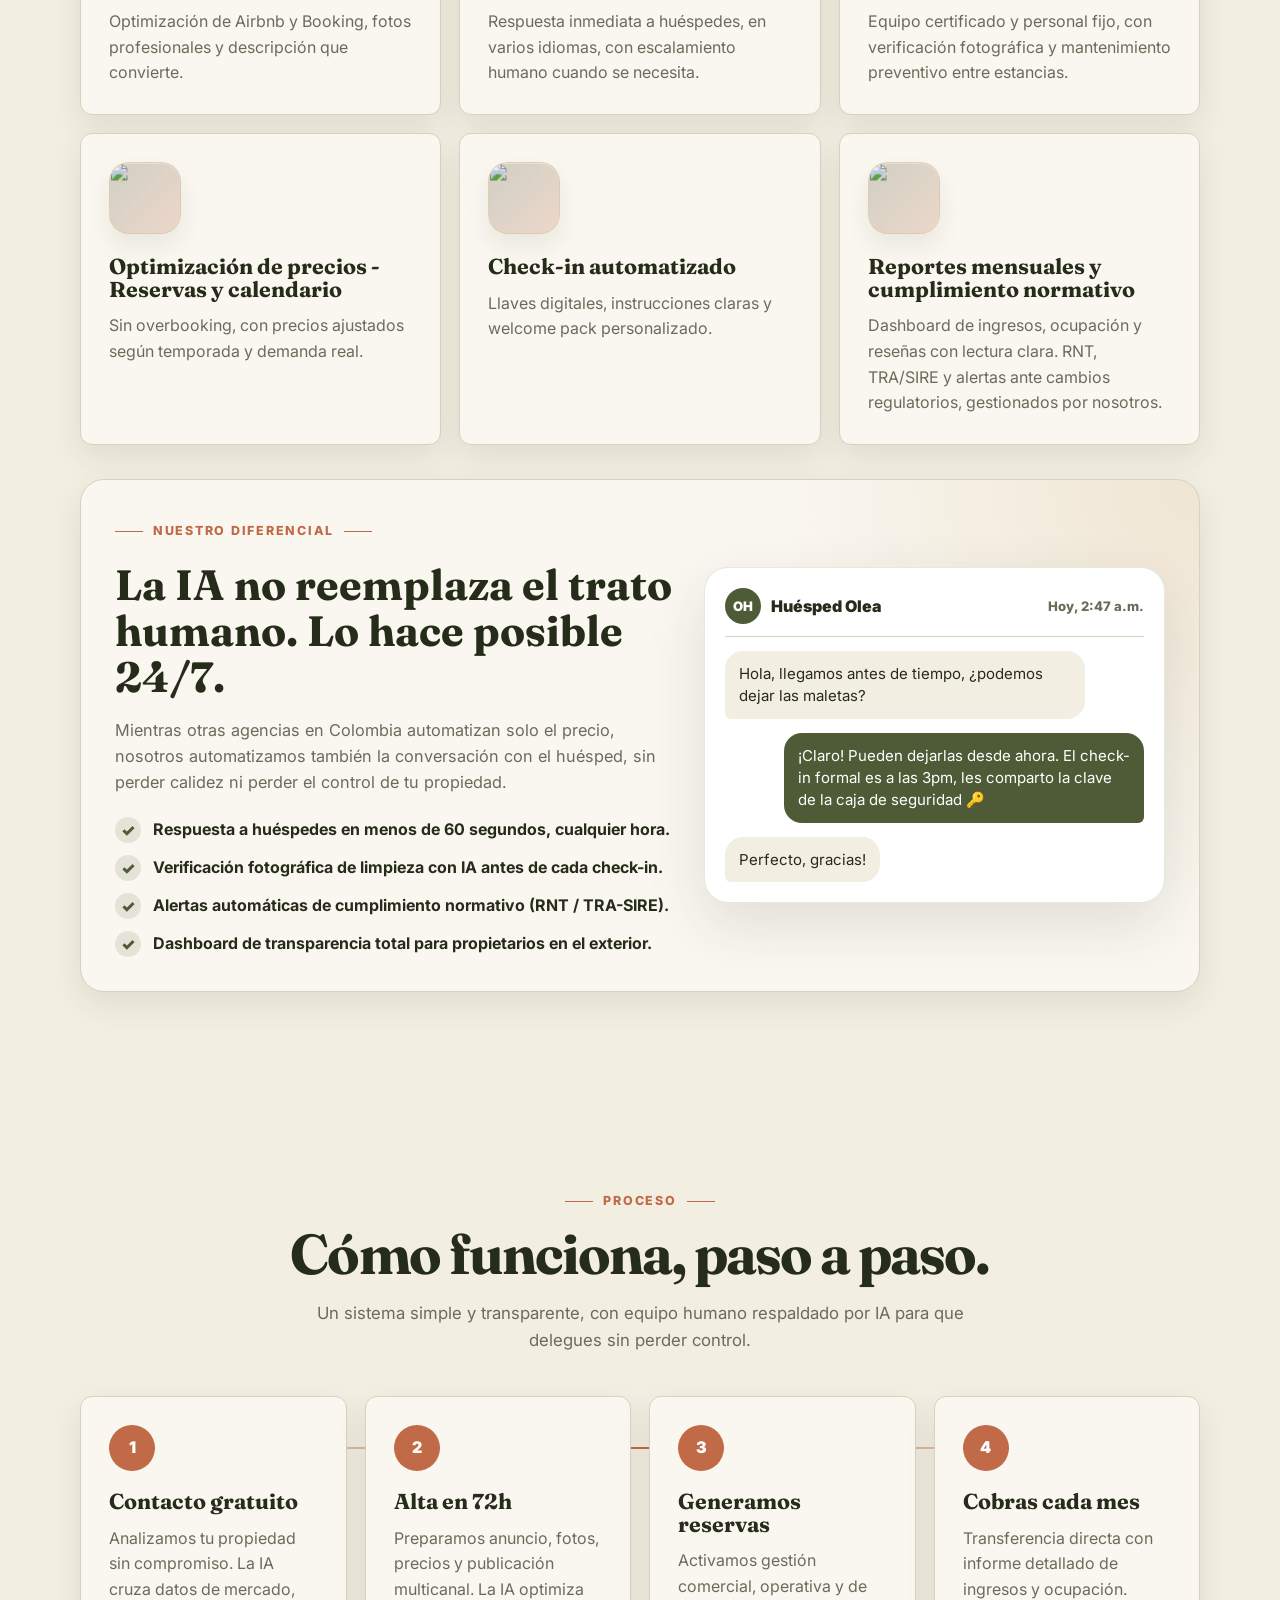
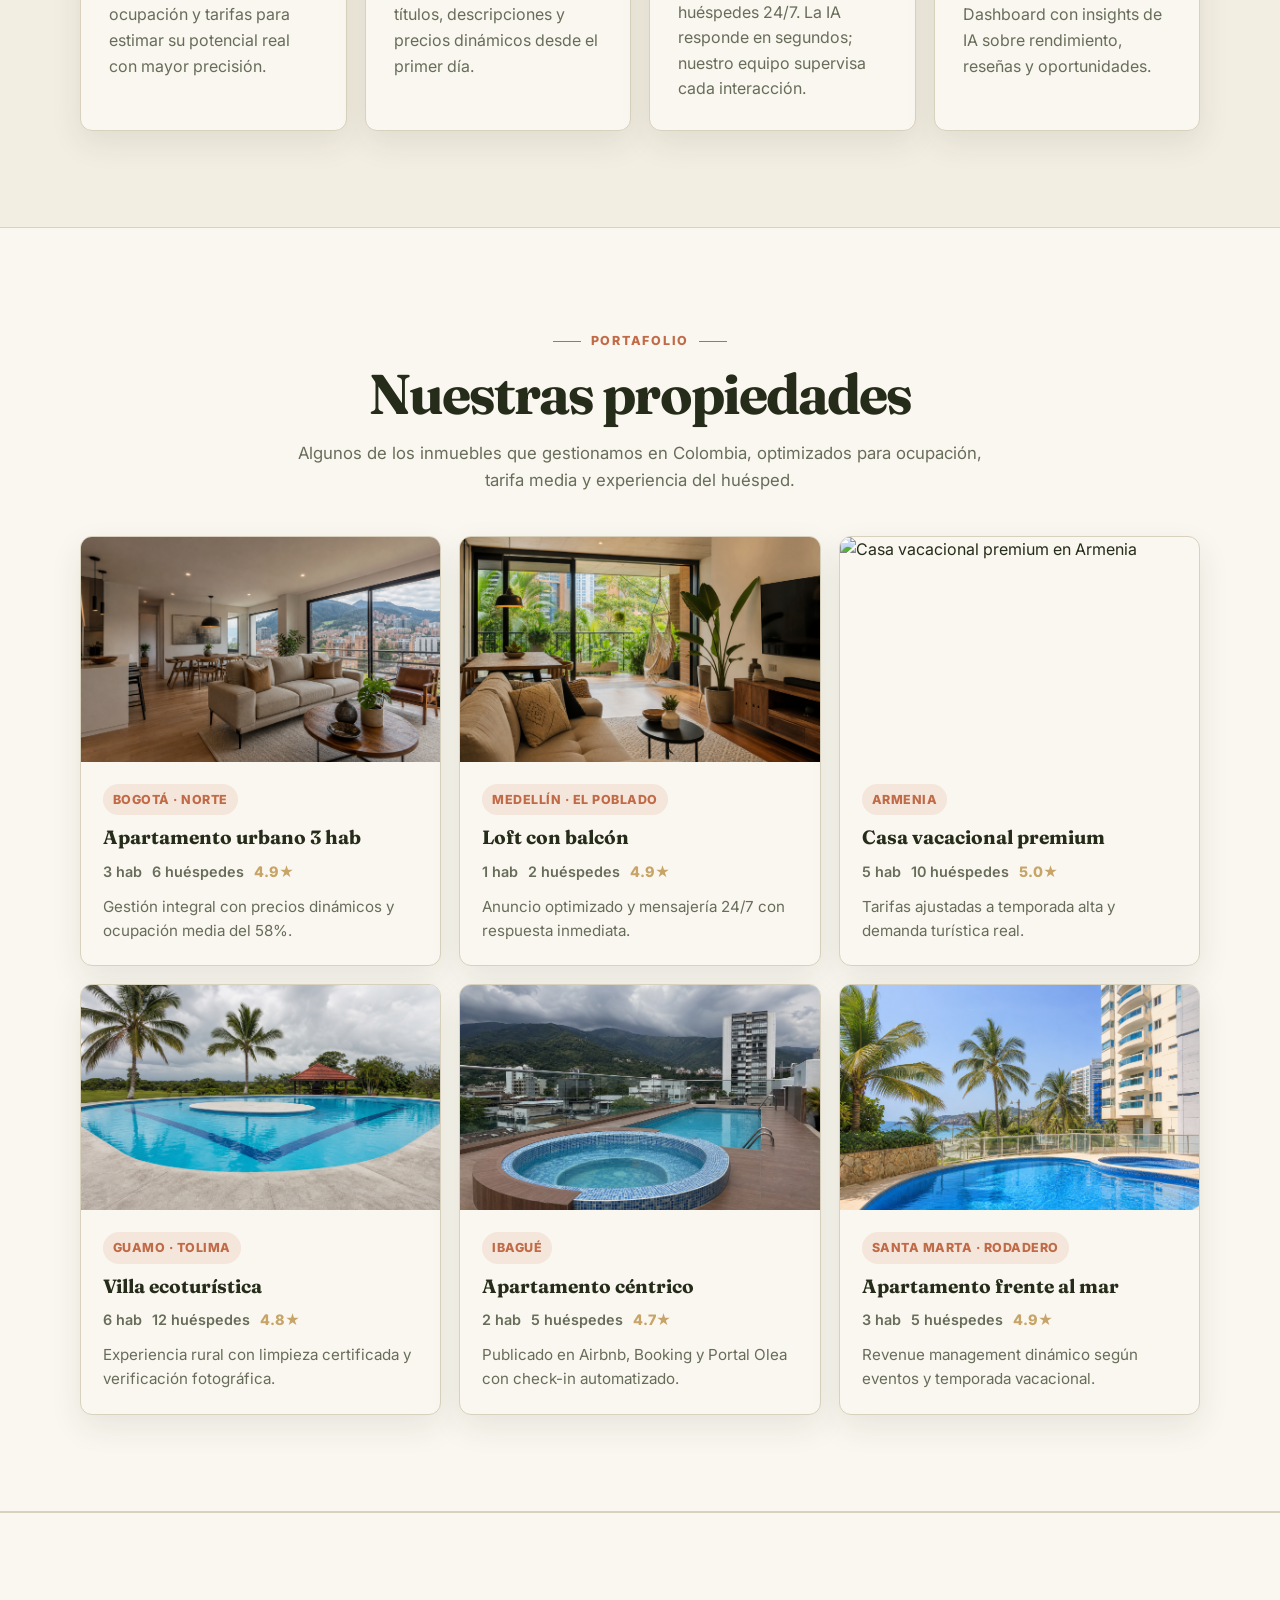
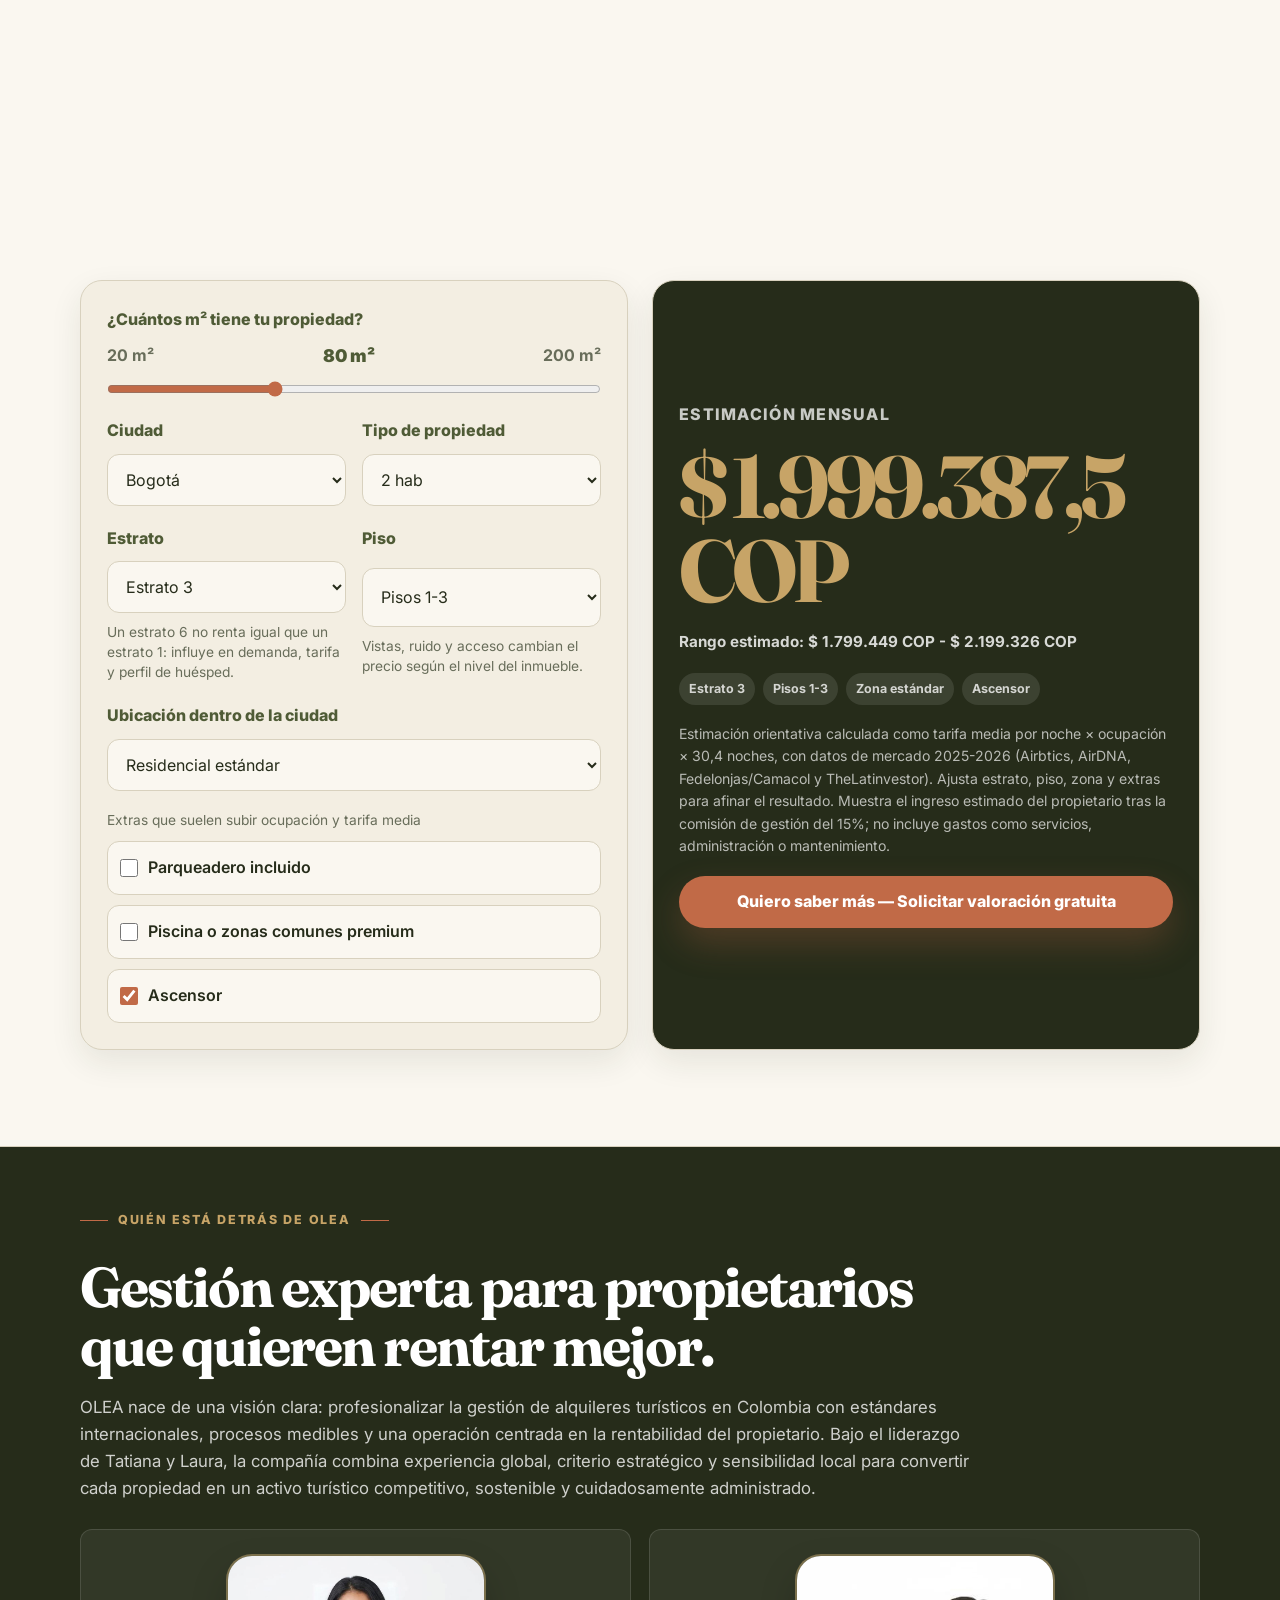
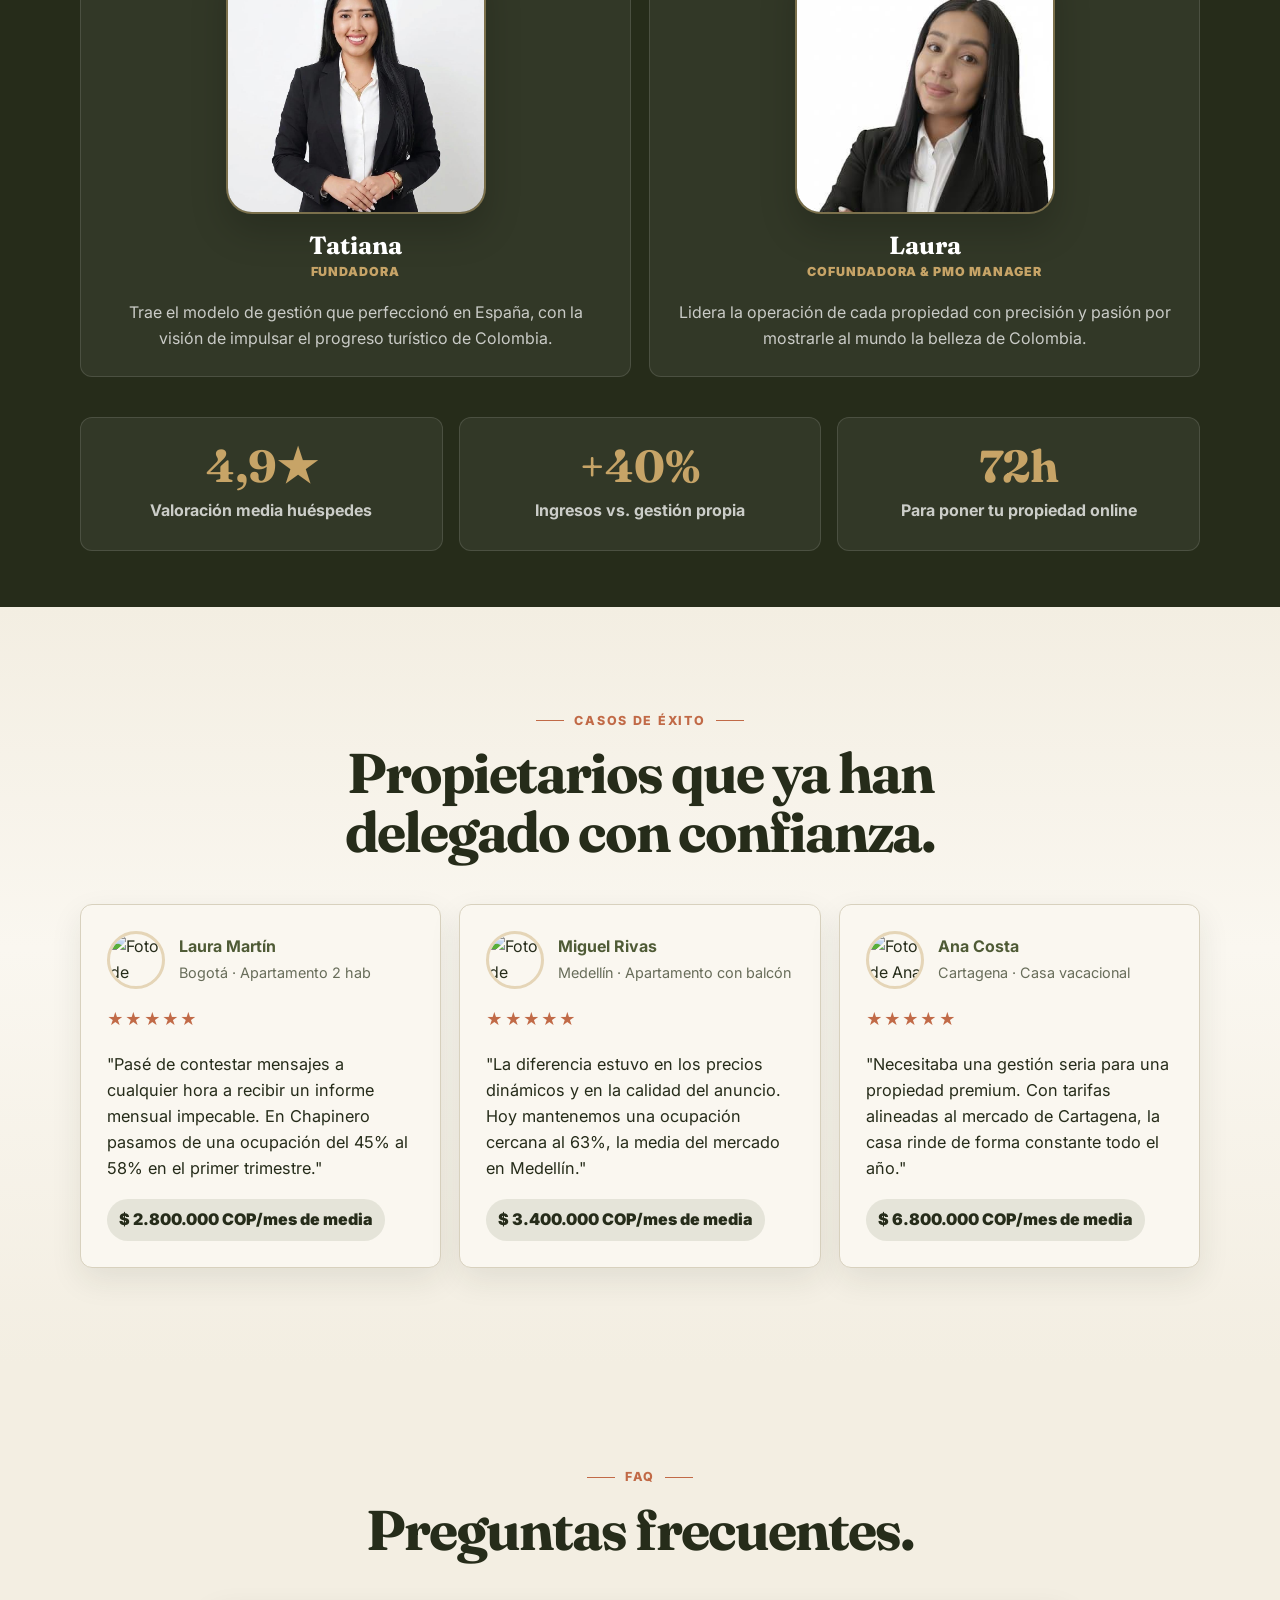
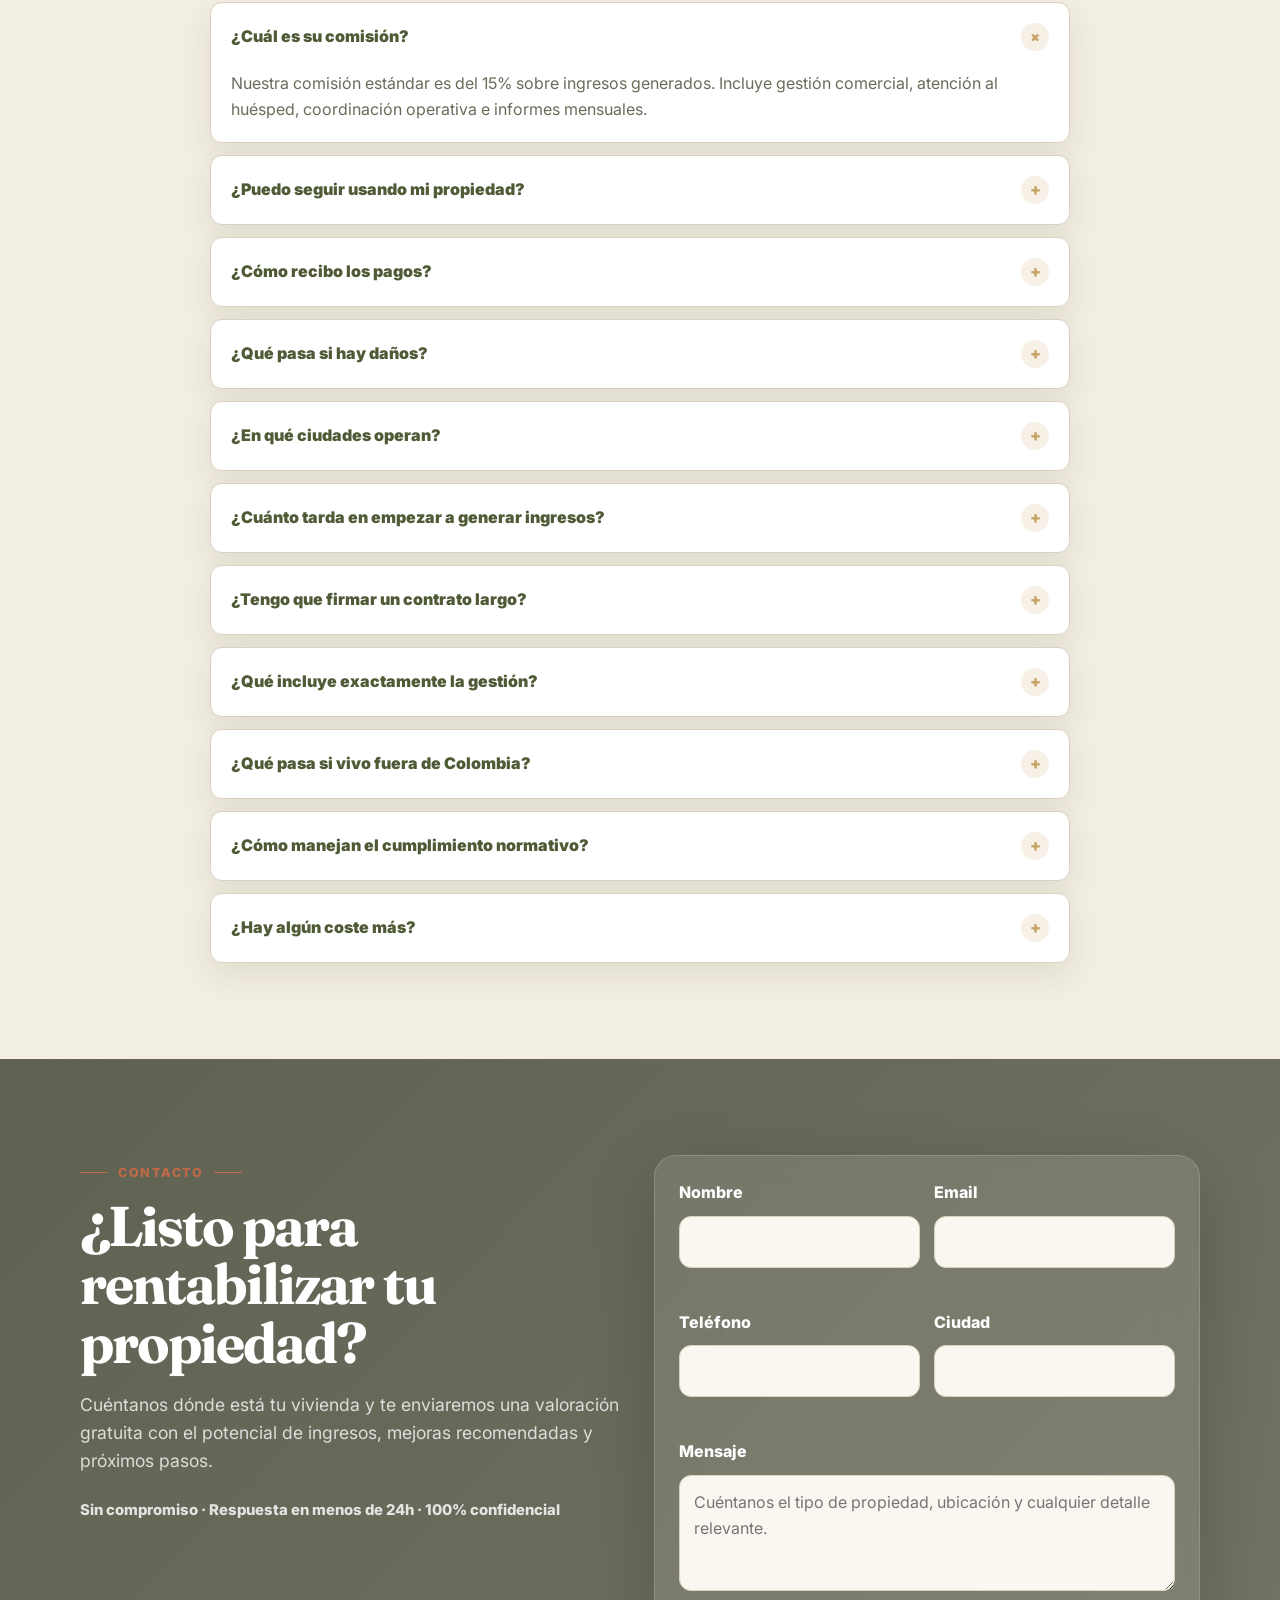
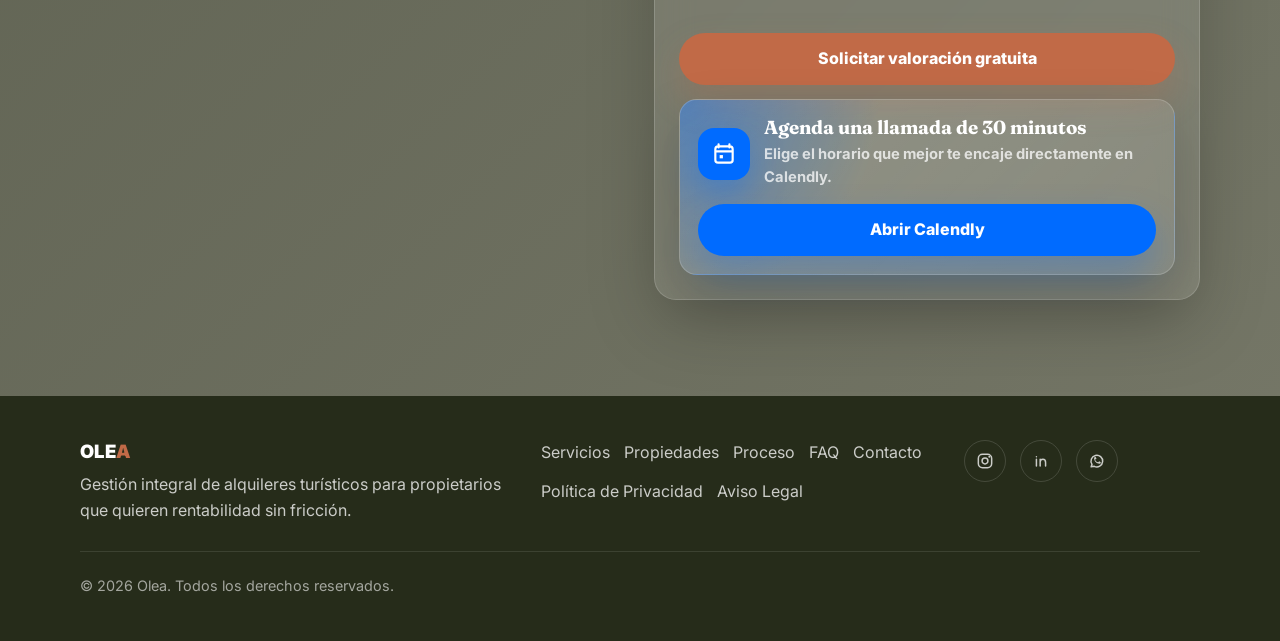
==== commit c1d03b80: "Fix desktop navigation layout after mobile updates. Co-authored-by: Cursor <cursoragent@cursor.com>" ====
--- a/index.html
+++ b/index.html
@@ -1796,6 +1796,8 @@
         position: static;
         flex-direction: row;
         gap: 18px;
+        min-height: 0;
+        overflow-y: visible;
         background: transparent;
         color: var(--primary);
         opacity: 1;
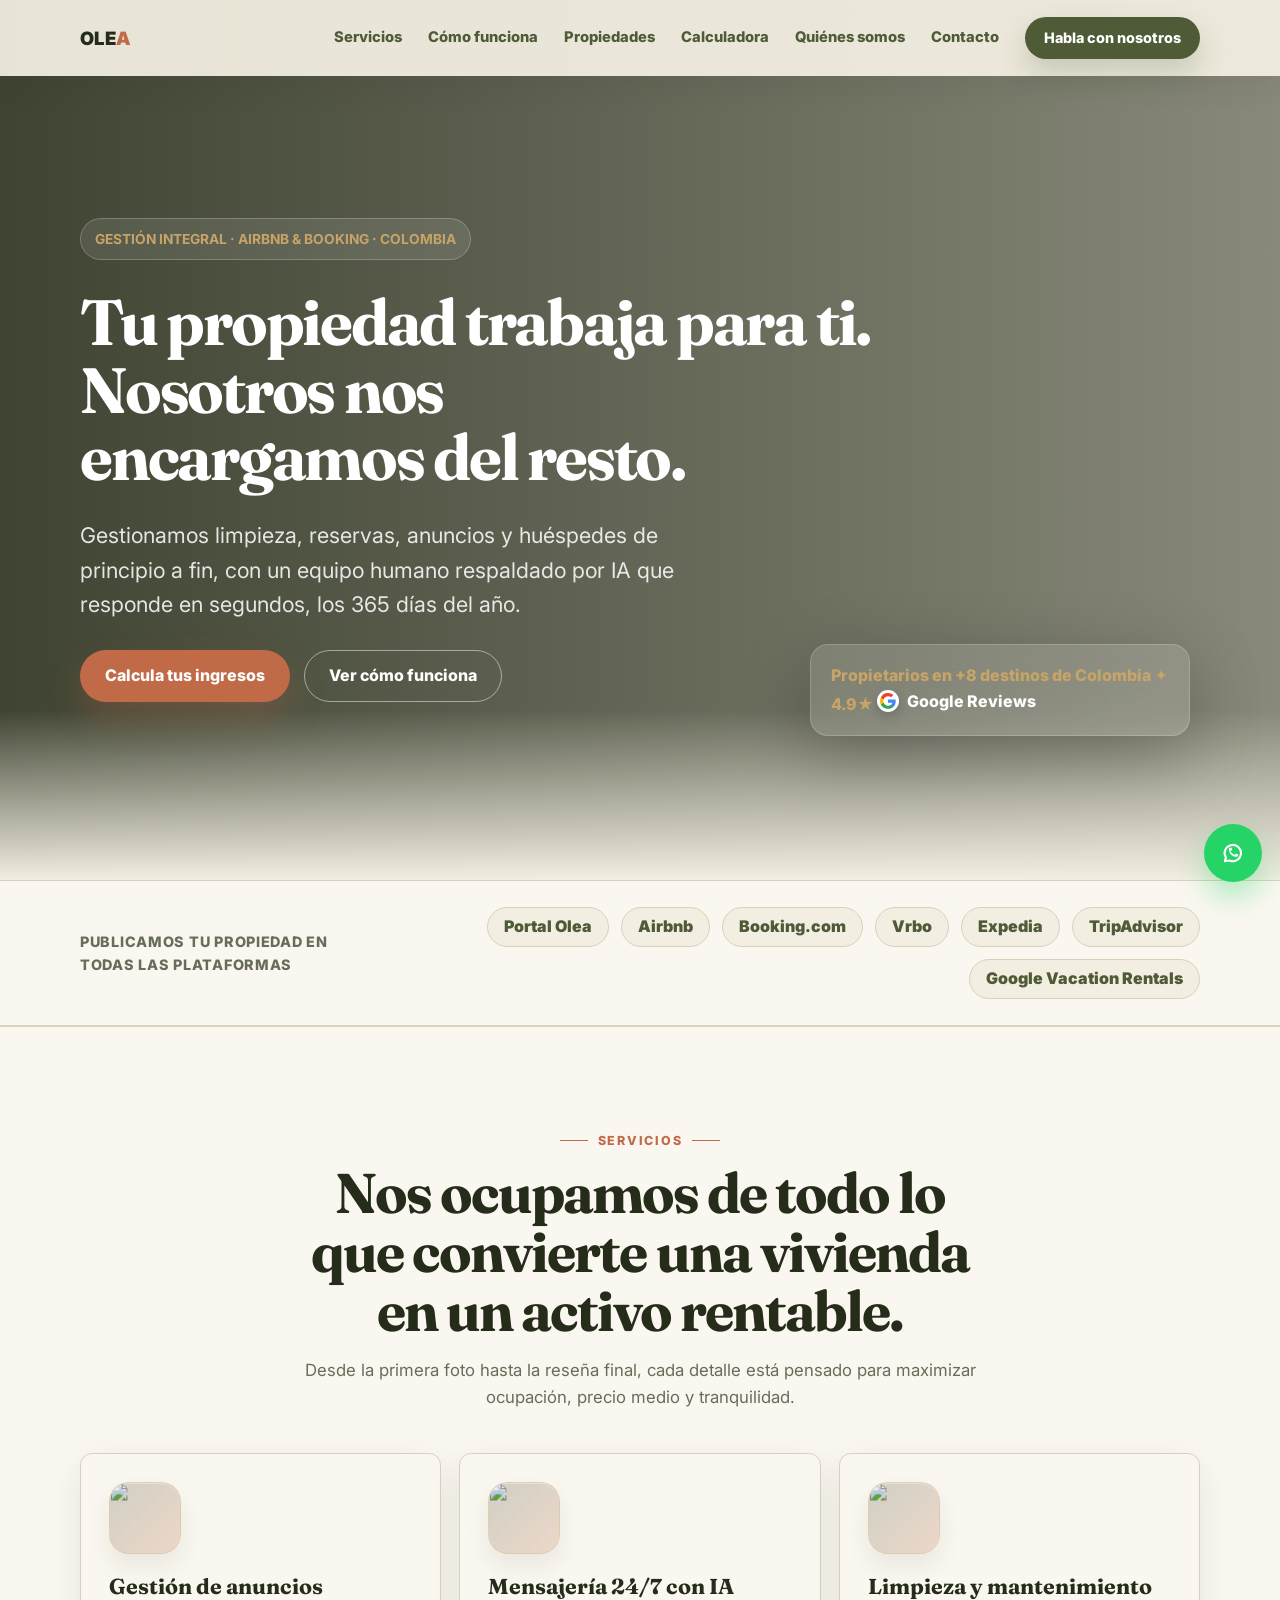
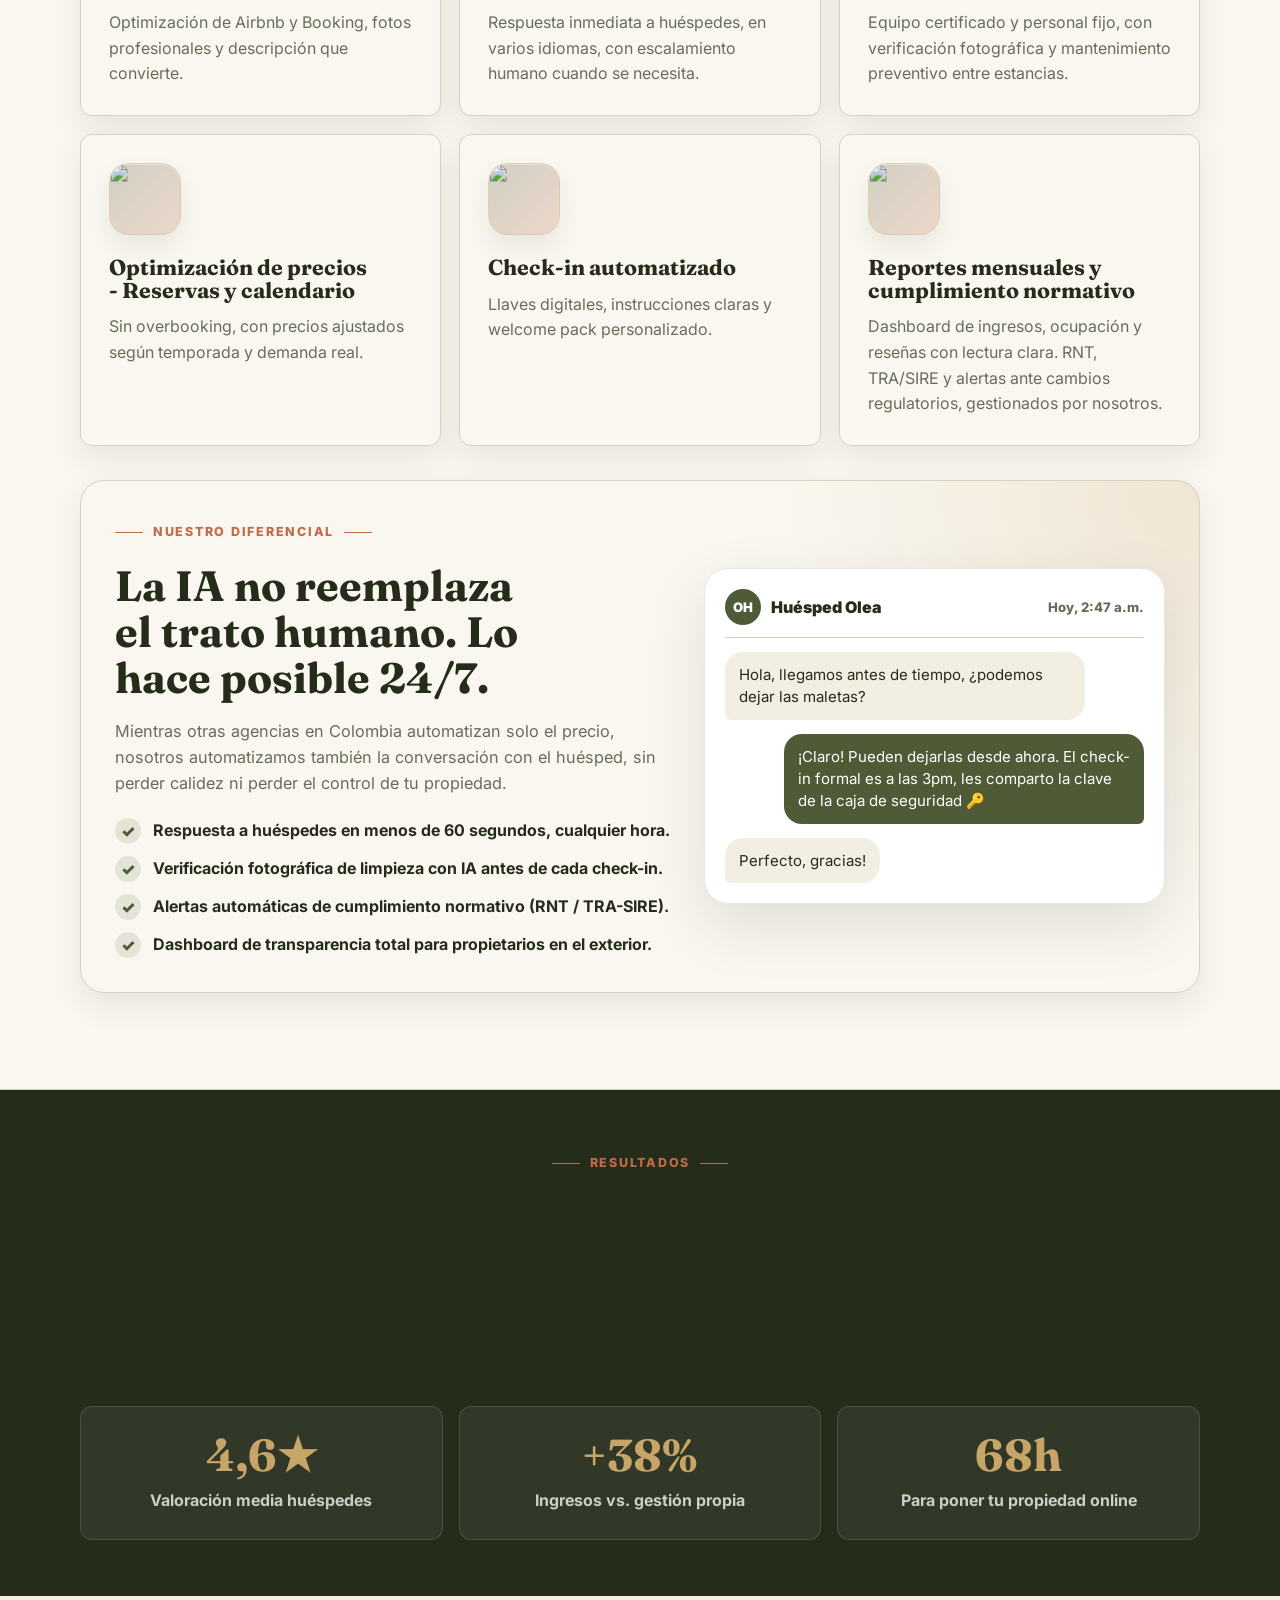
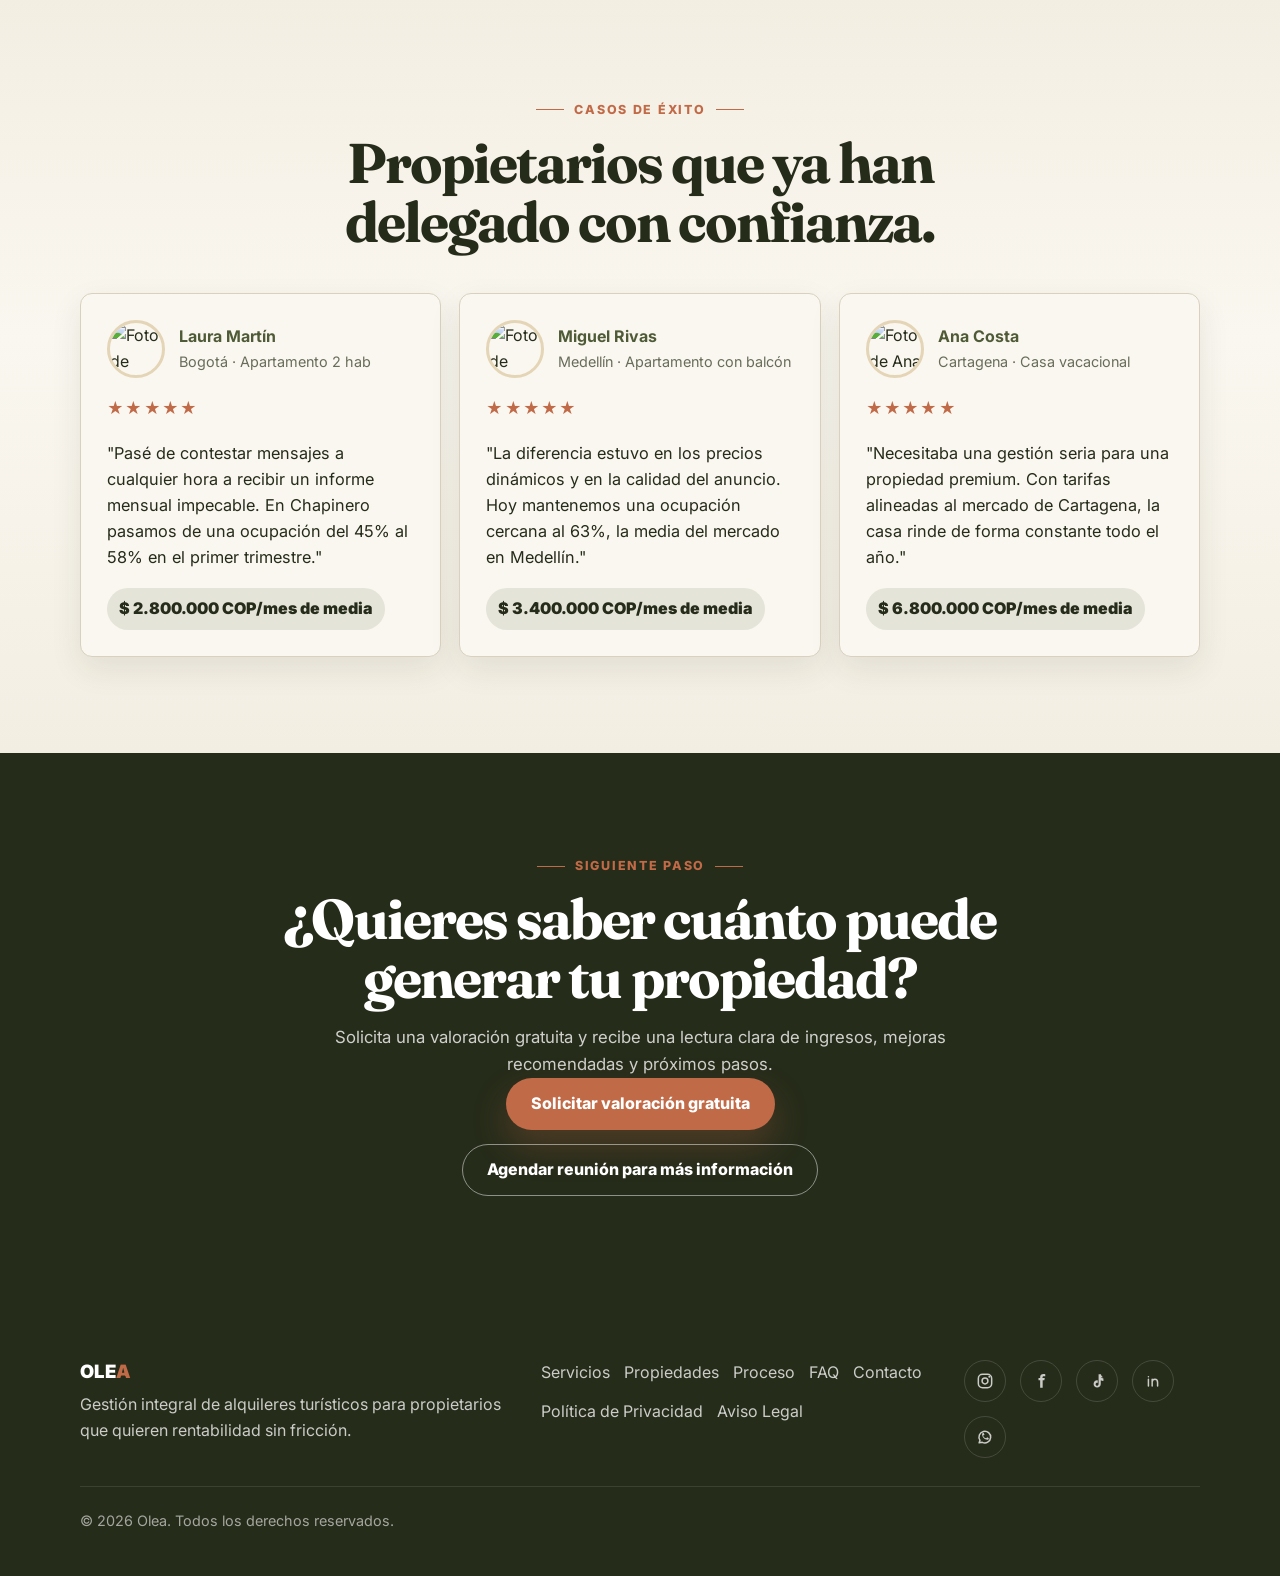
==== commit efecb320: "Update social links to @oleahost profiles across all pages. Co-authored-by: Cursor <cursoragent@curs" ====
--- a/index.html
+++ b/index.html
@@ -3,1883 +3,42 @@
 <head>
   <meta charset="UTF-8">
   <meta name="viewport" content="width=device-width, initial-scale=1.0">
-  <title>Gestión de Alquileres Turísticos en Colombia | Olea - Airbnb, Booking y más</title>
-  <meta name="description" content="Gestión integral de alquileres turísticos en Colombia para propietarios. Publicamos, optimizamos y gestionamos tu vivienda vacacional en Airbnb, Booking, Vrbo y más.">
+  <title>Olea | Gestión de alquileres turísticos en Colombia</title>
+  <meta name="description" content="Gestionamos tu propiedad turística en Colombia: anuncios, reservas, huéspedes, limpieza, precios dinámicos y reportes para propietarios.">
+  <meta name="robots" content="index, follow">
   <meta name="theme-color" content="#262C1A">
-  <meta property="og:title" content="Olea | Gestión de Alquileres Turísticos en Colombia">
-  <meta property="og:description" content="Más ingresos y cero preocupaciones para propietarios de viviendas vacacionales en Colombia.">
+  <link rel="canonical" href="https://olea.example/">
+  <meta property="og:title" content="Olea | Gestión de alquileres turísticos en Colombia">
+  <meta property="og:description" content="Gestionamos tu propiedad turística en Colombia: anuncios, reservas, huéspedes, limpieza, precios dinámicos y reportes para propietarios.">
   <meta property="og:type" content="website">
+  <meta property="og:url" content="https://olea.example/">
+  <meta property="og:locale" content="es_CO">
   <meta property="og:image" content="https://images.unsplash.com/photo-1540541338287-41700207dee6?auto=format&fit=crop&w=1200&q=80">
+  <meta name="twitter:card" content="summary_large_image">
+  <meta name="twitter:title" content="Olea | Gestión de alquileres turísticos en Colombia">
+  <meta name="twitter:description" content="Gestionamos tu propiedad turística en Colombia: anuncios, reservas, huéspedes, limpieza, precios dinámicos y reportes para propietarios.">
+  <meta name="twitter:image" content="https://images.unsplash.com/photo-1540541338287-41700207dee6?auto=format&fit=crop&w=1200&q=80">
   <link rel="preconnect" href="https://fonts.googleapis.com">
   <link rel="preconnect" href="https://fonts.gstatic.com" crossorigin>
   <link href="https://fonts.googleapis.com/css2?family=Fraunces:opsz,wght@9..144,600;9..144,700&family=Inter:wght@400;500;600;700;800&display=swap" rel="stylesheet">
-  <script type="application/ld+json">
-    {
-      "@context": "https://schema.org",
-      "@type": "LocalBusiness",
-      "name": "Olea",
-      "description": "Gestión integral de alquileres turísticos en Colombia para propietarios.",
-      "url": "https://www.olea.example",
-      "telephone": "+57 300 000 0000",
-      "areaServed": ["Bogotá", "Medellín", "Cartagena", "Santa Marta", "Cali", "Barranquilla", "San Andrés", "Eje Cafetero", "Ibagué", "Guamo"],
-      "priceRange": "15% comisión",
-      "sameAs": [
-        "https://www.instagram.com/",
-        "https://www.linkedin.com/"
-      ]
-    }
-  </script>
-  <style>
-    /* === SECCIÓN: VARIABLES Y BASE === */
-    :root {
-      --primary: #4F5B36;
-      --dark-olive: #262C1A;
-      --accent: #C16A47;
-      --gold: #C7A467;
-      --surface: #F3EEE2;
-      --card: #FAF7F0;
-      --text-dark: #262C1A;
-      --text-muted: #686D5A;
-      --white: #FFFFFF;
-      --border: #D8D1BE;
-      --shadow: 0 22px 60px rgba(38, 44, 26, 0.12);
-      --shadow-soft: 0 12px 32px rgba(38, 44, 26, 0.09);
-      --radius: 12px;
-      --container: min(1120px, calc(100% - 28px));
-    }
-
-    * {
-      box-sizing: border-box;
-      margin: 0;
-      padding: 0;
-    }
-
-    html {
-      scroll-behavior: smooth;
-    }
-
-    body {
-      background: var(--surface);
-      color: var(--text-dark);
-      font-family: "Inter", system-ui, -apple-system, BlinkMacSystemFont, "Segoe UI", sans-serif;
-      line-height: 1.6;
-      overflow-x: hidden;
-    }
-
-    body.menu-open {
-      overflow: hidden;
-    }
-
-    img,
-    svg {
-      display: block;
-      max-width: 100%;
-    }
-
-    a {
-      color: inherit;
-      text-decoration: none;
-    }
-
-    button,
-    input,
-    select,
-    textarea {
-      font: inherit;
-    }
-
-    button {
-      cursor: pointer;
-    }
-
-    :focus-visible {
-      outline: 3px solid rgba(193, 106, 71, 0.75);
-      outline-offset: 4px;
-    }
-
-    .container {
-      width: var(--container);
-      margin-inline: auto;
-    }
-
-    .section {
-      padding: clamp(56px, 12vw, 76px) 0;
-    }
-
-    .section-heading {
-      max-width: 720px;
-      margin: 0 auto 42px;
-      text-align: center;
-    }
-
-    .eyebrow {
-      display: inline-flex;
-      align-items: center;
-      gap: 10px;
-      margin-bottom: 14px;
-      color: var(--accent);
-      font-size: 0.78rem;
-      font-weight: 800;
-      letter-spacing: 0.14em;
-      text-transform: uppercase;
-    }
-
-    .eyebrow::before,
-    .eyebrow::after {
-      content: "";
-      width: 28px;
-      height: 1px;
-      background: var(--accent);
-    }
-
-    h1,
-    h2,
-    h3 {
-      color: var(--dark-olive);
-      font-family: "Fraunces", Georgia, serif;
-      font-weight: 700;
-      line-height: 1.05;
-    }
-
-    h1 {
-      color: var(--white);
-      font-size: clamp(2.15rem, 10vw, 4rem);
-      letter-spacing: -0.04em;
-    }
-
-    h2 {
-      font-size: clamp(1.9rem, 8vw, 3.5rem);
-      letter-spacing: -0.035em;
-    }
-
-    h3 {
-      font-size: 1.35rem;
-    }
-
-    .section-heading p {
-      margin-top: 16px;
-      color: var(--text-muted);
-      font-size: 1.05rem;
-    }
-
-    .btn {
-      display: inline-flex;
-      align-items: center;
-      justify-content: center;
-      gap: 10px;
-      min-height: 52px;
-      padding: 0 24px;
-      border: 1px solid transparent;
-      border-radius: 999px;
-      font-weight: 800;
-      text-align: center;
-      transition: transform 0.25s ease, box-shadow 0.25s ease, background 0.25s ease, color 0.25s ease;
-    }
-
-    .btn:hover {
-      transform: translateY(-2px);
-    }
-
-    .btn-primary {
-      background: var(--accent);
-      color: var(--white);
-      box-shadow: 0 16px 34px rgba(193, 106, 71, 0.26);
-    }
-
-    .btn-primary:hover {
-      background: #B95F3F;
-      box-shadow: 0 20px 44px rgba(193, 106, 71, 0.34);
-    }
-
-    .btn-ghost {
-      border-color: rgba(255, 255, 255, 0.48);
-      color: var(--white);
-    }
-
-    .btn-ghost:hover {
-      background: rgba(255, 255, 255, 0.1);
-      border-color: rgba(255, 255, 255, 0.8);
-    }
-
-    .reveal {
-      opacity: 0;
-      transform: translateY(20px);
-      transition: opacity 0.7s ease, transform 0.7s ease;
-    }
-
-    .reveal.is-visible {
-      opacity: 1;
-      transform: translateY(0);
-    }
-
-    /* === SECCIÓN: NAVEGACIÓN === */
-    .site-header {
-      position: fixed;
-      inset: 0 0 auto;
-      z-index: 50;
-      background: rgba(243, 238, 226, 0.94);
-      box-shadow: 0 10px 30px rgba(38, 44, 26, 0.08);
-      backdrop-filter: blur(18px);
-      transition: background 0.25s ease, box-shadow 0.25s ease, backdrop-filter 0.25s ease;
-    }
-
-    .site-header.scrolled {
-      background: rgba(243, 238, 226, 0.98);
-      box-shadow: 0 12px 36px rgba(38, 44, 26, 0.12);
-      backdrop-filter: blur(18px);
-    }
-
-    .nav {
-      display: flex;
-      align-items: center;
-      justify-content: space-between;
-      min-height: 76px;
-    }
-
-    .logo {
-      display: inline-flex;
-      align-items: center;
-      gap: 10px;
-      color: var(--white);
-      font-weight: 900;
-      letter-spacing: 0.02em;
-    }
-
-    .brand-word {
-      display: inline-flex;
-      align-items: baseline;
-      font-size: 1.15rem;
-      line-height: 1;
-      text-transform: none;
-    }
-
-    .brand-ole {
-      color: var(--dark-olive);
-    }
-
-    .brand-a {
-      color: var(--accent);
-    }
-
-    .logo-mark {
-      display: grid;
-      width: 36px;
-      height: 36px;
-      place-items: center;
-      border: 1px solid rgba(199, 164, 103, 0.7);
-      border-radius: 50%;
-      color: var(--gold);
-      font-family: "Fraunces", serif;
-      letter-spacing: 0;
-    }
-
-    .nav-links {
-      position: fixed;
-      inset: 0;
-      display: flex;
-      flex-direction: column;
-      align-items: center;
-      justify-content: center;
-      gap: 28px;
-      min-height: 100dvh;
-      overflow-y: auto;
-      background: rgba(38, 44, 26, 0.97);
-      color: var(--white);
-      font-weight: 800;
-      opacity: 0;
-      pointer-events: none;
-      transform: translateY(-8px);
-      transition: opacity 0.25s ease, transform 0.25s ease;
-    }
-
-    .nav-links .nav-cta {
-      display: inline-flex;
-      color: var(--white);
-    }
-
-    .nav-links.is-open {
-      opacity: 1;
-      pointer-events: auto;
-      transform: translateY(0);
-    }
-
-    .nav-links a {
-      transition: color 0.2s ease;
-    }
-
-    .nav-links a:hover,
-    .nav-links a:focus-visible,
-    .nav-links a:active {
-      color: var(--accent);
-    }
-
-    .nav-cta {
-      display: none;
-      min-height: 42px;
-      padding-inline: 18px;
-      font-size: 0.9rem;
-      background: var(--primary);
-      color: var(--white);
-      box-shadow: 0 14px 28px rgba(79, 91, 54, 0.22);
-    }
-
-    .nav-cta:hover {
-      background: #5F6D42;
-      color: var(--white);
-      box-shadow: 0 18px 34px rgba(79, 91, 54, 0.3);
-    }
-
-    .nav-links .nav-cta:active,
-    .nav-links .nav-cta:focus,
-    .nav-links .nav-cta:focus-visible {
-      color: var(--dark-olive);
-    }
-
-    .menu-toggle {
-      position: relative;
-      z-index: 60;
-      display: inline-grid;
-      width: 46px;
-      height: 46px;
-      place-items: center;
-      border: 1px solid rgba(38, 44, 26, 0.18);
-      border-radius: 50%;
-      background: rgba(255, 255, 255, 0.52);
-      color: var(--primary);
-    }
-
-    .menu-toggle span,
-    .menu-toggle span::before,
-    .menu-toggle span::after {
-      display: block;
-      width: 20px;
-      height: 2px;
-      background: currentColor;
-      border-radius: 999px;
-      transition: transform 0.25s ease, opacity 0.25s ease;
-    }
-
-    .menu-toggle span::before,
-    .menu-toggle span::after {
-      content: "";
-      position: absolute;
-    }
-
-    .menu-toggle span::before {
-      transform: translateY(-7px);
-    }
-
-    .menu-toggle span::after {
-      transform: translateY(7px);
-    }
-
-    .menu-toggle.is-open span {
-      background: transparent;
-    }
-
-    .menu-toggle.is-open span::before {
-      background: var(--white);
-      transform: rotate(45deg);
-    }
-
-    .menu-toggle.is-open span::after {
-      background: var(--white);
-      transform: rotate(-45deg);
-    }
-
-    /* === SECCIÓN: HERO === */
-    .hero {
-      position: relative;
-      display: grid;
-      min-height: 100svh;
-      place-items: center;
-      overflow: hidden;
-      padding: 108px 0 68px;
-      background:
-        linear-gradient(90deg, rgba(38, 44, 26, 0.88), rgba(38, 44, 26, 0.52)),
-        url("https://images.unsplash.com/photo-1540541338287-41700207dee6?auto=format&fit=crop&w=1800&q=85") center / cover;
-    }
-
-    .hero::after {
-      content: "";
-      position: absolute;
-      inset: auto 0 0;
-      height: 170px;
-      background: linear-gradient(180deg, rgba(243, 238, 226, 0), var(--surface));
-      pointer-events: none;
-    }
-
-    .hero-content {
-      position: relative;
-      z-index: 1;
-      display: grid;
-      gap: clamp(18px, 5vw, 28px);
-      max-width: 780px;
-      color: var(--white);
-    }
-
-    .hero-content h1 {
-      font-size: clamp(1.65rem, 6.4vw, 4rem);
-      letter-spacing: -0.035em;
-    }
-
-    .hero-kicker {
-      display: inline-flex;
-      width: fit-content;
-      align-items: center;
-      gap: 10px;
-      padding: 9px 14px;
-      border: 1px solid rgba(255, 255, 255, 0.22);
-      border-radius: 999px;
-      background: rgba(255, 255, 255, 0.1);
-      backdrop-filter: blur(14px);
-      color: var(--gold);
-      font-size: 0.86rem;
-      font-weight: 700;
-    }
-
-    .hero-title-line {
-      display: block;
-    }
-
-    .hero-title-line--first {
-      white-space: nowrap;
-    }
-
-    @media (max-width: 374px) {
-      .hero-content h1 {
-        font-size: clamp(1.2rem, 5.8vw, 1.45rem);
-      }
-    }
-
-    .hero-content p {
-      max-width: 660px;
-      color: rgba(255, 255, 255, 0.86);
-      font-size: clamp(1.05rem, 4vw, 1.35rem);
-    }
-
-    .hero-actions {
-      display: flex;
-      flex-direction: column;
-      gap: 14px;
-      width: 100%;
-    }
-
-    .floating-badge {
-      position: relative;
-      z-index: 1;
-      width: min(100%, 380px);
-      margin-top: 42px;
-      padding: 18px 20px;
-      border: 1px solid rgba(255, 255, 255, 0.18);
-      border-radius: 18px;
-      background: rgba(255, 255, 255, 0.12);
-      color: var(--gold);
-      font-weight: 800;
-      box-shadow: 0 22px 70px rgba(0, 0, 0, 0.25);
-      backdrop-filter: blur(18px);
-    }
-
-    .google-review-link {
-      display: inline-flex;
-      align-items: center;
-      gap: 8px;
-      color: var(--white);
-      white-space: nowrap;
-    }
-
-    .google-review-logo {
-      display: inline-grid;
-      width: 22px;
-      height: 22px;
-      place-items: center;
-      border-radius: 50%;
-      background: var(--white);
-      box-shadow: 0 4px 12px rgba(0, 0, 0, 0.18);
-    }
-
-    /* === SECCIÓN: SOCIAL PROOF === */
-    .logos {
-      padding: 26px 0;
-      background: var(--card);
-      border-block: 1px solid var(--border);
-    }
-
-    .logos-inner {
-      display: grid;
-      gap: 18px;
-      align-items: center;
-      text-align: center;
-    }
-
-    .logos p {
-      color: var(--text-muted);
-      font-size: 0.9rem;
-      font-weight: 800;
-      letter-spacing: 0.05em;
-      text-transform: uppercase;
-    }
-
-    .logo-strip {
-      display: flex;
-      flex-wrap: wrap;
-      align-items: center;
-      justify-content: center;
-      gap: 12px;
-    }
-
-    .platform {
-      display: inline-flex;
-      min-height: 40px;
-      align-items: center;
-      justify-content: center;
-      padding: 0 16px;
-      border: 1px solid var(--border);
-      border-radius: 999px;
-      background: var(--surface);
-      color: var(--primary);
-      font-weight: 900;
-    }
-
-    /* === SECCIÓN: SERVICIOS === */
-    .services-grid {
-      display: grid;
-      gap: 18px;
-    }
-
-    .card {
-      border: 1px solid var(--border);
-      border-radius: var(--radius);
-      background: var(--card);
-      box-shadow: var(--shadow-soft);
-      transition: transform 0.25s ease, box-shadow 0.25s ease, border-color 0.25s ease;
-    }
-
-    .card:hover {
-      transform: translateY(-6px);
-      border-color: rgba(193, 106, 71, 0.45);
-      box-shadow: var(--shadow);
-    }
-
-    .service-card {
-      padding: 28px;
-    }
-
-    .icon-box {
-      display: grid;
-      width: 72px;
-      height: 72px;
-      margin-bottom: 22px;
-      place-items: center;
-      border: 1px solid rgba(199, 164, 103, 0.34);
-      border-radius: 20px;
-      background: linear-gradient(135deg, rgba(79, 91, 54, 0.16), rgba(193, 106, 71, 0.12));
-      color: var(--dark-olive);
-      overflow: hidden;
-      position: relative;
-      box-shadow: inset 0 1px 0 rgba(255, 255, 255, 0.55), 0 12px 24px rgba(38, 44, 26, 0.08);
-    }
-
-    .icon-box::after {
-      content: "";
-      position: absolute;
-      inset: 0;
-      background: linear-gradient(135deg, rgba(38, 44, 26, 0.08), rgba(193, 106, 71, 0.12));
-      pointer-events: none;
-    }
-
-    .icon-box img {
-      width: 100%;
-      height: 100%;
-      object-fit: cover;
-      transform: scale(1.03);
-    }
-
-    .service-card p {
-      margin-top: 12px;
-      color: var(--text-muted);
-    }
-
-    .service-differential {
-      display: grid;
-      gap: 26px;
-      align-items: center;
-      margin-top: 34px;
-      padding: 28px;
-      overflow: hidden;
-      border-radius: 24px;
-      background:
-        radial-gradient(circle at top right, rgba(199, 164, 103, 0.22), transparent 34%),
-        var(--card);
-    }
-
-    .service-differential h3 {
-      margin-top: 8px;
-      font-size: clamp(1.75rem, 7vw, 2.65rem);
-      line-height: 1.08;
-    }
-
-    .service-differential p {
-      margin-top: 16px;
-      color: var(--text-muted);
-      font-size: 1.02rem;
-    }
-
-    .differential-list {
-      display: grid;
-      gap: 12px;
-      margin-top: 22px;
-      list-style: none;
-    }
-
-    .differential-list li {
-      display: flex;
-      gap: 12px;
-      align-items: flex-start;
-      color: var(--text-dark);
-      font-weight: 700;
-    }
-
-    .check-mark {
-      display: grid;
-      flex: 0 0 26px;
-      width: 26px;
-      height: 26px;
-      place-items: center;
-      border-radius: 50%;
-      background: rgba(79, 91, 54, 0.13);
-      color: var(--primary);
-      font-weight: 900;
-      line-height: 1;
-    }
-
-    .guest-chat {
-      display: grid;
-      gap: 14px;
-      padding: 20px;
-      border: 1px solid rgba(79, 91, 54, 0.14);
-      border-radius: 24px;
-      background: var(--white);
-      box-shadow: var(--shadow);
-    }
-
-    .chat-header {
-      display: flex;
-      align-items: center;
-      justify-content: space-between;
-      gap: 14px;
-      padding-bottom: 12px;
-      border-bottom: 1px solid var(--border);
-    }
-
-    .chat-profile {
-      display: flex;
-      align-items: center;
-      gap: 10px;
-      font-weight: 900;
-    }
-
-    .chat-avatar {
-      display: grid;
-      width: 36px;
-      height: 36px;
-      place-items: center;
-      border-radius: 50%;
-      background: var(--primary);
-      color: var(--white);
-      font-size: 0.82rem;
-    }
-
-    .chat-time {
-      color: var(--text-muted);
-      font-size: 0.82rem;
-      font-weight: 800;
-    }
-
-    .chat-bubble {
-      max-width: 86%;
-      padding: 12px 14px;
-      border-radius: 18px;
-      color: var(--text-dark);
-      font-size: 0.94rem;
-      line-height: 1.45;
-    }
-
-    .chat-bubble.guest {
-      justify-self: start;
-      border-bottom-left-radius: 6px;
-      background: var(--surface);
-    }
-
-    .chat-bubble.olea {
-      justify-self: end;
-      border-bottom-right-radius: 6px;
-      background: var(--primary);
-      color: var(--white);
-    }
-
-    /* === SECCIÓN: CALCULADORA === */
-    .calculator-section {
-      background: var(--card);
-      border-block: 1px solid var(--border);
-    }
-
-    .calculator-layout {
-      display: grid;
-      gap: 24px;
-      align-items: stretch;
-    }
-
-    .calculator-panel,
-    .result-panel {
-      padding: 26px;
-      border-radius: 22px;
-      background: var(--surface);
-      border: 1px solid var(--border);
-      box-shadow: var(--shadow-soft);
-    }
-
-    .field-group {
-      display: grid;
-      gap: 10px;
-      margin-bottom: 20px;
-    }
-
-    .field-group:last-child {
-      margin-bottom: 0;
-    }
-
-    .calculator-fields {
-      display: grid;
-      gap: 0 16px;
-    }
-
-    .field-hint {
-      color: var(--text-muted);
-      font-size: 0.86rem;
-      line-height: 1.45;
-    }
-
-    .checkbox-group {
-      display: grid;
-      gap: 10px;
-    }
-
-    .checkbox-item {
-      display: flex;
-      align-items: center;
-      gap: 10px;
-      min-height: 44px;
-      padding: 0 12px;
-      border: 1px solid var(--border);
-      border-radius: 12px;
-      background: var(--card);
-      color: var(--text-dark);
-      font-weight: 600;
-      cursor: pointer;
-    }
-
-    .checkbox-item input {
-      width: 18px;
-      height: 18px;
-      margin: 0;
-      accent-color: var(--accent);
-      cursor: pointer;
-    }
-
-    .result-range {
-      color: rgba(255, 255, 255, 0.82);
-      font-size: 0.95rem;
-      font-weight: 700;
-    }
-
-    .result-factors {
-      display: flex;
-      flex-wrap: wrap;
-      gap: 8px;
-    }
-
-    .factor-pill {
-      padding: 6px 10px;
-      border-radius: 999px;
-      background: rgba(255, 255, 255, 0.1);
-      color: rgba(255, 255, 255, 0.78);
-      font-size: 0.78rem;
-      font-weight: 700;
-    }
-
-    label {
-      color: var(--primary);
-      font-weight: 800;
-    }
-
-    input,
-    select,
-    textarea {
-      width: 100%;
-      border: 1px solid var(--border);
-      border-radius: 12px;
-      background: var(--card);
-      color: var(--text-dark);
-      transition: border-color 0.2s ease, box-shadow 0.2s ease;
-    }
-
-    select,
-    input:not([type="range"]) {
-      min-height: 52px;
-      padding: 0 14px;
-    }
-
-    textarea {
-      min-height: 116px;
-      padding: 14px;
-      resize: vertical;
-    }
-
-    input:focus,
-    select:focus,
-    textarea:focus {
-      border-color: var(--accent);
-      box-shadow: 0 0 0 4px rgba(193, 106, 71, 0.14);
-      outline: none;
-    }
-
-    input[type="range"] {
-      accent-color: var(--accent);
-      cursor: pointer;
-    }
-
-    .range-row {
-      display: flex;
-      align-items: center;
-      justify-content: space-between;
-      gap: 16px;
-      color: var(--text-muted);
-      font-weight: 700;
-    }
-
-    .range-value {
-      color: var(--primary);
-      font-size: 1.1rem;
-      font-weight: 900;
-    }
-
-    .result-panel {
-      display: grid;
-      align-content: center;
-      gap: 18px;
-      background: var(--dark-olive);
-      color: var(--white);
-    }
-
-    .result-label {
-      color: rgba(255, 255, 255, 0.75);
-      font-weight: 800;
-      letter-spacing: 0.08em;
-      text-transform: uppercase;
-    }
-
-    .result-number {
-      color: var(--gold);
-      font-family: "Fraunces", serif;
-      font-size: clamp(3.3rem, 14vw, 5.5rem);
-      font-weight: 700;
-      line-height: 0.95;
-      letter-spacing: -0.06em;
-    }
-
-    .legal-note {
-      color: rgba(255, 255, 255, 0.68);
-      font-size: 0.88rem;
-    }
-
-    /* === SECCIÓN: STATS === */
-    .stats {
-      padding: 56px 0;
-      background: var(--dark-olive);
-      color: var(--white);
-    }
-
-    .stats-grid {
-      display: grid;
-      gap: 16px;
-    }
-
-    .about-story {
-      display: grid;
-      gap: 28px;
-      margin-bottom: 40px;
-    }
-
-    .about-copy {
-      max-width: 900px;
-    }
-
-    .about-copy .eyebrow {
-      color: var(--gold);
-    }
-
-    .about-copy h2 {
-      margin-top: 14px;
-      color: var(--white);
-    }
-
-    .about-copy p {
-      margin-top: 18px;
-      color: rgba(255, 255, 255, 0.78);
-      font-size: 1.05rem;
-    }
-
-    .founder-grid {
-      display: grid;
-      gap: 18px;
-    }
-
-    .founder-card {
-      display: grid;
-      gap: 18px;
-      padding: 24px;
-      border: 1px solid rgba(255, 255, 255, 0.12);
-      border-radius: var(--radius);
-      background: rgba(255, 255, 255, 0.06);
-    }
-
-    .founder-photo {
-      justify-self: center;
-      width: min(100%, 260px);
-      aspect-ratio: 1;
-      border: 2px solid rgba(199, 164, 103, 0.44);
-      border-radius: 26px;
-      background: rgba(250, 247, 240, 0.08);
-      color: rgba(255, 255, 255, 0.72);
-      object-fit: cover;
-      object-position: center top;
-      box-shadow: 0 18px 36px rgba(0, 0, 0, 0.18);
-    }
-
-    .founder-card h3,
-    .founder-card .founder-role,
-    .founder-card p {
-      text-align: center;
-    }
-
-    .founder-card h3 {
-      color: var(--white);
-      font-size: 1.55rem;
-    }
-
-    .founder-role {
-      display: block;
-      margin-top: 4px;
-      color: var(--gold);
-      font-size: 0.78rem;
-      font-weight: 900;
-      letter-spacing: 0.08em;
-      text-transform: uppercase;
-    }
-
-    .founder-card p {
-      color: rgba(255, 255, 255, 0.74);
-    }
-
-    .stat-card {
-      padding: 26px;
-      border: 1px solid rgba(255, 255, 255, 0.12);
-      border-radius: var(--radius);
-      background: rgba(255, 255, 255, 0.06);
-      text-align: center;
-    }
-
-    .stat-number {
-      color: var(--gold);
-      font-family: "Fraunces", serif;
-      font-size: 2.8rem;
-      font-weight: 700;
-      line-height: 1;
-    }
-
-    .stat-card p {
-      margin-top: 10px;
-      color: rgba(255, 255, 255, 0.75);
-      font-weight: 700;
-    }
-
-    /* === SECCIÓN: PROCESO === */
-    .timeline {
-      position: relative;
-      display: grid;
-      gap: 18px;
-    }
-
-    .step-card {
-      position: relative;
-      padding: 28px;
-      overflow: hidden;
-    }
-
-    .step-number {
-      display: grid;
-      width: 46px;
-      height: 46px;
-      margin-bottom: 20px;
-      place-items: center;
-      border-radius: 50%;
-      background: var(--accent);
-      color: var(--white);
-      font-weight: 900;
-    }
-
-    .step-card p {
-      margin-top: 12px;
-      color: var(--text-muted);
-    }
-
-    /* === SECCIÓN: TESTIMONIOS === */
-    .testimonials {
-      background: linear-gradient(180deg, var(--surface), var(--card) 45%, var(--surface));
-    }
-
-    .testimonial-grid {
-      display: grid;
-      gap: 18px;
-    }
-
-    .testimonial-card {
-      display: grid;
-      gap: 18px;
-      padding: 26px;
-    }
-
-    .person {
-      display: flex;
-      align-items: center;
-      gap: 14px;
-    }
-
-    .avatar {
-      width: 58px;
-      height: 58px;
-      border: 3px solid rgba(199, 164, 103, 0.42);
-      border-radius: 50%;
-      object-fit: cover;
-    }
-
-    .person strong {
-      display: block;
-      color: var(--primary);
-    }
-
-    .person span {
-      color: var(--text-muted);
-      font-size: 0.9rem;
-    }
-
-    .stars {
-      color: var(--accent);
-      letter-spacing: 0.08em;
-    }
-
-    .quote {
-      color: var(--text-dark);
-      font-size: 1.02rem;
-    }
-
-    .income-pill {
-      width: fit-content;
-      padding: 8px 12px;
-      border-radius: 999px;
-      background: rgba(79, 91, 54, 0.12);
-      color: var(--dark-olive);
-      font-weight: 900;
-    }
-
-    /* === SECCIÓN: PROPIEDADES === */
-    .properties {
-      background: var(--card);
-      border-block: 1px solid var(--border);
-    }
-
-    .property-grid {
-      display: grid;
-      gap: 18px;
-    }
-
-    .property-card {
-      overflow: hidden;
-      padding: 0;
-    }
-
-    .property-image {
-      width: 100%;
-      aspect-ratio: 16 / 10;
-      object-fit: cover;
-    }
-
-    .property-body {
-      display: grid;
-      gap: 12px;
-      padding: 22px;
-    }
-
-    .property-location {
-      width: fit-content;
-      padding: 6px 10px;
-      border-radius: 999px;
-      background: rgba(193, 106, 71, 0.12);
-      color: var(--accent);
-      font-size: 0.78rem;
-      font-weight: 800;
-      letter-spacing: 0.04em;
-      text-transform: uppercase;
-    }
-
-    .property-card h3 {
-      font-size: 1.2rem;
-    }
-
-    .property-meta {
-      display: flex;
-      flex-wrap: wrap;
-      gap: 10px;
-      color: var(--text-muted);
-      font-size: 0.9rem;
-      font-weight: 600;
-    }
-
-    .property-meta span {
-      display: inline-flex;
-      align-items: center;
-      gap: 6px;
-    }
-
-    .property-card p {
-      color: var(--text-muted);
-      font-size: 0.95rem;
-    }
-
-    .property-rating {
-      color: var(--gold);
-      font-weight: 800;
-    }
-
-    /* === SECCIÓN: FAQ === */
-    .faq-list {
-      max-width: 860px;
-      margin: 0 auto;
-      display: grid;
-      gap: 12px;
-    }
-
-    .faq-item {
-      border: 1px solid var(--border);
-      border-radius: var(--radius);
-      background: var(--white);
-      overflow: hidden;
-      box-shadow: var(--shadow-soft);
-    }
-
-    .faq-question {
-      display: flex;
-      width: 100%;
-      align-items: center;
-      justify-content: space-between;
-      gap: 18px;
-      padding: 20px;
-      border: 0;
-      background: transparent;
-      color: var(--primary);
-      font-weight: 900;
-      text-align: left;
-    }
-
-    .faq-icon {
-      flex: 0 0 auto;
-      width: 28px;
-      height: 28px;
-      border-radius: 50%;
-      background: rgba(199, 164, 103, 0.16);
-      color: var(--gold);
-      display: grid;
-      place-items: center;
-      transition: transform 0.2s ease;
-    }
-
-    .faq-answer {
-      max-height: 0;
-      overflow: hidden;
-      color: var(--text-muted);
-      transition: max-height 0.28s ease;
-    }
-
-    .faq-answer p {
-      padding: 0 20px 20px;
-    }
-
-    .faq-item.is-open .faq-answer {
-      max-height: 280px;
-    }
-
-    .faq-item.is-open .faq-icon {
-      transform: rotate(45deg);
-    }
-
-    /* === SECCIÓN: CTA FINAL Y FORMULARIO === */
-    .final-cta {
-      background:
-        linear-gradient(135deg, rgba(38, 44, 26, 0.72), rgba(38, 44, 26, 0.62)),
-        url("https://images.unsplash.com/photo-1613490493576-7fde63acd811?auto=format&fit=crop&w=1600&q=85") center / cover;
-      color: var(--white);
-    }
-
-    .cta-layout {
-      display: grid;
-      gap: 28px;
-      align-items: start;
-    }
-
-    .cta-copy h2 {
-      color: var(--white);
-    }
-
-    .cta-copy p {
-      margin-top: 18px;
-      color: rgba(255, 255, 255, 0.78);
-      font-size: 1.1rem;
-    }
-
-    .trust-line {
-      display: inline-flex;
-      flex-wrap: wrap;
-      gap: 10px;
-      margin-top: 24px;
-      color: rgba(255, 255, 255, 0.82);
-      font-size: 0.93rem;
-      font-weight: 800;
-    }
-
-    .contact-form {
-      display: grid;
-      gap: 14px;
-      padding: 24px;
-      border: 1px solid rgba(255, 255, 255, 0.16);
-      border-radius: 22px;
-      background: rgba(255, 255, 255, 0.1);
-      box-shadow: 0 24px 70px rgba(0, 0, 0, 0.18);
-      backdrop-filter: blur(18px);
-    }
-
-    .form-row {
-      display: grid;
-      gap: 14px;
-      align-items: start;
-    }
-
-    .contact-form .field-group {
-      margin-bottom: 0;
-      align-content: start;
-    }
-
-    .contact-form label {
-      color: var(--white);
-      min-height: 20px;
-      display: flex;
-      align-items: center;
-    }
-
-    .calendly-card {
-      display: grid;
-      gap: 14px;
-      padding: 18px;
-      border: 1px solid rgba(255, 255, 255, 0.18);
-      border-radius: 18px;
-      background:
-        radial-gradient(circle at top left, rgba(0, 107, 255, 0.42), transparent 38%),
-        linear-gradient(135deg, rgba(255, 255, 255, 0.16), rgba(255, 255, 255, 0.08));
-      box-shadow: 0 24px 56px rgba(0, 0, 0, 0.18);
-    }
-
-    .calendly-card-header {
-      display: flex;
-      align-items: center;
-      gap: 14px;
-    }
-
-    .calendly-icon {
-      display: grid;
-      flex: 0 0 52px;
-      width: 52px;
-      height: 52px;
-      place-items: center;
-      border-radius: 16px;
-      background: #006BFF;
-      color: var(--white);
-      box-shadow: 0 16px 34px rgba(0, 107, 255, 0.34);
-    }
-
-    .calendly-card strong {
-      display: block;
-      color: var(--white);
-      font-family: "Fraunces", serif;
-      font-size: 1.18rem;
-      line-height: 1.1;
-    }
-
-    .calendly-card span {
-      display: block;
-      margin-top: 4px;
-      color: rgba(255, 255, 255, 0.74);
-      font-size: 0.92rem;
-      font-weight: 700;
-    }
-
-    .calendly-button {
-      justify-content: center;
-      background: #006BFF;
-      color: var(--white);
-      box-shadow: 0 18px 36px rgba(0, 107, 255, 0.28);
-    }
-
-    .calendly-button:hover {
-      background: #0057D9;
-      box-shadow: 0 20px 44px rgba(0, 107, 255, 0.36);
-    }
-
-    .field-error {
-      min-height: 18px;
-      color: #F3C2AD;
-      font-size: 0.82rem;
-      font-weight: 700;
-    }
-
-    .form-success {
-      display: none;
-      padding: 12px 14px;
-      border-radius: 12px;
-      background: rgba(79, 91, 54, 0.24);
-      color: #F3EEE2;
-      font-weight: 800;
-    }
-
-    .form-success.is-visible {
-      display: block;
-    }
-
-    /* === SECCIÓN: FOOTER === */
-    .footer {
-      padding: 44px 0;
-      background: var(--dark-olive);
-      color: rgba(255, 255, 255, 0.76);
-    }
-
-    .footer-grid {
-      display: grid;
-      gap: 28px;
-    }
-
-    .footer .logo {
-      margin-bottom: 12px;
-    }
-
-    .footer .brand-ole {
-      color: var(--white);
-    }
-
-    .footer-links,
-    .social-links {
-      display: flex;
-      flex-wrap: wrap;
-      gap: 14px;
-    }
-
-    .footer-links a,
-    .social-links a {
-      transition: color 0.2s ease;
-    }
-
-    .footer-links a:hover,
-    .social-links a:hover {
-      color: var(--accent);
-    }
-
-    .social-link {
-      display: grid;
-      width: 42px;
-      height: 42px;
-      place-items: center;
-      border: 1px solid rgba(255, 255, 255, 0.14);
-      border-radius: 50%;
-    }
-
-    .copyright {
-      margin-top: 28px;
-      padding-top: 22px;
-      border-top: 1px solid rgba(255, 255, 255, 0.1);
-      color: rgba(255, 255, 255, 0.58);
-      font-size: 0.9rem;
-    }
-
-    .whatsapp-float {
-      position: fixed;
-      right: 18px;
-      bottom: 18px;
-      z-index: 45;
-      display: grid;
-      width: 58px;
-      height: 58px;
-      place-items: center;
-      border-radius: 50%;
-      background: #25d366;
-      color: var(--white);
-      box-shadow: 0 14px 30px rgba(37, 211, 102, 0.36);
-      transition: transform 0.2s ease;
-    }
-
-    .whatsapp-float:hover {
-      transform: translateY(-4px) scale(1.03);
-    }
-
-    /* === SECCIÓN: RESPONSIVE === */
-    @media (max-width: 767px) {
-      :root {
-        --container: min(100% - 22px, 1120px);
-      }
-
-      html {
-        scroll-padding-top: 76px;
-      }
-
-      body {
-        font-size: 0.97rem;
-      }
-
-      h1,
-      h2,
-      h3,
-      p,
-      a,
-      span,
-      strong {
-        overflow-wrap: anywhere;
-      }
-
-      .section {
-        padding: 52px 0;
-      }
-
-      .section-heading {
-        max-width: 100%;
-        margin-bottom: 30px;
-      }
-
-      .section-heading p {
-        font-size: 0.98rem;
-      }
-
-      .eyebrow {
-        justify-content: center;
-        gap: 8px;
-        font-size: 0.72rem;
-        letter-spacing: 0.1em;
-      }
-
-      .eyebrow::before,
-      .eyebrow::after {
-        width: 18px;
-      }
-
-      .btn {
-        width: 100%;
-        min-height: 50px;
-        padding-inline: 18px;
-      }
-
-      .nav {
-        min-height: 68px;
-      }
-
-      .brand-word {
-        font-size: 1.05rem;
-      }
-
-      .nav-links {
-        justify-content: flex-start;
-        gap: 18px;
-        min-height: 100dvh;
-        padding: 96px 22px max(34px, env(safe-area-inset-bottom));
-        text-align: center;
-      }
-
-      .nav-links a {
-        width: min(100%, 320px);
-        padding: 6px 0;
-        font-size: 1.05rem;
-      }
-
-      .nav-links .nav-cta {
-        width: min(100%, 320px);
-        margin-top: 4px;
-      }
-
-      .menu-toggle {
-        width: 44px;
-        height: 44px;
-      }
-
-      .hero {
-        min-height: auto;
-        padding: 104px 0 54px;
-        text-align: center;
-      }
-
-      .hero-content {
-        gap: 18px;
-        justify-items: center;
-        max-width: 100%;
-      }
-
-      .hero-content h1 {
-        font-size: clamp(2rem, 11vw, 3rem);
-      }
-
-      .hero-title-line,
-      .hero-title-line--first {
-        white-space: normal;
-      }
-
-      .hero-kicker {
-        justify-content: center;
-        max-width: 100%;
-        white-space: normal;
-        line-height: 1.35;
-      }
-
-      .hero-content p {
-        font-size: 1rem;
-      }
-
-      .hero-actions {
-        align-items: stretch;
-      }
-
-      .hero-actions .btn {
-        justify-content: center;
-      }
-
-      .floating-badge {
-        width: 100%;
-        margin-top: 30px;
-        text-align: center;
-      }
-
-      .google-review-link {
-        justify-content: center;
-        white-space: normal;
-      }
-
-      .logo-strip {
-        gap: 8px;
-        justify-content: center;
-      }
-
-      .platform {
-        flex: 1 1 138px;
-        min-height: 36px;
-        padding-inline: 12px;
-        font-size: 0.82rem;
-        text-align: center;
-      }
-
-      .service-card,
-      .service-differential,
-      .step-card,
-      .testimonial-card,
-      .calculator-panel,
-      .result-panel,
-      .contact-form {
-        padding: 20px;
-      }
-
-      .service-differential {
-        border-radius: 20px;
-      }
-
-      .chat-header,
-      .range-row,
-      .person,
-      .calendly-card-header,
-      .contact-option {
-        align-items: flex-start;
-      }
-
-      .chat-header,
-      .range-row {
-        flex-direction: column;
-      }
-
-      .chat-bubble {
-        max-width: 100%;
-      }
-
-      .calculator-layout,
-      .calculator-fields,
-      .cta-layout,
-      .form-row,
-      .stats-grid,
-      .timeline,
-      .services-grid,
-      .testimonial-grid,
-      .property-grid,
-      .founder-grid {
-        grid-template-columns: 1fr;
-      }
-
-      .property-image {
-        aspect-ratio: 4 / 3;
-      }
-
-      .property-body {
-        padding: 20px;
-      }
-
-      .property-meta {
-        gap: 8px;
-      }
-
-      .property-location {
-        max-width: 100%;
-      }
-
-      .result-number {
-        font-size: clamp(2.4rem, 16vw, 3.6rem);
-        overflow-wrap: anywhere;
-      }
-
-      .about-copy {
-        text-align: center;
-      }
-
-      .founder-photo {
-        width: min(100%, 220px);
-      }
-
-      .calendly-card-header {
-        align-items: flex-start;
-      }
-
-      .calendly-icon {
-        flex-basis: 46px;
-        width: 46px;
-        height: 46px;
-      }
-
-      .faq-question {
-        padding: 18px;
-        font-size: 0.98rem;
-      }
-
-      .faq-answer p {
-        padding-inline: 18px;
-      }
-
-      .footer {
-        padding-bottom: 94px;
-      }
-
-      .footer-grid {
-        text-align: center;
-      }
-
-      .footer .logo {
-        justify-content: center;
-      }
-
-      .footer-links,
-      .social-links {
-        justify-content: center;
-      }
-
-      .whatsapp-float {
-        right: 14px;
-        bottom: 14px;
-        width: 54px;
-        height: 54px;
-      }
-    }
-
-    @media (min-width: 375px) {
-      .hero-actions {
-        flex-direction: row;
-        flex-wrap: wrap;
-      }
-    }
-
-    @media (min-width: 768px) {
-      .section {
-        padding: 96px 0;
-      }
-
-      h1 {
-        font-size: 64px;
-      }
-
-      .logos-inner {
-        grid-template-columns: 0.55fr 1.45fr;
-        text-align: left;
-      }
-
-      .logo-strip {
-        justify-content: flex-end;
-      }
-
-      .services-grid,
-      .testimonial-grid,
-      .property-grid {
-        grid-template-columns: repeat(2, 1fr);
-      }
-
-      .service-differential {
-        grid-template-columns: 1.1fr 0.9fr;
-        padding: 34px;
-      }
-
-      .founder-grid {
-        grid-template-columns: repeat(2, 1fr);
-      }
-
-      .calculator-layout,
-      .cta-layout {
-        grid-template-columns: 1fr 1fr;
-      }
-
-      .calculator-fields {
-        grid-template-columns: 1fr 1fr;
-      }
-
-      .field-group--full {
-        grid-column: 1 / -1;
-      }
-
-      .stats-grid {
-        grid-template-columns: repeat(3, 1fr);
-      }
-
-      .timeline {
-        grid-template-columns: repeat(2, 1fr);
-      }
-
-      .timeline::before {
-        content: none;
-        position: absolute;
-        top: 51px;
-        left: 7%;
-        right: 7%;
-        height: 2px;
-        background: linear-gradient(90deg, transparent, var(--accent), transparent);
-      }
-
-      .step-card {
-        z-index: 1;
-      }
-
-      .form-row {
-        grid-template-columns: 1fr 1fr;
-      }
-
-      .footer-grid {
-        grid-template-columns: 1.1fr 1fr 0.6fr;
-        align-items: start;
-      }
-    }
-
-    @media (min-width: 1024px) {
-      .nav-links {
-        position: static;
-        flex-direction: row;
-        gap: 18px;
-        min-height: 0;
-        overflow-y: visible;
-        background: transparent;
-        color: var(--primary);
-        opacity: 1;
-        pointer-events: auto;
-        transform: none;
-        font-size: 0.86rem;
-      }
-
-      .nav-links .nav-cta {
-        width: auto;
-        margin-top: 0;
-      }
-
-      .menu-toggle {
-        display: none;
-      }
-
-      .services-grid,
-      .testimonial-grid,
-      .property-grid {
-        grid-template-columns: repeat(3, 1fr);
-      }
-
-      .timeline {
-        grid-template-columns: repeat(4, 1fr);
-      }
-
-      .timeline::before {
-        content: "";
-      }
-    }
-
-    @media (min-width: 1180px) {
-      .nav-links {
-        gap: 26px;
-        font-size: 0.92rem;
-      }
-    }
-
-    @media (min-width: 1280px) {
-      .hero {
-        min-height: 880px;
-      }
-
-      .floating-badge {
-        position: absolute;
-        right: 7vw;
-        bottom: 16vh;
-      }
-    }
-
-    @media (prefers-reduced-motion: reduce) {
-      *,
-      *::before,
-      *::after {
-        scroll-behavior: auto !important;
-        transition-duration: 0.01ms !important;
-        animation-duration: 0.01ms !important;
-        animation-iteration-count: 1 !important;
-      }
-
-      .reveal {
-        opacity: 1;
-        transform: none;
-      }
-    }
-  </style>
+  <link rel="stylesheet" href="assets/styles.css">
+  <script type="application/ld+json">{"@context":"https://schema.org","@type":"LocalBusiness","name":"Olea","description":"Gestión integral de alquileres turísticos en Colombia para propietarios.","url":"https://olea.example","telephone":"+57 300 000 0000","areaServed":["Bogotá","Medellín","Cartagena","Santa Marta","Cali","Barranquilla","San Andrés","Eje Cafetero","Ibagué","Guamo"],"priceRange":"15% comisión","sameAs":["https://www.instagram.com/oleahost","https://www.facebook.com/oleahost","https://www.tiktok.com/@oleahost","https://www.linkedin.com/company/oleahost/"]}</script>
+  <script type="application/ld+json">{"@context":"https://schema.org","@type":"BreadcrumbList","itemListElement":[{"@type":"ListItem","position":1,"name":"Inicio","item":"https://olea.example/"},{"@type":"ListItem","position":2,"name":"Inicio","item":"https://olea.example/"}]}</script>
 </head>
 <body>
   <!-- === SECCIÓN: NAVEGACIÓN === -->
   <header class="site-header" id="siteHeader">
     <nav class="nav container" role="navigation" aria-label="Navegación principal">
-      <a class="logo" href="#top" aria-label="Olea inicio">
+      <a class="logo" href="index.html" aria-label="Olea inicio">
         <span class="brand-word" aria-hidden="true"><span class="brand-ole">OLE</span><span class="brand-a">A</span></span>
       </a>
       <div class="nav-links" id="navLinks">
-        <a href="#servicios">Servicios</a>
-        <a href="#proceso">Cómo funciona</a>
-        <a href="#propiedades">Propiedades</a>
-        <a href="#calculadora">Calculadora</a>
-        <a href="#nosotros">Quiénes somos</a>
-        <a href="#contacto">Contacto</a>
+        <a href="servicios.html">Servicios</a>
+        <a href="servicios.html#proceso">Cómo funciona</a>
+        <a href="propiedades.html">Propiedades</a>
+        <a href="calculadora.html">Calculadora</a>
+        <a href="nosotros.html">Quiénes somos</a>
+        <a href="contacto.html">Contacto</a>
         <a class="btn btn-primary nav-cta" href="https://wa.me/971556587548?text=Hola%20Olea%2C%20me%20gustar%C3%ADa%20recibir%20informaci%C3%B3n%20sobre%20la%20gesti%C3%B3n%20de%20mi%20propiedad%20para%20alquiler%20tur%C3%ADstico%20en%20Colombia." target="_blank" rel="noopener noreferrer">Habla con nosotros</a>
       </div>
       <button class="menu-toggle" id="menuToggle" type="button" aria-label="Abrir menú" aria-expanded="false">
@@ -1897,13 +56,13 @@
           <h1><span class="hero-title-line hero-title-line--first">Tu propiedad trabaja para ti.</span><span class="hero-title-line">Nosotros nos encargamos del resto.</span></h1>
           <p>Gestionamos limpieza, reservas, anuncios y huéspedes de principio a fin, con un equipo humano respaldado por IA que responde en segundos, los 365 días del año.</p>
           <div class="hero-actions">
-            <a class="btn btn-primary" href="#calculadora">Calcula tus ingresos</a>
-            <a class="btn btn-ghost" href="#proceso">Ver cómo funciona</a>
+            <a class="btn btn-primary" href="calculadora.html">Calcula tus ingresos</a>
+            <a class="btn btn-ghost" href="servicios.html#proceso">Ver cómo funciona</a>
           </div>
         </div>
         <div class="floating-badge reveal">
           Propietarios en +8 destinos de Colombia ✦ 4.9★
-          <a class="google-review-link" href="#" aria-label="Ver reseñas de Google Reviews">
+          <a class="google-review-link" href="nosotros.html#testimonios" aria-label="Ver reseñas de Google Reviews">
             <span class="google-review-logo" aria-hidden="true">
               <svg width="16" height="16" viewBox="0 0 18 18" role="img">
                 <path fill="#4285F4" d="M17.64 9.2c0-.64-.06-1.26-.16-1.86H9v3.52h4.84a4.14 4.14 0 0 1-1.8 2.72v2.26h2.92c1.7-1.57 2.68-3.88 2.68-6.64Z"/>
@@ -1917,7 +76,6 @@
         </div>
       </div>
     </section>
-
     <!-- === SECCIÓN: SOCIAL PROOF === -->
     <section class="logos" aria-label="Plataformas donde publicamos">
       <div class="container logos-inner reveal">
@@ -1933,9 +91,8 @@
         </div>
       </div>
     </section>
-
     <!-- === SECCIÓN: SERVICIOS === -->
-    <section class="section" id="servicios">
+    <section class="section home-teaser" id="servicios">
       <div class="container">
         <div class="section-heading reveal">
           <span class="eyebrow">Servicios</span>
@@ -2013,266 +170,10 @@
         </div>
       </div>
     </section>
-
-    <!-- === SECCIÓN: PROCESO === -->
-    <section class="section" id="proceso">
-      <div class="container">
-        <div class="section-heading reveal">
-          <span class="eyebrow">Proceso</span>
-          <h2>Cómo funciona, paso a paso.</h2>
-          <p>Un sistema simple y transparente, con equipo humano respaldado por IA para que delegues sin perder control.</p>
-        </div>
-        <div class="timeline">
-          <article class="card step-card reveal">
-            <div class="step-number">1</div>
-            <h3>Contacto gratuito</h3>
-            <p>Analizamos tu propiedad sin compromiso. La IA cruza datos de mercado, ocupación y tarifas para estimar su potencial real con mayor precisión.</p>
-          </article>
-          <article class="card step-card reveal">
-            <div class="step-number">2</div>
-            <h3>Alta en 72h</h3>
-            <p>Preparamos anuncio, fotos, precios y publicación multicanal. La IA optimiza títulos, descripciones y precios dinámicos desde el primer día.</p>
-          </article>
-          <article class="card step-card reveal">
-            <div class="step-number">3</div>
-            <h3>Generamos reservas</h3>
-            <p>Activamos gestión comercial, operativa y de huéspedes 24/7. La IA responde en segundos; nuestro equipo supervisa cada interacción.</p>
-          </article>
-          <article class="card step-card reveal">
-            <div class="step-number">4</div>
-            <h3>Cobras cada mes</h3>
-            <p>Transferencia directa con informe detallado de ingresos y ocupación. Dashboard con insights de IA sobre rendimiento, reseñas y oportunidades.</p>
-          </article>
-        </div>
-      </div>
-    </section>
-
-    <!-- === SECCIÓN: PROPIEDADES === -->
-    <section class="section properties" id="propiedades">
-      <div class="container">
-        <div class="section-heading reveal">
-          <span class="eyebrow">Portafolio</span>
-          <h2>Nuestras propiedades</h2>
-          <p>Algunos de los inmuebles que gestionamos en Colombia, optimizados para ocupación, tarifa media y experiencia del huésped.</p>
-        </div>
-        <div class="property-grid">
-          <article class="card property-card reveal">
-            <img class="property-image" src="assets/bogota-apartamento-urbano.jpg" alt="Apartamento urbano de tres habitaciones en el norte de Bogotá">
-            <div class="property-body">
-              <span class="property-location">Bogotá · Norte</span>
-              <h3>Apartamento urbano 3 hab</h3>
-              <div class="property-meta">
-                <span>3 hab</span>
-                <span>6 huéspedes</span>
-                <span class="property-rating">4.9★</span>
-              </div>
-              <p>Gestión integral con precios dinámicos y ocupación media del 58%.</p>
-            </div>
-          </article>
-          <article class="card property-card reveal">
-            <img class="property-image" src="assets/medellin-loft-balcon-ai.png" alt="Loft con balcón en El Poblado, Medellín">
-            <div class="property-body">
-              <span class="property-location">Medellín · El Poblado</span>
-              <h3>Loft con balcón</h3>
-              <div class="property-meta">
-                <span>1 hab</span>
-                <span>2 huéspedes</span>
-                <span class="property-rating">4.9★</span>
-              </div>
-              <p>Anuncio optimizado y mensajería 24/7 con respuesta inmediata.</p>
-            </div>
-          </article>
-          <article class="card property-card reveal">
-            <img class="property-image" src="https://images.unsplash.com/photo-1613490493576-7fde63acd811?auto=format&fit=crop&w=800&q=80" alt="Casa vacacional premium en Armenia">
-            <div class="property-body">
-              <span class="property-location">Armenia</span>
-              <h3>Casa vacacional premium</h3>
-              <div class="property-meta">
-                <span>5 hab</span>
-                <span>10 huéspedes</span>
-                <span class="property-rating">5.0★</span>
-              </div>
-              <p>Tarifas ajustadas a temporada alta y demanda turística real.</p>
-            </div>
-          </article>
-          <article class="card property-card reveal">
-            <img class="property-image" src="assets/piscina-guamo.jpg" alt="Villa ecoturística en Guamo">
-            <div class="property-body">
-              <span class="property-location">Guamo · Tolima</span>
-              <h3>Villa ecoturística</h3>
-              <div class="property-meta">
-                <span>6 hab</span>
-                <span>12 huéspedes</span>
-                <span class="property-rating">4.8★</span>
-              </div>
-              <p>Experiencia rural con limpieza certificada y verificación fotográfica.</p>
-            </div>
-          </article>
-          <article class="card property-card reveal">
-            <img class="property-image" src="assets/piscina-ibague.jpg" alt="Piscina en terraza con vista a las montañas en Ibagué">
-            <div class="property-body">
-              <span class="property-location">Ibagué</span>
-              <h3>Apartamento céntrico</h3>
-              <div class="property-meta">
-                <span>2 hab</span>
-                <span>5 huéspedes</span>
-                <span class="property-rating">4.7★</span>
-              </div>
-              <p>Publicado en Airbnb, Booking y Portal Olea con check-in automatizado.</p>
-            </div>
-          </article>
-          <article class="card property-card reveal">
-            <img class="property-image" src="assets/santa-marta-rodadero.jpg" alt="Apartamento con piscina frente al mar en Santa Marta">
-            <div class="property-body">
-              <span class="property-location">Santa Marta · Rodadero</span>
-              <h3>Apartamento frente al mar</h3>
-              <div class="property-meta">
-                <span>3 hab</span>
-                <span>5 huéspedes</span>
-                <span class="property-rating">4.9★</span>
-              </div>
-              <p>Revenue management dinámico según eventos y temporada vacacional.</p>
-            </div>
-          </article>
-        </div>
-      </div>
-    </section>
-
-    <!-- === SECCIÓN: CALCULADORA === -->
-    <section class="section calculator-section" id="calculadora">
-      <div class="container">
-        <div class="section-heading reveal">
-          <span class="eyebrow">Calculadora</span>
-          <h2>Estima cuánto podrías ingresar cada mes.</h2>
-          <p>En Colombia, el estrato, el piso, la ubicación y los extras cambian mucho el precio por noche. Ajusta estos datos para una estimación más realista.</p>
-        </div>
-        <div class="calculator-layout reveal">
-          <form class="calculator-panel" id="incomeCalculator">
-            <div class="calculator-fields">
-              <div class="field-group field-group--full">
-                <label for="squareMeters">¿Cuántos m² tiene tu propiedad?</label>
-                <div class="range-row">
-                  <span>20 m²</span>
-                  <span class="range-value" id="m2Value">80 m²</span>
-                  <span>200 m²</span>
-                </div>
-                <input id="squareMeters" name="squareMeters" type="range" min="20" max="200" value="80">
-              </div>
-              <div class="field-group">
-                <label for="city">Ciudad</label>
-                <select id="city" name="city">
-                  <option value="bogota">Bogotá</option>
-                  <option value="medellin">Medellín</option>
-                  <option value="cartagena">Cartagena</option>
-                  <option value="santa_marta">Santa Marta</option>
-                  <option value="cali">Cali</option>
-                  <option value="barranquilla">Barranquilla</option>
-                  <option value="san_andres">San Andrés</option>
-                  <option value="eje_cafetero">Eje Cafetero</option>
-                  <option value="ibague">Ibagué</option>
-                  <option value="guamo">Guamo</option>
-                </select>
-              </div>
-              <div class="field-group">
-                <label for="propertyType">Tipo de propiedad</label>
-                <select id="propertyType" name="propertyType">
-                  <option value="studio">Estudio</option>
-                  <option value="one">1 hab</option>
-                  <option value="two" selected>2 hab</option>
-                  <option value="three">3+ hab</option>
-                  <option value="villa">Villa</option>
-                </select>
-              </div>
-              <div class="field-group">
-                <label for="estrato">Estrato</label>
-                <select id="estrato" name="estrato">
-                  <option value="1">Estrato 1</option>
-                  <option value="2">Estrato 2</option>
-                  <option value="3" selected>Estrato 3</option>
-                  <option value="4">Estrato 4</option>
-                  <option value="5">Estrato 5</option>
-                  <option value="6">Estrato 6</option>
-                </select>
-                <span class="field-hint">Un estrato 6 no renta igual que un estrato 1: influye en demanda, tarifa y perfil de huésped.</span>
-              </div>
-              <div class="field-group">
-                <label for="floorLevel">Piso</label>
-                <select id="floorLevel" name="floorLevel">
-                  <option value="ground">Planta baja</option>
-                  <option value="low" selected>Pisos 1-3</option>
-                  <option value="mid">Pisos 4-8</option>
-                  <option value="high">Pisos 9+</option>
-                  <option value="penthouse">Penthouse / último piso</option>
-                </select>
-                <span class="field-hint">Vistas, ruido y acceso cambian el precio según el nivel del inmueble.</span>
-              </div>
-              <div class="field-group field-group--full">
-                <label for="locationZone">Ubicación dentro de la ciudad</label>
-                <select id="locationZone" name="locationZone">
-                  <option value="standard" selected>Residencial estándar</option>
-                  <option value="tourist">Zona turística o de alta demanda</option>
-                  <option value="premium">Zona premium, vista o sector exclusivo</option>
-                </select>
-              </div>
-              <div class="field-group field-group--full">
-                <span class="field-hint">Extras que suelen subir ocupación y tarifa media</span>
-                <div class="checkbox-group">
-                  <label class="checkbox-item" for="hasParking">
-                    <input id="hasParking" name="hasParking" type="checkbox">
-                    Parqueadero incluido
-                  </label>
-                  <label class="checkbox-item" for="hasPool">
-                    <input id="hasPool" name="hasPool" type="checkbox">
-                    Piscina o zonas comunes premium
-                  </label>
-                  <label class="checkbox-item" for="hasElevator">
-                    <input id="hasElevator" name="hasElevator" type="checkbox" checked>
-                    Ascensor
-                  </label>
-                </div>
-              </div>
-            </div>
-          </form>
-          <aside class="result-panel" aria-live="polite">
-            <span class="result-label">Estimación mensual</span>
-            <div class="result-number" id="monthlyIncome">$ 0 COP</div>
-            <p class="result-range" id="incomeRange">Rango estimado: $ 0 - $ 0 COP</p>
-            <div class="result-factors" id="resultFactors" aria-label="Factores aplicados en la estimación"></div>
-            <p class="legal-note">Estimación orientativa calculada como tarifa media por noche × ocupación × 30,4 noches, con datos de mercado 2025-2026 (Airbtics, AirDNA, Fedelonjas/Camacol y TheLatinvestor). Ajusta estrato, piso, zona y extras para afinar el resultado. Muestra el ingreso estimado del propietario tras la comisión de gestión del 15%; no incluye gastos como servicios, administración o mantenimiento.</p>
-            <a class="btn btn-primary" href="#contacto">Quiero saber más — Solicitar valoración gratuita</a>
-          </aside>
-        </div>
-      </div>
-    </section>
-
     <!-- === SECCIÓN: QUIÉNES SOMOS === -->
     <section class="stats" id="nosotros" aria-label="Resultados de Olea">
       <div class="container">
-        <div class="about-story reveal">
-          <div class="about-copy">
-            <span class="eyebrow">Quién está detrás de Olea</span>
-            <h2>Gestión experta para propietarios que quieren rentar mejor.</h2>
-            <p>OLEA nace de una visión clara: profesionalizar la gestión de alquileres turísticos en Colombia con estándares internacionales, procesos medibles y una operación centrada en la rentabilidad del propietario. Bajo el liderazgo de Tatiana y Laura, la compañía combina experiencia global, criterio estratégico y sensibilidad local para convertir cada propiedad en un activo turístico competitivo, sostenible y cuidadosamente administrado.</p>
-          </div>
-          <div class="founder-grid">
-            <article class="founder-card">
-              <img class="founder-photo" src="assets/tatiana.jpeg" alt="Foto de Tatiana, fundadora de Olea">
-              <div>
-                <h3>Tatiana</h3>
-                <span class="founder-role">Fundadora</span>
-              </div>
-              <p>Trae el modelo de gestión que perfeccionó en España, con la visión de impulsar el progreso turístico de Colombia.</p>
-            </article>
-            <article class="founder-card">
-              <img class="founder-photo" src="assets/laura.jpeg" alt="Foto de Laura, cofundadora y PMO Manager de Olea">
-              <div>
-                <h3>Laura</h3>
-                <span class="founder-role">Cofundadora & PMO Manager</span>
-              </div>
-              <p>Lidera la operación de cada propiedad con precisión y pasión por mostrarle al mundo la belleza de Colombia.</p>
-            </article>
-          </div>
-        </div>
+        <div class="section-heading reveal"><span class="eyebrow">Resultados</span><h2>Un sistema diseñado para propietarios que delegan con confianza.</h2></div>
         <div class="stats-grid reveal">
           <div class="stat-card">
             <div class="stat-number" data-counter="4.9" data-suffix="★">0★</div>
@@ -2289,9 +190,8 @@
         </div>
       </div>
     </section>
-
     <!-- === SECCIÓN: TESTIMONIOS === -->
-    <section class="section testimonials">
+    <section class="section testimonials" id="testimonios">
       <div class="container">
         <div class="section-heading reveal">
           <span class="eyebrow">Casos de éxito</span>
@@ -2337,153 +237,17 @@
         </div>
       </div>
     </section>
-
-    <!-- === SECCIÓN: FAQ === -->
-    <section class="section" id="faq">
+    <section class="section cta-band">
       <div class="container">
         <div class="section-heading reveal">
-          <span class="eyebrow">FAQ</span>
-          <h2>Preguntas frecuentes.</h2>
-        </div>
-        <div class="faq-list reveal">
-          <div class="faq-item is-open">
-            <button class="faq-question" type="button" aria-expanded="true">
-              ¿Cuál es su comisión?
-              <span class="faq-icon" aria-hidden="true">+</span>
-            </button>
-            <div class="faq-answer"><p>Nuestra comisión estándar es del 15% sobre ingresos generados. Incluye gestión comercial, atención al huésped, coordinación operativa e informes mensuales.</p></div>
-          </div>
-          <div class="faq-item">
-            <button class="faq-question" type="button" aria-expanded="false">
-              ¿Puedo seguir usando mi propiedad?
-              <span class="faq-icon" aria-hidden="true">+</span>
-            </button>
-            <div class="faq-answer"><p>Sí. Bloqueamos en el calendario las fechas que necesites para uso personal y ajustamos la estrategia de ocupación alrededor de ellas.</p></div>
-          </div>
-          <div class="faq-item">
-            <button class="faq-question" type="button" aria-expanded="false">
-              ¿Cómo recibo los pagos?
-              <span class="faq-icon" aria-hidden="true">+</span>
-            </button>
-            <div class="faq-answer"><p>Recibes una transferencia mensual con el desglose de ingresos, comisiones, ocupación, gastos operativos aprobados y reseñas destacadas.</p></div>
-          </div>
-          <div class="faq-item">
-            <button class="faq-question" type="button" aria-expanded="false">
-              ¿Qué pasa si hay daños?
-              <span class="faq-icon" aria-hidden="true">+</span>
-            </button>
-            <div class="faq-answer"><p>Documentamos cada estancia, gestionamos reclamaciones con plataformas y coordinamos reparaciones con proveedores verificados cuando sea necesario.</p></div>
-          </div>
-          <div class="faq-item">
-            <button class="faq-question" type="button" aria-expanded="false">
-              ¿En qué ciudades operan?
-              <span class="faq-icon" aria-hidden="true">+</span>
-            </button>
-            <div class="faq-answer"><p>Operamos en Bogotá, Medellín, Cartagena, Santa Marta, Cali, Barranquilla, San Andrés, Eje Cafetero, Ibagué, Guamo y otras zonas turísticas bajo evaluación.</p></div>
-          </div>
-          <div class="faq-item">
-            <button class="faq-question" type="button" aria-expanded="false">
-              ¿Cuánto tarda en empezar a generar ingresos?
-              <span class="faq-icon" aria-hidden="true">+</span>
-            </button>
-            <div class="faq-answer"><p>Podemos tener una propiedad lista en 72 horas si la documentación está completa. Las primeras reservas suelen llegar tras publicar y activar precios iniciales.</p></div>
-          </div>
-          <div class="faq-item">
-            <button class="faq-question" type="button" aria-expanded="false">
-              ¿Tengo que firmar un contrato largo?
-              <span class="faq-icon" aria-hidden="true">+</span>
-            </button>
-            <div class="faq-answer"><p>No trabajamos con permanencias largas por defecto. Definimos condiciones claras para que puedas probar el servicio con tranquilidad.</p></div>
-          </div>
-          <div class="faq-item">
-            <button class="faq-question" type="button" aria-expanded="false">
-              ¿Qué incluye exactamente la gestión?
-              <span class="faq-icon" aria-hidden="true">+</span>
-            </button>
-            <div class="faq-answer"><p>Incluye creación de anuncios, distribución multicanal, precios dinámicos, atención a huéspedes, check-in, limpieza, mantenimiento e informes.</p></div>
-          </div>
-          <div class="faq-item">
-            <button class="faq-question" type="button" aria-expanded="false">
-              ¿Qué pasa si vivo fuera de Colombia?
-              <span class="faq-icon" aria-hidden="true">+</span>
-            </button>
-            <div class="faq-answer"><p>Es justamente nuestro enfoque. Operamos 100% de forma local mientras tú supervisas todo desde cualquier parte del mundo a través del dashboard.</p></div>
-          </div>
-          <div class="faq-item">
-            <button class="faq-question" type="button" aria-expanded="false">
-              ¿Cómo manejan el cumplimiento normativo?
-              <span class="faq-icon" aria-hidden="true">+</span>
-            </button>
-            <div class="faq-answer"><p>Gestionamos tu inscripción y renovación en el Registro Nacional de Turismo, el reporte de huéspedes (TRA/SIRE) y te mantenemos informado ante cualquier cambio regulatorio.</p></div>
-          </div>
-          <div class="faq-item">
-            <button class="faq-question" type="button" aria-expanded="false">
-              ¿Hay algún coste más?
-              <span class="faq-icon" aria-hidden="true">+</span>
-            </button>
-            <div class="faq-answer"><p>Sí. Como propietario deberás seguir cubriendo los gastos fijos y variables de tu vivienda (mantenimiento, reparaciones, jardinería, mantenimiento de piscina, electricidad, calefacción…) y los gastos derivados del desgaste natural de la vivienda.</p></div>
-          </div>
-        </div>
-      </div>
-    </section>
-
-    <!-- === SECCIÓN: CTA FINAL === -->
-    <section class="section final-cta" id="contacto">
-      <div class="container cta-layout">
-        <div class="cta-copy reveal">
-          <span class="eyebrow">Contacto</span>
-          <h2>¿Listo para rentabilizar tu propiedad?</h2>
-          <p>Cuéntanos dónde está tu vivienda y te enviaremos una valoración gratuita con el potencial de ingresos, mejoras recomendadas y próximos pasos.</p>
-          <div class="trust-line">Sin compromiso · Respuesta en menos de 24h · 100% confidencial</div>
-        </div>
-        <form class="contact-form reveal" id="contactForm" novalidate>
-          <div class="form-row">
-            <div class="field-group">
-              <label for="name">Nombre</label>
-              <input id="name" name="name" type="text" autocomplete="name" required>
-              <span class="field-error" data-error-for="name"></span>
-            </div>
-            <div class="field-group">
-              <label for="email">Email</label>
-              <input id="email" name="email" type="email" autocomplete="email" required>
-              <span class="field-error" data-error-for="email"></span>
-            </div>
-          </div>
-          <div class="form-row">
-            <div class="field-group">
-              <label for="phone">Teléfono</label>
-              <input id="phone" name="phone" type="tel" autocomplete="tel" required>
-              <span class="field-error" data-error-for="phone"></span>
-            </div>
-            <div class="field-group">
-              <label for="contactCity">Ciudad</label>
-              <input id="contactCity" name="contactCity" type="text" autocomplete="address-level2" required>
-              <span class="field-error" data-error-for="contactCity"></span>
-            </div>
-          </div>
-          <div class="field-group">
-            <label for="message">Mensaje</label>
-            <textarea id="message" name="message" placeholder="Cuéntanos el tipo de propiedad, ubicación y cualquier detalle relevante." required></textarea>
-            <span class="field-error" data-error-for="message"></span>
-          </div>
-          <button class="btn btn-primary" type="submit">Solicitar valoración gratuita</button>
-          <div class="calendly-card">
-            <div class="calendly-card-header">
-              <div class="calendly-icon" aria-hidden="true">
-                <svg width="26" height="26" viewBox="0 0 24 24" fill="none" role="img">
-                  <path d="M7 3v3M17 3v3M4.5 9.5h15M6.5 5h11A2.5 2.5 0 0 1 20 7.5v10A2.5 2.5 0 0 1 17.5 20h-11A2.5 2.5 0 0 1 4 17.5v-10A2.5 2.5 0 0 1 6.5 5Z" stroke="currentColor" stroke-width="2" stroke-linecap="round"/>
-                  <path d="M8 13h3v3H8v-3Z" fill="currentColor"/>
-                </svg>
-              </div>
-              <div>
-                <strong>Agenda una llamada de 30 minutos</strong>
-                <span>Elige el horario que mejor te encaje directamente en Calendly.</span>
-              </div>
-            </div>
-            <a class="btn calendly-button" href="https://calendly.com/tatianagomezfiscal/30min" target="_blank" rel="noopener noreferrer">Abrir Calendly</a>
-          </div>
-          <div class="form-success" id="formSuccess" role="status">Solicitud preparada. Te contactaremos en menos de 24h.</div>
-        </form>
+          <span class="eyebrow">Siguiente paso</span>
+          <h2>¿Quieres saber cuánto puede generar tu propiedad?</h2>
+          <p>Solicita una valoración gratuita y recibe una lectura clara de ingresos, mejoras recomendadas y próximos pasos.</p>
+          <div class="hero-actions">
+            <a class="btn btn-primary" href="contacto.html">Solicitar valoración gratuita</a>
+            <a class="btn btn-ghost" href="https://calendly.com/tatianagomezfiscal/30min" target="_blank" rel="noopener noreferrer">Agendar reunión para más información</a>
+          </div>
+        </div>
       </div>
     </section>
   </main>
@@ -2493,25 +257,31 @@
     <div class="container">
       <div class="footer-grid">
         <div>
-          <a class="logo" href="#top" aria-label="Olea inicio">
+          <a class="logo" href="index.html" aria-label="Olea inicio">
             <span class="brand-word" aria-hidden="true"><span class="brand-ole">OLE</span><span class="brand-a">A</span></span>
           </a>
           <p>Gestión integral de alquileres turísticos para propietarios que quieren rentabilidad sin fricción.</p>
         </div>
         <div class="footer-links" aria-label="Enlaces de footer">
-          <a href="#servicios">Servicios</a>
-          <a href="#propiedades">Propiedades</a>
-          <a href="#proceso">Proceso</a>
-          <a href="#faq">FAQ</a>
-          <a href="#contacto">Contacto</a>
-          <a href="#">Política de Privacidad</a>
-          <a href="#">Aviso Legal</a>
+          <a href="servicios.html">Servicios</a>
+          <a href="propiedades.html">Propiedades</a>
+          <a href="servicios.html#proceso">Proceso</a>
+          <a href="contacto.html#faq">FAQ</a>
+          <a href="contacto.html">Contacto</a>
+          <a href="contacto.html#privacidad">Política de Privacidad</a>
+          <a href="contacto.html#legal">Aviso Legal</a>
         </div>
         <div class="social-links" aria-label="Redes sociales">
-          <a class="social-link" href="https://www.instagram.com/" aria-label="Instagram">
+          <a class="social-link" href="https://www.instagram.com/oleahost" target="_blank" rel="noopener noreferrer" aria-label="Instagram @oleahost">
             <svg width="20" height="20" viewBox="0 0 24 24" fill="none"><rect x="4" y="4" width="16" height="16" rx="5" stroke="currentColor" stroke-width="1.8"/><path d="M12 15.5a3.5 3.5 0 1 0 0-7 3.5 3.5 0 0 0 0 7Z" stroke="currentColor" stroke-width="1.8"/><path d="M17.2 7h.01" stroke="currentColor" stroke-width="2.4" stroke-linecap="round"/></svg>
           </a>
-          <a class="social-link" href="https://www.linkedin.com/" aria-label="LinkedIn">
+          <a class="social-link" href="https://www.facebook.com/oleahost" target="_blank" rel="noopener noreferrer" aria-label="Facebook Olea Host">
+            <svg width="20" height="20" viewBox="0 0 24 24" fill="none"><path d="M14 8.5h2.5L16 11h-2v9h-3v-9h-2V8.5h2V7.2c0-1.2.3-2.1 1-2.7.7-.6 1.7-.9 3-.9.8 0 1.5.1 2.1.2v2.4h-1.5c-.7 0-1.1.1-1.4.4-.3.3-.4.7-.4 1.3V8.5H14Z" fill="currentColor"/></svg>
+          </a>
+          <a class="social-link" href="https://www.tiktok.com/@oleahost" target="_blank" rel="noopener noreferrer" aria-label="TikTok @oleahost">
+            <svg width="20" height="20" viewBox="0 0 24 24" fill="none"><path d="M16.5 7.5c.9.8 2 1.3 3.2 1.4V12c-1.2 0-2.3-.3-3.2-.9v4.4c0 2.4-1.9 4.3-4.3 4.3S7.9 17.9 7.9 15.5s1.9-4.3 4.3-4.3c.2 0 .5 0 .7.1v3c-.2-.1-.5-.2-.8-.2-1 0-1.8.8-1.8 1.8s.8 1.8 1.8 1.8 1.8-.8 1.8-1.8V4h2.8c.3 1.5 1.4 2.8 2.8 3.5Z" fill="currentColor"/></svg>
+          </a>
+          <a class="social-link" href="https://www.linkedin.com/company/oleahost/" target="_blank" rel="noopener noreferrer" aria-label="LinkedIn Olea Host">
             <svg width="20" height="20" viewBox="0 0 24 24" fill="none"><path d="M6.5 10v8M6.5 7v.01M11 18v-8M11 13.5c0-2 1.3-3.5 3.3-3.5 1.9 0 3.2 1.2 3.2 3.8V18" stroke="currentColor" stroke-width="1.8" stroke-linecap="round"/></svg>
           </a>
           <a class="social-link" href="https://wa.me/971556587548?text=Hola%20Olea%2C%20me%20gustar%C3%ADa%20recibir%20informaci%C3%B3n%20sobre%20la%20gesti%C3%B3n%20de%20mi%20propiedad%20para%20alquiler%20tur%C3%ADstico%20en%20Colombia." target="_blank" rel="noopener noreferrer" aria-label="WhatsApp">
@@ -2527,344 +297,6 @@
     <svg width="28" height="28" viewBox="0 0 24 24" fill="none"><path d="M5 19l1-3a7 7 0 1 1 2.8 2.4L5 19Z" stroke="currentColor" stroke-width="1.8" stroke-linejoin="round"/><path d="M9.5 9.5c.4 2 2 3.6 4 4l1.1-1.1 1.6.8c.2.1.3.3.3.5 0 .8-.6 1.6-1.5 1.6-3.6 0-6.5-2.9-6.5-6.5 0-.9.8-1.5 1.6-1.5.2 0 .4.1.5.3l.8 1.6-1.1 1.1Z" fill="currentColor"/></svg>
   </a>
 
-  <script>
-    /* === SECCIÓN: UTILIDADES === */
-    const prefersReducedMotion = window.matchMedia("(prefers-reduced-motion: reduce)").matches;
-    const formatCurrency = (value) => `$ ${Math.round(value).toLocaleString("es-CO")} COP`;
-
-    function animateValue(element, start, end, duration, options = {}) {
-      if (prefersReducedMotion) {
-        element.textContent = `${options.prefix || ""}${end.toLocaleString("es-CO")}${options.suffix || ""}`;
-        return;
-      }
-
-      const startTime = performance.now();
-      const decimals = Number.isInteger(end) ? 0 : 1;
-
-      function tick(now) {
-        const progress = Math.min((now - startTime) / duration, 1);
-        const eased = 1 - Math.pow(1 - progress, 3);
-        const current = start + (end - start) * eased;
-        const value = current.toLocaleString("es-CO", {
-          minimumFractionDigits: decimals,
-          maximumFractionDigits: decimals
-        });
-        element.textContent = `${options.prefix || ""}${value}${options.suffix || ""}`;
-
-        if (progress < 1) {
-          requestAnimationFrame(tick);
-        }
-      }
-
-      requestAnimationFrame(tick);
-    }
-
-    /* === SECCIÓN: NAVEGACIÓN === */
-    const siteHeader = document.getElementById("siteHeader");
-    const menuToggle = document.getElementById("menuToggle");
-    const navLinks = document.getElementById("navLinks");
-
-    function handleHeaderScroll() {
-      siteHeader.classList.toggle("scrolled", window.scrollY > 80);
-    }
-
-    window.addEventListener("scroll", handleHeaderScroll, { passive: true });
-    handleHeaderScroll();
-
-    menuToggle.addEventListener("click", () => {
-      const isOpen = navLinks.classList.toggle("is-open");
-      menuToggle.classList.toggle("is-open", isOpen);
-      menuToggle.setAttribute("aria-expanded", String(isOpen));
-      menuToggle.setAttribute("aria-label", isOpen ? "Cerrar menú" : "Abrir menú");
-      document.body.classList.toggle("menu-open", isOpen);
-    });
-
-    function closeMobileMenu() {
-      navLinks.classList.remove("is-open");
-      menuToggle.classList.remove("is-open");
-      menuToggle.setAttribute("aria-expanded", "false");
-      menuToggle.setAttribute("aria-label", "Abrir menú");
-      document.body.classList.remove("menu-open");
-    }
-
-    document.addEventListener("keydown", (event) => {
-      if (event.key === "Escape") closeMobileMenu();
-    });
-
-    window.addEventListener("resize", () => {
-      if (window.innerWidth >= 1024) closeMobileMenu();
-    });
-
-    document.querySelectorAll('a[href^="#"]').forEach((link) => {
-      link.addEventListener("click", (event) => {
-        const targetId = link.getAttribute("href");
-        const target = targetId.length > 1 ? document.querySelector(targetId) : null;
-
-        if (!target) return;
-
-        event.preventDefault();
-        closeMobileMenu();
-        target.scrollIntoView({ behavior: prefersReducedMotion ? "auto" : "smooth", block: "start" });
-      });
-    });
-
-    /* === SECCIÓN: SCROLL REVEALS Y COUNTERS === */
-    const revealObserver = new IntersectionObserver((entries) => {
-      entries.forEach((entry) => {
-        if (entry.isIntersecting) {
-          entry.target.classList.add("is-visible");
-          revealObserver.unobserve(entry.target);
-        }
-      });
-    }, { threshold: 0.12 });
-
-    document.querySelectorAll(".reveal").forEach((item) => revealObserver.observe(item));
-
-    const counterObserver = new IntersectionObserver((entries) => {
-      entries.forEach((entry) => {
-        if (!entry.isIntersecting) return;
-
-        const element = entry.target;
-        const end = Number(element.dataset.counter);
-        animateValue(element, 0, end, 1400, {
-          prefix: element.dataset.prefix || "",
-          suffix: element.dataset.suffix || ""
-        });
-        counterObserver.unobserve(element);
-      });
-    }, { threshold: 0.55 });
-
-    document.querySelectorAll("[data-counter]").forEach((counter) => counterObserver.observe(counter));
-
-    /* === SECCIÓN: CALCULADORA === */
-    const squareMeters = document.getElementById("squareMeters");
-    const m2Value = document.getElementById("m2Value");
-    const city = document.getElementById("city");
-    const propertyType = document.getElementById("propertyType");
-    const estrato = document.getElementById("estrato");
-    const floorLevel = document.getElementById("floorLevel");
-    const locationZone = document.getElementById("locationZone");
-    const hasParking = document.getElementById("hasParking");
-    const hasPool = document.getElementById("hasPool");
-    const hasElevator = document.getElementById("hasElevator");
-    const monthlyIncome = document.getElementById("monthlyIncome");
-    const incomeRange = document.getElementById("incomeRange");
-    const resultFactors = document.getElementById("resultFactors");
-
-    /*
-      Modelo basado en datos reales de mercado (2025-2026):
-      Airbtics (full-year 2025), AirDNA, Fedelonjas/Camacol (vía Portafolio) y TheLatinvestor (2026).
-      Ingreso bruto mensual = ADR (COP) × ocupación × 30.4 noches, ajustado por
-      tipo, m², estrato, piso, zona y extras. Conversión de referencia ~4.100 COP/USD.
-      ADR y ocupación por ciudad corresponden a un inmueble tipo (1-2 hab).
-    */
-    const NIGHTS_PER_MONTH = 30.4;
-
-    const cityData = {
-      bogota: { adr: 148000, occupancy: 0.58 },
-      medellin: { adr: 209000, occupancy: 0.63 },
-      cartagena: { adr: 353000, occupancy: 0.56 },
-      santa_marta: { adr: 262000, occupancy: 0.47 },
-      cali: { adr: 139000, occupancy: 0.48 },
-      barranquilla: { adr: 201000, occupancy: 0.43 },
-      san_andres: { adr: 320000, occupancy: 0.55 },
-      eje_cafetero: { adr: 180000, occupancy: 0.50 },
-      ibague: { adr: 140000, occupancy: 0.48 },
-      guamo: { adr: 110000, occupancy: 0.42 }
-    };
-
-    // Multiplicador de tarifa según tipo de propiedad (inmueble 2 hab = base 1.0)
-    const typeFactors = {
-      studio: 0.78,
-      one: 0.9,
-      two: 1,
-      three: 1.35,
-      villa: 2.1
-    };
-
-    // Estrato: a mayor estrato, mayor tarifa y perfil de huésped (datos de zonas premium)
-    const estratoFactors = {
-      1: 0.78,
-      2: 0.86,
-      3: 0.94,
-      4: 1,
-      5: 1.12,
-      6: 1.28
-    };
-
-    const floorFactors = {
-      ground: 0.95,
-      low: 0.98,
-      mid: 1,
-      high: 1.05,
-      penthouse: 1.15
-    };
-
-    // Zonas premium/turísticas cobran 40-70% más que el promedio de su ciudad
-    const zoneFactors = {
-      standard: 1,
-      tourist: 1.15,
-      premium: 1.45
-    };
-
-    const estratoLabels = {
-      1: "Estrato 1",
-      2: "Estrato 2",
-      3: "Estrato 3",
-      4: "Estrato 4",
-      5: "Estrato 5",
-      6: "Estrato 6"
-    };
-
-    const floorLabels = {
-      ground: "Planta baja",
-      low: "Pisos 1-3",
-      mid: "Pisos 4-8",
-      high: "Pisos 9+",
-      penthouse: "Penthouse"
-    };
-
-    const zoneLabels = {
-      standard: "Zona estándar",
-      tourist: "Zona turística",
-      premium: "Zona premium"
-    };
-
-    let currentIncome = 0;
-
-    function formatCop(value) {
-      return `$ ${Math.round(value).toLocaleString("es-CO")} COP`;
-    }
-
-    function calculateIncome() {
-      const market = cityData[city.value];
-      const m2 = Number(squareMeters.value);
-      // El tamaño ya influye vía tipo de propiedad; aquí solo afina (±15%)
-      const m2Factor = Math.max(0.85, Math.min(1.2, 0.9 + (m2 - 60) / 400));
-
-      let adrMultiplier = typeFactors[propertyType.value]
-        * estratoFactors[estrato.value]
-        * floorFactors[floorLevel.value]
-        * zoneFactors[locationZone.value]
-        * m2Factor;
-
-      if (hasParking.checked) adrMultiplier *= 1.04;
-      if (hasPool.checked) adrMultiplier *= 1.07;
-      if (hasElevator.checked) adrMultiplier *= 1.03;
-      else if (["high", "penthouse"].includes(floorLevel.value)) adrMultiplier *= 0.9;
-
-      const adjustedAdr = market.adr * adrMultiplier;
-      const grossMonthly = adjustedAdr * market.occupancy * NIGHTS_PER_MONTH;
-      // Ingreso del propietario tras comisión de gestión del 15%
-      return grossMonthly * 0.85;
-    }
-
-    function renderFactorPills() {
-      const pills = [
-        estratoLabels[estrato.value],
-        floorLabels[floorLevel.value],
-        zoneLabels[locationZone.value]
-      ];
-
-      if (hasParking.checked) pills.push("Parqueadero");
-      if (hasPool.checked) pills.push("Piscina / zonas comunes");
-      if (hasElevator.checked) pills.push("Ascensor");
-      else pills.push("Sin ascensor");
-
-      resultFactors.innerHTML = pills.map((pill) => `<span class="factor-pill">${pill}</span>`).join("");
-    }
-
-    function updateCalculator() {
-      const nextIncome = calculateIncome();
-      const minIncome = nextIncome * 0.9;
-      const maxIncome = nextIncome * 1.1;
-
-      m2Value.textContent = `${squareMeters.value} m²`;
-      animateValue(monthlyIncome, currentIncome, nextIncome, 520, { prefix: "$ ", suffix: " COP" });
-      incomeRange.textContent = `Rango estimado: ${formatCop(minIncome)} - ${formatCop(maxIncome)}`;
-      renderFactorPills();
-      currentIncome = nextIncome;
-    }
-
-    [
-      squareMeters,
-      city,
-      propertyType,
-      estrato,
-      floorLevel,
-      locationZone,
-      hasParking,
-      hasPool,
-      hasElevator
-    ].forEach((input) => {
-      input.addEventListener("input", updateCalculator);
-      input.addEventListener("change", updateCalculator);
-    });
-
-    updateCalculator();
-
-    /* === SECCIÓN: FAQ === */
-    document.querySelectorAll(".faq-question").forEach((button) => {
-      button.addEventListener("click", () => {
-        const currentItem = button.closest(".faq-item");
-
-        document.querySelectorAll(".faq-item").forEach((item) => {
-          const isCurrent = item === currentItem;
-          item.classList.toggle("is-open", isCurrent && !item.classList.contains("is-open"));
-          item.querySelector(".faq-question").setAttribute("aria-expanded", String(item.classList.contains("is-open")));
-        });
-      });
-    });
-
-    /* === SECCIÓN: FORMULARIO === */
-    const contactForm = document.getElementById("contactForm");
-    const formSuccess = document.getElementById("formSuccess");
-
-    function setError(field, message) {
-      const error = contactForm.querySelector(`[data-error-for="${field.id}"]`);
-      if (error) error.textContent = message;
-      field.setAttribute("aria-invalid", message ? "true" : "false");
-    }
-
-    function validateField(field) {
-      const value = field.value.trim();
-
-      if (!value) {
-        setError(field, "Este campo es obligatorio.");
-        return false;
-      }
-
-      if (field.type === "email" && !/^[^\s@]+@[^\s@]+\.[^\s@]+$/.test(value)) {
-        setError(field, "Introduce un email válido.");
-        return false;
-      }
-
-      if (field.type === "tel" && value.replace(/\D/g, "").length < 9) {
-        setError(field, "Introduce un teléfono válido.");
-        return false;
-      }
-
-      setError(field, "");
-      return true;
-    }
-
-    contactForm.querySelectorAll("input, textarea").forEach((field) => {
-      field.addEventListener("blur", () => validateField(field));
-      field.addEventListener("input", () => {
-        if (field.getAttribute("aria-invalid") === "true") validateField(field);
-      });
-    });
-
-    contactForm.addEventListener("submit", (event) => {
-      event.preventDefault();
-      const fields = Array.from(contactForm.querySelectorAll("input, textarea"));
-      const isValid = fields.every(validateField);
-
-      formSuccess.classList.toggle("is-visible", isValid);
-      if (isValid) {
-        contactForm.reset();
-      }
-    });
-  </script>
+  <script src="assets/main.js" defer></script>
 </body>
 </html>
--- a/assets/styles.css
+++ b/assets/styles.css
@@ -0,0 +1,2013 @@
+/* === SECCIÓN: VARIABLES Y BASE === */
+:root {
+  --primary: #4F5B36;
+  --dark-olive: #262C1A;
+  --accent: #C16A47;
+  --gold: #C7A467;
+  --surface: #F3EEE2;
+  --card: #FAF7F0;
+  --text-dark: #262C1A;
+  --text-muted: #686D5A;
+  --white: #FFFFFF;
+  --border: #D8D1BE;
+  --shadow: 0 22px 60px rgba(38, 44, 26, 0.12);
+  --shadow-soft: 0 12px 32px rgba(38, 44, 26, 0.09);
+  --radius: 12px;
+  --container: min(1120px, calc(100% - 28px));
+}
+
+* {
+  box-sizing: border-box;
+  margin: 0;
+  padding: 0;
+}
+
+*,
+*::before,
+*::after {
+  min-width: 0;
+}
+
+html {
+  scroll-behavior: smooth;
+}
+
+body {
+  background: var(--surface);
+  color: var(--text-dark);
+  font-family: "Inter", system-ui, -apple-system, BlinkMacSystemFont, "Segoe UI", sans-serif;
+  line-height: 1.6;
+  overflow-x: hidden;
+}
+
+body.menu-open {
+  overflow: hidden;
+}
+
+img,
+svg {
+  display: block;
+  max-width: 100%;
+}
+
+a {
+  color: inherit;
+  text-decoration: none;
+}
+
+button,
+input,
+select,
+textarea {
+  font: inherit;
+}
+
+button {
+  cursor: pointer;
+}
+
+:focus-visible {
+  outline: 3px solid rgba(193, 106, 71, 0.75);
+  outline-offset: 4px;
+}
+
+.container {
+  width: var(--container);
+  margin-inline: auto;
+}
+
+.section {
+  padding: clamp(56px, 12vw, 76px) 0;
+}
+
+.section-heading {
+  max-width: 720px;
+  margin: 0 auto 42px;
+  text-align: center;
+}
+
+.eyebrow {
+  display: inline-flex;
+  align-items: center;
+  gap: 10px;
+  margin-bottom: 14px;
+  color: var(--accent);
+  font-size: 0.78rem;
+  font-weight: 800;
+  letter-spacing: 0.14em;
+  text-transform: uppercase;
+}
+
+.eyebrow::before,
+.eyebrow::after {
+  content: "";
+  width: 28px;
+  height: 1px;
+  background: var(--accent);
+}
+
+h1,
+h2,
+h3 {
+  color: var(--dark-olive);
+  font-family: "Fraunces", Georgia, serif;
+  font-weight: 700;
+  line-height: 1.05;
+  text-wrap: balance;
+}
+
+h1 {
+  color: var(--white);
+  font-size: clamp(2.15rem, 10vw, 4rem);
+  letter-spacing: -0.04em;
+}
+
+h2 {
+  font-size: clamp(1.9rem, 8vw, 3.5rem);
+  letter-spacing: -0.035em;
+}
+
+h3 {
+  font-size: 1.35rem;
+}
+
+.section-heading p {
+  margin-top: 16px;
+  color: var(--text-muted);
+  font-size: 1.05rem;
+}
+
+.btn {
+  display: inline-flex;
+  align-items: center;
+  justify-content: center;
+  gap: 10px;
+  min-height: 52px;
+  padding: 0 24px;
+  border: 1px solid transparent;
+  border-radius: 999px;
+  font-weight: 800;
+  text-align: center;
+  white-space: normal;
+  transition: transform 0.25s ease, box-shadow 0.25s ease, background 0.25s ease, color 0.25s ease;
+}
+
+.btn:hover {
+  transform: translateY(-2px);
+}
+
+.btn-primary {
+  background: var(--accent);
+  color: var(--white);
+  box-shadow: 0 16px 34px rgba(193, 106, 71, 0.26);
+}
+
+.btn-primary:hover {
+  background: #B95F3F;
+  box-shadow: 0 20px 44px rgba(193, 106, 71, 0.34);
+}
+
+.btn-ghost {
+  border-color: rgba(255, 255, 255, 0.48);
+  color: var(--white);
+}
+
+.btn-ghost:hover {
+  background: rgba(255, 255, 255, 0.1);
+  border-color: rgba(255, 255, 255, 0.8);
+}
+
+.reveal {
+  opacity: 0;
+  transform: translateY(20px);
+  transition: opacity 0.7s ease, transform 0.7s ease;
+}
+
+.reveal.is-visible {
+  opacity: 1;
+  transform: translateY(0);
+}
+
+/* === SECCIÓN: NAVEGACIÓN === */
+.site-header {
+  position: fixed;
+  inset: 0 0 auto;
+  z-index: 50;
+  background: rgba(243, 238, 226, 0.94);
+  box-shadow: 0 10px 30px rgba(38, 44, 26, 0.08);
+  backdrop-filter: blur(18px);
+  transition: background 0.25s ease, box-shadow 0.25s ease, backdrop-filter 0.25s ease;
+}
+
+.site-header.scrolled {
+  background: rgba(243, 238, 226, 0.98);
+  box-shadow: 0 12px 36px rgba(38, 44, 26, 0.12);
+  backdrop-filter: blur(18px);
+}
+
+.nav {
+  display: flex;
+  align-items: center;
+  justify-content: space-between;
+  min-height: 76px;
+}
+
+.logo {
+  display: inline-flex;
+  align-items: center;
+  gap: 10px;
+  color: var(--white);
+  font-weight: 900;
+  letter-spacing: 0.02em;
+}
+
+.brand-word {
+  display: inline-flex;
+  align-items: baseline;
+  font-size: 1.15rem;
+  line-height: 1;
+  text-transform: none;
+}
+
+.brand-ole {
+  color: var(--dark-olive);
+}
+
+.brand-a {
+  color: var(--accent);
+}
+
+.logo-mark {
+  display: grid;
+  width: 36px;
+  height: 36px;
+  place-items: center;
+  border: 1px solid rgba(199, 164, 103, 0.7);
+  border-radius: 50%;
+  color: var(--gold);
+  font-family: "Fraunces", serif;
+  letter-spacing: 0;
+}
+
+.nav-links {
+  position: fixed;
+  inset: 0;
+  display: flex;
+  flex-direction: column;
+  align-items: center;
+  justify-content: center;
+  gap: 28px;
+  min-height: 100dvh;
+  overflow-y: auto;
+  background: rgba(38, 44, 26, 0.97);
+  color: var(--white);
+  font-weight: 800;
+  opacity: 0;
+  pointer-events: none;
+  transform: translateY(-8px);
+  transition: opacity 0.25s ease, transform 0.25s ease;
+}
+
+.nav-links .nav-cta {
+  display: inline-flex;
+  color: var(--white);
+}
+
+.nav-links.is-open {
+  opacity: 1;
+  pointer-events: auto;
+  transform: translateY(0);
+}
+
+.nav-links a {
+  transition: color 0.2s ease;
+}
+
+.nav-links a:hover,
+.nav-links a:focus-visible,
+.nav-links a:active {
+  color: var(--accent);
+}
+
+.nav-cta {
+  display: none;
+  min-height: 42px;
+  padding-inline: 18px;
+  font-size: 0.9rem;
+  background: var(--primary);
+  color: var(--white);
+  box-shadow: 0 14px 28px rgba(79, 91, 54, 0.22);
+}
+
+.nav-cta:hover {
+  background: #5F6D42;
+  color: var(--white);
+  box-shadow: 0 18px 34px rgba(79, 91, 54, 0.3);
+}
+
+.nav-links .nav-cta:active,
+.nav-links .nav-cta:focus,
+.nav-links .nav-cta:focus-visible {
+  color: var(--dark-olive);
+}
+
+.menu-toggle {
+  position: relative;
+  z-index: 60;
+  display: inline-grid;
+  width: 46px;
+  height: 46px;
+  place-items: center;
+  border: 1px solid rgba(38, 44, 26, 0.18);
+  border-radius: 50%;
+  background: rgba(255, 255, 255, 0.52);
+  color: var(--primary);
+}
+
+.menu-toggle span,
+.menu-toggle span::before,
+.menu-toggle span::after {
+  display: block;
+  width: 20px;
+  height: 2px;
+  background: currentColor;
+  border-radius: 999px;
+  transition: transform 0.25s ease, opacity 0.25s ease;
+}
+
+.menu-toggle span::before,
+.menu-toggle span::after {
+  content: "";
+  position: absolute;
+}
+
+.menu-toggle span::before {
+  transform: translateY(-7px);
+}
+
+.menu-toggle span::after {
+  transform: translateY(7px);
+}
+
+.menu-toggle.is-open span {
+  background: transparent;
+}
+
+.menu-toggle.is-open span::before {
+  background: var(--white);
+  transform: rotate(45deg);
+}
+
+.menu-toggle.is-open span::after {
+  background: var(--white);
+  transform: rotate(-45deg);
+}
+
+/* === SECCIÓN: HERO === */
+.hero {
+  position: relative;
+  display: grid;
+  min-height: 100svh;
+  place-items: center;
+  overflow: hidden;
+  padding: 108px 0 68px;
+  background:
+    linear-gradient(90deg, rgba(38, 44, 26, 0.88), rgba(38, 44, 26, 0.52)),
+    url("https://images.unsplash.com/photo-1540541338287-41700207dee6?auto=format&fit=crop&w=1800&q=85") center / cover;
+}
+
+.hero::after {
+  content: "";
+  position: absolute;
+  inset: auto 0 0;
+  height: 170px;
+  background: linear-gradient(180deg, rgba(243, 238, 226, 0), var(--surface));
+  pointer-events: none;
+}
+
+.hero-content {
+  position: relative;
+  z-index: 1;
+  display: grid;
+  gap: clamp(18px, 5vw, 28px);
+  max-width: 780px;
+  color: var(--white);
+}
+
+.hero-content h1 {
+  font-size: clamp(1.65rem, 6.4vw, 4rem);
+  letter-spacing: -0.035em;
+}
+
+.hero-kicker {
+  display: inline-flex;
+  width: fit-content;
+  align-items: center;
+  gap: 10px;
+  padding: 9px 14px;
+  border: 1px solid rgba(255, 255, 255, 0.22);
+  border-radius: 999px;
+  background: rgba(255, 255, 255, 0.1);
+  backdrop-filter: blur(14px);
+  color: var(--gold);
+  font-size: 0.86rem;
+  font-weight: 700;
+}
+
+.hero-title-line {
+  display: block;
+}
+
+.hero-title-line--first {
+  white-space: nowrap;
+}
+
+@media (max-width: 374px) {
+  .hero-content h1 {
+    font-size: clamp(1.2rem, 5.8vw, 1.45rem);
+  }
+}
+
+.hero-content p {
+  max-width: 660px;
+  color: rgba(255, 255, 255, 0.86);
+  font-size: clamp(1.05rem, 4vw, 1.35rem);
+}
+
+.hero-actions {
+  display: flex;
+  flex-direction: column;
+  gap: 14px;
+  width: 100%;
+  max-width: 560px;
+}
+
+.floating-badge {
+  position: relative;
+  z-index: 1;
+  width: min(100%, 380px);
+  margin-top: 42px;
+  padding: 18px 20px;
+  border: 1px solid rgba(255, 255, 255, 0.18);
+  border-radius: 18px;
+  background: rgba(255, 255, 255, 0.12);
+  color: var(--gold);
+  font-weight: 800;
+  box-shadow: 0 22px 70px rgba(0, 0, 0, 0.25);
+  backdrop-filter: blur(18px);
+}
+
+.google-review-link {
+  display: inline-flex;
+  align-items: center;
+  gap: 8px;
+  color: var(--white);
+  white-space: nowrap;
+}
+
+.google-review-logo {
+  display: inline-grid;
+  width: 22px;
+  height: 22px;
+  place-items: center;
+  border-radius: 50%;
+  background: var(--white);
+  box-shadow: 0 4px 12px rgba(0, 0, 0, 0.18);
+}
+
+/* === SECCIÓN: SOCIAL PROOF === */
+.logos {
+  padding: 26px 0;
+  background: var(--card);
+  border-block: 1px solid var(--border);
+}
+
+.logos-inner {
+  display: grid;
+  gap: 18px;
+  align-items: center;
+  text-align: center;
+}
+
+.logos p {
+  color: var(--text-muted);
+  font-size: 0.9rem;
+  font-weight: 800;
+  letter-spacing: 0.05em;
+  text-transform: uppercase;
+}
+
+.logo-strip {
+  display: flex;
+  flex-wrap: wrap;
+  align-items: center;
+  justify-content: center;
+  gap: 12px;
+}
+
+.platform {
+  display: inline-flex;
+  min-height: 40px;
+  align-items: center;
+  justify-content: center;
+  padding: 0 16px;
+  border: 1px solid var(--border);
+  border-radius: 999px;
+  background: var(--surface);
+  color: var(--primary);
+  font-weight: 900;
+}
+
+/* === SECCIÓN: SERVICIOS === */
+.services-grid {
+  display: grid;
+  gap: 18px;
+}
+
+.card {
+  border: 1px solid var(--border);
+  border-radius: var(--radius);
+  background: var(--card);
+  box-shadow: var(--shadow-soft);
+  transition: transform 0.25s ease, box-shadow 0.25s ease, border-color 0.25s ease;
+}
+
+.card:hover {
+  transform: translateY(-6px);
+  border-color: rgba(193, 106, 71, 0.45);
+  box-shadow: var(--shadow);
+}
+
+.service-card {
+  padding: 28px;
+}
+
+.icon-box {
+  display: grid;
+  width: 72px;
+  height: 72px;
+  margin-bottom: 22px;
+  place-items: center;
+  border: 1px solid rgba(199, 164, 103, 0.34);
+  border-radius: 20px;
+  background: linear-gradient(135deg, rgba(79, 91, 54, 0.16), rgba(193, 106, 71, 0.12));
+  color: var(--dark-olive);
+  overflow: hidden;
+  position: relative;
+  box-shadow: inset 0 1px 0 rgba(255, 255, 255, 0.55), 0 12px 24px rgba(38, 44, 26, 0.08);
+}
+
+.icon-box::after {
+  content: "";
+  position: absolute;
+  inset: 0;
+  background: linear-gradient(135deg, rgba(38, 44, 26, 0.08), rgba(193, 106, 71, 0.12));
+  pointer-events: none;
+}
+
+.icon-box img {
+  width: 100%;
+  height: 100%;
+  object-fit: cover;
+  transform: scale(1.03);
+}
+
+.service-card p {
+  margin-top: 12px;
+  color: var(--text-muted);
+}
+
+.service-differential {
+  display: grid;
+  gap: 26px;
+  align-items: center;
+  margin-top: 34px;
+  padding: 28px;
+  overflow: hidden;
+  border-radius: 24px;
+  background:
+    radial-gradient(circle at top right, rgba(199, 164, 103, 0.22), transparent 34%),
+    var(--card);
+}
+
+.service-differential h3 {
+  margin-top: 8px;
+  font-size: clamp(1.75rem, 7vw, 2.65rem);
+  line-height: 1.08;
+}
+
+.service-differential p {
+  margin-top: 16px;
+  color: var(--text-muted);
+  font-size: 1.02rem;
+}
+
+.differential-list {
+  display: grid;
+  gap: 12px;
+  margin-top: 22px;
+  list-style: none;
+}
+
+.differential-list li {
+  display: flex;
+  gap: 12px;
+  align-items: flex-start;
+  color: var(--text-dark);
+  font-weight: 700;
+}
+
+.check-mark {
+  display: grid;
+  flex: 0 0 26px;
+  width: 26px;
+  height: 26px;
+  place-items: center;
+  border-radius: 50%;
+  background: rgba(79, 91, 54, 0.13);
+  color: var(--primary);
+  font-weight: 900;
+  line-height: 1;
+}
+
+.guest-chat {
+  display: grid;
+  gap: 14px;
+  padding: 20px;
+  border: 1px solid rgba(79, 91, 54, 0.14);
+  border-radius: 24px;
+  background: var(--white);
+  box-shadow: var(--shadow);
+}
+
+.chat-header {
+  display: flex;
+  align-items: center;
+  justify-content: space-between;
+  gap: 14px;
+  padding-bottom: 12px;
+  border-bottom: 1px solid var(--border);
+}
+
+.chat-profile {
+  display: flex;
+  align-items: center;
+  gap: 10px;
+  font-weight: 900;
+}
+
+.chat-avatar {
+  display: grid;
+  width: 36px;
+  height: 36px;
+  place-items: center;
+  border-radius: 50%;
+  background: var(--primary);
+  color: var(--white);
+  font-size: 0.82rem;
+}
+
+.chat-time {
+  color: var(--text-muted);
+  font-size: 0.82rem;
+  font-weight: 800;
+}
+
+.chat-bubble {
+  max-width: 86%;
+  padding: 12px 14px;
+  border-radius: 18px;
+  color: var(--text-dark);
+  font-size: 0.94rem;
+  line-height: 1.45;
+}
+
+.chat-bubble.guest {
+  justify-self: start;
+  border-bottom-left-radius: 6px;
+  background: var(--surface);
+}
+
+.chat-bubble.olea {
+  justify-self: end;
+  border-bottom-right-radius: 6px;
+  background: var(--primary);
+  color: var(--white);
+}
+
+/* === SECCIÓN: CALCULADORA === */
+.calculator-section {
+  background: var(--card);
+  border-block: 1px solid var(--border);
+}
+
+.calculator-layout {
+  display: grid;
+  gap: 24px;
+  align-items: stretch;
+}
+
+.calculator-panel,
+.result-panel {
+  padding: 26px;
+  border-radius: 22px;
+  background: var(--surface);
+  border: 1px solid var(--border);
+  box-shadow: var(--shadow-soft);
+}
+
+.field-group {
+  display: grid;
+  gap: 10px;
+  margin-bottom: 20px;
+}
+
+.field-group:last-child {
+  margin-bottom: 0;
+}
+
+.calculator-fields {
+  display: grid;
+  gap: 0 16px;
+}
+
+.field-hint {
+  color: var(--text-muted);
+  font-size: 0.86rem;
+  line-height: 1.45;
+}
+
+.checkbox-group {
+  display: grid;
+  gap: 10px;
+}
+
+.checkbox-item {
+  display: flex;
+  align-items: center;
+  gap: 10px;
+  min-height: 44px;
+  padding: 0 12px;
+  border: 1px solid var(--border);
+  border-radius: 12px;
+  background: var(--card);
+  color: var(--text-dark);
+  font-weight: 600;
+  cursor: pointer;
+}
+
+.checkbox-item input {
+  width: 18px;
+  height: 18px;
+  margin: 0;
+  accent-color: var(--accent);
+  cursor: pointer;
+}
+
+.result-range {
+  color: rgba(255, 255, 255, 0.82);
+  font-size: 0.95rem;
+  font-weight: 700;
+}
+
+.result-factors {
+  display: flex;
+  flex-wrap: wrap;
+  gap: 8px;
+}
+
+.factor-pill {
+  padding: 6px 10px;
+  border-radius: 999px;
+  background: rgba(255, 255, 255, 0.1);
+  color: rgba(255, 255, 255, 0.78);
+  font-size: 0.78rem;
+  font-weight: 700;
+}
+
+label {
+  color: var(--primary);
+  font-weight: 800;
+}
+
+input,
+select,
+textarea {
+  width: 100%;
+  border: 1px solid var(--border);
+  border-radius: 12px;
+  background: var(--card);
+  color: var(--text-dark);
+  transition: border-color 0.2s ease, box-shadow 0.2s ease;
+}
+
+select,
+input:not([type="range"]) {
+  min-height: 52px;
+  padding: 0 14px;
+}
+
+textarea {
+  min-height: 116px;
+  padding: 14px;
+  resize: vertical;
+}
+
+input:focus,
+select:focus,
+textarea:focus {
+  border-color: var(--accent);
+  box-shadow: 0 0 0 4px rgba(193, 106, 71, 0.14);
+  outline: none;
+}
+
+input[type="range"] {
+  accent-color: var(--accent);
+  cursor: pointer;
+}
+
+.range-row {
+  display: flex;
+  align-items: center;
+  justify-content: space-between;
+  gap: 16px;
+  color: var(--text-muted);
+  font-weight: 700;
+}
+
+.range-value {
+  color: var(--primary);
+  font-size: 1.1rem;
+  font-weight: 900;
+}
+
+.result-panel {
+  display: grid;
+  align-content: center;
+  gap: 18px;
+  background: var(--dark-olive);
+  color: var(--white);
+}
+
+.result-label {
+  color: rgba(255, 255, 255, 0.75);
+  font-weight: 800;
+  letter-spacing: 0.08em;
+  text-transform: uppercase;
+}
+
+.result-number {
+  color: var(--gold);
+  font-family: "Fraunces", serif;
+  font-size: clamp(3.3rem, 14vw, 5.5rem);
+  font-weight: 700;
+  line-height: 0.95;
+  letter-spacing: -0.06em;
+}
+
+.legal-note {
+  color: rgba(255, 255, 255, 0.68);
+  font-size: 0.88rem;
+}
+
+/* === SECCIÓN: STATS === */
+.stats {
+  padding: 56px 0;
+  background: var(--dark-olive);
+  color: var(--white);
+}
+
+.stats-grid {
+  display: grid;
+  gap: 16px;
+}
+
+.about-story {
+  display: grid;
+  gap: 28px;
+  margin-bottom: 40px;
+}
+
+.about-copy {
+  max-width: 900px;
+}
+
+.about-copy .eyebrow {
+  color: var(--gold);
+}
+
+.about-copy h2 {
+  margin-top: 14px;
+  color: var(--white);
+}
+
+.about-copy p {
+  margin-top: 18px;
+  color: rgba(255, 255, 255, 0.78);
+  font-size: 1.05rem;
+}
+
+.founder-grid {
+  display: grid;
+  gap: 18px;
+}
+
+.founder-card {
+  display: grid;
+  gap: 18px;
+  padding: 24px;
+  border: 1px solid rgba(255, 255, 255, 0.12);
+  border-radius: var(--radius);
+  background: rgba(255, 255, 255, 0.06);
+}
+
+.founder-photo {
+  justify-self: center;
+  width: min(100%, 260px);
+  aspect-ratio: 1;
+  border: 2px solid rgba(199, 164, 103, 0.44);
+  border-radius: 26px;
+  background: rgba(250, 247, 240, 0.08);
+  color: rgba(255, 255, 255, 0.72);
+  object-fit: cover;
+  object-position: center top;
+  box-shadow: 0 18px 36px rgba(0, 0, 0, 0.18);
+}
+
+.founder-card h3,
+.founder-card .founder-role,
+.founder-card p {
+  text-align: center;
+}
+
+.founder-card h3 {
+  color: var(--white);
+  font-size: 1.55rem;
+}
+
+.founder-role {
+  display: block;
+  margin-top: 4px;
+  color: var(--gold);
+  font-size: 0.78rem;
+  font-weight: 900;
+  letter-spacing: 0.08em;
+  text-transform: uppercase;
+}
+
+.founder-card p {
+  color: rgba(255, 255, 255, 0.74);
+}
+
+.stat-card {
+  padding: 26px;
+  border: 1px solid rgba(255, 255, 255, 0.12);
+  border-radius: var(--radius);
+  background: rgba(255, 255, 255, 0.06);
+  text-align: center;
+}
+
+.stat-number {
+  color: var(--gold);
+  font-family: "Fraunces", serif;
+  font-size: 2.8rem;
+  font-weight: 700;
+  line-height: 1;
+}
+
+.stat-card p {
+  margin-top: 10px;
+  color: rgba(255, 255, 255, 0.75);
+  font-weight: 700;
+}
+
+/* === SECCIÓN: PROCESO === */
+.timeline {
+  position: relative;
+  display: grid;
+  gap: 18px;
+}
+
+.step-card {
+  position: relative;
+  padding: 28px;
+  overflow: hidden;
+}
+
+.step-number {
+  display: grid;
+  width: 46px;
+  height: 46px;
+  margin-bottom: 20px;
+  place-items: center;
+  border-radius: 50%;
+  background: var(--accent);
+  color: var(--white);
+  font-weight: 900;
+}
+
+.step-card p {
+  margin-top: 12px;
+  color: var(--text-muted);
+}
+
+/* === SECCIÓN: TESTIMONIOS === */
+.testimonials {
+  background: linear-gradient(180deg, var(--surface), var(--card) 45%, var(--surface));
+}
+
+.testimonial-grid {
+  display: grid;
+  gap: 18px;
+}
+
+.testimonial-card {
+  display: grid;
+  gap: 18px;
+  padding: 26px;
+}
+
+.person {
+  display: flex;
+  align-items: center;
+  gap: 14px;
+}
+
+.avatar {
+  width: 58px;
+  height: 58px;
+  border: 3px solid rgba(199, 164, 103, 0.42);
+  border-radius: 50%;
+  object-fit: cover;
+}
+
+.person strong {
+  display: block;
+  color: var(--primary);
+}
+
+.person span {
+  color: var(--text-muted);
+  font-size: 0.9rem;
+}
+
+.stars {
+  color: var(--accent);
+  letter-spacing: 0.08em;
+}
+
+.quote {
+  color: var(--text-dark);
+  font-size: 1.02rem;
+}
+
+.income-pill {
+  width: fit-content;
+  padding: 8px 12px;
+  border-radius: 999px;
+  background: rgba(79, 91, 54, 0.12);
+  color: var(--dark-olive);
+  font-weight: 900;
+}
+
+/* === SECCIÓN: PROPIEDADES === */
+.properties {
+  background: var(--card);
+  border-block: 1px solid var(--border);
+}
+
+.property-grid {
+  display: grid;
+  gap: 18px;
+}
+
+.property-card {
+  overflow: hidden;
+  padding: 0;
+}
+
+.property-image {
+  width: 100%;
+  aspect-ratio: 16 / 10;
+  object-fit: cover;
+}
+
+.property-body {
+  display: grid;
+  gap: 12px;
+  padding: 22px;
+}
+
+.property-location {
+  width: fit-content;
+  padding: 6px 10px;
+  border-radius: 999px;
+  background: rgba(193, 106, 71, 0.12);
+  color: var(--accent);
+  font-size: 0.78rem;
+  font-weight: 800;
+  letter-spacing: 0.04em;
+  text-transform: uppercase;
+}
+
+.property-card h3 {
+  font-size: 1.2rem;
+}
+
+.property-meta {
+  display: flex;
+  flex-wrap: wrap;
+  gap: 10px;
+  color: var(--text-muted);
+  font-size: 0.9rem;
+  font-weight: 600;
+}
+
+.property-meta span {
+  display: inline-flex;
+  align-items: center;
+  gap: 6px;
+}
+
+.property-card p {
+  color: var(--text-muted);
+  font-size: 0.95rem;
+}
+
+.property-rating {
+  color: var(--gold);
+  font-weight: 800;
+}
+
+/* === SECCIÓN: FAQ === */
+.faq-list {
+  max-width: 860px;
+  margin: 0 auto;
+  display: grid;
+  gap: 12px;
+}
+
+.faq-item {
+  border: 1px solid var(--border);
+  border-radius: var(--radius);
+  background: var(--white);
+  overflow: hidden;
+  box-shadow: var(--shadow-soft);
+}
+
+.faq-question {
+  display: flex;
+  width: 100%;
+  align-items: center;
+  justify-content: space-between;
+  gap: 18px;
+  padding: 20px;
+  border: 0;
+  background: transparent;
+  color: var(--primary);
+  font-weight: 900;
+  text-align: left;
+}
+
+.faq-icon {
+  flex: 0 0 auto;
+  width: 28px;
+  height: 28px;
+  border-radius: 50%;
+  background: rgba(199, 164, 103, 0.16);
+  color: var(--gold);
+  display: grid;
+  place-items: center;
+  transition: transform 0.2s ease;
+}
+
+.faq-answer {
+  max-height: 0;
+  overflow: hidden;
+  color: var(--text-muted);
+  transition: max-height 0.28s ease;
+}
+
+.faq-answer p {
+  padding: 0 20px 20px;
+}
+
+.faq-item.is-open .faq-answer {
+  max-height: 280px;
+}
+
+.faq-item.is-open .faq-icon {
+  transform: rotate(45deg);
+}
+
+/* === SECCIÓN: CTA FINAL Y FORMULARIO === */
+.final-cta {
+  background:
+    linear-gradient(135deg, rgba(38, 44, 26, 0.72), rgba(38, 44, 26, 0.62)),
+    url("https://images.unsplash.com/photo-1613490493576-7fde63acd811?auto=format&fit=crop&w=1600&q=85") center / cover;
+  color: var(--white);
+}
+
+.cta-layout {
+  display: grid;
+  gap: 28px;
+  align-items: start;
+}
+
+.cta-copy h2 {
+  color: var(--white);
+}
+
+.cta-copy p {
+  margin-top: 18px;
+  color: rgba(255, 255, 255, 0.78);
+  font-size: 1.1rem;
+}
+
+.trust-line {
+  display: inline-flex;
+  flex-wrap: wrap;
+  gap: 10px;
+  margin-top: 24px;
+  color: rgba(255, 255, 255, 0.82);
+  font-size: 0.93rem;
+  font-weight: 800;
+}
+
+.contact-form {
+  display: grid;
+  gap: 14px;
+  padding: 24px;
+  border: 1px solid rgba(255, 255, 255, 0.16);
+  border-radius: 22px;
+  background: rgba(255, 255, 255, 0.1);
+  box-shadow: 0 24px 70px rgba(0, 0, 0, 0.18);
+  backdrop-filter: blur(18px);
+}
+
+.form-row {
+  display: grid;
+  gap: 14px;
+  align-items: start;
+}
+
+.contact-form .field-group {
+  margin-bottom: 0;
+  align-content: start;
+}
+
+.contact-form label {
+  color: var(--white);
+  min-height: 20px;
+  display: flex;
+  align-items: center;
+}
+
+.calendly-card {
+  display: grid;
+  gap: 14px;
+  padding: 18px;
+  border: 1px solid rgba(255, 255, 255, 0.18);
+  border-radius: 18px;
+  background:
+    radial-gradient(circle at top left, rgba(0, 107, 255, 0.42), transparent 38%),
+    linear-gradient(135deg, rgba(255, 255, 255, 0.16), rgba(255, 255, 255, 0.08));
+  box-shadow: 0 24px 56px rgba(0, 0, 0, 0.18);
+}
+
+.calendly-card-header {
+  display: flex;
+  align-items: center;
+  gap: 14px;
+}
+
+.calendly-icon {
+  display: grid;
+  flex: 0 0 52px;
+  width: 52px;
+  height: 52px;
+  place-items: center;
+  border-radius: 16px;
+  background: #006BFF;
+  color: var(--white);
+  box-shadow: 0 16px 34px rgba(0, 107, 255, 0.34);
+}
+
+.calendly-card strong {
+  display: block;
+  color: var(--white);
+  font-family: "Fraunces", serif;
+  font-size: 1.18rem;
+  line-height: 1.1;
+}
+
+.calendly-card span {
+  display: block;
+  margin-top: 4px;
+  color: rgba(255, 255, 255, 0.74);
+  font-size: 0.92rem;
+  font-weight: 700;
+}
+
+.calendly-button {
+  justify-content: center;
+  background: #006BFF;
+  color: var(--white);
+  box-shadow: 0 18px 36px rgba(0, 107, 255, 0.28);
+}
+
+.calendly-button:hover {
+  background: #0057D9;
+  box-shadow: 0 20px 44px rgba(0, 107, 255, 0.36);
+}
+
+.field-error {
+  min-height: 18px;
+  color: #F3C2AD;
+  font-size: 0.82rem;
+  font-weight: 700;
+}
+
+.form-success {
+  display: none;
+  padding: 12px 14px;
+  border-radius: 12px;
+  background: rgba(79, 91, 54, 0.24);
+  color: #F3EEE2;
+  font-weight: 800;
+}
+
+.form-success.is-visible {
+  display: block;
+}
+
+/* === SECCIÓN: FOOTER === */
+.footer {
+  padding: 44px 0;
+  background: var(--dark-olive);
+  color: rgba(255, 255, 255, 0.76);
+}
+
+.footer-grid {
+  display: grid;
+  gap: 28px;
+}
+
+.footer .logo {
+  margin-bottom: 12px;
+}
+
+.footer .brand-ole {
+  color: var(--white);
+}
+
+.footer-links,
+.social-links {
+  display: flex;
+  flex-wrap: wrap;
+  gap: 14px;
+}
+
+.footer-links a,
+.social-links a {
+  transition: color 0.2s ease;
+}
+
+.footer-links a:hover,
+.social-links a:hover {
+  color: var(--accent);
+}
+
+.social-link {
+  display: grid;
+  width: 42px;
+  height: 42px;
+  place-items: center;
+  border: 1px solid rgba(255, 255, 255, 0.14);
+  border-radius: 50%;
+}
+
+.copyright {
+  margin-top: 28px;
+  padding-top: 22px;
+  border-top: 1px solid rgba(255, 255, 255, 0.1);
+  color: rgba(255, 255, 255, 0.58);
+  font-size: 0.9rem;
+}
+
+.whatsapp-float {
+  position: fixed;
+  right: 18px;
+  bottom: 18px;
+  z-index: 45;
+  display: grid;
+  width: 58px;
+  height: 58px;
+  place-items: center;
+  border-radius: 50%;
+  background: #25d366;
+  color: var(--white);
+  box-shadow: 0 14px 30px rgba(37, 211, 102, 0.36);
+  transition: transform 0.2s ease;
+}
+
+.whatsapp-float:hover {
+  transform: translateY(-4px) scale(1.03);
+}
+
+/* === SECCIÓN: RESPONSIVE === */
+@media (max-width: 767px) {
+  :root {
+    --container: min(100% - 22px, 1120px);
+  }
+
+  html {
+    scroll-padding-top: 76px;
+  }
+
+  body {
+    font-size: 0.97rem;
+  }
+
+  h1,
+  h2,
+  h3,
+  p,
+  a,
+  span,
+  strong {
+    overflow-wrap: anywhere;
+  }
+
+  h1 {
+    font-size: clamp(1.55rem, 7.2vw, 2rem);
+  }
+
+  h2 {
+    font-size: clamp(1.45rem, 6.8vw, 1.9rem);
+  }
+
+  .section {
+    padding: 52px 0;
+  }
+
+  .section-heading {
+    max-width: 100%;
+    margin-bottom: 30px;
+  }
+
+  .section-heading h1,
+  .section-heading h2 {
+    max-width: 13ch;
+    margin-inline: auto;
+  }
+
+  .section-heading p {
+    max-width: 34ch;
+    margin-inline: auto;
+    font-size: 0.98rem;
+  }
+
+  .field-hint,
+  .legal-note,
+  .result-range {
+    display: block;
+    max-width: 100%;
+    overflow-wrap: anywhere;
+  }
+
+  .eyebrow {
+    justify-content: center;
+    gap: 8px;
+    font-size: 0.72rem;
+    letter-spacing: 0.1em;
+  }
+
+  .eyebrow::before,
+  .eyebrow::after {
+    width: 18px;
+  }
+
+  .btn {
+    width: 100%;
+    min-height: 50px;
+    padding-inline: 18px;
+  }
+
+  .nav {
+    min-height: 68px;
+  }
+
+  .brand-word {
+    font-size: 1.05rem;
+  }
+
+  .nav-links {
+    justify-content: flex-start;
+    gap: 18px;
+    min-height: 100dvh;
+    padding: 96px 22px max(34px, env(safe-area-inset-bottom));
+    text-align: center;
+  }
+
+  .nav-links a {
+    width: min(100%, 320px);
+    padding: 6px 0;
+    font-size: 1.05rem;
+  }
+
+  .nav-links .nav-cta {
+    width: min(100%, 320px);
+    margin-top: 4px;
+  }
+
+  .menu-toggle {
+    width: 44px;
+    height: 44px;
+  }
+
+  .hero {
+    min-height: auto;
+    padding: 104px 0 54px;
+    text-align: center;
+  }
+
+  .hero-content {
+    gap: 18px;
+    justify-items: center;
+    max-width: 100%;
+  }
+
+  .hero-content h1 {
+    font-size: clamp(1.95rem, 10vw, 2.75rem);
+  }
+
+  .hero-title-line,
+  .hero-title-line--first {
+    white-space: normal;
+  }
+
+  .hero-kicker {
+    justify-content: center;
+    max-width: 100%;
+    white-space: normal;
+    line-height: 1.35;
+  }
+
+  .hero-content p {
+    font-size: 1rem;
+  }
+
+  .hero-actions {
+    width: min(100%, 360px);
+    align-items: stretch;
+    margin-inline: auto;
+  }
+
+  .hero-actions .btn {
+    justify-content: center;
+  }
+
+  .floating-badge {
+    width: 100%;
+    margin-top: 30px;
+    text-align: center;
+  }
+
+  .google-review-link {
+    justify-content: center;
+    white-space: normal;
+  }
+
+  .logo-strip {
+    gap: 8px;
+    justify-content: center;
+  }
+
+  .platform {
+    flex: 1 1 138px;
+    min-height: 36px;
+    padding-inline: 12px;
+    font-size: 0.82rem;
+    text-align: center;
+  }
+
+  .service-card,
+  .service-differential,
+  .step-card,
+  .testimonial-card,
+  .calculator-panel,
+  .result-panel,
+  .contact-form {
+    padding: 20px;
+  }
+
+  .service-differential {
+    border-radius: 20px;
+  }
+
+  .chat-header,
+  .range-row,
+  .person,
+  .calendly-card-header,
+  .contact-option {
+    align-items: flex-start;
+  }
+
+  .chat-header,
+  .range-row {
+    flex-direction: column;
+  }
+
+  .chat-bubble {
+    max-width: 100%;
+  }
+
+  .calculator-layout,
+  .calculator-fields,
+  .cta-layout,
+  .form-row,
+  .stats-grid,
+  .timeline,
+  .services-grid,
+  .testimonial-grid,
+  .property-grid,
+  .founder-grid {
+    grid-template-columns: 1fr;
+  }
+
+  .property-image {
+    aspect-ratio: 4 / 3;
+  }
+
+  .property-body {
+    padding: 20px;
+  }
+
+  .property-meta {
+    gap: 8px;
+  }
+
+  .property-location {
+    max-width: 100%;
+  }
+
+  .result-number {
+    font-size: clamp(2.4rem, 16vw, 3.6rem);
+    overflow-wrap: anywhere;
+  }
+
+  .about-copy {
+    text-align: center;
+  }
+
+  .founder-photo {
+    width: min(100%, 220px);
+  }
+
+  .calendly-card-header {
+    align-items: flex-start;
+  }
+
+  .calendly-icon {
+    flex-basis: 46px;
+    width: 46px;
+    height: 46px;
+  }
+
+  .faq-question {
+    padding: 18px;
+    font-size: 0.98rem;
+  }
+
+  .faq-answer p {
+    padding-inline: 18px;
+  }
+
+  .footer {
+    padding-bottom: 94px;
+  }
+
+  .footer-grid {
+    text-align: center;
+  }
+
+  .footer .logo {
+    justify-content: center;
+  }
+
+  .footer-links,
+  .social-links {
+    justify-content: center;
+  }
+
+  .whatsapp-float {
+    right: 14px;
+    bottom: 14px;
+    width: 54px;
+    height: 54px;
+  }
+}
+
+@media (max-width: 420px) {
+  :root {
+    --container: min(100% - 18px, 1120px);
+  }
+
+  h1 {
+    font-size: clamp(1.45rem, 7vw, 1.9rem);
+  }
+
+  h2 {
+    font-size: clamp(1.35rem, 6.5vw, 1.75rem);
+  }
+
+  .section-heading h1,
+  .section-heading h2 {
+    max-width: 12ch;
+  }
+
+  .section-heading p {
+    max-width: 30ch;
+    font-size: 0.94rem;
+  }
+
+  .hero-content h1 {
+    font-size: clamp(1.75rem, 9.5vw, 2.35rem);
+  }
+
+  .btn {
+    min-height: 48px;
+    padding-inline: 16px;
+    font-size: 0.94rem;
+  }
+}
+
+@media (min-width: 375px) {
+  .hero-actions {
+    flex-direction: row;
+    flex-wrap: wrap;
+  }
+}
+
+@media (min-width: 768px) {
+  .section {
+    padding: 96px 0;
+  }
+
+  h1 {
+    font-size: clamp(2.75rem, 6vw, 4rem);
+  }
+
+  h2 {
+    font-size: clamp(2.25rem, 4.6vw, 3.5rem);
+  }
+
+  .section-heading {
+    max-width: 760px;
+  }
+
+  .section-heading h1,
+  .section-heading h2 {
+    max-width: none;
+  }
+
+  .section-heading p {
+    max-width: 680px;
+    margin-inline: auto;
+  }
+
+  .logos-inner {
+    grid-template-columns: 0.55fr 1.45fr;
+    text-align: left;
+  }
+
+  .logo-strip {
+    justify-content: flex-end;
+  }
+
+  .services-grid,
+  .testimonial-grid,
+  .property-grid {
+    grid-template-columns: repeat(2, 1fr);
+  }
+
+  .service-differential {
+    grid-template-columns: 1.1fr 0.9fr;
+    padding: 34px;
+  }
+
+  .founder-grid {
+    grid-template-columns: repeat(2, 1fr);
+  }
+
+  .calculator-layout,
+  .cta-layout {
+    grid-template-columns: 1fr 1fr;
+  }
+
+  .calculator-fields {
+    grid-template-columns: 1fr 1fr;
+  }
+
+  .field-group--full {
+    grid-column: 1 / -1;
+  }
+
+  .stats-grid {
+    grid-template-columns: repeat(3, 1fr);
+  }
+
+  .timeline {
+    grid-template-columns: repeat(2, 1fr);
+  }
+
+  .timeline::before {
+    content: none;
+    position: absolute;
+    top: 51px;
+    left: 7%;
+    right: 7%;
+    height: 2px;
+    background: linear-gradient(90deg, transparent, var(--accent), transparent);
+  }
+
+  .step-card {
+    z-index: 1;
+  }
+
+  .form-row {
+    grid-template-columns: 1fr 1fr;
+  }
+
+  .footer-grid {
+    grid-template-columns: 1.1fr 1fr 0.6fr;
+    align-items: start;
+  }
+}
+
+@media (min-width: 1024px) {
+  .nav-links {
+    position: static;
+    flex-direction: row;
+    gap: 12px;
+    min-height: 0;
+    overflow-y: visible;
+    background: transparent;
+    color: var(--primary);
+    opacity: 1;
+    pointer-events: auto;
+    transform: none;
+    font-size: 0.78rem;
+  }
+
+  .nav-links .nav-cta {
+    width: auto;
+    margin-top: 0;
+    padding-inline: 14px;
+    font-size: 0.82rem;
+  }
+
+  .menu-toggle {
+    display: none;
+  }
+
+  .services-grid,
+  .testimonial-grid,
+  .property-grid {
+    grid-template-columns: repeat(3, 1fr);
+  }
+
+  .timeline {
+    grid-template-columns: repeat(4, 1fr);
+  }
+
+  .timeline::before {
+    content: "";
+  }
+}
+
+@media (min-width: 1180px) {
+  .nav-links {
+    gap: 26px;
+    font-size: 0.92rem;
+  }
+
+  .nav-links .nav-cta {
+    padding-inline: 18px;
+    font-size: 0.9rem;
+  }
+}
+
+@media (min-width: 1280px) {
+  .hero {
+    min-height: 880px;
+  }
+
+  .floating-badge {
+    position: absolute;
+    right: 7vw;
+    bottom: 16vh;
+  }
+}
+
+@media (prefers-reduced-motion: reduce) {
+  *,
+  *::before,
+  *::after {
+    scroll-behavior: auto !important;
+    transition-duration: 0.01ms !important;
+    animation-duration: 0.01ms !important;
+    animation-iteration-count: 1 !important;
+  }
+
+  .reveal {
+    opacity: 1;
+    transform: none;
+  }
+}
+
+/* === SECCION: SEO MULTIPAGINA === */
+.nav-links a[aria-current="page"] {
+  color: var(--accent);
+}
+
+.page-hero {
+  padding: 132px 0 64px;
+  background: var(--dark-olive);
+  color: var(--white);
+}
+
+.page-hero .section-heading {
+  margin-bottom: 0;
+  max-width: 780px;
+  text-align: left;
+}
+
+.page-hero h1,
+.page-hero h2 {
+  color: var(--white);
+}
+
+.page-hero p {
+  color: rgba(255, 255, 255, 0.78);
+}
+
+.home-teaser {
+  background: var(--card);
+  border-block: 1px solid var(--border);
+}
+
+.cta-band {
+  background: var(--dark-olive);
+  color: var(--white);
+}
+
+.cta-band .section-heading {
+  margin-bottom: 24px;
+}
+
+.cta-band h2 {
+  color: var(--white);
+}
+
+.cta-band p {
+  color: rgba(255, 255, 255, 0.78);
+}
+
+.cta-band .hero-actions {
+  justify-content: center;
+  width: min(100%, 620px);
+  margin-inline: auto;
+}
+
+@media (max-width: 767px) {
+  .page-hero {
+    padding: 104px 0 48px;
+  }
+
+  .page-hero h1 {
+    max-width: 13ch;
+    font-size: clamp(1.55rem, 7.2vw, 2rem);
+  }
+
+  .page-hero p {
+    max-width: 28ch;
+    margin-inline: auto;
+  }
+
+  .page-hero .section-heading {
+    text-align: center;
+  }
+}
+
+@media (max-width: 420px) {
+  .page-hero h1 {
+    max-width: 12ch;
+    font-size: clamp(1.45rem, 7vw, 1.85rem);
+  }
+
+  .cta-band .hero-actions {
+    width: min(100%, 340px);
+  }
+}
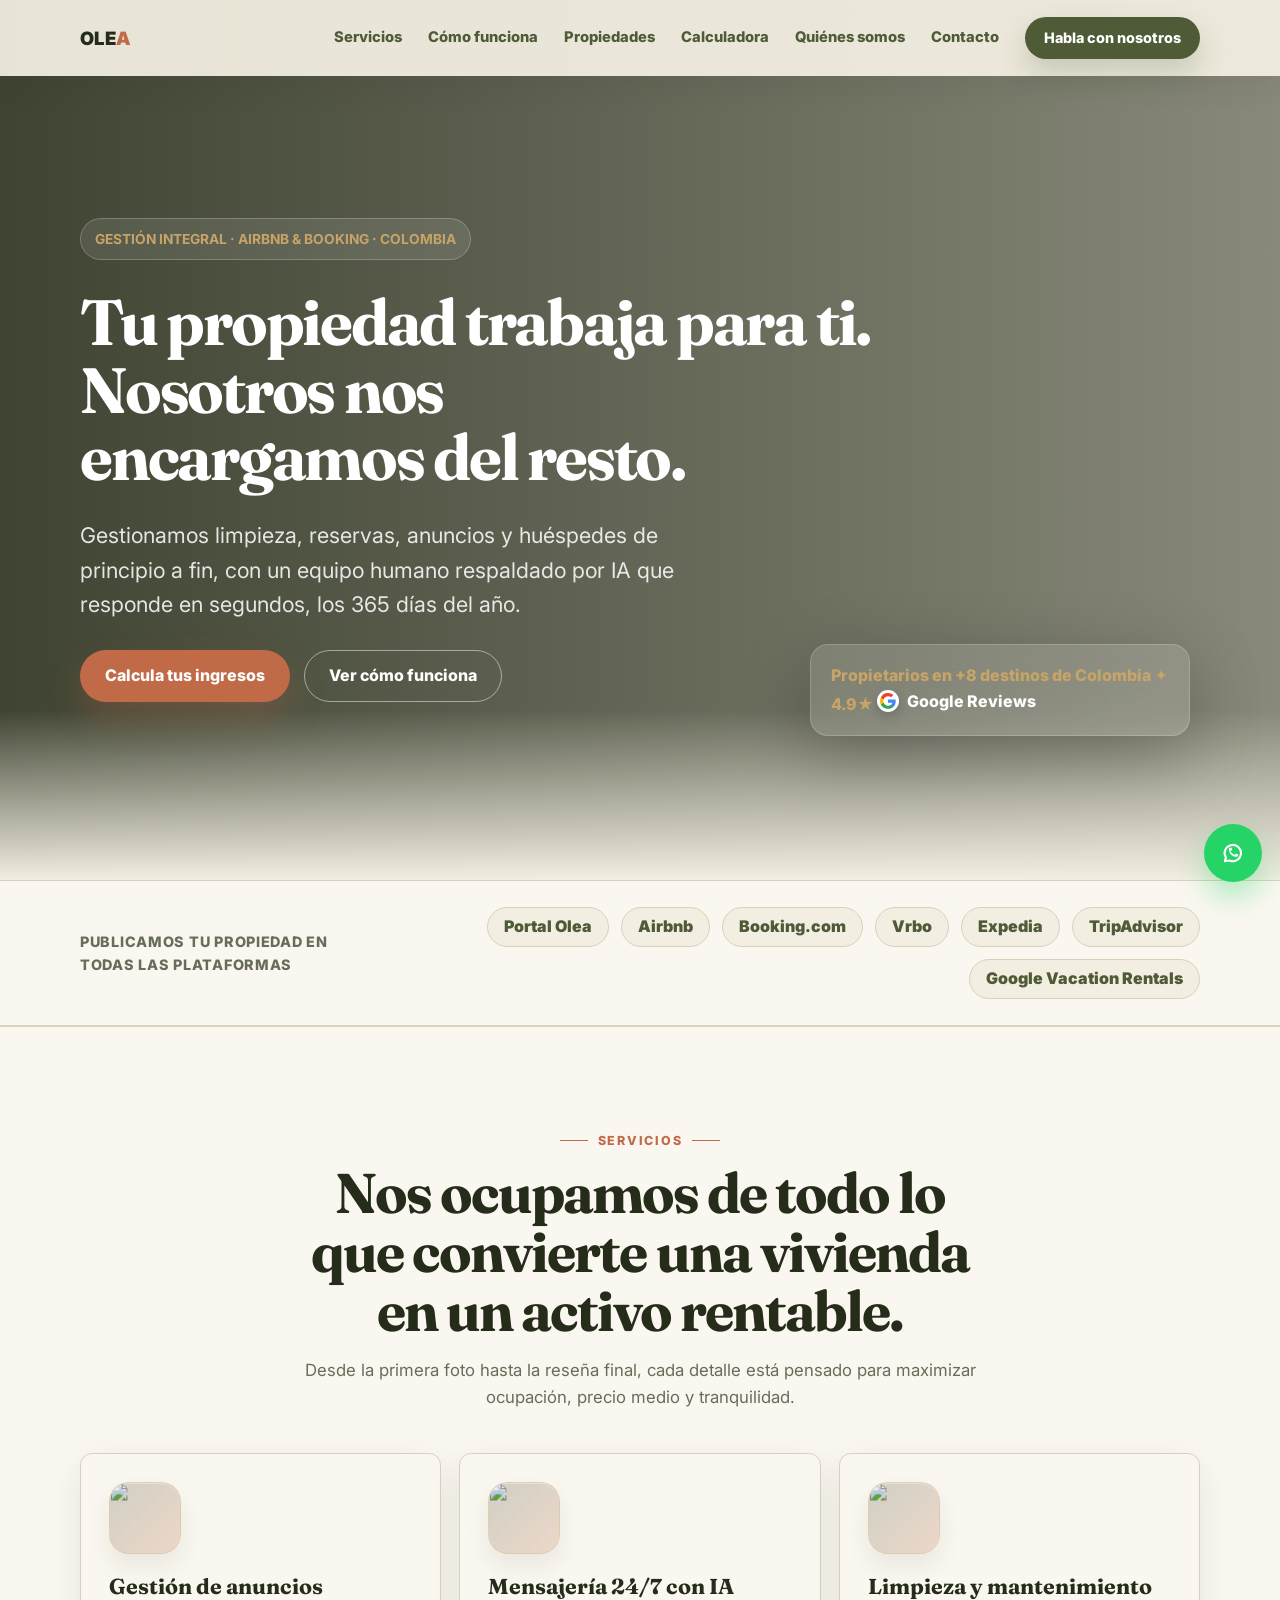
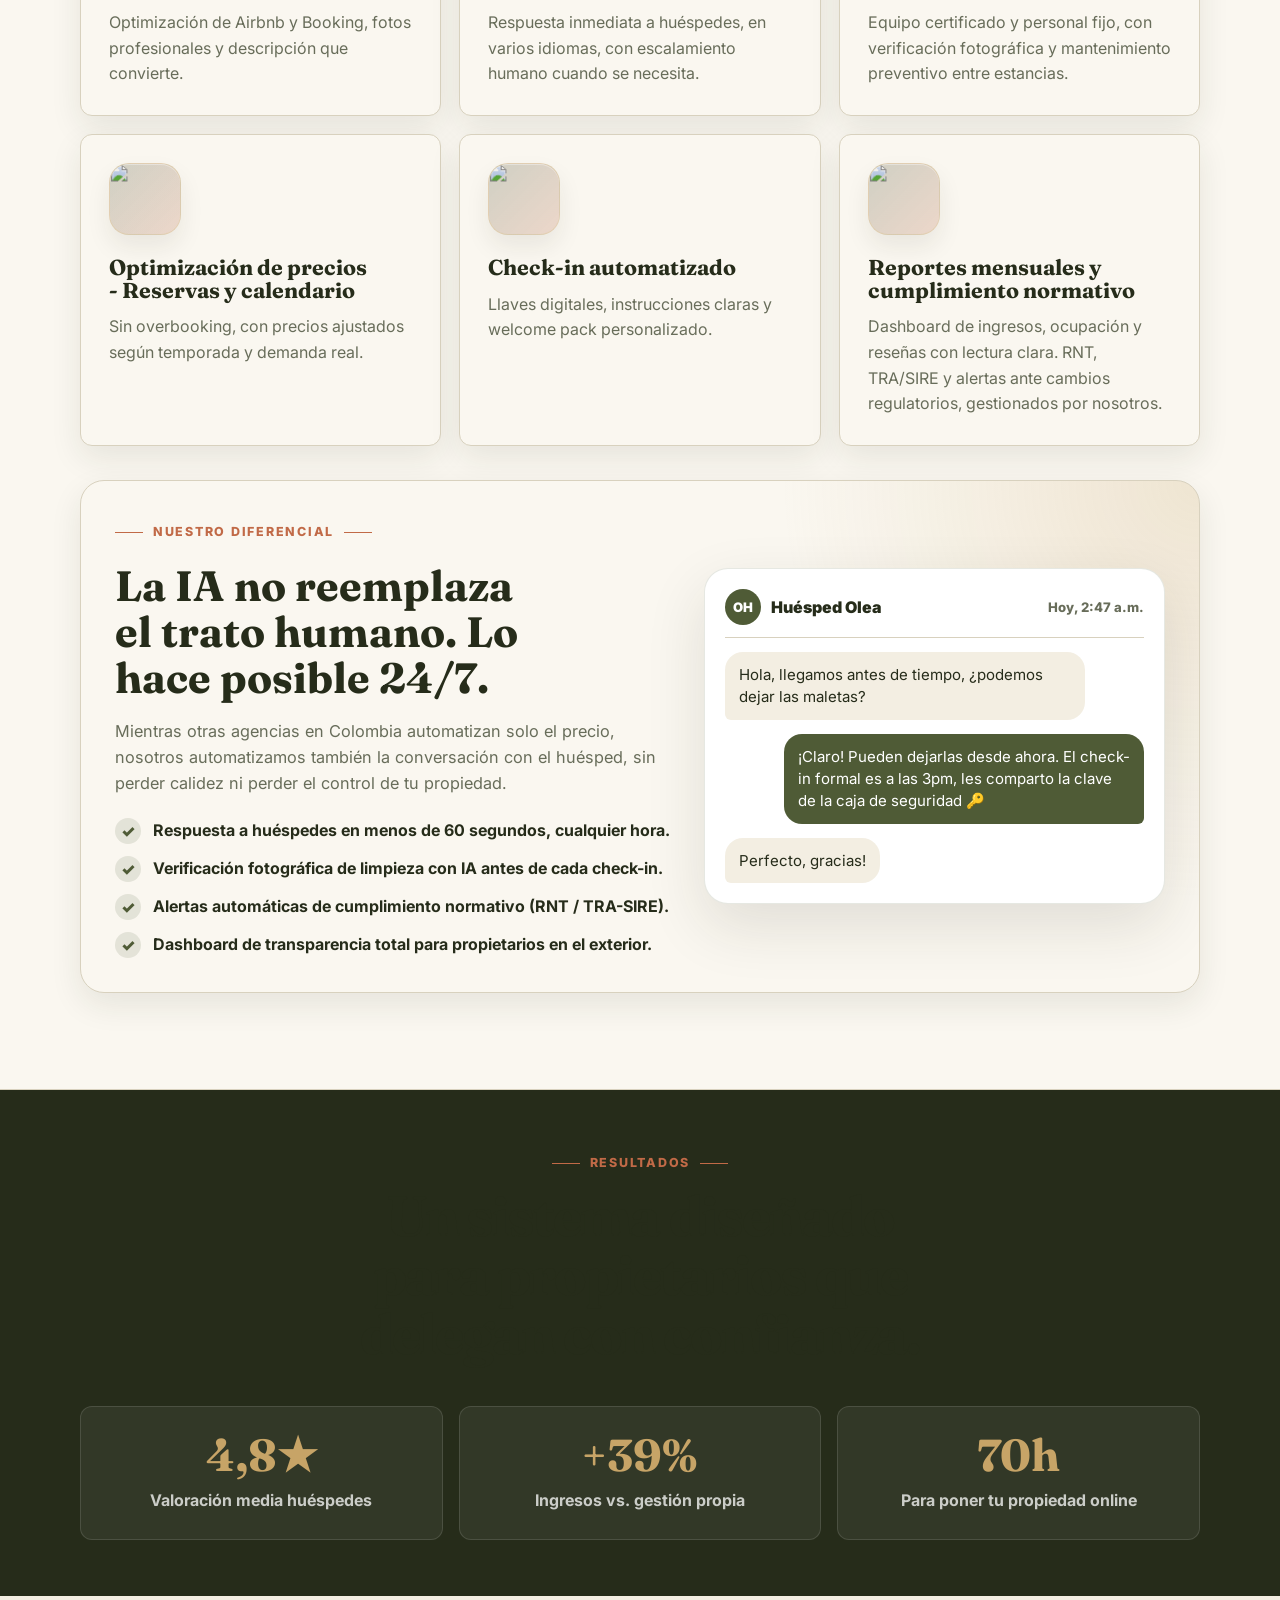
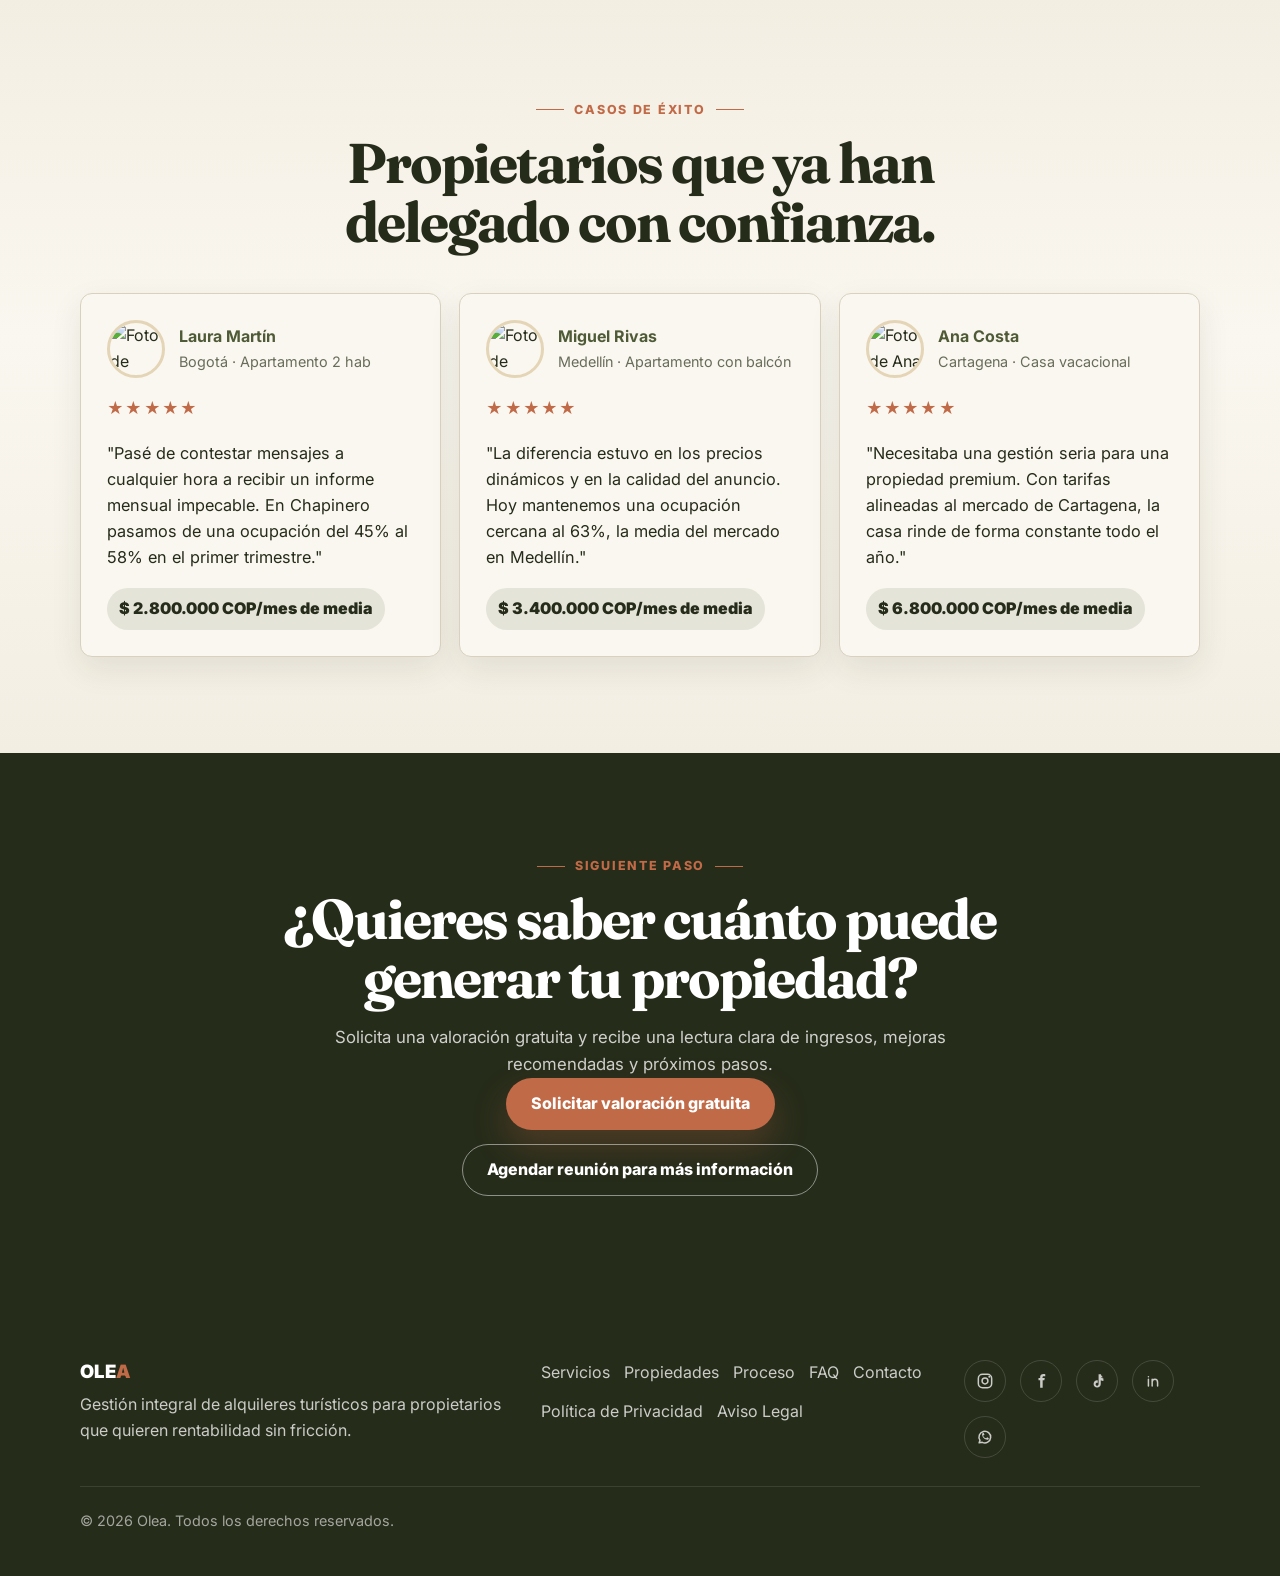
==== commit 6b8efccf: "Update contact and WhatsApp number to +57 300 7482777. Co-authored-by: Cursor <cursoragent@cursor.co" ====
--- a/index.html
+++ b/index.html
@@ -22,7 +22,7 @@
   <link rel="preconnect" href="https://fonts.gstatic.com" crossorigin>
   <link href="https://fonts.googleapis.com/css2?family=Fraunces:opsz,wght@9..144,600;9..144,700&family=Inter:wght@400;500;600;700;800&display=swap" rel="stylesheet">
   <link rel="stylesheet" href="assets/styles.css">
-  <script type="application/ld+json">{"@context":"https://schema.org","@type":"LocalBusiness","name":"Olea","description":"Gestión integral de alquileres turísticos en Colombia para propietarios.","url":"https://olea.example","telephone":"+57 300 000 0000","areaServed":["Bogotá","Medellín","Cartagena","Santa Marta","Cali","Barranquilla","San Andrés","Eje Cafetero","Ibagué","Guamo"],"priceRange":"15% comisión","sameAs":["https://www.instagram.com/oleahost","https://www.facebook.com/oleahost","https://www.tiktok.com/@oleahost","https://www.linkedin.com/company/oleahost/"]}</script>
+  <script type="application/ld+json">{"@context":"https://schema.org","@type":"LocalBusiness","name":"Olea","description":"Gestión integral de alquileres turísticos en Colombia para propietarios.","url":"https://olea.example","telephone":"+57 300 7482777","areaServed":["Bogotá","Medellín","Cartagena","Santa Marta","Cali","Barranquilla","San Andrés","Eje Cafetero","Ibagué","Guamo"],"priceRange":"15% comisión","sameAs":["https://www.instagram.com/oleahost","https://www.facebook.com/oleahost","https://www.tiktok.com/@oleahost","https://www.linkedin.com/company/oleahost/"]}</script>
   <script type="application/ld+json">{"@context":"https://schema.org","@type":"BreadcrumbList","itemListElement":[{"@type":"ListItem","position":1,"name":"Inicio","item":"https://olea.example/"},{"@type":"ListItem","position":2,"name":"Inicio","item":"https://olea.example/"}]}</script>
 </head>
 <body>
@@ -39,7 +39,7 @@
         <a href="calculadora.html">Calculadora</a>
         <a href="nosotros.html">Quiénes somos</a>
         <a href="contacto.html">Contacto</a>
-        <a class="btn btn-primary nav-cta" href="https://wa.me/971556587548?text=Hola%20Olea%2C%20me%20gustar%C3%ADa%20recibir%20informaci%C3%B3n%20sobre%20la%20gesti%C3%B3n%20de%20mi%20propiedad%20para%20alquiler%20tur%C3%ADstico%20en%20Colombia." target="_blank" rel="noopener noreferrer">Habla con nosotros</a>
+        <a class="btn btn-primary nav-cta" href="https://wa.me/573007482777?text=Hola%20Olea%2C%20me%20gustar%C3%ADa%20recibir%20informaci%C3%B3n%20sobre%20la%20gesti%C3%B3n%20de%20mi%20propiedad%20para%20alquiler%20tur%C3%ADstico%20en%20Colombia." target="_blank" rel="noopener noreferrer">Habla con nosotros</a>
       </div>
       <button class="menu-toggle" id="menuToggle" type="button" aria-label="Abrir menú" aria-expanded="false">
         <span></span>
@@ -284,7 +284,7 @@
           <a class="social-link" href="https://www.linkedin.com/company/oleahost/" target="_blank" rel="noopener noreferrer" aria-label="LinkedIn Olea Host">
             <svg width="20" height="20" viewBox="0 0 24 24" fill="none"><path d="M6.5 10v8M6.5 7v.01M11 18v-8M11 13.5c0-2 1.3-3.5 3.3-3.5 1.9 0 3.2 1.2 3.2 3.8V18" stroke="currentColor" stroke-width="1.8" stroke-linecap="round"/></svg>
           </a>
-          <a class="social-link" href="https://wa.me/971556587548?text=Hola%20Olea%2C%20me%20gustar%C3%ADa%20recibir%20informaci%C3%B3n%20sobre%20la%20gesti%C3%B3n%20de%20mi%20propiedad%20para%20alquiler%20tur%C3%ADstico%20en%20Colombia." target="_blank" rel="noopener noreferrer" aria-label="WhatsApp">
+          <a class="social-link" href="https://wa.me/573007482777?text=Hola%20Olea%2C%20me%20gustar%C3%ADa%20recibir%20informaci%C3%B3n%20sobre%20la%20gesti%C3%B3n%20de%20mi%20propiedad%20para%20alquiler%20tur%C3%ADstico%20en%20Colombia." target="_blank" rel="noopener noreferrer" aria-label="WhatsApp">
             <svg width="20" height="20" viewBox="0 0 24 24" fill="none"><path d="M5 19l1-3a7 7 0 1 1 2.8 2.4L5 19Z" stroke="currentColor" stroke-width="1.8" stroke-linejoin="round"/><path d="M9.5 9.5c.4 2 2 3.6 4 4l1.1-1.1 1.6.8c.2.1.3.3.3.5 0 .8-.6 1.6-1.5 1.6-3.6 0-6.5-2.9-6.5-6.5 0-.9.8-1.5 1.6-1.5.2 0 .4.1.5.3l.8 1.6-1.1 1.1Z" fill="currentColor"/></svg>
           </a>
         </div>
@@ -293,7 +293,7 @@
     </div>
   </footer>
 
-  <a class="whatsapp-float" href="https://wa.me/971556587548?text=Hola%20Olea%2C%20me%20gustar%C3%ADa%20recibir%20informaci%C3%B3n%20sobre%20la%20gesti%C3%B3n%20de%20mi%20propiedad%20para%20alquiler%20tur%C3%ADstico%20en%20Colombia." target="_blank" rel="noopener noreferrer" aria-label="Contactar por WhatsApp">
+  <a class="whatsapp-float" href="https://wa.me/573007482777?text=Hola%20Olea%2C%20me%20gustar%C3%ADa%20recibir%20informaci%C3%B3n%20sobre%20la%20gesti%C3%B3n%20de%20mi%20propiedad%20para%20alquiler%20tur%C3%ADstico%20en%20Colombia." target="_blank" rel="noopener noreferrer" aria-label="Contactar por WhatsApp">
     <svg width="28" height="28" viewBox="0 0 24 24" fill="none"><path d="M5 19l1-3a7 7 0 1 1 2.8 2.4L5 19Z" stroke="currentColor" stroke-width="1.8" stroke-linejoin="round"/><path d="M9.5 9.5c.4 2 2 3.6 4 4l1.1-1.1 1.6.8c.2.1.3.3.3.5 0 .8-.6 1.6-1.5 1.6-3.6 0-6.5-2.9-6.5-6.5 0-.9.8-1.5 1.6-1.5.2 0 .4.1.5.3l.8 1.6-1.1 1.1Z" fill="currentColor"/></svg>
   </a>
 
